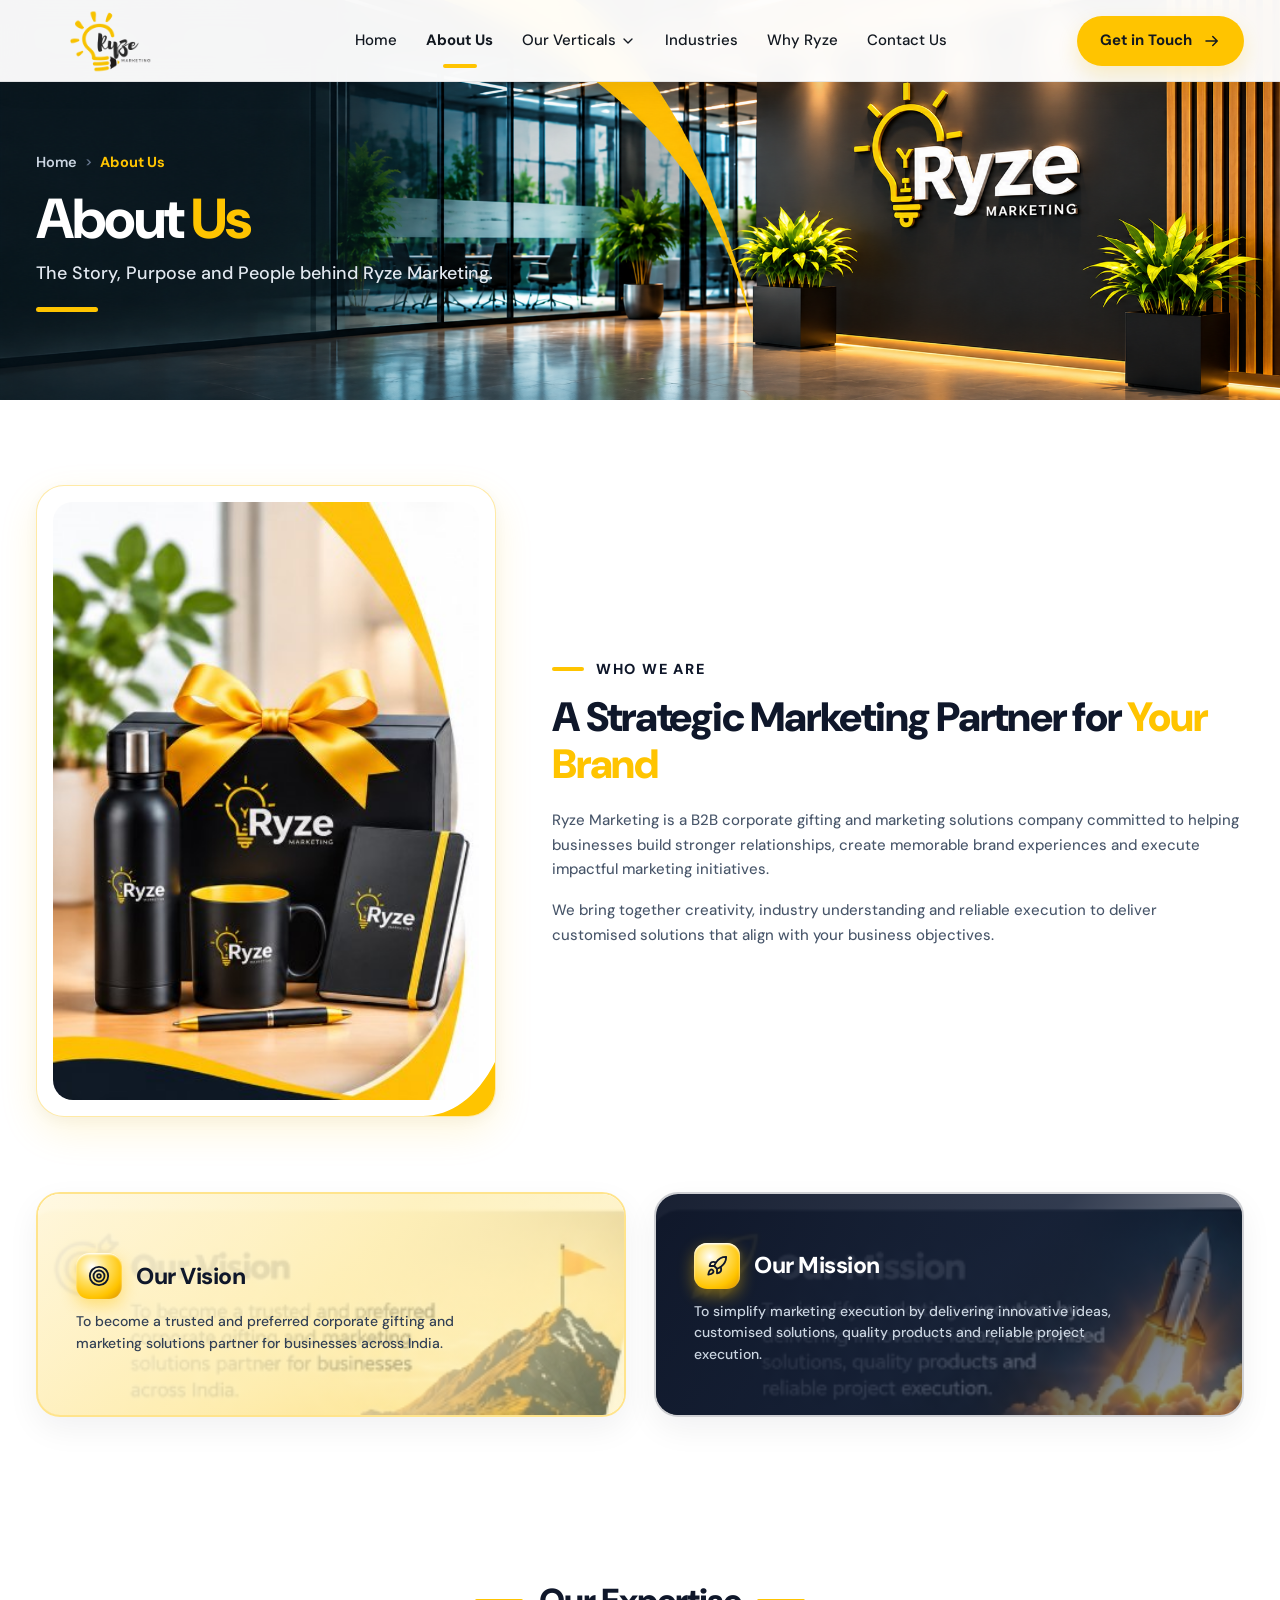
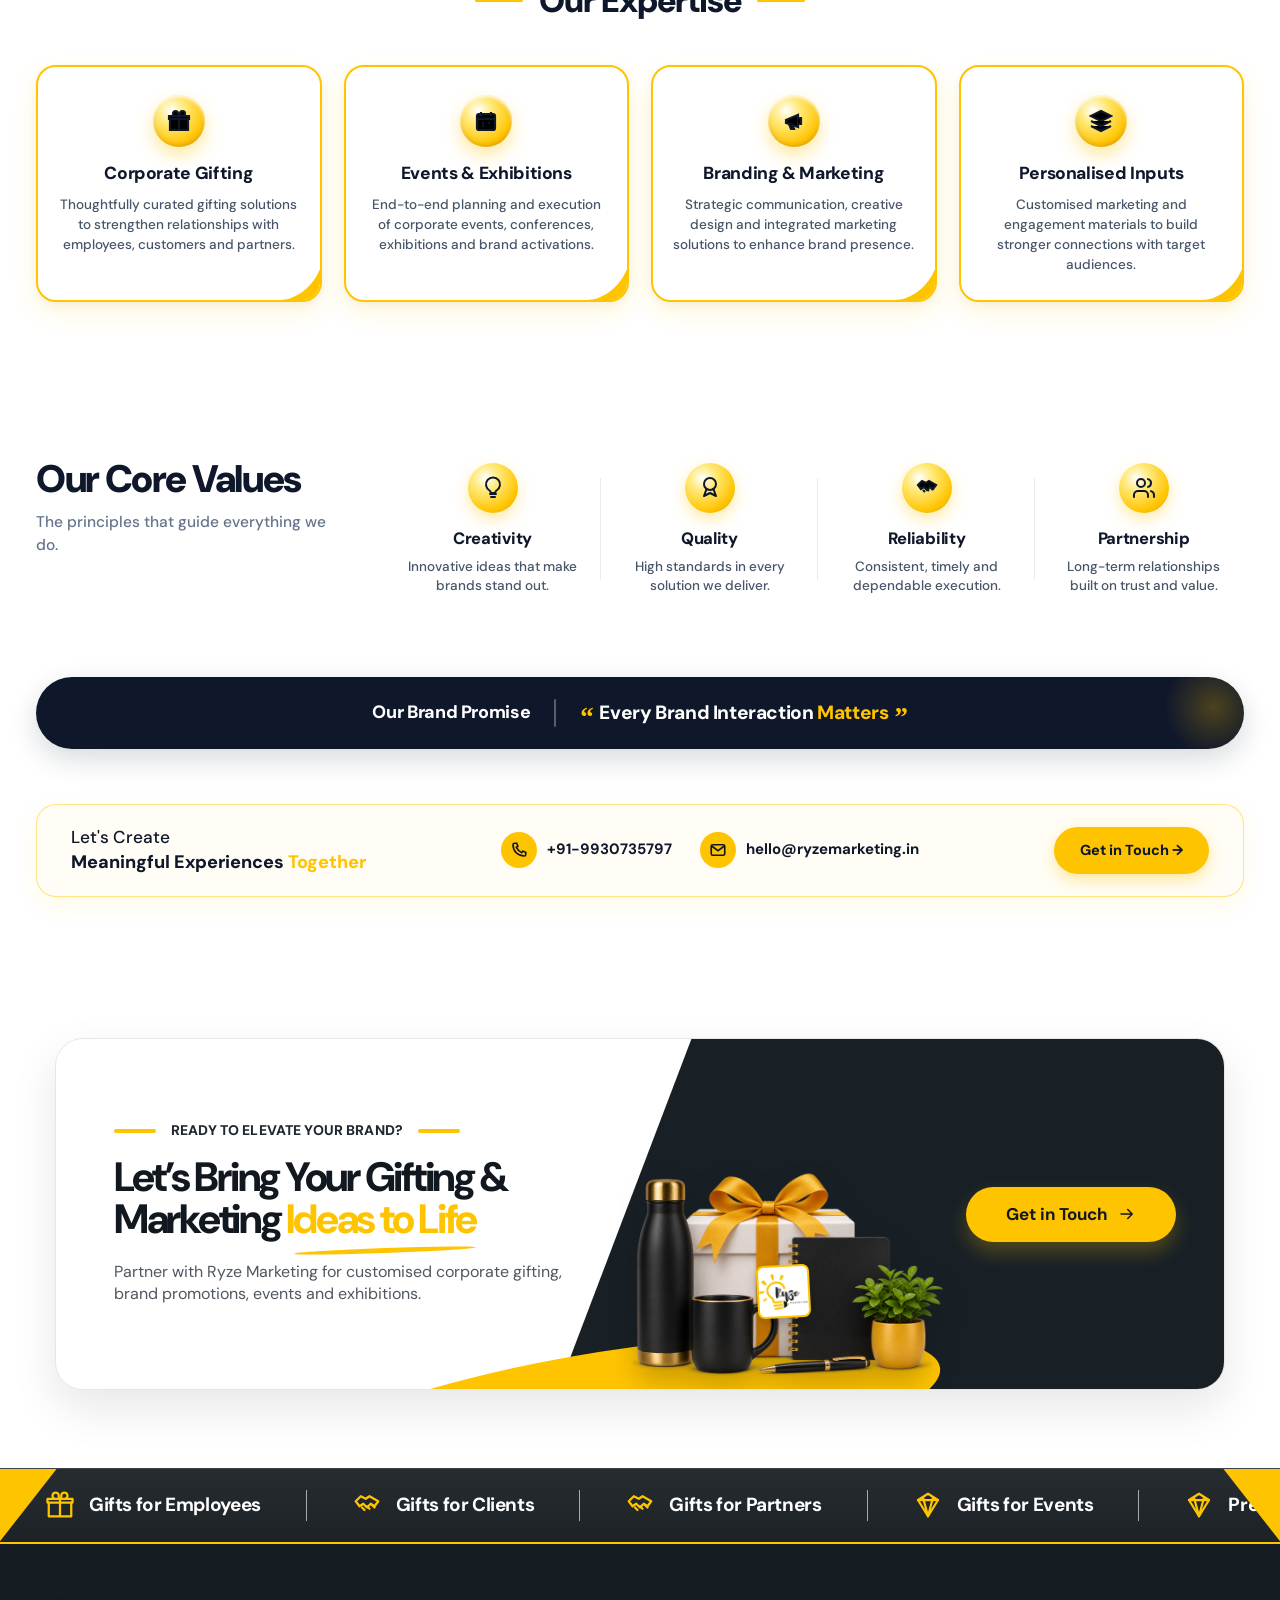
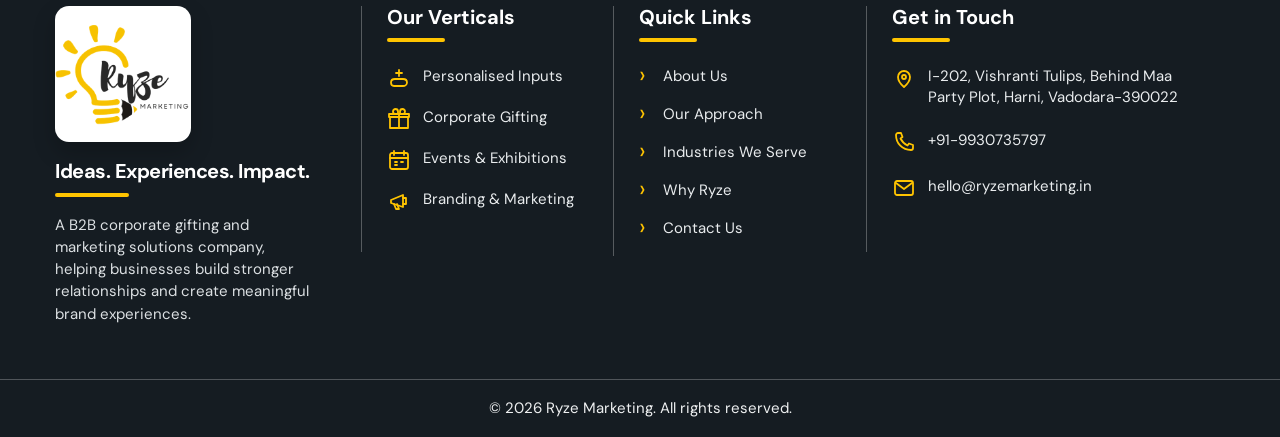
==== pages/about.html @ 1b961102 "website" ====
<!doctype html>
<html lang="en">
  <head>
    <meta charset="UTF-8" />
    <meta name="viewport" content="width=device-width, initial-scale=1.0" />
    <meta name="description" content="Learn about Ryze Marketing — a B2B corporate gifting and marketing solutions company dedicated to strategic brand partnerships, creative execution and high-impact corporate gifting across India." />
    <title>About Us | Ryze Marketing — The Story, Purpose and People</title>
    <link rel="stylesheet" href="../styles.css?v=20261123-about-page-v1" />
  </head>
  <body class="about-page">
    <!-- SVG Icon Sprite -->
    <svg class="svg-sprite" aria-hidden="true" focusable="false">
      <symbol id="icon-chevron" viewBox="0 0 24 24"><path d="m6 9 6 6 6-6"/></symbol>
      <symbol id="icon-arrow" viewBox="0 0 24 24"><path d="M4 12h15M13 6l6 6-6 6"/></symbol>
      <symbol id="icon-pin" viewBox="0 0 24 24"><path d="M12 21s6-5.1 6-10a6 6 0 1 0-12 0c0 4.9 6 10 6 10Z"/><circle cx="12" cy="11" r="2"/></symbol>
      <symbol id="icon-phone" viewBox="0 0 24 24"><path d="M6 3h3l1.5 4-2 1.5a15 15 0 0 0 7 7l1.5-2 4 1.5v3c0 1-1 2-2 2C10.5 20 4 13.5 4 5c0-1 1-2 2-2Z"/></symbol>
      <symbol id="icon-mail" viewBox="0 0 24 24"><rect x="3" y="5" width="18" height="14" rx="2"/><path d="m4 7 8 6 8-6"/></symbol>
      <symbol id="icon-linkedin" viewBox="0 0 24 24"><path d="M16 8a6 6 0 0 1 6 6v7h-4v-7a2 2 0 0 0-2-2 2 2 0 0 0-2 2v7h-4v-7a6 6 0 0 1 6-6z" fill="none" stroke="currentColor" stroke-width="2" stroke-linecap="round" stroke-linejoin="round"/><rect x="2" y="9" width="4" height="12" fill="none" stroke="currentColor" stroke-width="2" stroke-linecap="round" stroke-linejoin="round"/><circle cx="4" cy="4" r="2" fill="none" stroke="currentColor" stroke-width="2" stroke-linecap="round" stroke-linejoin="round"/></symbol>
      <symbol id="icon-instagram" viewBox="0 0 24 24"><rect x="2" y="2" width="20" height="20" rx="5" ry="5" fill="none" stroke="currentColor" stroke-width="2" stroke-linecap="round" stroke-linejoin="round"/><circle cx="12" cy="12" r="3.5" fill="none" stroke="currentColor" stroke-width="2" stroke-linecap="round" stroke-linejoin="round"/><circle cx="17.5" cy="6.5" r="1" fill="currentColor" stroke="none"/></symbol>
      <symbol id="icon-youtube" viewBox="0 0 24 24"><path d="M22.54 6.42a2.78 2.78 0 0 0-1.94-2C18.88 4 12 4 12 4s-6.88 0-8.6.46a2.78 2.78 0 0 0-1.94 2A29 29 0 0 0 1 11.75a29 29 0 0 0 .46 5.33A2.78 2.78 0 0 0 3.4 19c1.72.46 8.6.46 8.6.46s6.88 0 8.6-.46a2.78 2.78 0 0 0 1.94-2 29 29 0 0 0 .46-5.25 29 29 0 0 0-.46-5.33z" fill="none" stroke="currentColor" stroke-width="2" stroke-linecap="round" stroke-linejoin="round"/><polygon points="9.75 15.02 15.5 11.75 9.75 8.48 9.75 15.02" fill="currentColor" stroke="currentColor" stroke-width="1"/></symbol>
      <symbol id="icon-gift" viewBox="0 0 24 24"><path d="M3 10h18v11H3zM2 7h20v3H2zM12 7v14M12 7H8.5a2.5 2.5 0 1 1 2.5-2.5V7ZM12 7h3.5A2.5 2.5 0 1 0 13 4.5V7Z"/></symbol>
      <symbol id="icon-handshake" viewBox="0 0 24 24"><path d="m3 9 4-4 4 2 3-2 7 4-3 4-3-2-3 3-3-3-3 2-3-4Z"/><path d="m8 14 2 2M12 13l2 2M16 12l2 2"/></symbol>
      <symbol id="icon-diamond" viewBox="0 0 24 24"><path d="m12 3 8 5-8 13L4 8l8-5Z"/><path d="m4 8h16M8 6l4 15 4-15"/></symbol>
      <symbol id="icon-medical" viewBox="0 0 24 24"><path d="M12 4v6M9 7h6M7 20c-2 0-3-1.5-3-3.5S5.5 13 8 13h8c2.5 0 4 1.5 4 3.5S18 20 16 20H7Z"/></symbol>
      <symbol id="icon-calendar" viewBox="0 0 24 24"><rect x="3" y="5" width="18" height="16" rx="2"/><path d="M7 3v4M17 3v4M3 10h18M8 14h2M14 14h2M8 17h2"/></symbol>
      <symbol id="icon-megaphone" viewBox="0 0 24 24"><path d="m4 11 12-5v12L4 14v-3Z"/><path d="M16 9h3v6h-3M7 15l2 5h3l-2-5"/></symbol>
      <symbol id="icon-layers" viewBox="0 0 24 24"><polygon points="12 2 2 7 12 12 22 7 12 2"/><polyline points="2 17 12 22 22 17"/><polyline points="2 12 12 17 22 12"/></symbol>
      <symbol id="icon-target" viewBox="0 0 24 24" fill="none" stroke="currentColor" stroke-width="2" stroke-linecap="round" stroke-linejoin="round"><circle cx="12" cy="12" r="10"/><circle cx="12" cy="12" r="6"/><circle cx="12" cy="12" r="2"/></symbol>
      <symbol id="icon-rocket" viewBox="0 0 24 24" fill="none" stroke="currentColor" stroke-width="2" stroke-linecap="round" stroke-linejoin="round"><path d="M4.5 16.5c-1.5 1.26-2 5-2 5s3.74-.5 5-2c.71-.84.7-2.13-.09-2.91a2.18 2.18 0 0 0-2.91-.09z"/><path d="m12 15-3-3a22 22 0 0 1 2-3.95A12.88 12.88 0 0 1 22 2c0 2.72-.78 7.5-6 11a22.35 22.35 0 0 1-4 2z"/><path d="M9 12H4s.55-3.03 2-4c1.62-1.08 5 0 5 0"/><path d="M12 15v5s3.03-.55 4-2c1.08-1.62 0-5 0-5"/></symbol>
      <symbol id="icon-bulb" viewBox="0 0 24 24" fill="none" stroke="currentColor" stroke-width="2" stroke-linecap="round" stroke-linejoin="round"><path d="M9 18h6M10 21h4M8.5 14.5a7 7 0 1 1 7 0c-.8.6-1.2 1.4-1.3 2.5H9.8c-.1-1.1-.5-1.9-1.3-2.5Z"/></symbol>
      <symbol id="icon-quality" viewBox="0 0 24 24" fill="none" stroke="currentColor" stroke-width="2" stroke-linecap="round" stroke-linejoin="round"><circle cx="12" cy="8" r="6"/><path d="m15.4 12.8 2.6 7.2-6-3-6 3 2.6-7.2"/></symbol>
      <symbol id="icon-users" viewBox="0 0 24 24" fill="none" stroke="currentColor" stroke-width="2" stroke-linecap="round" stroke-linejoin="round"><path d="M16 21v-2a4 4 0 0 0-4-4H6a4 4 0 0 0-4 4v2"/><circle cx="9" cy="7" r="4"/><path d="M22 21v-2a4 4 0 0 0-3-3.87"/><path d="M16 3.13a4 4 0 0 1 0 7.75"/></symbol>
    </svg>

    <!-- Header (matching index.html structure) -->
    <header class="site-header" data-header>
      <div class="container nav-wrap">
        <a class="brand" href="../index.html" aria-label="Ryze Marketing home">
          <img class="logo-image" src="../assets/logo.png" alt="Ryze Marketing" />
        </a>

        <button class="menu-toggle" type="button" aria-expanded="false" aria-controls="main-nav" aria-label="Toggle navigation">
          <span></span><span></span><span></span>
        </button>

        <nav class="main-nav" id="main-nav" aria-label="Main navigation">
          <div class="nav-links">
            <a href="../index.html">Home</a>
            <a class="active" href="./about.html">About Us</a>
            <a href="../index.html#solutions">Our Verticals <svg class="nav-chevron"><use href="#icon-chevron" /></svg></a>
            <a href="./industries.html">Industries</a>
            <a href="../index.html#why-choose">Why Ryze</a>
            <a href="./contact.html">Contact Us</a>
          </div>
          <a class="nav-cta" href="./contact.html">Get in Touch <svg class="button-icon"><use href="#icon-arrow" /></svg></a>
        </nav>
      </div>
    </header>

    <main id="top">
      <!-- 1. Hero Section -->
      <section class="contact-hero-section about-hero-section" aria-label="About Us Hero Banner">
        <div class="container">
          <div class="contact-hero-inner">
            <nav class="contact-breadcrumb" aria-label="Breadcrumb">
              <a href="../index.html">Home</a>
              <span class="crumb-separator" aria-hidden="true">&gt;</span>
              <span class="crumb-current">About Us</span>
            </nav>
            <h1 class="contact-hero-title">About <span>Us</span></h1>
            <p class="contact-hero-subtitle">The Story, Purpose and People behind Ryze Marketing.</p>
            <div class="contact-hero-bar" aria-hidden="true"></div>
          </div>
        </div>
      </section>

      <!-- 2. "WHO WE ARE" Section (Exact Mockup Match) -->
      <section class="about-who-section" aria-labelledby="who-we-are-title">
        <div class="container about-who-layout">
          <!-- Left Visual: Signature Corporate Gift Set with Smooth Yellow Corner Accent -->
          <div class="about-who-visual-col">
            <div class="about-who-card">
              <img class="about-who-img" src="../assets/why-choose-gifts.png" alt="Curated luxury corporate gift set by Ryze Marketing including matte water bottle, branded mug, journal and gold-ribbon gift box" loading="lazy" />
              <div class="about-who-corner-accent" aria-hidden="true">
                <svg viewBox="0 0 80 80" fill="none" preserveAspectRatio="none">
                  <path d="M 0,80 C 30,80 60,60 80,20 L 80,80 Z" fill="#ffc400" />
                </svg>
              </div>
            </div>
          </div>

          <!-- Right Content: Strategic Partner Copy -->
          <div class="about-who-copy-col">
            <div class="who-kicker-bar">
              <span class="who-kicker-line" aria-hidden="true"></span>
              <span class="who-kicker-text">WHO WE ARE</span>
            </div>
            <h2 id="who-we-are-title" class="about-who-heading">A Strategic Marketing Partner for <span class="highlight-yellow">Your Brand</span></h2>
            <div class="about-who-text">
              <p>Ryze Marketing is a B2B corporate gifting and marketing solutions company committed to helping businesses build stronger relationships, create memorable brand experiences and execute impactful marketing initiatives.</p>
              <p>We bring together creativity, industry understanding and reliable execution to deliver customised solutions that align with your business objectives.</p>
            </div>
          </div>
        </div>
      </section>

      <!-- 3. "Our Vision" & "Our Mission" Cards Section (Exact Mockup Match) -->
      <section class="about-vm-section" aria-label="Our Vision and Mission">
        <div class="container about-vm-grid">
          <!-- Card 1: Our Vision (Golden Sunrise Mountain Summit) -->
          <article class="vm-card vm-card-vision">
            <div class="vm-card-backdrop" aria-hidden="true">
              <img src="../assets/about-vision.png" alt="" loading="lazy" />
            </div>
            <div class="vm-card-body">
              <div class="vm-badge-row">
                <div class="vm-badge vm-badge-vision">
                  <svg class="vm-badge-icon" aria-hidden="true"><use href="#icon-target" /></svg>
                </div>
                <h3 class="vm-card-title">Our Vision</h3>
              </div>
              <p class="vm-card-desc">To become a trusted and preferred corporate gifting and marketing solutions partner for businesses across India.</p>
            </div>
          </article>

          <!-- Card 2: Our Mission (Cosmic Space Launch Rocket) -->
          <article class="vm-card vm-card-mission">
            <div class="vm-card-backdrop" aria-hidden="true">
              <img src="../assets/about-mission.png" alt="" loading="lazy" />
            </div>
            <div class="vm-card-body">
              <div class="vm-badge-row">
                <div class="vm-badge vm-badge-mission">
                  <svg class="vm-badge-icon" aria-hidden="true"><use href="#icon-rocket" /></svg>
                </div>
                <h3 class="vm-card-title">Our Mission</h3>
              </div>
              <p class="vm-card-desc">To simplify marketing execution by delivering innovative ideas, customised solutions, quality products and reliable project execution.</p>
            </div>
          </article>
        </div>
      </section>

      <!-- 4. "Our Expertise" Section (4 Signature Ryze Cards) -->
      <section class="about-expertise-section" aria-labelledby="expertise-heading">
        <div class="container">
          <div class="expertise-header-center">
            <h2 id="expertise-heading" class="expertise-title-main">
              <span class="expertise-bar" aria-hidden="true"></span>
              Our Expertise
              <span class="expertise-bar" aria-hidden="true"></span>
            </h2>
          </div>

          <div class="about-expertise-grid">
            <!-- Card 1: Corporate Gifting -->
            <article class="about-exp-card">
              <div class="exp-icon-badge">
                <svg class="exp-icon" aria-hidden="true"><use href="#icon-gift" /></svg>
              </div>
              <h3 class="exp-card-title">Corporate Gifting</h3>
              <p class="exp-card-desc">Thoughtfully curated gifting solutions to strengthen relationships with employees, customers and partners.</p>
              <div class="exp-card-corner-accent" aria-hidden="true">
                <svg viewBox="0 0 60 60" fill="none" preserveAspectRatio="none">
                  <path d="M0,60 C20,60 46,46 60,14 L60,60 Z" fill="#ffc400" />
                </svg>
              </div>
            </article>

            <!-- Card 2: Events & Exhibitions -->
            <article class="about-exp-card">
              <div class="exp-icon-badge">
                <svg class="exp-icon" aria-hidden="true"><use href="#icon-calendar" /></svg>
              </div>
              <h3 class="exp-card-title">Events &amp; Exhibitions</h3>
              <p class="exp-card-desc">End-to-end planning and execution of corporate events, conferences, exhibitions and brand activations.</p>
              <div class="exp-card-corner-accent" aria-hidden="true">
                <svg viewBox="0 0 60 60" fill="none" preserveAspectRatio="none">
                  <path d="M0,60 C20,60 46,46 60,14 L60,60 Z" fill="#ffc400" />
                </svg>
              </div>
            </article>

            <!-- Card 3: Branding & Marketing -->
            <article class="about-exp-card">
              <div class="exp-icon-badge">
                <svg class="exp-icon" aria-hidden="true"><use href="#icon-megaphone" /></svg>
              </div>
              <h3 class="exp-card-title">Branding &amp; Marketing</h3>
              <p class="exp-card-desc">Strategic communication, creative design and integrated marketing solutions to enhance brand presence.</p>
              <div class="exp-card-corner-accent" aria-hidden="true">
                <svg viewBox="0 0 60 60" fill="none" preserveAspectRatio="none">
                  <path d="M0,60 C20,60 46,46 60,14 L60,60 Z" fill="#ffc400" />
                </svg>
              </div>
            </article>

            <!-- Card 4: Personalised Inputs -->
            <article class="about-exp-card">
              <div class="exp-icon-badge">
                <svg class="exp-icon" aria-hidden="true"><use href="#icon-layers" /></svg>
              </div>
              <h3 class="exp-card-title">Personalised Inputs</h3>
              <p class="exp-card-desc">Customised marketing and engagement materials to build stronger connections with target audiences.</p>
              <div class="exp-card-corner-accent" aria-hidden="true">
                <svg viewBox="0 0 60 60" fill="none" preserveAspectRatio="none">
                  <path d="M0,60 C20,60 46,46 60,14 L60,60 Z" fill="#ffc400" />
                </svg>
              </div>
            </article>
          </div>
        </div>
      </section>

      <!-- 5. "Our Core Values" Section (4 Strategic Pillars) -->
      <section class="about-values-section" aria-labelledby="values-heading">
        <div class="container about-values-layout">
          <!-- Left Intro Column -->
          <div class="about-values-intro">
            <h2 id="values-heading" class="values-title-main">Our Core Values</h2>
            <p class="values-subtitle">The principles that guide everything we do.</p>
          </div>

          <!-- Right 4 Pillars Grid -->
          <div class="about-values-grid">
            <!-- Pillar 1: Creativity -->
            <div class="value-pillar">
              <div class="value-badge">
                <svg class="value-icon" aria-hidden="true"><use href="#icon-bulb" /></svg>
              </div>
              <h3 class="value-name">Creativity</h3>
              <p class="value-text">Innovative ideas that make brands stand out.</p>
            </div>

            <!-- Pillar 2: Quality -->
            <div class="value-pillar">
              <div class="value-badge">
                <svg class="value-icon" aria-hidden="true"><use href="#icon-quality" /></svg>
              </div>
              <h3 class="value-name">Quality</h3>
              <p class="value-text">High standards in every solution we deliver.</p>
            </div>

            <!-- Pillar 3: Reliability -->
            <div class="value-pillar">
              <div class="value-badge">
                <svg class="value-icon" aria-hidden="true"><use href="#icon-handshake" /></svg>
              </div>
              <h3 class="value-name">Reliability</h3>
              <p class="value-text">Consistent, timely and dependable execution.</p>
            </div>

            <!-- Pillar 4: Partnership -->
            <div class="value-pillar">
              <div class="value-badge">
                <svg class="value-icon" aria-hidden="true"><use href="#icon-users" /></svg>
              </div>
              <h3 class="value-name">Partnership</h3>
              <p class="value-text">Long-term relationships built on trust and value.</p>
            </div>
          </div>
        </div>
      </section>

      <!-- 6. "Our Brand Promise" Banner (Exact Mockup Match) -->
      <section class="about-promise-section" aria-label="Brand Promise">
        <div class="container">
          <div class="about-promise-banner">
            <div class="promise-left">
              <span class="promise-label">Our Brand Promise</span>
            </div>
            <span class="promise-divider" aria-hidden="true"></span>
            <div class="promise-right">
              <span class="promise-quote-mark" aria-hidden="true">&ldquo;</span>
              <p class="promise-quote-text">Every Brand Interaction <span class="highlight-yellow">Matters</span></p>
              <span class="promise-quote-mark" aria-hidden="true">&rdquo;</span>
            </div>
            <!-- Decorative Accent Wave -->
            <div class="promise-decor-accent" aria-hidden="true"></div>
          </div>
        </div>
      </section>

      <!-- 7. Compact Action Strip (Exact Mockup Match) -->
      <section class="about-strip-section" aria-label="Quick Connect Strip">
        <div class="container">
          <div class="about-action-strip">
            <div class="strip-heading-wrap">
              <p class="strip-headline">Let's Create<br /><strong>Meaningful Experiences <span class="highlight-yellow">Together</span></strong></p>
            </div>
            <div class="strip-contacts">
              <a class="strip-contact-item" href="tel:+919930735797">
                <span class="strip-icon-circle"><svg><use href="#icon-phone" /></svg></span>
                <span class="strip-contact-val">+91-9930735797</span>
              </a>
              <a class="strip-contact-item" href="mailto:hello@ryzemarketing.in">
                <span class="strip-icon-circle"><svg><use href="#icon-mail" /></svg></span>
                <span class="strip-contact-val">hello@ryzemarketing.in</span>
              </a>
            </div>
            <div class="strip-action">
              <a class="strip-btn" href="./contact.html">Get in Touch &rarr;</a>
            </div>
          </div>
        </div>
      </section>

      <!-- 8. Home Page CTA Section (as requested by user) -->
      <section class="cta-reference" id="cta-section">
        <div class="cta-reference-corner cta-reference-corner-left" aria-hidden="true"></div>
        <div class="cta-reference-corner cta-reference-corner-right" aria-hidden="true"></div>
        <div class="cta-reference-inner">
          <div class="cta-reference-copy">
            <p class="cta-reference-kicker"><span></span>READY TO ELEVATE YOUR BRAND?<span></span></p>
            <h2>Let’s Bring Your Gifting &amp;<br />Marketing <em>Ideas to Life</em></h2>
            <p class="cta-reference-lead">Partner with Ryze Marketing for customised corporate gifting,<br class="cta-desktop-only" /> brand promotions, events and exhibitions.</p>
          </div>
          <div class="cta-reference-products">
            <img src="../assets/cta-products.png" alt="Curated corporate gifting products" loading="lazy" />
            <img class="cta-reference-logo" src="../assets/logo.png" alt="Ryze Marketing logo" loading="lazy" />
          </div>
          <div class="cta-reference-action">
            <a class="button" href="./contact.html">Get in Touch <svg class="button-icon" aria-hidden="true"><use href="#icon-arrow" /></svg></a>
          </div>
        </div>
      </section>
    </main>

    <!-- Marquee Strip (matching the home page) -->
    <section class="marquee-strip footer-marquee" aria-label="Corporate gifting solutions">
      <div class="marquee-track">
        <div class="marquee-group">
          <div class="marquee-item"><svg class="marquee-icon"><use href="#icon-gift" /></svg><span>Gifts for Employees</span></div><i></i>
          <div class="marquee-item"><svg class="marquee-icon"><use href="#icon-handshake" /></svg><span>Gifts for Clients</span></div><i></i>
          <div class="marquee-item"><svg class="marquee-icon"><use href="#icon-handshake" /></svg><span>Gifts for Partners</span></div><i></i>
          <div class="marquee-item"><svg class="marquee-icon"><use href="#icon-diamond" /></svg><span>Gifts for Events</span></div><i></i>
          <div class="marquee-item"><svg class="marquee-icon"><use href="#icon-diamond" /></svg><span>Premium Corporate Gifts</span></div><i></i>
        </div>
        <div class="marquee-group" aria-hidden="true">
          <div class="marquee-item"><svg class="marquee-icon"><use href="#icon-gift" /></svg><span>Gifts for Employees</span></div><i></i>
          <div class="marquee-item"><svg class="marquee-icon"><use href="#icon-handshake" /></svg><span>Gifts for Clients</span></div><i></i>
          <div class="marquee-item"><svg class="marquee-icon"><use href="#icon-handshake" /></svg><span>Gifts for Partners</span></div><i></i>
          <div class="marquee-item"><svg class="marquee-icon"><use href="#icon-diamond" /></svg><span>Gifts for Events</span></div><i></i>
          <div class="marquee-item"><svg class="marquee-icon"><use href="#icon-diamond" /></svg><span>Premium Corporate Gifts</span></div><i></i>
        </div>
      </div>
    </section>

    <!-- Site Footer (Exact match with Home & Contact page) -->
    <footer class="site-footer reference-footer" id="footer">
      <div class="container footer-grid">
        <div class="footer-about">
          <a class="footer-logo" href="../index.html"><img src="../assets/logo.png" alt="Ryze Marketing" /></a>
          <h3>Ideas. Experiences. Impact.</h3>
          <p>A B2B corporate gifting and marketing solutions company, helping businesses build stronger relationships and
            create meaningful brand experiences.</p>
        </div>
        <div class="footer-column">
          <h3>Our Verticals</h3><a href="../index.html#solutions"><svg class="footer-icon">
              <use href="#icon-medical" />
            </svg><span>Personalised Inputs</span></a><a href="../index.html#solutions"><svg class="footer-icon">
              <use href="#icon-gift" />
            </svg><span>Corporate Gifting</span></a><a href="../index.html#solutions"><svg class="footer-icon">
              <use href="#icon-calendar" />
            </svg><span>Events &amp; Exhibitions</span></a><a href="../index.html#solutions"><svg class="footer-icon">
              <use href="#icon-megaphone" />
            </svg><span>Branding &amp; Marketing</span></a>
        </div>
        <div class="footer-column">
          <h3>Quick Links</h3>
          <a href="./about.html"><span class="footer-arrow">›</span><span>About Us</span></a>
          <a href="../index.html#approach"><span class="footer-arrow">›</span><span>Our Approach</span></a>
          <a href="./industries.html"><span class="footer-arrow">›</span><span>Industries We Serve</span></a>
          <a href="../index.html#why-choose"><span class="footer-arrow">›</span><span>Why Ryze</span></a>
          <a href="./contact.html"><span class="footer-arrow">›</span><span>Contact Us</span></a>
        </div>
        <div class="footer-column footer-contact">
          <h3>Get in Touch</h3><a href="./contact.html"><svg class="footer-icon">
              <use href="#icon-pin" />
            </svg><span>I-202, Vishranti Tulips, Behind Maa Party Plot, Harni, Vadodara-390022</span></a><a
            href="tel:+919930735797"><svg class="footer-icon">
              <use href="#icon-phone" />
            </svg><span>+91-9930735797</span></a><a href="mailto:hello@ryzemarketing.in"><svg class="footer-icon">
              <use href="#icon-mail" />
            </svg><span>hello@ryzemarketing.in</span></a>
        </div>
      </div>
      <div class="footer-bottom">
        <div class="container"><span class="copyright-link">© 2026 Ryze Marketing. All rights reserved.</span></div>
      </div>
    </footer>

    <!-- Enquiry Popup Modal (Exact Design Match) -->
    <div class="enquiry-modal-backdrop" id="enquiryModal" aria-hidden="true" role="dialog" aria-modal="true" aria-labelledby="enquiryModalTitle">
      <div class="enquiry-modal-card">
        <button type="button" class="enquiry-modal-close" id="closeEnquiryModal" aria-label="Close enquiry popup">
          <svg viewBox="0 0 24 24" fill="none" stroke="currentColor" stroke-width="2.5" stroke-linecap="round" stroke-linejoin="round">
            <line x1="18" y1="6" x2="6" y2="18"></line>
            <line x1="6" y1="6" x2="18" y2="18"></line>
          </svg>
        </button>

        <!-- Left Column: Branding, Copy & Gifts Visual -->
        <div class="enquiry-modal-left">
          <div class="modal-curve-accent" aria-hidden="true">
            <svg viewBox="0 0 160 180" fill="none" preserveAspectRatio="none">
              <path d="M160 0H50C105 25 155 85 160 180V0Z" fill="#ffc400" />
            </svg>
          </div>

          <div class="enquiry-modal-intro">
            <div class="enquiry-modal-brand">
              <img src="../assets/logo.png" alt="Ryze Marketing" class="modal-logo" />
            </div>
            <div class="modal-kicker-bar" aria-hidden="true"></div>
            <h2 class="enquiry-modal-heading" id="enquiryModalTitle">Enquire <span>Now</span></h2>
            <p class="enquiry-modal-subtext">Tell us your requirement and our team will get in touch with the best solution.</p>
          </div>

          <div class="enquiry-modal-visual" aria-hidden="true">
            <img src="../assets/enquiry-modal-gifts.jpg" alt="Ryze Corporate Gifting Products" />
          </div>
        </div>

        <!-- Right Column: Enquiry Form -->
        <div class="enquiry-modal-right">
          <h3 class="enquiry-form-title">Enquiry Form</h3>
          <div class="enquiry-form-bar" aria-hidden="true"></div>

          <form class="enquiry-form" id="enquiryPopupForm" novalidate>
            <div class="popup-field-row">
              <div class="popup-field-group">
                <div class="popup-input-box">
                  <span class="popup-icon" aria-hidden="true">
                    <svg viewBox="0 0 24 24" fill="none" stroke="currentColor" stroke-width="2">
                      <path d="M20 21v-2a4 4 0 0 0-4-4H8a4 4 0 0 0-4 4v2" />
                      <circle cx="12" cy="7" r="4" />
                    </svg>
                  </span>
                  <input type="text" id="popupName" name="name" placeholder="Your Name *" required />
                </div>
              </div>

              <div class="popup-field-group">
                <div class="popup-input-box">
                  <span class="popup-icon" aria-hidden="true">
                    <svg viewBox="0 0 24 24" fill="none" stroke="currentColor" stroke-width="2">
                      <path d="M3 21h18M5 21V5a2 2 0 0 1 2-2h10a2 2 0 0 1 2 2v16M9 9h1M9 13h1M9 17h1M14 9h1M14 13h1M14 17h1" />
                    </svg>
                  </span>
                  <input type="text" id="popupCompany" name="company" placeholder="Your Company (Optional)" />
                </div>
              </div>
            </div>

            <div class="popup-field-row">
              <div class="popup-field-group">
                <div class="popup-input-box">
                  <span class="popup-icon" aria-hidden="true">
                    <svg viewBox="0 0 24 24" fill="none" stroke="currentColor" stroke-width="2">
                      <rect x="3" y="5" width="18" height="14" rx="2" />
                      <path d="m3 7 9 6 9-6" />
                    </svg>
                  </span>
                  <input type="email" id="popupEmail" name="email" placeholder="Email Address *" required />
                </div>
              </div>

              <div class="popup-field-group">
                <div class="popup-input-box">
                  <span class="popup-icon" aria-hidden="true">
                    <svg viewBox="0 0 24 24" fill="none" stroke="currentColor" stroke-width="2">
                      <path d="M22 16.92v3a2 2 0 0 1-2.18 2 19.79 19.79 0 0 1-8.63-3.07 19.5 19.5 0 0 1-6-6 19.79 19.79 0 0 1-3.07-8.67A2 2 0 0 1 4.11 2h3a2 2 0 0 1 2 1.72 12.84 12.84 0 0 0 .7 2.81 2 2 0 0 1-.45 2.11L8.09 9.91a16 16 0 0 0 6 6l1.27-1.27a2 2 0 0 1 2.11-.45 12.84 12.84 0 0 0 2.81.7A2 2 0 0 1 22 16.92z" />
                    </svg>
                  </span>
                  <input type="tel" id="popupPhone" name="phone" placeholder="Phone Number *" required />
                </div>
              </div>
            </div>

            <div class="popup-field-row full">
              <div class="popup-field-group">
                <div class="popup-input-box popup-select-wrap">
                  <span class="popup-icon" aria-hidden="true">
                    <svg viewBox="0 0 24 24" fill="none" stroke="currentColor" stroke-width="2">
                      <polygon points="12 2 2 7 12 12 22 7 12 2" />
                      <polyline points="2 17 12 22 22 17" />
                      <polyline points="2 12 12 17 22 12" />
                    </svg>
                  </span>
                  <select id="popupRequirement" name="requirement" required>
                    <option value="" disabled selected>Requirement / Interested In *</option>
                    <option value="corporate-gifting">Corporate Gifting</option>
                    <option value="personalised-inputs">Personalised Inputs</option>
                    <option value="events-exhibitions">Events &amp; Exhibitions</option>
                    <option value="branding-marketing">Branding &amp; Marketing</option>
                    <option value="other">Other Solution</option>
                  </select>
                  <span class="popup-select-chevron" aria-hidden="true">
                    <svg viewBox="0 0 24 24" fill="none" stroke="currentColor" stroke-width="2">
                      <polyline points="6 9 12 15 18 9" />
                    </svg>
                  </span>
                </div>
              </div>
            </div>

            <div class="popup-field-row full">
              <div class="popup-field-group">
                <div class="popup-input-box popup-textarea-wrap">
                  <span class="popup-icon" aria-hidden="true">
                    <svg viewBox="0 0 24 24" fill="none" stroke="currentColor" stroke-width="2">
                      <path d="M21 15a2 2 0 0 1-2 2H7l-4 4V5a2 2 0 0 1 2-2h14a2 2 0 0 1 2 2z" />
                    </svg>
                  </span>
                  <textarea id="popupMessage" name="message" rows="3" placeholder="Your Message"></textarea>
                </div>
              </div>
            </div>

            <div class="popup-actions">
              <button type="submit" class="popup-submit-btn" id="popupSubmitBtn">
                <span>Submit Enquiry</span>
                <svg class="button-icon" aria-hidden="true"><use href="#icon-arrow" /></svg>
              </button>
            </div>

            <div class="popup-feedback" id="popupFeedback" aria-live="polite"></div>
          </form>
        </div>
      </div>
    </div>

    <script src="../script.js"></script>
  </body>
</html>
---- styles.css ----
@import url('https://fonts.googleapis.com/css2?family=DM+Sans:wght@400;500;600;700;800&display=swap');

:root {
  --yellow: #ffc400;
  --yellow-dark: #e8ad00;
  --ink: #121820;
  --muted: #56606c;
  --navy: #151c22;
  --navy-deep: #0f151a;
  --cream: #fffaf0;
  --line: #e8e9e8;
  --shadow: 0 18px 45px rgba(15, 22, 29, .10);
  --sans: 'DM Sans', Arial, sans-serif;
}

* {
  box-sizing: border-box
}

html {
  scroll-behavior: smooth
}

body {
  margin: 0;
  background: #fff;
  color: var(--ink);
  font-family: var(--sans);
  font-size: 16px;
  line-height: 1.45;
  overflow-x: hidden
}

a {
  color: inherit;
  text-decoration: none
}

img {
  display: block;
  max-width: 100%
}

button {
  font: inherit
}

.svg-sprite {
  position: absolute;
  width: 0;
  height: 0;
  overflow: hidden
}

.ui-icon,
.footer-icon,
.social-icon,
.nav-chevron,
.button-icon,
.marquee-icon {
  display: block;
  fill: none;
  stroke: currentColor;
  stroke-linecap: round;
  stroke-linejoin: round
}

.ui-icon,
.footer-icon,
.social-icon {
  stroke-width: 1.8
}

.button-icon {
  width: 18px;
  height: 18px;
  stroke-width: 2
}

.nav-chevron {
  width: 16px;
  height: 16px;
  margin-left: 4px;
  stroke-width: 2
}

.container {
  width: min(1500px, calc(100% - 72px));
  margin-inline: auto
}

/* Header */
.site-header {
  position: fixed;
  z-index: 20;
  top: 0;
  left: 0;
  width: 100%;
  height: 82px;
  background: rgba(255, 255, 255, .96);
  border-bottom: 1px solid rgba(18, 24, 32, .09);
  box-shadow: 0 7px 24px rgba(18, 24, 32, .07);
  backdrop-filter: blur(14px)
}

.nav-wrap {
  height: 82px;
  display: flex;
  align-items: center;
  gap: 32px
}

.brand {
  width: 185px;
  height: 82px;
  display: flex;
  align-items: center;
  flex: 0 0 185px
}

.logo-image {
  width: 150px;
  height: 82px;
  object-fit: contain
}

.main-nav {
  display: flex;
  align-items: center;
  justify-content: center;
  gap: 28px;
  flex: 1;
  color: var(--ink);
  font-size: 15px;
  font-weight: 500
}

.nav-links {
  display: flex;
  align-items: center;
  justify-content: center;
  gap: 29px;
  margin-inline: auto
}

.nav-links>a {
  position: relative;
  display: inline-flex;
  align-items: center;
  height: 82px;
  white-space: nowrap;
  transition: color .2s ease
}

.nav-links>a:hover {
  color: #8c6900
}

.nav-links>a.active {
  font-weight: 700
}

.nav-links>a.active::after {
  content: '';
  position: absolute;
  left: 50%;
  bottom: 14px;
  width: 34px;
  height: 4px;
  border-radius: 999px;
  background: var(--yellow);
  transform: translateX(-50%)
}

.nav-cta,
.button {
  display: inline-flex;
  align-items: center;
  justify-content: center;
  gap: 11px;
  border: 0;
  border-radius: 999px;
  font-weight: 700;
  transition: transform .2s ease, background .2s ease, box-shadow .2s ease
}

.nav-cta {
  flex: 0 0 auto;
  padding: 14px 23px;
  background: var(--yellow);
  color: var(--ink);
  box-shadow: 0 9px 20px rgba(255, 196, 0, .20)
}

.nav-cta:hover,
.button:hover {
  transform: translateY(-2px);
  background: var(--yellow-dark)
}

.menu-toggle {
  display: none;
  border: 0;
  background: transparent;
  padding: 9px;
  margin-left: auto;
  cursor: pointer
}

.menu-toggle span {
  display: block;
  width: 25px;
  height: 2px;
  margin: 5px;
  background: var(--ink)
}

/* Video and moving brand strip */
.hero {
  position: relative;
  margin-top: 0;
  width: 100%;
  line-height: 0;
  overflow: hidden;
  background: #111820
}

.hero-video {
  display: block;
  position: relative;
  width: 100%;
  height: auto;
  max-width: none;
  object-fit: initial;
  background: #111820
}

.body-marquee-top,
.body-marquee-later {
  display: none
}

.marquee-strip {
  position: relative;
  z-index: 2;
  display: flex;
  align-items: center;
  height: 76px;
  overflow: hidden;
  background: linear-gradient(180deg, #272c31, #1d2226);
  color: #fff;
  border-top: 1px solid rgba(255, 255, 255, .08);
  border-bottom: 2px solid var(--yellow)
}

.marquee-strip::before,
.marquee-strip::after {
  content: '';
  position: absolute;
  z-index: 2;
  top: 0;
  width: 58px;
  height: 100%;
  background: var(--yellow);
  pointer-events: none
}

.marquee-strip::before {
  left: -30px;
  transform: skewX(-38deg)
}

.marquee-strip::after {
  right: -30px;
  transform: skewX(38deg)
}

.marquee-track {
  display: flex;
  width: max-content;
  animation: marquee-scroll 38s linear infinite
}

.marquee-group {
  display: flex;
  align-items: center;
  flex-shrink: 0
}

.marquee-item {
  display: flex;
  align-items: center;
  gap: 14px;
  padding: 0 45px;
  white-space: nowrap;
  font-size: 19px;
  font-weight: 700;
  letter-spacing: -.02em
}

.marquee-icon {
  width: 30px;
  height: 30px;
  flex: 0 0 30px;
  color: var(--yellow);
  stroke-width: 1.8
}

.marquee-group>i {
  display: block;
  width: 1px;
  height: 31px;
  flex: 0 0 1px;
  background: rgba(255, 255, 255, .6)
}

.marquee-strip:hover .marquee-track {
  animation-play-state: paused
}

@keyframes marquee-scroll {
  from {
    transform: translateX(0)
  }

  to {
    transform: translateX(-50%)
  }
}

/* About */
.about-reference {
  position: relative;
  isolation: isolate;
  overflow: hidden;
  padding: 82px 0 92px;
  background: linear-gradient(135deg, #fff 0%, #fff 68%, #fffaf0 100%)
}

.about-reference-inner {
  position: relative;
  z-index: 1;
  display: grid;
  grid-template-columns: minmax(0, .96fr) minmax(0, 1.04fr);
  align-items: center;
  gap: 68px;
  width: min(1460px, calc(100% - 110px));
  margin-inline: auto
}

.about-collage-wrap {
  position: relative;
  isolation: isolate;
  height: 560px;
  overflow: hidden;
  border: 9px solid #fff;
  border-radius: 34px 190px 190px 34px;
  background: #f3f1ea;
  box-shadow: 18px 18px 0 -8px var(--yellow), 0 24px 54px rgba(16, 21, 28, .18)
}

.about-collage-wrap::before {
  content: '';
  position: absolute;
  z-index: 2;
  inset: 20px 30px 20px 20px;
  border: 7px solid rgba(255, 196, 0, .88);
  border-right-color: transparent;
  border-bottom-color: transparent;
  border-radius: 34px 190px 190px 34px;
  transform: rotate(-7deg);
  pointer-events: none
}

.about-collage {
  position: absolute;
  inset: 0;
  z-index: 1;
  width: 100%;
  height: 100%;
  object-fit: cover;
  object-position: center;
  mix-blend-mode: normal;
  transform: scale(1.015)
}

.about-collage-ring,
.about-collage-logo,
.about-reference-shape-top {
  display: none !important
}

.about-reference-shape-bottom {
  display: none !important
}

.about-reference-shape-bottom::after {
  content: '';
  position: absolute;
  left: -80px;
  top: 45px;
  width: 650px;
  height: 260px;
  border-radius: 50% 0 0 0;
  background: #f3f3f2;
  transform: rotate(5deg)
}

.about-copy {
  padding: 16px 0 16px
}

.about-kicker,
.process-kicker,
.cta-reference-kicker {
  display: flex;
  align-items: center;
  gap: 16px;
  margin: 0 0 19px;
  color: #202831;
  font-size: 17px;
  line-height: 1.2;
  font-weight: 800;
  letter-spacing: .01em
}

.about-kicker span,
.process-kicker span,
.cta-reference-kicker span {
  display: block;
  width: 49px;
  height: 6px;
  border-radius: 999px;
  background: var(--yellow)
}

.about-copy h2 {
  max-width: 760px;
  margin: 0 0 24px;
  color: var(--ink);
  font-size: clamp(38px, 3.15vw, 54px);
  line-height: 1.06;
  letter-spacing: -.055em;
  font-weight: 800
}

.about-copy h2>span {
  display: block;
  white-space: nowrap
}

.about-copy h2 em {
  position: relative;
  color: var(--yellow);
  font-style: normal
}

.about-copy h2 em::after {
  content: '';
  position: absolute;
  left: 4%;
  right: 0;
  bottom: -9px;
  height: 6px;
  border-radius: 50%;
  background: var(--yellow);
  transform: rotate(-2deg)
}

.about-lead {
  max-width: 780px;
  margin: 0 0 28px;
  color: #4f5760;
  font-size: 17px;
  line-height: 1.43
}

.about-mission-grid {
  display: grid;
  grid-template-columns: repeat(2, minmax(0, 1fr));
  gap: 18px;
  margin: 0
}

.about-mission-card {
  display: grid;
  grid-template-columns: 64px 1fr;
  gap: 16px;
  min-height: 170px;
  padding: 20px 18px;
  border: 1px solid rgba(255, 196, 0, .3);
  border-radius: 24px;
  background: linear-gradient(145deg, #fffef9, #fff8e5);
  box-shadow: 0 13px 26px rgba(30, 34, 40, .08);
  transition: transform .2s ease, box-shadow .2s ease
}

.about-mission-card:hover {
  transform: translateY(-4px);
  box-shadow: 0 18px 32px rgba(30, 34, 40, .13)
}

.about-mission-icon {
  display: grid;
  place-items: center;
  width: 64px;
  height: 64px;
  border-radius: 16px;
  background: var(--yellow);
  color: var(--ink);
  box-shadow: 0 8px 14px rgba(255, 196, 0, .2)
}

.about-mission-icon .ui-icon {
  width: 35px;
  height: 35px;
  stroke-width: 1.9
}

.about-mission-card h3 {
  margin: 1px 0 8px;
  font-size: 22px;
  line-height: 1.1;
  letter-spacing: -.03em
}

.about-mission-card p {
  margin: 0;
  color: #4f5760;
  font-size: 15px;
  line-height: 1.34
}

.about-reference-cta {
  display: none !important
}

/* Business verticals */
.verticals-showcase {
  position: relative;
  isolation: isolate;
  overflow: hidden;
  padding: 92px 0 104px;
  background: #fff
}

.verticals-container {
  position: relative;
  z-index: 1;
  display: grid;
  grid-template-columns: minmax(250px, .72fr) minmax(0, 1.65fr);
  align-items: center;
  gap: 58px;
  width: min(1480px, calc(100% - 110px));
  margin-inline: auto
}

.verticals-intro {
  position: relative;
  z-index: 2
}

.verticals-kicker {
  display: flex;
  align-items: center;
  gap: 12px;
  margin-bottom: 20px;
  color: #202831;
  font-size: 15px;
  font-weight: 800
}

.kicker-line {
  width: 34px;
  height: 4px;
  border-radius: 999px;
  background: var(--yellow)
}

.verticals-heading {
  margin: 0;
  color: var(--ink);
  font-size: clamp(38px, 3.3vw, 57px);
  line-height: 1.04;
  letter-spacing: -.055em;
  font-weight: 800
}

.heading-line {
  display: block
}

.highlight-pill {
  display: inline-block;
  margin-top: 12px;
  padding: 6px 17px 8px;
  border-radius: 999px;
  background: var(--yellow);
  box-shadow: 0 10px 18px rgba(255, 196, 0, .2)
}

.verticals-desc {
  max-width: 320px;
  margin: 22px 0 28px;
  color: #58616b;
  font-size: 16px;
  line-height: 1.48
}

.verticals-controls {
  display: flex;
  align-items: center;
  gap: 22px
}

.verticals-arrows {
  display: flex;
  gap: 10px
}

.verticals-arrow {
  display: grid;
  place-items: center;
  width: 46px;
  height: 46px;
  border: 1px solid #dfe2e4;
  border-radius: 50%;
  background: #fff;
  color: var(--ink);
  cursor: pointer;
  transition: transform .2s ease, background .2s ease, border-color .2s ease
}

.verticals-arrow svg {
  width: 21px;
  height: 21px
}

.verticals-arrow:hover {
  border-color: var(--yellow);
  background: var(--yellow);
  transform: translateY(-2px)
}

.verticals-arrow.next {
  background: var(--yellow);
  border-color: var(--yellow);
  box-shadow: 0 8px 15px rgba(255, 196, 0, .2)
}

.verticals-dots {
  display: flex;
  align-items: center;
  gap: 7px
}

.verticals-dots .dot {
  width: 8px;
  height: 8px;
  padding: 0;
  border: 0;
  border-radius: 50%;
  background: #d9dde0;
  cursor: pointer
}

.verticals-dots .dot.active {
  width: 23px;
  border-radius: 999px;
  background: var(--yellow)
}

.verticals-slider {
  min-width: 0;
  overflow: hidden;
  padding: 18px 0 22px
}

.verticals-track {
  display: flex;
  gap: 20px;
  overflow-x: auto;
  scroll-snap-type: x mandatory;
  scrollbar-width: none;
  padding: 0 4px 4px
}

.verticals-track::-webkit-scrollbar {
  display: none
}

.vertical-card {
  position: relative;
  flex: 0 0 clamp(190px, 18vw, 250px);
  aspect-ratio: .78;
  overflow: hidden;
  border: 1px solid #e9e9e7;
  border-radius: 24px;
  background: #fff;
  box-shadow: 0 15px 30px rgba(17, 24, 32, .11);
  scroll-snap-align: start;
  transition: transform .25s ease, box-shadow .25s ease
}

.vertical-card:hover {
  transform: translateY(-8px);
  box-shadow: 0 21px 35px rgba(17, 24, 32, .17)
}

.vertical-card img {
  width: 100%;
  height: 100%;
  object-fit: cover
}

.verticals-bg-decor {
  position: absolute;
  z-index: 0;
  pointer-events: none;
  opacity: .85
}

.verticals-bg-decor svg {
  display: block;
  width: 100%;
  height: 100%
}

.decor-bottom-left {
  left: -10px;
  bottom: -8px;
  width: 360px;
  height: 270px
}

.decor-top-right {
  right: -20px;
  top: -10px;
  width: 240px;
  height: 170px
}

/* Process */
.process-section {
  position: relative;
  isolation: isolate;
  overflow: hidden;
  padding: 88px 0 98px;
  background: linear-gradient(180deg, #fff 0%, #fffdfa 100%)
}

.process-container {
  position: relative;
  z-index: 1;
  width: min(1500px, calc(100% - 110px));
  margin-inline: auto;
  text-align: center
}

.process-kicker {
  justify-content: center;
  margin-bottom: 14px;
  font-size: 17px
}

.process-kicker span {
  width: 62px;
  height: 4px
}

.process-title {
  margin: 0;
  color: var(--ink);
  font-size: clamp(48px, 4.4vw, 72px);
  line-height: 1;
  letter-spacing: -.065em;
  font-weight: 800
}

.process-title em {
  position: relative;
  color: var(--yellow);
  font-style: normal
}

.process-title em::after {
  content: '';
  position: absolute;
  left: 2%;
  right: 0;
  bottom: -9px;
  height: 7px;
  border-radius: 50%;
  background: var(--yellow);
  transform: rotate(-3deg)
}

.process-subtitle {
  max-width: 700px;
  margin: 26px auto 45px;
  color: #5f6670;
  font-size: 17px;
  line-height: 1.4
}

.process-flow {
  display: grid;
  grid-template-columns: minmax(0, 1fr) 40px minmax(0, 1fr) 40px minmax(0, 1fr) 40px minmax(0, 1fr) 40px minmax(0, 1fr);
  align-items: start;
  gap: 10px
}

.process-card-wrap {
  position: relative;
  min-width: 0
}

.process-orb {
  position: relative;
  z-index: 2;
  display: grid;
  place-items: center;
  width: 126px;
  height: 126px;
  margin: 0 auto -29px;
  border: 8px solid #f1f1ee;
  border-right-color: var(--yellow);
  border-bottom-color: #ffe49a;
  border-radius: 50%;
  background: #fff;
  color: var(--ink);
  box-shadow: 0 8px 18px rgba(20, 24, 30, .08);
  transition: transform .25s ease
}

.process-orb::before {
  content: '';
  position: absolute;
  inset: -8px;
  border-radius: 50%;
  padding: 8px;
  background: conic-gradient(from -90deg, var(--yellow) 0deg, var(--yellow) var(--ring, 0deg), transparent var(--ring, 0deg) 360deg);
  -webkit-mask: linear-gradient(#000 0 0) content-box, linear-gradient(#000 0 0);
  -webkit-mask-composite: xor;
  mask: linear-gradient(#000 0 0) content-box, linear-gradient(#000 0 0);
  mask-composite: exclude;
  opacity: 0;
  transition: opacity .2s ease
}

.process-card-wrap:hover .process-orb {
  --ring: 360deg;
  transform: scale(1.045)
}

.process-card-wrap:hover .process-orb::before {
  opacity: 1
}

.process-orb .ui-icon {
  width: 58px;
  height: 58px;
  stroke-width: 1.95
}

.process-number {
  position: absolute;
  left: -12px;
  top: -12px;
  display: grid;
  place-items: center;
  width: 48px;
  height: 48px;
  border-radius: 50%;
  background: var(--yellow);
  color: var(--ink);
  font-size: 20px;
  font-weight: 800
}

.process-card {
  position: relative;
  min-height: 214px;
  overflow: hidden;
  padding: 49px 15px 23px;
  border: 1px solid #eee;
  border-radius: 24px;
  background: linear-gradient(145deg, #fff 0%, #fcfbf7 100%);
  box-shadow: 0 12px 27px rgba(21, 28, 34, .09)
}

.process-card::after {
  content: '';
  position: absolute;
  right: -18px;
  bottom: -30px;
  width: 100px;
  height: 80px;
  border-radius: 100% 0 0 0;
  background: var(--yellow);
  transform: rotate(-5deg)
}

.process-card h3 {
  position: relative;
  z-index: 1;
  margin: 0 0 15px;
  color: var(--ink);
  font-size: 19px;
  line-height: 1.13;
  letter-spacing: -.035em
}

.process-card p {
  position: relative;
  z-index: 1;
  margin: 0;
  color: #3e4651;
  font-size: 14px;
  line-height: 1.35
}

.process-arrow {
  padding-top: 73px;
  color: #667084
}

.process-arrow .button-icon {
  width: 29px;
  height: 29px;
  stroke-width: 1.6
}

.process-cta {
  margin-top: 48px;
  padding: 15px 29px;
  background: var(--yellow);
  color: var(--ink);
  font-size: 16px;
  box-shadow: 0 10px 20px rgba(255, 196, 0, .23)
}

.process-corner {
  position: absolute;
  z-index: 0;
  pointer-events: none
}

.process-corner-top {
  top: -160px;
  left: -145px;
  width: 330px;
  height: 240px;
  border-radius: 0 0 100% 0;
  background: var(--yellow);
  transform: rotate(-12deg);
  opacity: .94
}

.process-corner-top::after {
  content: '';
  position: absolute;
  right: -20px;
  bottom: -10px;
  width: 280px;
  height: 190px;
  border-radius: 0 0 100% 0;
  background: #1a1f24;
  transform: rotate(11deg)
}

.process-corner-bottom {
  right: -180px;
  bottom: -180px;
  width: 480px;
  height: 280px;
  border-radius: 100% 0 0 0;
  background: var(--yellow);
  transform: rotate(-7deg);
  opacity: .94
}

.process-corner-bottom::after {
  content: '';
  position: absolute;
  left: 0;
  top: -25px;
  width: 415px;
  height: 215px;
  border-radius: 100% 0 0 0;
  background: #1a1f24;
  transform: rotate(8deg)
}

/* Call to action */
.cta-reference {
  position: relative;
  overflow: hidden;
  padding: 66px 0 78px;
  background: #fff
}

.cta-reference-inner {
  position: relative;
  isolation: isolate;
  overflow: hidden;
  display: grid;
  grid-template-columns: 1.18fr .82fr .58fr;
  align-items: center;
  width: min(1450px, calc(100% - 110px));
  min-height: 330px;
  margin-inline: auto;
  padding: 46px 48px 46px 58px;
  border: 1px solid #e5e6e5;
  border-radius: 28px;
  background: #fff;
  box-shadow: var(--shadow)
}

.cta-reference-inner::before {
  content: '';
  position: absolute;
  z-index: 0;
  inset: 0 0 0 43%;
  background: #182026;
  clip-path: polygon(20% 0, 100% 0, 100% 100%, 0 100%)
}

.cta-reference-inner::after {
  content: '';
  position: absolute;
  z-index: 1;
  right: 24%;
  bottom: -28%;
  width: 57%;
  height: 39%;
  border-radius: 50%;
  background: var(--yellow);
  transform: rotate(-9deg)
}

.cta-reference-copy,
.cta-reference-products,
.cta-reference-action {
  position: relative;
  z-index: 3
}

.cta-reference-kicker {
  gap: 15px;
  margin-bottom: 18px;
  font-size: 14px
}

.cta-reference-kicker span {
  width: 42px;
  height: 4px
}

.cta-reference-copy h2 {
  max-width: 610px;
  margin: 0;
  color: var(--ink);
  font-size: clamp(32px, 3.2vw, 54px);
  line-height: 1.02;
  letter-spacing: -.055em;
  font-weight: 800
}

.cta-reference-copy h2 em {
  position: relative;
  color: var(--yellow);
  font-style: normal
}

.cta-reference-copy h2 em::after {
  content: '';
  position: absolute;
  left: 4%;
  right: 0;
  bottom: -7px;
  height: 5px;
  border-radius: 50%;
  background: var(--yellow);
  transform: rotate(-2deg)
}

.cta-reference-lead {
  margin: 20px 0 0;
  color: #4f5760;
  font-size: 16px;
  line-height: 1.4
}

.cta-reference-products {
  align-self: end;
  justify-self: center;
  width: 100%;
  height: 285px;
  margin: 18px -25px -45px 0
}

.cta-reference-products>img:first-child {
  position: absolute;
  inset: 0;
  width: 100%;
  height: 100%;
  object-fit: contain;
  object-position: center bottom;
  filter: drop-shadow(0 15px 14px rgba(0, 0, 0, .2))
}

.cta-reference-logo {
  position: absolute;
  z-index: 2;
  left: 43%;
  top: 57%;
  width: 53px;
  height: 53px;
  object-fit: contain;
  border: 2px solid var(--yellow);
  border-radius: 7px;
  background: #fff;
  box-shadow: 0 5px 12px rgba(0, 0, 0, .25);
  transform: rotate(-3deg)
}

.cta-reference-action {
  align-self: center;
  justify-self: end
}

.cta-reference-action .button {
  min-width: 210px;
  padding: 15px 25px;
  background: var(--yellow);
  color: var(--ink);
  font-size: 17px;
  box-shadow: 0 10px 20px rgba(255, 196, 0, .25)
}

.cta-reference-corner {
  display: none
}

.cta-legacy,
.legacy-approach,
.about-reference-later,
.about-legacy {
  display: none !important
}

/* Footer */
.footer-marquee {
  border-top: 1px solid rgba(255, 255, 255, .15)
}

.reference-footer {
  position: relative;
  overflow: hidden;
  background: var(--navy);
  color: #f5f6f7
}

.reference-footer .footer-grid {
  position: relative;
  z-index: 1;
  display: grid;
  grid-template-columns: 1.15fr .95fr .95fr 1.35fr;
  gap: 0;
  width: min(1450px, calc(100% - 110px));
  padding: 62px 0 54px;
  align-items: start
}

.footer-about {
  padding-right: 42px
}

.footer-logo {
  display: block;
  width: 136px;
  height: 136px;
  margin: 0 0 18px;
  border-radius: 14px;
  overflow: hidden;
  background: #fff;
  box-shadow: 0 10px 22px rgba(0, 0, 0, .22)
}

.footer-logo img {
  width: 100%;
  height: 100%;
  object-fit: contain
}

.footer-about h3 {
  margin: 0 0 17px;
  color: #fff;
  font-size: 20px;
  line-height: 1.15;
  letter-spacing: -.025em
}

.footer-about h3::after {
  content: '';
  display: block;
  width: 74px;
  height: 4px;
  margin-top: 10px;
  border-radius: 999px;
  background: var(--yellow)
}

.footer-about p {
  max-width: 320px;
  margin: 0;
  color: #dce0e3;
  font-size: 15px;
  line-height: 1.48
}

.reference-footer .footer-column {
  min-height: 246px;
  padding: 0 25px;
  border-left: 1px solid rgba(255, 255, 255, .28)
}

.reference-footer .footer-column h3 {
  margin: 0 0 24px;
  color: #fff;
  font-size: 20px;
  line-height: 1.1
}

.reference-footer .footer-column h3::after {
  content: '';
  display: block;
  width: 58px;
  height: 4px;
  margin-top: 10px;
  border-radius: 999px;
  background: var(--yellow)
}

.reference-footer .footer-column>a {
  display: flex;
  align-items: flex-start;
  gap: 12px;
  margin: 0 0 17px;
  color: #e9ecee;
  font-size: 15px;
  line-height: 1.4;
  transition: color .2s ease, transform .2s ease
}

.reference-footer .footer-column>a:hover {
  color: var(--yellow);
  transform: translateX(3px)
}

.footer-icon {
  width: 24px;
  height: 24px;
  flex: 0 0 24px;
  color: var(--yellow);
  stroke-width: 1.8
}

.footer-arrow {
  flex: 0 0 12px;
  color: var(--yellow);
  font-size: 24px;
  line-height: 18px
}

.footer-contact>a {
  margin-bottom: 22px !important
}

.reference-footer .footer-bottom {
  border-top: 1px solid rgba(255, 255, 255, .25);
  color: #eef0f1;
  font-size: 15px
}

.reference-footer .footer-bottom .container {
  display: flex;
  justify-content: center;
  padding: 18px 0;
  text-align: center
}

.copyright-link:hover {
  color: var(--yellow)
}

/* Responsive layout */
@media (max-width:1250px) {
  .container {
    width: calc(100% - 64px)
  }

  .nav-wrap {
    gap: 18px
  }

  .brand {
    flex-basis: 160px;
    width: 160px
  }

  .logo-image {
    width: 135px
  }

  .nav-links {
    gap: 18px
  }

  .main-nav {
    gap: 18px;
    font-size: 14px
  }

  .about-reference-inner,
  .verticals-container,
  .process-container,
  .cta-reference-inner,
  .reference-footer .footer-grid {
    width: calc(100% - 72px)
  }

  .about-reference-inner {
    gap: 40px
  }

  .about-collage-wrap {
    height: 500px
  }

  .about-copy h2 {
    font-size: clamp(34px, 3.35vw, 46px)
  }

  .verticals-container {
    grid-template-columns: minmax(220px, .66fr) minmax(0, 1.5fr);
    gap: 30px
  }

  .vertical-card {
    flex-basis: 220px
  }

  .process-flow {
    grid-template-columns: repeat(2, minmax(0, 1fr));
    gap: 48px 24px
  }

  .process-arrow {
    display: none
  }

  .process-card-wrap:last-child {
    grid-column: 1 / -1;
    width: calc(50% - 12px);
    justify-self: center
  }

  .cta-reference-inner {
    grid-template-columns: 1.1fr .9fr
  }

  .cta-reference-action {
    grid-column: 2;
    justify-self: center;
    margin-top: 18px
  }

  .cta-reference-copy {
    grid-column: 1 / -1
  }

  .cta-reference-products {
    grid-column: 1 / -1;
    grid-row: 2;
    height: 230px;
    margin: 0 auto -35px;
    max-width: 440px
  }

  .cta-reference-inner::before {
    inset: 44% 0 0;
    clip-path: polygon(0 18%, 100% 0, 100% 100%, 0 100%)
  }
}

@media (max-width:900px) {

  .site-header,
  .nav-wrap {
    height: 74px
  }

  .nav-wrap {
    min-height: 74px
  }

  .hero {
    margin-top: 0
  }

  .brand {
    height: 74px;
    flex-basis: 145px;
    width: 145px
  }

  .logo-image {
    width: 120px;
    height: 70px
  }

  .menu-toggle {
    display: block
  }

  .main-nav {
    display: none;
    position: absolute;
    top: 74px;
    left: 0;
    width: 100%;
    padding: 13px 24px 22px;
    background: #fff;
    box-shadow: 0 16px 28px rgba(15, 22, 29, .13);
    flex-direction: column;
    align-items: stretch;
    gap: 0
  }

  .main-nav.open {
    display: flex
  }

  .nav-links {
    display: flex;
    flex-direction: column;
    align-items: stretch;
    gap: 0;
    margin: 0
  }

  .nav-links>a {
    height: auto;
    padding: 13px 2px;
    font-size: 16px
  }

  .nav-links>a.active::after {
    left: 0;
    bottom: 6px;
    transform: none;
    width: 35px
  }

  .nav-cta {
    text-align: center;
    margin-top: 10px
  }

  .about-reference {
    padding: 62px 0 74px
  }

  .about-reference-inner {
    grid-template-columns: 1fr;
    gap: 40px
  }

  .about-collage-wrap {
    height: clamp(380px, 56vw, 520px);
    border-radius: 30px 150px 150px 30px
  }

  .about-copy {
    padding: 0
  }

  .about-copy h2 {
    font-size: clamp(38px, 5.4vw, 54px)
  }

  .verticals-showcase {
    padding: 72px 0 82px
  }

  .verticals-container {
    grid-template-columns: 1fr;
    gap: 36px
  }

  .verticals-desc {
    max-width: 560px
  }

  .verticals-slider {
    padding-top: 0
  }

  .vertical-card {
    flex-basis: 245px
  }

  .process-section {
    padding: 72px 0 82px
  }

  .process-title {
    font-size: clamp(44px, 7vw, 64px)
  }

  .reference-footer .footer-grid {
    grid-template-columns: 1fr 1fr;
    gap: 40px 0
  }

  .reference-footer .footer-column {
    border-left: 0;
    padding: 0 20px
  }

  .footer-about {
    padding-right: 28px
  }

  .footer-contact {
    grid-column: 1 / -1;
    padding-top: 10px !important;
    border-top: 1px solid rgba(255, 255, 255, .2) !important
  }
}

@media (max-width:600px) {
  .container {
    width: calc(100% - 36px)
  }

  .marquee-strip {
    height: 62px
  }

  .marquee-item {
    gap: 9px;
    padding: 0 23px;
    font-size: 14px
  }

  .marquee-icon {
    width: 23px;
    height: 23px;
    flex-basis: 23px
  }

  .marquee-group>i {
    height: 24px
  }

  .about-reference {
    padding: 44px 0 58px
  }

  .about-reference-inner,
  .verticals-container,
  .process-container,
  .cta-reference-inner,
  .reference-footer .footer-grid {
    width: calc(100% - 36px)
  }

  .about-collage-wrap {
    height: clamp(250px, 70vw, 340px);
    border-width: 6px;
    border-radius: 24px 82px 82px 24px;
    box-shadow: 9px 10px 0 -5px var(--yellow), 0 14px 30px rgba(16, 21, 28, .14)
  }

  .about-collage-wrap::before {
    inset: 12px 15px 12px 12px;
    border-width: 4px;
    border-radius: 24px 82px 82px 24px
  }

  .about-copy h2 {
    font-size: clamp(29px, 8.7vw, 40px);
    line-height: 1.08
  }

  .about-copy h2>span {
    white-space: normal
  }

  .about-lead {
    font-size: 16px;
    margin-bottom: 22px
  }

  .about-mission-grid {
    grid-template-columns: 1fr;
    gap: 13px
  }

  .about-mission-card {
    grid-template-columns: 57px 1fr;
    min-height: 0;
    padding: 16px;
    border-radius: 19px
  }

  .about-mission-icon {
    width: 57px;
    height: 57px;
    border-radius: 14px
  }

  .about-mission-card h3 {
    font-size: 20px
  }

  .about-mission-card p {
    font-size: 14px
  }

  .verticals-showcase {
    padding: 56px 0 64px
  }

  .verticals-kicker {
    font-size: 14px
  }

  .verticals-heading {
    font-size: clamp(31px, 9vw, 43px)
  }

  .verticals-desc {
    font-size: 15px
  }

  .vertical-card {
    flex-basis: 76vw;
    max-width: 290px;
    border-radius: 20px
  }

  .verticals-bg-decor {
    opacity: .45
  }

  .decor-bottom-left {
    width: 260px;
    height: 195px
  }

  .decor-top-right {
    width: 170px;
    height: 120px
  }

  .process-section {
    padding: 58px 0 70px
  }

  .process-kicker {
    gap: 10px;
    font-size: 14px
  }

  .process-kicker span {
    width: 35px;
    height: 3px
  }

  .process-title {
    font-size: clamp(39px, 11vw, 54px)
  }

  .process-subtitle {
    margin: 23px auto 35px;
    font-size: 15px
  }

  .process-flow {
    grid-template-columns: 1fr;
    gap: 38px
  }

  .process-card-wrap:last-child {
    grid-column: auto;
    width: auto
  }

  .process-orb {
    width: 116px;
    height: 116px;
    margin-bottom: -27px
  }

  .process-orb .ui-icon {
    width: 52px;
    height: 52px
  }

  .process-number {
    width: 44px;
    height: 44px;
    font-size: 18px
  }

  .process-card {
    min-height: 190px;
    padding-top: 44px
  }

  .process-card h3 {
    font-size: 19px
  }

  .process-card p {
    font-size: 14px
  }

  .process-cta {
    margin-top: 38px;
    font-size: 15px
  }

  .cta-reference {
    padding: 48px 0 60px
  }

  .cta-reference-inner {
    display: flex;
    flex-direction: column;
    align-items: stretch;
    min-height: 0;
    padding: 30px 23px 26px;
    border-radius: 22px
  }

  .cta-reference-inner::before {
    inset: 52% 0 0;
    clip-path: polygon(0 14%, 100% 0, 100% 100%, 0 100%)
  }

  .cta-reference-kicker {
    gap: 9px;
    font-size: 11px;
    margin-bottom: 16px
  }

  .cta-reference-kicker span {
    width: 26px;
    height: 3px
  }

  .cta-reference-copy h2 {
    font-size: clamp(31px, 9vw, 45px)
  }

  .cta-reference-lead {
    font-size: 15px;
    margin-top: 20px
  }

  .cta-reference-products {
    height: 210px;
    margin: 4px 0 -12px
  }

  .cta-reference-logo {
    width: 45px;
    height: 45px
  }

  .cta-reference-action {
    align-self: center;
    margin-top: 12px
  }

  .cta-reference-action .button {
    min-width: 190px;
    padding: 14px 22px;
    font-size: 16px
  }

  .reference-footer .footer-grid {
    grid-template-columns: 1fr;
    gap: 28px;
    padding: 46px 0 38px
  }

  .footer-about {
    padding-right: 0
  }

  .reference-footer .footer-column {
    min-height: 0;
    padding: 26px 0 0;
    border-top: 1px solid rgba(255, 255, 255, .22)
  }

  .footer-contact {
    grid-column: auto
  }

  .reference-footer .footer-bottom .container {
    padding: 16px 0;
    font-size: 14px
  }
}

/* Industries We Serve: six image-led cards positioned above the working process. */
.industries-section {
  position: relative;
  isolation: isolate;
  overflow: hidden;
  padding: 82px 0 102px;
  background: linear-gradient(180deg, #fff 0%, #fffdfa 100%)
}

.industries-inner {
  position: relative;
  z-index: 1;
  width: min(1740px, calc(100% - 96px));
  margin-inline: auto;
  text-align: center
}

.industries-kicker {
  display: flex;
  align-items: center;
  justify-content: center;
  gap: 17px;
  margin: 0 0 18px;
  color: #202831;
  font-size: 18px;
  font-weight: 800;
  letter-spacing: .01em
}

.industries-kicker span {
  display: block;
  width: 58px;
  height: 4px;
  border-radius: 999px;
  background: var(--yellow)
}

.industries-section h2 {
  max-width: 1580px;
  margin: 0 auto;
  color: var(--ink);
  font-size: clamp(42px, 3.45vw, 64px);
  line-height: 1.05;
  letter-spacing: -.06em;
  font-weight: 800
}

.industries-title-break {
  display: block
}

.industries-section h2 em {
  position: relative;
  color: var(--yellow);
  font-style: normal;
  white-space: nowrap
}

.industries-section h2 em::after {
  content: '';
  position: absolute;
  left: 8%;
  right: 2%;
  bottom: -10px;
  height: 7px;
  border-radius: 50%;
  background: var(--yellow);
  transform: rotate(-2deg)
}

.industries-lead {
  max-width: 1100px;
  margin: 25px auto 45px;
  color: #626a73;
  font-size: 18px;
  line-height: 1.4
}

.industries-grid {
  display: grid;
  grid-template-columns: repeat(6, minmax(0, 1fr));
  gap: 16px;
  text-align: center
}

.industry-card {
  position: relative;
  isolation: isolate;
  height: 384px;
  overflow: hidden;
  border: 1px solid #e7e8e8;
  border-radius: 25px;
  background: #fff;
  box-shadow: 0 14px 28px rgba(17, 24, 32, .10);
  transition: transform .25s ease, box-shadow .25s ease
}

.industry-card:hover {
  transform: translateY(-7px);
  box-shadow: 0 21px 36px rgba(17, 24, 32, .16)
}

.industry-card>img {
  position: absolute;
  inset: 0;
  width: 100%;
  height: 100%;
  object-fit: cover;
  object-position: center center;
  transition: transform .45s ease
}

.industry-card:hover>img {
  transform: scale(1.035)
}

.industry-card-caption {
  position: absolute;
  z-index: 2;
  left: 0;
  right: 0;
  bottom: 0;
  min-height: 138px;
  padding: 57px 10px 15px;
  background: linear-gradient(180deg, rgba(255, 255, 255, 0) 0%, rgba(255, 255, 255, .035) 100%)
}

.industry-card-caption::after {
  display: none
}

.industry-icon {
  position: absolute;
  z-index: 2;
  top: -38px;
  left: 50%;
  display: grid;
  place-items: center;
  width: 76px;
  height: 76px;
  border: 7px solid #fff;
  border-radius: 22px;
  background: #fff;
  box-shadow: 0 9px 18px rgba(17, 24, 32, .13);
  color: var(--yellow)
}

.industry-icon::before {
  content: '';
  position: absolute;
  inset: 8px;
  border-radius: 15px;
  background: #fffaf0
}

.industry-icon .ui-icon {
  position: relative;
  z-index: 1;
  width: 37px;
  height: 37px;
  stroke-width: 1.8
}

.industry-card h3 {
  position: relative;
  z-index: 3;
  max-width: 175px;
  margin: 0 auto;
  color: var(--ink);
  font-size: 17px;
  line-height: 1.1;
  letter-spacing: -.035em;
  text-shadow: 0 1px 0 rgba(255, 255, 255, .5)
}

.industries-cta {
  margin-top: 57px;
  padding: 16px 35px;
  background: var(--yellow);
  color: var(--ink);
  font-size: 18px;
  box-shadow: 0 11px 22px rgba(255, 196, 0, .23)
}

.industries-wave {
  position: absolute;
  z-index: 0;
  pointer-events: none
}

.industries-wave-top {
  right: -130px;
  top: -170px;
  width: 390px;
  height: 280px;
  border-radius: 50%;
  background: var(--yellow);
  opacity: .92
}

.industries-wave-bottom {
  left: -9%;
  bottom: -215px;
  width: 58%;
  height: 270px;
  border-radius: 50%;
  background: var(--yellow);
  transform: rotate(5deg)
}

.industries-wave-bottom::after {
  content: '';
  position: absolute;
  left: -20px;
  bottom: 34px;
  width: 110%;
  height: 190px;
  border-radius: 50%;
  background: #171d23;
  transform: rotate(-4deg)
}

@media (max-width:1400px) {
  .industries-inner {
    width: calc(100% - 72px)
  }

  .industry-card {
    height: 350px
  }

  .industry-card-caption {
    min-height: 126px;
    padding-top: 51px
  }

  .industry-card h3 {
    font-size: 16px
  }

  .industry-icon {
    width: 68px;
    height: 68px;
    top: -34px;
    border-width: 6px
  }

  .industry-icon .ui-icon {
    width: 32px;
    height: 32px
  }
}

@media (max-width:1100px) {
  .industries-section {
    padding: 72px 0 88px
  }

  .industries-grid {
    grid-template-columns: repeat(3, minmax(0, 1fr));
    gap: 18px
  }

  .industry-card {
    height: 370px
  }

  .industries-lead {
    margin-bottom: 38px
  }
}

@media (max-width:600px) {
  .industries-section {
    padding: 58px 0 72px
  }

  .industries-inner {
    width: calc(100% - 36px)
  }

  .industries-kicker {
    gap: 10px;
    font-size: 14px
  }

  .industries-kicker span {
    width: 34px;
    height: 3px
  }

  .industries-section h2 {
    font-size: clamp(32px, 9vw, 46px)
  }

  .industries-section h2 em {
    white-space: normal
  }

  .industries-lead {
    margin: 21px auto 30px;
    font-size: 15px
  }

  .industries-grid {
    grid-template-columns: repeat(2, minmax(0, 1fr));
    gap: 13px
  }

  .industry-card {
    height: 300px;
    border-radius: 20px
  }

  .industry-card-caption {
    min-height: 107px;
    padding: 43px 6px 10px
  }

  .industry-card h3 {
    font-size: 14px
  }

  .industry-icon {
    top: -29px;
    width: 58px;
    height: 58px;
    border-width: 5px;
    border-radius: 17px
  }

  .industry-icon::before {
    inset: 6px
  }

  .industry-icon .ui-icon {
    width: 27px;
    height: 27px
  }

  .industries-cta {
    margin-top: 36px;
    padding: 14px 24px;
    font-size: 15px
  }

  .industries-wave-bottom {
    bottom: -150px;
    width: 90%
  }
}

/* Industries cards: warm image-top layout inspired by the supplied reference. */
.industries-section {
  padding: 78px 0 96px;
  background: #fff9ec
}

.industries-inner {
  width: min(1480px, calc(100% - 72px))
}

.industries-wave {
  display: none
}

.industries-kicker {
  margin-bottom: 14px;
  color: #243239;
  font-size: 16px;
  letter-spacing: .04em
}

.industries-kicker span {
  width: 44px;
  height: 3px
}

.industries-section h2 {
  font-size: clamp(38px, 3.7vw, 60px)
}

.industries-lead {
  margin: 21px auto 38px;
  font-size: 17px
}

.industries-grid {
  grid-template-columns: repeat(4, minmax(0, 1fr));
  gap: 24px;
  text-align: left
}

.industry-card {
  display: grid;
  grid-template-rows: auto minmax(190px, 1fr);
  position: relative;
  height: 470px;
  overflow: visible;
  padding: 10px;
  border: 1px solid rgba(245, 197, 16, .28);
  border-radius: 30px;
  background: linear-gradient(145deg, #fff9de 0%, #fff2c8 100%);
  box-shadow: 0 16px 30px rgba(140, 109, 26, .13);
  transition: transform .25s ease, box-shadow .25s ease
}

.industry-card:hover {
  transform: translateY(-8px);
  box-shadow: 0 22px 38px rgba(140, 109, 26, .19)
}

.industry-image-wrap {
  position: relative;
  overflow: hidden;
  height: 238px;
  border-radius: 23px;
  background: #eee
}

.industry-image-wrap::after {
  content: '';
  position: absolute;
  inset: 0;
  background: linear-gradient(180deg, rgba(25, 36, 39, .02), rgba(25, 36, 39, .12));
  pointer-events: none
}

.industry-image-wrap img {
  display: block;
  width: 100%;
  height: 100%;
  object-fit: cover;
  object-position: center center;
  transition: transform .45s ease
}

.industry-card:hover .industry-image-wrap img {
  transform: scale(1.05)
}

.industry-icon {
  position: absolute;
  z-index: 2;
  top: 29px;
  left: 28px;
  display: grid;
  place-items: center;
  width: 68px;
  height: 68px;
  border: 0;
  border-radius: 20px;
  background: #fff;
  box-shadow: 0 8px 18px rgba(20, 30, 35, .14);
  color: #f5a900
}

.industry-icon::before {
  inset: 7px;
  border-radius: 15px;
  background: #fffaf0
}

.industry-icon .ui-icon {
  width: 33px;
  height: 33px;
  stroke-width: 1.8
}

.industry-card-body {
  display: flex;
  flex-direction: column;
  min-height: 0;
  padding: 20px 10px 9px
}

.industry-card h3 {
  max-width: none;
  margin: 0;
  color: #1e292e;
  font-size: 20px;
  line-height: 1.13;
  letter-spacing: -.035em;
  text-shadow: none
}

.industry-learn-more {
  display: flex;
  align-items: center;
  justify-content: space-between;
  gap: 12px;
  width: 100%;
  min-height: 50px;
  margin-top: auto;
  padding: 7px 8px 7px 16px;
  border-radius: 999px;
  background: #fff;
  color: #222b30;
  font-size: 14px;
  font-weight: 700;
  text-decoration: none;
  box-shadow: 0 2px 0 rgba(50, 54, 40, .02);
  transition: background .2s ease, box-shadow .2s ease
}

.industry-learn-more:hover {
  background: #fffdf7;
  box-shadow: 0 5px 12px rgba(73, 64, 30, .10)
}

.industry-learn-more span {
  display: grid;
  place-items: center;
  width: 34px;
  height: 34px;
  border-radius: 50%;
  background: #ffae0a;
  color: #fff;
  font-size: 24px;
  font-weight: 400;
  line-height: 1
}

.industries-cta {
  margin-top: 43px
}

@media (max-width:1100px) {
  .industries-grid {
    grid-template-columns: repeat(3, minmax(0, 1fr));
    gap: 18px
  }

  .industry-card {
    height: 445px
  }

  .industry-image-wrap {
    height: 220px
  }
}

@media (max-width:700px) {
  .industries-section {
    padding: 58px 0 72px
  }

  .industries-inner {
    width: calc(100% - 36px)
  }

  .industries-grid {
    grid-template-columns: repeat(2, minmax(0, 1fr));
    gap: 13px
  }

  .industry-card {
    height: 365px;
    padding: 7px;
    border-radius: 22px
  }

  .industry-image-wrap {
    height: 166px;
    border-radius: 17px
  }

  .industry-icon {
    top: 20px;
    left: 18px;
    width: 54px;
    height: 54px;
    border-radius: 16px
  }

  .industry-icon::before {
    inset: 6px;
    border-radius: 12px
  }

  .industry-icon .ui-icon {
    width: 26px;
    height: 26px
  }

  .industry-card-body {
    padding: 14px 7px 6px
  }

  .industry-card h3 {
    font-size: 15px
  }

  .industry-learn-more {
    min-height: 42px;
    padding-left: 11px;
    font-size: 12px
  }

  .industry-learn-more span {
    width: 28px;
    height: 28px;
    font-size: 20px
  }
}

@media (max-width:430px) {
  .industries-grid {
    grid-template-columns: 1fr
  }

  .industry-card {
    height: 390px
  }

  .industry-image-wrap {
    height: 205px
  }

  .industry-card h3 {
    font-size: 18px
  }

  .industry-learn-more {
    font-size: 14px
  }
}

/* Final card polish: remove the oversized body gap and center incomplete rows. */
.industries-grid {
  display: flex;
  flex-wrap: wrap;
  justify-content: center;
  gap: 24px
}

.industry-card {
  flex: 0 0 calc((100% - 72px) / 4);
  height: auto;
  min-height: 0;
  grid-template-rows: auto auto;
  align-content: start;
  transition: opacity .48s ease, transform .48s cubic-bezier(.2, .78, .25, 1), filter .48s ease, box-shadow .25s ease
}

.industry-card-body {
  min-height: 158px;
  padding: 18px 10px 9px
}

.industry-learn-more {
  margin-top: 20px
}

/* Directional reveal: the section itself enables this only when JS sees it. */
.industries-section.has-reveal .industry-card {
  opacity: 0;
  transform: scale(.96);
  filter: blur(2px)
}

.industries-section.is-visible .industry-card {
  opacity: 1;
  transform: scale(1);
  filter: none
}

.industries-section.is-visible .industry-card:hover {
  transform: translateY(-8px)
}

.industries-section.has-reveal .industry-card:nth-child(1) {
  transition-delay: .02s
}

.industries-section.has-reveal .industry-card:nth-child(2) {
  transition-delay: .07s
}

.industries-section.has-reveal .industry-card:nth-child(3) {
  transition-delay: .12s
}

.industries-section.has-reveal .industry-card:nth-child(4) {
  transition-delay: .17s
}

.industries-section.has-reveal .industry-card:nth-child(5) {
  transition-delay: .22s
}

.industries-section.has-reveal .industry-card:nth-child(6) {
  transition-delay: .27s
}

@media (max-width:1100px) {
  .industry-card {
    flex-basis: calc((100% - 36px) / 3)
  }
}

@media (max-width:700px) {
  .industries-grid {
    gap: 13px
  }

  .industry-card {
    flex-basis: calc((100% - 13px) / 2)
  }

  .industry-card-body {
    min-height: 142px;
    padding: 14px 7px 6px
  }

  .industry-learn-more {
    margin-top: 16px
  }
}

@media (max-width:430px) {
  .industry-card {
    flex-basis: 100%
  }
}

@media (prefers-reduced-motion:reduce) {
  .industries-section.has-reveal .industry-card {
    opacity: 1;
    transform: none;
    transition: none
  }

  .brands-section.has-reveal .brands-kicker,
  .brands-section.has-reveal h2,
  .brands-section.has-reveal .brand-logo {
    opacity: 1;
    transform: none;
    filter: none;
    transition: none
  }

  .brand-logo,
  .brand-logo::before,
  .brand-logo img {
    transition: none
  }

  .brand-logo:hover {
    transform: none;
    box-shadow: none
  }

  .brand-logo:hover::before {
    opacity: 0
  }

  .brand-logo:hover img {
    transform: none;
    filter: none
  }
}

/* Testimonials: split editorial layout with a horizontally scrollable client-story rail. */
.testimonials-section {
  position: relative;
  isolation: isolate;
  overflow: hidden;
  padding: 94px 0 106px;
  background: #fffaf0
}

.testimonials-inner {
  position: relative;
  z-index: 1;
  display: grid;
  grid-template-columns: minmax(300px, .56fr) minmax(0, 1.44fr);
  align-items: center;
  gap: 48px;
  width: min(1550px, calc(100% - 72px));
  margin-inline: auto
}

.testimonials-visual {
  position: relative;
  min-height: 500px;
  overflow: hidden;
  border-radius: 28px;
  background: #e9e2d3;
  box-shadow: 0 20px 38px rgba(55, 45, 23, .16)
}

.testimonials-visual::after {
  content: '';
  position: absolute;
  inset: 45% 0 0;
  background: linear-gradient(180deg, transparent, rgba(13, 25, 33, .45));
  pointer-events: none
}

.testimonials-visual img {
  display: block;
  width: 100%;
  height: 100%;
  object-fit: cover;
  object-position: center center
}

.testimonials-visual-note {
  position: absolute;
  z-index: 1;
  left: 24px;
  bottom: 22px;
  display: flex;
  align-items: center;
  gap: 10px;
  padding: 12px 16px;
  border-radius: 999px;
  background: rgba(255, 255, 255, .92);
  color: #202b31;
  font-size: 13px;
  font-weight: 700;
  box-shadow: 0 8px 18px rgba(22, 26, 26, .14)
}

.testimonials-visual-note span {
  width: 9px;
  height: 9px;
  border-radius: 50%;
  background: var(--yellow);
  box-shadow: 0 0 0 5px rgba(255, 196, 0, .18)
}

.testimonials-content {
  min-width: 0
}

.testimonials-kicker {
  display: flex;
  align-items: center;
  justify-content: flex-start;
  gap: 14px;
  margin: 0 0 18px;
  color: #202831;
  font-size: 17px;
  font-weight: 800;
  letter-spacing: .04em
}

.testimonials-kicker::after {
  content: '';
  display: block;
  width: 45px;
  height: 4px;
  border-radius: 999px;
  background: var(--yellow)
}

.testimonials-kicker span {
  width: 45px;
  height: 4px;
  border-radius: 999px;
  background: var(--yellow)
}

.testimonials-content h2 {
  max-width: none;
  margin: 0;
  color: var(--ink);
  font-family: var(--sans);
  font-size: clamp(42px, 3.7vw, 64px);
  font-weight: 800;
  line-height: 1.05;
  letter-spacing: -.06em;
  text-align: left;
  white-space: nowrap
}

.testimonials-content h2 em {
  position: relative;
  color: var(--yellow);
  font-style: normal;
  white-space: nowrap
}

.testimonials-content h2 em::after {
  content: '';
  position: absolute;
  left: 5%;
  right: 1%;
  bottom: -9px;
  height: 6px;
  border-radius: 50%;
  background: var(--yellow);
  transform: rotate(-2deg)
}

.testimonials-lead {
  max-width: 700px;
  margin: 22px 0 34px;
  color: #626a73;
  font-size: 17px;
  line-height: 1.45;
  text-align: left
}

.testimonials-window {
  overflow: hidden;
  overflow-x: hidden;
  margin: 0;
  padding: 7px 0 17px;
  overscroll-behavior-x: none;
  touch-action: pan-y
}

.testimonials-track {
  display: flex;
  gap: 16px;
  width: max-content;
  will-change: transform;
  transform: translate3d(0, 0, 0);
  transition: transform .8s cubic-bezier(.22, .72, .24, 1)
}

.testimonial-card {
  position: relative;
  display: flex;
  flex: 0 0 292px;
  flex-direction: column;
  min-height: 360px;
  padding: 26px 25px 22px;
  border: 1px solid #e1e2e1;
  background: #fff;
  box-shadow: 0 12px 25px rgba(25, 31, 35, .07);
  transition: transform .22s ease, box-shadow .22s ease
}

.testimonial-card:hover {
  transform: translateY(-5px);
  box-shadow: 0 18px 30px rgba(25, 31, 35, .12)
}

.testimonial-card-top {
  display: flex;
  align-items: center;
  justify-content: space-between;
  gap: 10px;
  margin-bottom: 25px
}

.testimonial-avatar {
  display: grid;
  place-items: center;
  width: 61px;
  height: 61px;
  border: 8px solid #fff;
  border-radius: 50%;
  background: #ffad14;
  color: #1d2a31;
  font-size: 16px;
  font-weight: 800;
  box-shadow: 0 0 0 1px #f0a60d, 0 7px 14px rgba(27, 32, 35, .12)
}

.testimonial-avatar-gold {
  background: #ffd45a
}

.testimonial-avatar-blue {
  background: #a9cbd7
}

.testimonial-avatar-ink {
  background: #263c50;
  color: #fff
}

.testimonial-stars {
  color: #f5a80b;
  font-size: 19px;
  letter-spacing: 2px;
  line-height: 1
}

.testimonial-quote-mark {
  position: absolute;
  right: 27px;
  top: 75px;
  color: #eceeed;
  font-family: Georgia, serif;
  font-size: 87px;
  line-height: .7;
  font-weight: 700
}

.testimonial-card p {
  position: relative;
  z-index: 1;
  min-height: 132px;
  margin: 0;
  color: #69727b;
  font-size: 15px;
  line-height: 1.5
}

.testimonial-person {
  margin-top: auto;
  padding-top: 19px;
  border-top: 1px solid #e0e1e0
}

.testimonial-person strong {
  display: block;
  color: #202831;
  font-size: 20px;
  line-height: 1.15;
  letter-spacing: -.03em
}

.testimonial-person span {
  display: block;
  margin-top: 7px;
  color: #f0a100;
  font-size: 14px;
  font-weight: 700
}

.testimonials-scroll-hint {
  display: flex;
  gap: 7px;
  margin-top: 19px;
  padding-left: 3px
}

.testimonials-scroll-hint span {
  width: 28px;
  height: 4px;
  border-radius: 999px;
  background: #e5d49f
}

.testimonials-scroll-hint span:first-child {
  width: 46px;
  background: var(--yellow)
}

.testimonial-decor {
  position: absolute;
  z-index: 0;
  border-radius: 50%;
  pointer-events: none
}

.testimonial-decor-top {
  right: 2%;
  top: -115px;
  width: 300px;
  height: 300px;
  background: #ffefcf
}

.testimonial-decor-bottom {
  display: none
}

/* Reveal the visual from the left when the section enters the viewport. */
.testimonials-section.has-reveal .testimonials-visual {
  opacity: 0;
  transform: translateX(-72px)
}

.testimonials-section.has-reveal .testimonials-content {
  opacity: 0;
  transform: translateY(22px)
}

.testimonials-section.is-visible .testimonials-visual {
  animation: testimonial-image-in .85s cubic-bezier(.2, .78, .25, 1) forwards
}

.testimonials-section.is-visible .testimonials-content {
  animation: testimonial-content-in .7s .12s cubic-bezier(.2, .78, .25, 1) forwards
}

@keyframes testimonial-image-in {
  to {
    opacity: 1;
    transform: translateX(0)
  }
}

@keyframes testimonial-content-in {
  to {
    opacity: 1;
    transform: translateY(0)
  }
}

@media (prefers-reduced-motion:reduce) {
  .testimonials-track {
    animation: none !important;
    transform: none !important
  }

  .testimonials-section.has-reveal .testimonials-visual,
  .testimonials-section.has-reveal .testimonials-content {
    opacity: 1;
    transform: none
  }

  .testimonials-section.is-visible .testimonials-visual,
  .testimonials-section.is-visible .testimonials-content {
    animation: none
  }
}

@media (max-width:1250px) {
  .testimonials-inner {
    grid-template-columns: minmax(280px, .52fr) minmax(0, 1.48fr);
    gap: 32px;
    width: calc(100% - 72px)
  }

  .testimonials-visual {
    min-height: 460px
  }

  .testimonial-card {
    flex-basis: 286px
  }
}

@media (max-width:900px) {
  .testimonials-section {
    padding: 72px 0 84px
  }

  .testimonials-inner {
    grid-template-columns: 1fr;
    gap: 36px
  }

  .testimonials-visual {
    min-height: 400px;
    max-width: 620px
  }

  .testimonials-content h2 {
    font-size: clamp(43px, 7vw, 60px);
    white-space: normal
  }
}

@media (max-width:600px) {
  .testimonials-section {
    padding: 58px 0 70px
  }

  .testimonials-inner {
    width: calc(100% - 36px);
    gap: 29px
  }

  .testimonials-visual {
    min-height: 350px;
    border-radius: 23px
  }

  .testimonials-visual-note {
    left: 14px;
    bottom: 14px;
    padding: 10px 13px;
    font-size: 11px
  }

  .testimonials-kicker {
    gap: 10px;
    font-size: 14px
  }

  .testimonials-kicker::after {
    width: 34px;
    height: 3px
  }

  .testimonials-kicker span {
    width: 34px;
    height: 3px
  }

  .testimonials-content h2 {
    font-size: clamp(36px, 10vw, 48px);
    line-height: 1.02;
    white-space: normal
  }

  .testimonials-lead {
    margin: 19px 0 25px;
    font-size: 15px
  }

  .testimonials-window {
    margin-right: -18px;
    padding: 5px 18px 14px 2px;
    overflow-x: hidden;
    scrollbar-width: none
  }

  .testimonials-window::-webkit-scrollbar {
    display: none
  }

  .testimonial-card {
    flex-basis: 82vw;
    min-height: 350px;
    padding: 24px 22px 20px
  }

  .testimonial-card p {
    font-size: 14px
  }

  .testimonial-person strong {
    font-size: 18px
  }

  .testimonial-decor-top {
    right: -90px;
    top: -80px;
    width: 220px;
    height: 220px
  }

  .testimonial-decor-bottom {
    left: -120px;
    bottom: -130px;
    width: 300px;
    height: 210px
  }
}

/* Keep several testimonial cards fully visible without a clipped fourth card. */
.testimonials-track {
  width: 100%
}

.testimonial-card {
  flex-basis: calc((100% - 32px) / 3);
  min-width: 0
}

.testimonial-card p {
  min-height: 0
}

.testimonial-person {
  margin-top: 32px
}

@media (max-width:900px) {
  .testimonial-card {
    flex-basis: calc((100% - 16px) / 2)
  }
}

@media (max-width:600px) {
  .testimonials-window {
    margin-right: 0;
    padding: 5px 0 14px 2px
  }

  .testimonials-track {
    width: max-content
  }

  .testimonial-card {
    flex-basis: 82vw
  }

  .testimonial-person {
    margin-top: 26px
  }
}

/* Trusted brands: logo wall placed directly above the working process. */
.brands-section {
  position: relative;
  isolation: isolate;
  overflow: hidden;
  padding: 82px 0 96px;
  background: #fff
}

.brands-inner {
  position: relative;
  z-index: 1;
  width: min(1500px, calc(100% - 72px));
  margin-inline: auto
}

.brands-kicker {
  display: flex;
  align-items: center;
  justify-content: center;
  gap: 17px;
  margin: 0 0 18px;
  color: #202831;
  font-size: 17px;
  font-weight: 800;
  letter-spacing: .04em;
  text-align: center
}

.brands-kicker span {
  display: block;
  width: 50px;
  height: 4px;
  border-radius: 999px;
  background: var(--yellow)
}

.brands-section h2 {
  margin: 0 0 48px;
  color: #101924;
  font-size: clamp(42px, 4.5vw, 72px);
  font-weight: 800;
  line-height: 1.02;
  letter-spacing: -.065em;
  text-align: center;
  white-space: nowrap
}

.brands-section h2 em {
  position: relative;
  color: var(--yellow);
  font-style: normal
}

.brands-section h2 em::after {
  content: '';
  position: absolute;
  left: 6%;
  right: 1%;
  bottom: -10px;
  height: 6px;
  border-radius: 50%;
  background: var(--yellow);
  transform: rotate(-2deg)
}

.brands-panel {
  display: grid;
  grid-template-columns: repeat(6, minmax(0, 1fr));
  overflow: hidden;
  border: 1px solid rgba(255, 196, 0, .30);
  border-radius: 28px;
  background: rgba(255, 255, 255, .9);
  box-shadow: 0 18px 34px rgba(147, 113, 30, .12)
}

.brand-logo {
  position: relative;
  display: grid;
  place-items: center;
  min-height: 126px;
  padding: 18px 22px;
  border-right: 1px solid #e8e9e9;
  background: rgba(255, 255, 255, .76);
  overflow: hidden;
  transition: background .35s ease, transform .35s cubic-bezier(.22, 1, .36, 1), box-shadow .35s ease
}

.brand-logo::before {
  content: '';
  position: absolute;
  inset: -35%;
  background: radial-gradient(circle, rgba(255, 196, 0, .22), transparent 62%);
  opacity: 0;
  transform: scale(.72);
  transition: opacity .4s ease, transform .45s ease;
  pointer-events: none
}

.brand-logo:nth-child(6n) {
  border-right: 0
}

.brand-logo:nth-child(-n + 6) {
  border-bottom: 1px solid #e8e9e9
}

.brand-logo:hover {
  z-index: 1;
  background: #fffdf5;
  transform: translateY(-4px) scale(1.025);
  box-shadow: 0 12px 24px rgba(147, 113, 30, .13)
}

.brand-logo:hover::before {
  opacity: 1;
  transform: scale(1)
}

.brand-logo img {
  position: relative;
  z-index: 1;
  display: block;
  width: auto;
  max-width: 100%;
  height: auto;
  max-height: 74px;
  object-fit: contain;
  transition: transform .4s cubic-bezier(.22, 1, .36, 1), filter .4s ease
}

.brand-logo:hover img {
  transform: scale(1.08);
  filter: saturate(1.08)
}

.brand-logo:nth-child(2) img,
.brand-logo:nth-child(5) img,
.brand-logo:nth-child(6) img,
.brand-logo:nth-child(9) img,
.brand-logo:nth-child(10) img,
.brand-logo:nth-child(12) img {
  max-height: 82px
}

.brands-section.has-reveal .brands-kicker,
.brands-section.has-reveal h2 {
  opacity: 0;
  transform: translateY(18px)
}

.brands-section.has-reveal .brands-kicker {
  transition: opacity .55s ease, transform .55s ease
}

.brands-section.has-reveal h2 {
  transition: opacity .65s ease .08s, transform .65s ease .08s
}

.brands-section.has-reveal .brand-logo {
  opacity: 0;
  transform: translateY(18px) scale(.94);
  filter: blur(2px);
  transition: opacity .55s ease, transform .55s ease, filter .55s ease, background .2s ease
}

.brands-section.is-visible .brands-kicker,
.brands-section.is-visible h2 {
  opacity: 1;
  transform: translateY(0)
}

.brands-section.is-visible .brand-logo {
  opacity: 1;
  transform: translateY(0) scale(1);
  filter: none
}

.brands-section.has-reveal .brand-logo:nth-child(1) {
  transition-delay: .10s
}

.brands-section.has-reveal .brand-logo:nth-child(2) {
  transition-delay: .16s
}

.brands-section.has-reveal .brand-logo:nth-child(3) {
  transition-delay: .22s
}

.brands-section.has-reveal .brand-logo:nth-child(4) {
  transition-delay: .28s
}

.brands-section.has-reveal .brand-logo:nth-child(5) {
  transition-delay: .34s
}

.brands-section.has-reveal .brand-logo:nth-child(6) {
  transition-delay: .40s
}

.brands-section.has-reveal .brand-logo:nth-child(7) {
  transition-delay: .46s
}

.brands-section.has-reveal .brand-logo:nth-child(8) {
  transition-delay: .52s
}

.brands-section.has-reveal .brand-logo:nth-child(9) {
  transition-delay: .58s
}

.brands-section.has-reveal .brand-logo:nth-child(10) {
  transition-delay: .64s
}

.brands-section.has-reveal .brand-logo:nth-child(11) {
  transition-delay: .70s
}

.brands-section.has-reveal .brand-logo:nth-child(12) {
  transition-delay: .76s
}

.brands-wave {
  position: absolute;
  z-index: 0;
  pointer-events: none;
  border-radius: 50%
}

.brands-wave-top {
  right: -90px;
  top: -150px;
  width: 390px;
  height: 220px;
  background: #fff2c8;
  transform: rotate(-10deg)
}

.brands-wave-top::after {
  content: '';
  position: absolute;
  right: 75px;
  top: -20px;
  width: 190px;
  height: 120px;
  border-radius: 50%;
  background: var(--yellow)
}

.brands-wave-bottom {
  left: -120px;
  bottom: -150px;
  width: 500px;
  height: 220px;
  background: #fff0c1;
  transform: rotate(8deg)
}

.brands-wave-bottom::after {
  content: '';
  position: absolute;
  left: -40px;
  bottom: -50px;
  width: 340px;
  height: 120px;
  border-radius: 50%;
  background: var(--yellow)
}

@media (max-width:900px) {
  .brands-section {
    padding: 70px 0 82px
  }

  .brands-inner {
    width: calc(100% - 72px)
  }

  .brands-section h2 {
    margin-bottom: 34px
  }

  .brands-panel {
    grid-template-columns: repeat(3, minmax(0, 1fr));
    border-radius: 22px
  }

  .brand-logo {
    min-height: 112px;
    padding: 16px
  }

  .brand-logo:nth-child(6n) {
    border-right: 1px solid #e8e9e9
  }

  .brand-logo:nth-child(3n) {
    border-right: 0
  }

  .brand-logo:nth-child(-n + 6) {
    border-bottom: 1px solid #e8e9e9
  }

  .brand-logo:nth-child(-n + 10) {
    border-bottom: 1px solid #e8e9e9
  }
}

@media (max-width:600px) {
  .brands-section {
    padding: 58px 0 70px
  }

  .brands-inner {
    width: calc(100% - 36px)
  }

  .brands-kicker {
    gap: 10px;
    font-size: 13px
  }

  .brands-kicker span {
    width: 32px;
    height: 3px
  }

  .brands-section h2 {
    margin-bottom: 28px;
    font-size: clamp(36px, 10vw, 50px);
    white-space: normal
  }

  .brands-panel {
    grid-template-columns: repeat(2, minmax(0, 1fr));
    border-radius: 19px
  }

  .brand-logo {
    min-height: 88px;
    padding: 12px
  }

  .brand-logo,
  .brand-logo:nth-child(3n) {
    border-right: 1px solid #e8e9e9
  }

  .brand-logo:nth-child(2n) {
    border-right: 0
  }

  .brand-logo:nth-child(-n + 9) {
    border-bottom: 1px solid #e8e9e9
  }

  .brand-logo:nth-child(n + 11) {
    border-bottom: 0
  }

  .brand-logo img,
  .brand-logo:nth-child(2) img,
  .brand-logo:nth-child(5) img,
  .brand-logo:nth-child(6) img,
  .brand-logo:nth-child(9) img,
  .brand-logo:nth-child(10) img,
  .brand-logo:nth-child(12) img {
    max-height: 54px
  }

  .brands-wave-top {
    right: -130px;
    top: -100px;
    width: 250px;
    height: 150px
  }

  .brands-wave-bottom {
    left: -160px;
    bottom: -110px;
    width: 330px;
    height: 160px
  }
}

/* ==========================================================================
   Why Choose Ryze Marketing (Exact Reference Match)
   ========================================================================== */
.why-choose-section {
  position: relative;
  isolation: isolate;
  overflow: hidden;
  padding: 95px 0 105px;
  background: #ffffff;
}

.why-choose-layout {
  position: relative;
  z-index: 1;
  display: grid;
  grid-template-columns: minmax(320px, 420px) minmax(0, 1fr);
  align-items: center;
  gap: 48px;
  width: min(1520px, calc(100% - 72px));
  margin-inline: auto;
}

.why-choose-visual-col {
  position: relative;
  display: flex;
  justify-content: center;
  align-items: center;
}

.why-choose-visual-wrap {
  position: relative;
  width: 100%;
  max-width: 440px;
  transition: transform 0.35s cubic-bezier(0.16, 1, 0.3, 1);
}

.why-choose-visual-wrap:hover {
  transform: translateY(-4px) scale(1.02);
}

.why-choose-gift-img {
  width: 100%;
  height: auto;
  display: block;
  object-fit: contain;
}

.why-choose-content-col {
  position: relative;
  width: 100%;
}

.why-choose-header-center {
  text-align: center;
  margin-bottom: 34px;
}

.why-choose-kicker-bar {
  display: inline-flex;
  align-items: center;
  justify-content: center;
  gap: 14px;
  margin: 0 auto 12px;
}

.why-choose-kicker-bar .kicker-line {
  width: 46px;
  height: 3.5px;
  border-radius: 999px;
  background: var(--yellow);
}

.why-choose-kicker-bar .kicker-text {
  font-size: 15px;
  font-weight: 800;
  letter-spacing: 0.12em;
  text-transform: uppercase;
  color: var(--ink);
}

.why-choose-title-main {
  margin: 0 auto 14px;
  font-size: clamp(34px, 3.4vw, 54px);
  font-weight: 900;
  letter-spacing: -0.04em;
  line-height: 1.08;
  color: var(--ink);
  text-align: center;
}

.why-choose-title-main .title-highlight {
  position: relative;
  display: inline-block;
  color: var(--yellow);
  padding-bottom: 4px;
}

.title-brush-accent {
  position: absolute;
  left: 2%;
  right: 0;
  bottom: -6px;
  width: 96%;
  height: 14px;
  pointer-events: none;
}

.why-choose-subtitle {
  margin: 0 auto;
  max-width: 640px;
  font-size: clamp(15px, 1.25vw, 17.5px);
  font-weight: 500;
  line-height: 1.5;
  color: #56606c;
  text-align: center;
}

/* 6 Feature Cards Grid */
.why-feature-grid {
  display: grid;
  grid-template-columns: repeat(3, minmax(0, 1fr));
  gap: 16px;
  max-width: 900px;
  margin: 0 auto;
}

.why-feature-card {
  position: relative;
  background: #ffffff;
  border-radius: 18px;
  padding: 22px 16px 20px;
  border: 2px solid var(--yellow);
  box-shadow: 0 8px 24px rgba(255, 196, 0, 0.12), 0 2px 8px rgba(18, 24, 32, 0.04);
  display: flex;
  flex-direction: column;
  align-items: center;
  text-align: center;
  overflow: hidden;
  transition: all 0.3s cubic-bezier(0.16, 1, 0.3, 1);
}

.why-feature-card:hover {
  transform: translateY(-5px);
  border-color: #e5a800;
  box-shadow: 0 16px 36px rgba(255, 196, 0, 0.28), 0 6px 16px rgba(18, 24, 32, 0.06);
}

/* 3D Sphere Badge */
.feature-icon-badge {
  width: 50px;
  height: 50px;
  border-radius: 50%;
  background: radial-gradient(circle at 35% 30%, #ffffff 0%, #ffe978 28%, #ffc400 70%, #d89600 100%);
  display: grid;
  place-items: center;
  color: #0f172a;
  margin-bottom: 12px;
  box-shadow: 0 8px 18px rgba(255, 196, 0, 0.38), inset 0 2px 3px rgba(255, 255, 255, 0.9), inset 0 -2px 4px rgba(180, 110, 0, 0.3);
  transition: all 0.3s cubic-bezier(0.16, 1, 0.3, 1);
}

.why-feature-card:hover .feature-icon-badge {
  transform: scale(1.08) translateY(-2px);
  box-shadow: 0 10px 22px rgba(255, 196, 0, 0.48), inset 0 2px 4px rgba(255, 255, 255, 1);
}

.feature-icon-badge .feature-icon {
  width: 23px;
  height: 23px;
  stroke: #0f172a;
  stroke-width: 2.2;
}

.feature-card-title {
  margin: 0 0 8px;
  font-size: 16.5px;
  font-weight: 800;
  color: #0f172a;
  line-height: 1.25;
  letter-spacing: -0.02em;
  text-align: center;
}

.feature-card-desc {
  margin: 0;
  font-size: 13.5px;
  font-weight: 500;
  color: #334155;
  line-height: 1.45;
  text-align: center;
  max-width: 250px;
}

/* Bottom-Right Signature Yellow Accent (Smooth Organic SVG Swoosh) */
.feature-card-corner-accent {
  position: absolute;
  bottom: 0;
  right: 0;
  width: 40px;
  height: 40px;
  pointer-events: none;
  overflow: hidden;
}

.feature-card-corner-accent svg {
  width: 100%;
  height: 100%;
  display: block;
  transform-origin: bottom right;
  transition: transform 0.3s cubic-bezier(0.16, 1, 0.3, 1);
}

.why-feature-card:hover .feature-card-corner-accent svg {
  transform: scale(1.18);
}

/* Responsive Breakpoints */
@media (max-width: 1200px) {
  .why-choose-layout {
    grid-template-columns: minmax(280px, 360px) minmax(0, 1fr);
    gap: 32px;
  }

  .why-feature-grid {
    gap: 14px;
  }

  .why-feature-card {
    padding: 18px 12px 16px;
  }
}

@media (max-width: 992px) {
  .why-choose-layout {
    grid-template-columns: 1fr;
    gap: 36px;
  }

  .why-choose-visual-wrap {
    max-width: 340px;
    margin: 0 auto;
  }

  .why-feature-grid {
    grid-template-columns: repeat(2, minmax(0, 1fr));
    max-width: 650px;
  }
}

@media (max-width: 600px) {
  .why-choose-section {
    padding: 55px 0 65px;
  }

  .why-choose-layout {
    width: calc(100% - 32px);
  }

  .why-feature-grid {
    grid-template-columns: 1fr;
    max-width: 360px;
  }

  .why-feature-card {
    padding: 20px 16px 18px;
  }
}

/* About responsive correction: keep the visual visible and prevent stretched heading lines. */
@media (max-width:1100px) {
  .about-reference {
    padding: 66px 0 78px
  }

  .about-reference-inner {
    display: grid;
    grid-template-columns: 1fr;
    gap: 38px;
    width: calc(100% - 72px)
  }

  .about-collage-wrap {
    order: 0;
    height: clamp(360px, 52vw, 540px);
    min-height: 0;
    border-radius: 30px 150px 150px 30px
  }

  .about-copy {
    order: 1;
    max-width: 860px;
    padding: 0
  }

  .about-copy h2 {
    max-width: 820px;
    font-size: clamp(36px, 5vw, 54px);
    line-height: 1.06
  }

  .about-copy h2>span {
    white-space: normal
  }

  .about-lead {
    max-width: 800px
  }
}

@media (min-width:601px) and (max-width:1100px) {
  .about-mission-grid {
    grid-template-columns: repeat(2, minmax(0, 1fr));
    gap: 18px
  }
}

/* Process section refinement: connected timeline with stronger card hierarchy. */
.process-section {
  padding: 96px 0 108px;
  background: radial-gradient(circle at 8% 50%, rgba(255, 196, 0, .11), transparent 24%), radial-gradient(circle at 92% 42%, rgba(255, 196, 0, .08), transparent 24%), #fff
}

.process-container {
  width: min(1450px, calc(100% - 120px))
}

.process-kicker {
  margin-bottom: 18px;
  color: #29313a;
  font-size: 18px;
  letter-spacing: .005em
}

.process-kicker span {
  width: 68px;
  height: 4px
}

.process-title {
  font-size: clamp(50px, 4.3vw, 70px);
  letter-spacing: -.07em
}

.process-subtitle {
  max-width: 1000px;
  margin: 25px auto 54px;
  color: #626b75;
  font-size: 17px;
  white-space: nowrap
}

.process-flow {
  grid-template-columns: minmax(0, 1fr) 46px minmax(0, 1fr) 46px minmax(0, 1fr) 46px minmax(0, 1fr) 46px minmax(0, 1fr);
  gap: 12px
}

.process-card-wrap {
  padding-top: 7px
}

.process-orb {
  width: 136px;
  height: 136px;
  margin: 0 auto -34px;
  border: 9px solid #f0f1ef;
  border-right-color: var(--yellow);
  border-bottom-color: #ffe39a;
  background: #fff;
  box-shadow: 0 12px 22px rgba(16, 22, 29, .10)
}

.process-orb::after {
  content: '';
  position: absolute;
  inset: 9px;
  border: 1px solid rgba(255, 196, 0, .22);
  border-radius: 50%;
  pointer-events: none
}

.process-orb .ui-icon {
  width: 60px;
  height: 60px;
  stroke-width: 1.9
}

.process-number {
  left: -14px;
  top: -14px;
  width: 50px;
  height: 50px;
  font-size: 20px;
  box-shadow: 0 5px 12px rgba(255, 196, 0, .25)
}

.process-card {
  min-height: 224px;
  padding: 58px 18px 28px;
  border: 1px solid #eceeef;
  border-radius: 25px;
  background: linear-gradient(160deg, #fff 0%, #fcfcfa 100%);
  box-shadow: 0 15px 30px rgba(17, 24, 32, .09);
  transition: transform .25s ease, box-shadow .25s ease
}

.process-card::before {
  content: '';
  position: absolute;
  left: 18px;
  right: 18px;
  top: 0;
  height: 4px;
  border-radius: 0 0 999px 999px;
  background: linear-gradient(90deg, var(--yellow), #ffe58b)
}

.process-card::after {
  width: 92px;
  height: 72px;
  right: -15px;
  bottom: -25px;
  opacity: .95
}

.process-card h3 {
  margin-bottom: 17px;
  font-size: 20px;
  line-height: 1.12
}

.process-card p {
  font-size: 14.5px;
  line-height: 1.4;
  color: #505964
}

.process-arrow {
  display: grid;
  place-items: center;
  width: 40px;
  height: 40px;
  margin-top: 85px;
  padding: 0;
  border: 1px solid #f0d679;
  border-radius: 50%;
  background: #fff8da;
  color: #8c720c;
  box-shadow: 0 6px 14px rgba(255, 196, 0, .12)
}

.process-arrow .button-icon {
  width: 25px;
  height: 25px;
  stroke-width: 1.7
}

.process-card-wrap:hover .process-card {
  transform: translateY(-5px);
  box-shadow: 0 20px 38px rgba(17, 24, 32, .14)
}

@media (max-width:1250px) {
  .process-section {
    padding: 78px 0 92px
  }

  .process-container {
    width: calc(100% - 80px)
  }

  .process-subtitle {
    margin-bottom: 48px
  }

  .process-orb {
    width: 128px;
    height: 128px
  }
}

@media (max-width:600px) {
  .process-section {
    padding: 62px 0 76px
  }

  .process-container {
    width: calc(100% - 36px)
  }

  .process-kicker {
    font-size: 14px;
    gap: 10px
  }

  .process-kicker span {
    width: 36px;
    height: 3px
  }

  .process-title {
    font-size: clamp(40px, 11vw, 54px)
  }

  .process-subtitle {
    max-width: 100%;
    margin: 22px auto 38px;
    font-size: 15px;
    white-space: normal
  }

  .process-flow {
    gap: 42px
  }

  .process-orb {
    width: 122px;
    height: 122px;
    margin-bottom: -29px
  }

  .process-number {
    width: 45px;
    height: 45px;
    font-size: 18px
  }

  .process-card {
    min-height: 196px;
    padding: 50px 17px 24px
  }

  .process-card h3 {
    font-size: 19px
  }

  .process-card p {
    font-size: 14px
  }
}

/* Four Business Verticals: centered reference-style solution cards. */
.verticals-showcase .verticals-bg-decor {
  display: none
}

.verticals-showcase .verticals-container {
  display: none !important
}

.verticals-reference {
  position: relative;
  z-index: 1;
  width: min(1660px, calc(100% - 110px));
  margin-inline: auto
}

.verticals-reference-intro {
  text-align: center
}

.verticals-reference-intro .verticals-kicker {
  justify-content: center;
  margin-bottom: 18px;
  font-size: 17px;
  letter-spacing: .04em
}

.verticals-reference-intro .verticals-heading {
  font-size: clamp(42px, 4.35vw, 68px);
  line-height: 1.04;
  letter-spacing: -.065em
}

.verticals-reference-intro .heading-line {
  display: block
}

.verticals-reference-intro .highlight-pill {
  position: relative;
  display: block;
  width: max-content;
  margin: 8px auto 0;
  padding: 0 0 11px;
  border-radius: 0;
  background: transparent;
  box-shadow: none;
  color: var(--yellow)
}

.verticals-reference-intro .highlight-pill::after {
  content: '';
  position: absolute;
  left: 6%;
  right: 0;
  bottom: 0;
  height: 6px;
  border-radius: 50%;
  background: var(--yellow);
  transform: rotate(-2deg)
}

.verticals-reference-intro .verticals-desc {
  max-width: 960px;
  margin: 22px auto 40px;
  color: #4f5864;
  font-size: 17px;
  line-height: 1.42
}

.verticals-reference-grid {
  display: grid;
  grid-template-columns: repeat(4, minmax(0, 1fr));
  gap: 20px;
  align-items: stretch
}

.vertical-reference-card {
  position: relative;
  display: flex;
  flex-direction: column;
  min-width: 0;
  overflow: hidden;
  border: 1px solid #e5e7e8;
  border-radius: 27px;
  background: #fff;
  box-shadow: 0 17px 30px rgba(21, 29, 37, .13);
  transition: transform .3s cubic-bezier(.22, 1, .36, 1), box-shadow .3s ease
}

.vertical-reference-card:hover {
  transform: translateY(-9px);
  box-shadow: 0 25px 42px rgba(21, 29, 37, .18)
}

.vertical-reference-media {
  height: 236px;
  overflow: hidden;
  border-radius: 27px 27px 0 0;
  background: #e8e9e9
}

.vertical-reference-media img {
  display: block;
  width: 100%;
  height: 100%;
  object-fit: cover;
  transition: transform .55s cubic-bezier(.22, 1, .36, 1), filter .35s ease
}

.vertical-reference-card:hover .vertical-reference-media img {
  transform: scale(1.06);
  filter: saturate(1.08)
}

.vertical-reference-body {
  position: relative;
  display: flex;
  flex: 1;
  flex-direction: column;
  min-height: 391px;
  margin-top: -19px;
  padding: 47px 24px 22px;
  overflow: visible;
  border-radius: 26px;
  background: linear-gradient(180deg, #fff 0%, #fffefa 100%)
}

.vertical-reference-body::after {
  display: none
}

.vertical-reference-icon {
  position: absolute;
  z-index: 3;
  top: -43px;
  left: 24px;
  display: grid;
  place-items: center;
  width: 70px;
  height: 70px;
  border: 6px solid #fff;
  border-radius: 21px;
  background: var(--yellow);
  color: var(--ink);
  box-shadow: 0 8px 17px rgba(255, 196, 0, .3)
}

.vertical-reference-icon .ui-icon {
  width: 37px;
  height: 37px;
  stroke-width: 1.9
}

.vertical-reference-body h3 {
  position: relative;
  z-index: 1;
  margin: 0 0 12px;
  color: #0e1722;
  font-size: 26px;
  line-height: 1.04;
  letter-spacing: -.045em;
  white-space: nowrap
}

.vertical-reference-body p {
  position: relative;
  z-index: 1;
  min-height: 67px;
  margin: 0 0 17px;
  color: #353f4c;
  font-size: 15.5px;
  line-height: 1.4
}

.vertical-reference-body ul {
  position: relative;
  z-index: 1;
  display: grid;
  gap: 8px;
  margin: 0;
  padding: 0;
  list-style: none;
  color: #18212c;
  font-size: 14px;
  line-height: 1.25
}

.vertical-reference-body li {
  display: flex;
  align-items: flex-start;
  gap: 9px
}

.vertical-reference-body li::before {
  content: '✓';
  display: grid;
  place-items: center;
  flex: 0 0 16px;
  width: 16px;
  height: 16px;
  margin-top: 1px;
  border-radius: 50%;
  background: var(--yellow);
  color: var(--ink);
  font-size: 11px;
  font-weight: 900
}

.vertical-reference-cta {
  position: relative;
  z-index: 2;
  display: flex;
  align-items: center;
  justify-content: space-between;
  gap: 14px;
  width: 100%;
  margin: auto 0 0;
  padding: 7px 9px 7px 18px;
  border: 1px solid rgba(255, 196, 0, .7);
  border-radius: 999px;
  background: #fffaf0;
  color: var(--ink);
  font-size: 14px;
  font-weight: 800;
  box-shadow: 0 7px 16px rgba(255, 196, 0, .12);
  transition: transform .25s ease, background .25s ease, border-color .25s ease
}

.vertical-reference-cta:hover {
  background: #fff2c7;
  border-color: var(--yellow);
  transform: translateY(-2px)
}

.vertical-reference-cta .button-icon {
  width: 31px;
  height: 31px;
  padding: 7px;
  border-radius: 50%;
  background: var(--yellow);
  stroke-width: 2.2
}

@media (max-width:1250px) {
  .verticals-reference {
    width: calc(100% - 72px)
  }

  .verticals-reference-grid {
    grid-template-columns: repeat(2, minmax(0, 1fr));
    gap: 22px
  }

  .vertical-reference-media {
    height: 260px
  }
}

@media (max-width:600px) {
  .verticals-reference {
    width: calc(100% - 36px)
  }

  .verticals-reference-intro .verticals-kicker {
    font-size: 13px;
    gap: 9px
  }

  .verticals-reference-intro .kicker-line {
    width: 28px;
    height: 3px
  }

  .verticals-reference-intro .verticals-heading {
    font-size: clamp(34px, 9.2vw, 48px)
  }

  .verticals-reference-intro .highlight-pill {
    padding-bottom: 9px
  }

  .verticals-reference-intro .highlight-pill::after {
    height: 4px
  }

  .verticals-reference-intro .verticals-desc {
    margin: 19px auto 30px;
    font-size: 15px
  }

  .verticals-reference-grid {
    grid-template-columns: 1fr;
    gap: 18px
  }

  .vertical-reference-media {
    height: 230px
  }

  .vertical-reference-body {
    min-height: 365px;
    padding: 47px 21px 21px
  }

  .vertical-reference-icon {
    left: 21px
  }

  .vertical-reference-body h3 {
    font-size: 23px
  }
}

/* ========================================================
   INDUSTRIES WE SERVE: RADIAL ARCH REFERENCE DESIGN
   ======================================================== */
.industries-section {
  position: relative;
  isolation: isolate;
  overflow: hidden;
  padding: 85px 0 0;
  background: #ffffff;
  text-align: center;
}

/* Background organic waves */
.industries-decor {
  position: absolute;
  pointer-events: none;
  z-index: 0;
}

.decor-top-left {
  top: 0;
  left: 0;
  width: min(440px, 32vw);
  height: min(280px, 22vw);
}

.decor-top-right {
  top: 0;
  right: 0;
  width: min(380px, 28vw);
  height: min(260px, 19vw);
}

.decor-bottom-left {
  bottom: 0;
  left: 0;
  width: min(460px, 34vw);
  height: min(180px, 14vw);
  z-index: 1;
}

.decor-bottom-right {
  bottom: 0;
  right: 0;
  width: min(460px, 34vw);
  height: min(180px, 14vw);
  z-index: 1;
}

.industries-decor svg {
  display: block;
  width: 100%;
  height: 100%;
}

/* Header & Typography */
.industries-header {
  position: relative;
  z-index: 2;
  width: min(1360px, calc(100% - 48px));
  margin: 0 auto;
  text-align: center;
  display: flex;
  flex-direction: column;
  align-items: center;
  justify-content: center;
}

.industries-header .industries-kicker {
  display: inline-flex;
  align-items: center;
  justify-content: center;
  gap: 15px;
  margin: 0 auto 16px;
  color: #111827;
  font-size: 15px;
  font-weight: 800;
  letter-spacing: 0.08em;
  text-transform: uppercase;
  text-align: center;
}

.industries-header .kicker-line {
  display: inline-block;
  width: 32px;
  height: 3px;
  border-radius: 999px;
  background: #F59E0B;
}

.industries-header h2 {
  max-width: 1200px;
  margin: 0 auto;
  text-align: center;
  color: #111827;
  font-size: clamp(36px, 3.8vw, 60px);
  line-height: 1.15;
  letter-spacing: -0.04em;
  font-weight: 800;
}

.across-text {
  display: inline-block;
  position: relative;
  color: #F59E0B;
  padding-bottom: 6px;
}

.across-underline {
  position: absolute;
  left: 0;
  bottom: -4px;
  width: 100%;
  height: 14px;
  pointer-events: none;
}

.industries-lead {
  max-width: 890px;
  margin: 22px auto 0;
  text-align: center;
  color: #55606E;
  font-size: 16px;
  line-height: 1.55;
  font-weight: 400;
}

/* ==========================================================================
   Industries We Serve (Exact Mockup Match - Perfectly Proportioned & Spaced)
   ========================================================================== */
.industries-section {
  position: relative;
  isolation: isolate;
  overflow: hidden;
  padding: 65px 0 0;
  background: #ffffff;
}

/* Background Corner Accents */
.industries-decor {
  position: absolute;
  pointer-events: none;
  z-index: 1;
}

.decor-top-left {
  top: 0;
  left: 0;
  width: min(440px, 32vw);
  height: min(280px, 22vw);
}

.decor-top-right {
  top: 0;
  right: 0;
  width: min(340px, 26vw);
  height: min(240px, 18vw);
}

.decor-bottom-left {
  bottom: 0;
  left: 0;
  width: min(480px, 34vw);
  height: min(180px, 14vw);
  z-index: 2;
}

.decor-bottom-right {
  bottom: 0;
  right: 0;
  width: min(480px, 34vw);
  height: min(180px, 14vw);
  z-index: 2;
}

.industries-decor svg {
  display: block;
  width: 100%;
  height: 100%;
}

/* Section Header (In Standard Flow - Clean Spacing Above Canvas) */
.industries-header {
  position: relative;
  z-index: 5;
  width: min(1360px, calc(100% - 48px));
  margin: 0 auto;
  text-align: center;
}

.industries-header .industries-kicker {
  display: inline-flex;
  align-items: center;
  justify-content: center;
  gap: 14px;
  margin: 0 auto 10px;
  color: #1e293b;
  font-size: 15px;
  font-weight: 800;
  letter-spacing: 0.12em;
  text-transform: uppercase;
}

.industries-header .kicker-line {
  width: 46px;
  height: 3.5px;
  border-radius: 999px;
  background: var(--yellow);
}

.industries-header h2 {
  max-width: 1200px;
  margin: 0 auto 12px;
  color: var(--ink);
  font-family: "Times New Roman", Times, serif !important;
  font-size: clamp(38px, 3.8vw, 58px);
  font-weight: 700;
  line-height: 1.06;
  letter-spacing: -0.035em;
  text-align: center;
}

.industries-header .across-text {
  position: relative;
  display: inline-block;
  padding-bottom: 4px;
  color: var(--yellow);
  font-weight: 900;
}

.industries-header .across-underline {
  position: absolute;
  left: 2%;
  right: 0;
  bottom: -6px;
  width: 96%;
  height: 14px;
  pointer-events: none;
}

.industries-header .across-underline path {
  stroke: var(--yellow);
}

.industries-header .industries-lead {
  max-width: 760px;
  margin: 0 auto;
  color: #475569;
  font-size: clamp(14.5px, 1.2vw, 17px);
  font-weight: 500;
  line-height: 1.55;
  text-align: center;
}

/* Arch Canvas (Proportionally Scaled Below the Header) */
.industries-arch-stage {
  position: relative;
  width: min(1440px, calc(100% - 40px));
  height: clamp(400px, 30vw, 490px);
  margin: 28px auto 0;
  isolation: isolate;
  background: radial-gradient(ellipse at 50% 88%, rgba(255, 228, 140, 0.42) 0%, rgba(255, 245, 215, 0.18) 50%, rgba(255, 255, 255, 0) 75%);
}

/* Yellow Arc Curve SVG & 8 Circular Orbit Nodes */
.industries-arc-svg {
  position: absolute;
  inset: 0;
  width: 100%;
  height: 100%;
  pointer-events: none;
  z-index: 2;
}

.industries-arc-svg .arc-curve {
  stroke: var(--yellow);
  stroke-width: 2.4px;
  vector-effect: non-scaling-stroke;
}

/* Central Building Arch Window */
.industries-arch-center {
  position: absolute;
  left: 50%;
  bottom: 0;
  transform: translateX(-50%);
  width: min(640px, 46%);
  height: 71%;
  z-index: 3;
  display: flex;
  flex-direction: column;
  align-items: center;
}

.arch-center-frame {
  position: absolute;
  inset: 0;
  border-radius: 320px 320px 0 0;
  overflow: hidden;
  border: 8px solid #ffffff;
  box-shadow: 0 -12px 35px rgba(255, 196, 0, 0.16), 0 20px 48px rgba(15, 23, 42, 0.16);
  background: #ffffff;
}

.arch-center-frame img {
  width: 100%;
  height: 100%;
  object-fit: cover;
  object-position: center 25%;
  display: block;
}

/* Yellow Badge at Base of Building */
.arch-center-badge {
  position: absolute;
  bottom: 0;
  left: 50%;
  transform: translateX(-50%);
  z-index: 4;
  width: min(370px, 86%);
  background: linear-gradient(135deg, #ffc400 0%, #f59e0b 100%);
  border-radius: 24px 24px 0 0;
  padding: 9px 20px 7px;
  display: flex;
  align-items: center;
  justify-content: center;
  gap: 12px;
  box-shadow: 0 -4px 18px rgba(255, 196, 0, 0.4);
}

.arch-center-badge .badge-accent-line {
  width: 26px;
  height: 2.5px;
  border-radius: 999px;
  background: #0f172a;
}

.arch-center-badge .badge-content {
  display: flex;
  align-items: center;
  gap: 8px;
}

.arch-center-badge .badge-icon {
  width: 22px;
  height: 22px;
  stroke: #0f172a;
  stroke-width: 2.4;
}

.arch-center-badge .badge-text {
  display: flex;
  flex-direction: column;
  text-align: left;
}

.arch-center-badge .badge-title {
  font-size: 13.5px;
  font-weight: 800;
  color: #0f172a;
  line-height: 1.15;
}

.arch-center-badge .badge-sub {
  font-size: 11.5px;
  font-weight: 700;
  color: #0f172a;
  line-height: 1.15;
  opacity: 0.9;
}

/* 9 Industry Cards Base Styling - Premium Ryze Card Aesthetic */
.arch-card {
  position: absolute;
  z-index: 5;
  transform: translate(-50%, -50%);
  background: linear-gradient(180deg, #ffffff 0%, #fffef7 62%, #fff9e6 100%);
  border-radius: 18px;
  padding: 22px 12px 14px;
  border: 2px solid var(--yellow);
  box-shadow: 0 10px 26px rgba(255, 196, 0, 0.22), 0 3px 10px rgba(15, 23, 42, 0.05);
  display: flex;
  flex-direction: column;
  align-items: center;
  text-align: center;
  overflow: visible;
  transition: transform 0.3s cubic-bezier(0.16, 1, 0.3, 1), box-shadow 0.3s ease, border-color 0.3s ease;
}

.arch-card:hover {
  transform: translate(-50%, calc(-50% - 6px)) scale(1.05);
  border-color: #e5a800;
  box-shadow: 0 18px 38px rgba(255, 196, 0, 0.35), 0 6px 14px rgba(15, 23, 42, 0.08);
}

/* 3D Golden Glossy Sphere Badge with White Halo Rim */
.arch-card-badge {
  position: absolute;
  top: -30px;
  left: 50%;
  transform: translateX(-50%);
  width: 44px;
  height: 44px;
  border-radius: 14px;
  background: radial-gradient(circle at 35% 28%, #ffffff 0%, #ffe978 28%, #ffc400 70%, #d89600 100%);
  display: grid;
  place-items: center;
  box-shadow: 0 8px 18px rgba(255, 196, 0, 0.45), inset 0 2px 3px rgba(255, 255, 255, 0.95), inset 0 -2px 4px rgba(180, 110, 0, 0.3);
  border: 2px solid #ffffff;
  z-index: 6;
  transition: transform 0.3s cubic-bezier(0.16, 1, 0.3, 1), box-shadow 0.3s ease;
}

.arch-card:hover .arch-card-badge {
  transform: translateX(-50%) scale(1.1);
  box-shadow: 0 10px 22px rgba(255, 196, 0, 0.52), inset 0 2px 4px #ffffff;
}

.arch-badge-icon {
  width: 22px;
  height: 22px;
  stroke: #0f172a;
  stroke-width: 2.3;
  fill: none;
  transition: transform 0.28s ease;
}

.arch-card:hover .arch-badge-icon {
  transform: scale(1.06);
}

.arch-card-title {
  margin: 0;
  font-size: clamp(12px, 0.88vw, 14px);
  font-weight: 800;
  color: #0f172a;
  line-height: 1.3;
  letter-spacing: -0.015em;
  text-align: center;
  position: relative;
  z-index: 2;
}

/* Signature Bottom-Right Smooth Yellow Swoosh Accent */
.arch-card-corner-accent {
  position: absolute;
  bottom: 0;
  right: 0;
  width: 28px;
  height: 28px;
  pointer-events: none;
  border-bottom-right-radius: 16px;
  overflow: hidden;
  z-index: 1;
}

.arch-card-corner-accent svg {
  width: 100%;
  height: 100%;
  display: block;
  transition: transform 0.3s ease;
}

.arch-card:hover .arch-card-corner-accent svg {
  transform: scale(1.18);
}

/* Exact Coordinates Matching Equal Arc-Length Geodesic Distribution */
.arch-card-1 {
  left: 13.50%;
  top: 68.00%;
  width: clamp(130px, 9.6vw, 158px);
  min-height: 74px;
}

.arch-card-2 {
  left: 20.48%;
  top: 46.32%;
  width: clamp(100px, 7.8vw, 125px);
  min-height: 68px;
}

.arch-card-3 {
  left: 29.41%;
  top: 30.79%;
  width: clamp(120px, 9.2vw, 145px);
  min-height: 76px;
}

.arch-card-4 {
  left: 39.46%;
  top: 18.50%;
  width: clamp(100px, 7.8vw, 122px);
  min-height: 66px;
}

.arch-card-5 {
  left: 50.00%;
  top: 14.60%;
  width: clamp(112px, 8.6vw, 136px);
  min-height: 70px;
}

.arch-card-6 {
  left: 60.54%;
  top: 18.50%;
  width: clamp(100px, 7.8vw, 122px);
  min-height: 66px;
}

.arch-card-7 {
  left: 70.59%;
  top: 30.79%;
  width: clamp(120px, 9.2vw, 145px);
  min-height: 76px;
}

.arch-card-8 {
  left: 79.52%;
  top: 46.32%;
  width: clamp(100px, 7.8vw, 125px);
  min-height: 68px;
}

.arch-card-9 {
  left: 86.50%;
  top: 68.00%;
  width: clamp(135px, 10.0vw, 165px);
  min-height: 74px;
}

/* Mobile & Small Tablets Responsive */
@media (max-width: 820px) {
  .industries-section {
    padding: 40px 0 30px;
  }

  .industries-arch-stage {
    height: auto;
    display: grid;
    grid-template-columns: repeat(2, minmax(0, 1fr));
    gap: 28px 14px;
    background: none;
    padding: 0 16px;
  }

  .industries-arc-svg {
    display: none;
  }

  .industries-arch-center {
    grid-column: 1 / -1;
    position: relative;
    left: auto;
    bottom: auto;
    transform: none;
    width: min(320px, 92%);
    height: 220px;
    margin: 0 auto 20px;
  }

  .arch-center-frame {
    border-radius: 160px 160px 0 0;
  }

  .arch-card {
    position: relative;
    left: auto !important;
    top: auto !important;
    transform: none !important;
    width: 100% !important;
    max-width: 180px;
    margin: 0 auto;
    box-sizing: border-box;
  }

  .arch-card:hover {
    transform: translateY(-4px) !important;
  }
}

/* ==========================================================================
   Contact Page Styles (Exact Design Match)
   ========================================================================== */
.contact-hero-section {
  position: relative;
  overflow: hidden;
  padding: 140px 0 76px;
  min-height: 400px;
  display: flex;
  align-items: center;
  background-color: #0b1820;
  background-image: url('./assets/banner.png');
  background-position: right center;
  background-repeat: no-repeat;
  background-size: cover;
  color: #ffffff;
}

.contact-hero-inner {
  position: relative;
  z-index: 2;
  max-width: 680px;
}

.contact-breadcrumb {
  display: flex;
  align-items: center;
  gap: 8px;
  margin-bottom: 16px;
  font-size: 14.5px;
  font-weight: 600;
}

.contact-breadcrumb a {
  color: #cbd5e1;
  transition: color 0.2s ease;
}

.contact-breadcrumb a:hover {
  color: var(--yellow);
}

.contact-breadcrumb .crumb-separator {
  color: #64748b;
  font-size: 13px;
}

.contact-breadcrumb .crumb-current {
  color: var(--yellow);
  font-weight: 700;
}

.contact-hero-title {
  margin: 0 0 12px;
  font-size: clamp(38px, 4.4vw, 58px);
  font-weight: 800;
  line-height: 1.08;
  letter-spacing: -0.04em;
  color: #ffffff;
}

.contact-hero-title span {
  color: var(--yellow);
}

.contact-hero-subtitle {
  margin: 0 0 20px;
  font-size: clamp(16px, 1.4vw, 18.5px);
  font-weight: 500;
  line-height: 1.45;
  color: #e2e8f0;
  max-width: 580px;
}

.contact-hero-bar {
  width: 62px;
  height: 5px;
  border-radius: 999px;
  background: var(--yellow);
}

/* Main Contact Section (Details + Form) */
.contact-main-section {
  position: relative;
  padding: 85px 0 95px;
  background: #ffffff;
}

.contact-main-grid {
  display: grid;
  grid-template-columns: minmax(0, 0.86fr) minmax(0, 1.14fr);
  gap: 65px;
  align-items: start;
}

/* Left Column Details */
.contact-kicker {
  display: flex;
  align-items: center;
  gap: 12px;
  margin-bottom: 18px;
}

.contact-kicker .kicker-bar {
  width: 38px;
  height: 5px;
  border-radius: 999px;
  background: var(--yellow);
}

.contact-kicker .kicker-text {
  font-size: 14.5px;
  font-weight: 800;
  color: var(--ink);
  letter-spacing: 0.06em;
}

.contact-main-title {
  margin: 0 0 18px;
  font-size: clamp(36px, 3.5vw, 50px);
  font-weight: 800;
  line-height: 1.12;
  letter-spacing: -0.04em;
  color: var(--ink);
}

.contact-main-title span {
  color: var(--yellow);
}

.contact-lead-text {
  margin: 0 0 32px;
  font-size: 16px;
  line-height: 1.55;
  color: #4e5865;
  max-width: 440px;
}

/* Left Column Details: Interactive Channel Cards */
.contact-channel-cards {
  display: flex;
  flex-direction: column;
  gap: 16px;
  margin-bottom: 34px;
}

.contact-channel-item {
  display: flex;
  align-items: center;
  gap: 18px;
  padding: 18px 20px;
  border-radius: 18px;
  background: #ffffff;
  border: 1.8px solid #e2e8f0;
  text-decoration: none;
  color: var(--ink);
  box-shadow: 0 4px 14px rgba(18, 24, 32, 0.04);
  transition: all 0.25s cubic-bezier(0.16, 1, 0.3, 1);
}

.contact-channel-item:hover {
  border-color: var(--yellow);
  background: #fffdf5;
  transform: translateY(-2px);
  box-shadow: 0 12px 28px rgba(255, 196, 0, 0.16), 0 4px 12px rgba(18, 24, 32, 0.05);
}

.contact-channel-item.address-channel-item {
  align-items: flex-start;
}

.channel-icon-badge {
  width: 48px;
  height: 48px;
  flex: 0 0 48px;
  display: grid;
  place-items: center;
  border-radius: 14px;
  background: var(--yellow);
  color: var(--ink);
  box-shadow: 0 6px 14px rgba(255, 196, 0, 0.35);
  transition: transform 0.2s ease;
}

.contact-channel-item:hover .channel-icon-badge {
  transform: scale(1.06);
}

.channel-icon-badge .ui-icon {
  width: 22px;
  height: 22px;
  stroke-width: 2;
}

.channel-text-group {
  flex: 1;
  min-width: 0;
}

.channel-meta-label {
  display: block;
  font-size: 11px;
  font-weight: 800;
  letter-spacing: 0.08em;
  text-transform: uppercase;
  color: #64748b;
  margin-bottom: 3px;
}

.channel-primary-val {
  display: block;
  font-size: 16.5px;
  font-weight: 700;
  color: var(--ink);
  line-height: 1.35;
}

.channel-address-sub {
  display: block;
  font-size: 14px;
  font-weight: 500;
  color: #56606c;
  margin-top: 2px;
  line-height: 1.35;
}

.channel-action-arrow {
  margin-left: auto;
  width: 34px;
  height: 34px;
  border-radius: 50%;
  background: #f1f5f9;
  display: grid;
  place-items: center;
  color: #64748b;
  flex: 0 0 34px;
  transition: all 0.22s ease;
}

.channel-action-arrow svg {
  width: 16px;
  height: 16px;
}

.contact-channel-item:hover .channel-action-arrow {
  background: var(--yellow);
  color: var(--ink);
  transform: translateX(3px);
}

.contact-divider-line {
  border: 0;
  height: 1.5px;
  background: #edf0f3;
  margin: 32px 0 28px;
  max-width: 480px;
}

.contact-social-section {
  display: flex;
  flex-direction: column;
  gap: 14px;
}

.social-header-wrap h3 {
  margin: 0 0 4px;
  font-size: 18px;
  font-weight: 800;
  color: var(--ink);
}

.social-header-hint {
  font-size: 14px;
  color: #64748b;
  font-weight: 500;
}

/* Social Media Buttons with REAL Brand Colors */
.contact-social-row {
  display: flex;
  align-items: center;
  gap: 12px;
  flex-wrap: wrap;
}

.contact-social-btn {
  display: inline-flex;
  align-items: center;
  gap: 9px;
  padding: 10px 18px 10px 14px;
  border-radius: 13px;
  text-decoration: none;
  color: #ffffff !important;
  font-size: 14px;
  font-weight: 700;
  transition: all 0.25s cubic-bezier(0.16, 1, 0.3, 1);
}

.contact-social-btn .social-icon {
  width: 19px;
  height: 19px;
  stroke: #ffffff;
}

/* LinkedIn Real Blue */
.contact-social-btn.social-linkedin {
  background: #0a66c2;
  box-shadow: 0 6px 16px rgba(10, 102, 194, 0.32);
}

.contact-social-btn.social-linkedin:hover {
  background: #084d94;
  transform: translateY(-3px);
  box-shadow: 0 10px 22px rgba(10, 102, 194, 0.48);
}

/* Instagram Real Rainbow Gradient */
.contact-social-btn.social-instagram {
  background: linear-gradient(45deg, #f09433 0%, #e6683c 25%, #dc2743 50%, #cc2366 75%, #bc1888 100%);
  box-shadow: 0 6px 16px rgba(220, 39, 67, 0.32);
}

.contact-social-btn.social-instagram:hover {
  filter: brightness(1.08);
  transform: translateY(-3px);
  box-shadow: 0 10px 22px rgba(220, 39, 67, 0.5);
}

/* YouTube Real Red */
.contact-social-btn.social-youtube {
  background: #ff0000;
  box-shadow: 0 6px 16px rgba(255, 0, 0, 0.32);
}

.contact-social-btn.social-youtube:hover {
  background: #d60000;
  transform: translateY(-3px);
  box-shadow: 0 10px 22px rgba(255, 0, 0, 0.48);
}

.contact-social-btn.social-youtube .social-icon path,
.contact-social-btn.social-youtube .social-icon polygon {
  fill: #ffffff;
}

/* Right Column: Form Card with Signature Yellow Accents */
.contact-form-wrapper {
  position: relative;
  isolation: isolate;
  padding: 16px;
}

.contact-form-wrapper::before {
  content: '';
  position: absolute;
  top: 0;
  right: 0;
  width: 220px;
  height: 220px;
  border-top: 14px solid var(--yellow);
  border-right: 14px solid var(--yellow);
  border-top-right-radius: 44px;
  z-index: 0;
  pointer-events: none;
}

.contact-form-wrapper::after {
  content: '';
  position: absolute;
  bottom: 0;
  left: 0;
  width: 175px;
  height: 175px;
  background: var(--yellow);
  border-bottom-left-radius: 44px;
  border-top-right-radius: 20px;
  z-index: 0;
  pointer-events: none;
}

.contact-form-card {
  position: relative;
  z-index: 1;
  background: #ffffff;
  border-radius: 30px;
  padding: 44px 40px;
  box-shadow: 0 24px 60px rgba(18, 24, 32, 0.08), 0 8px 24px rgba(255, 196, 0, 0.12);
  border: 2px solid rgba(255, 196, 0, 0.45);
}

.contact-form-card h2 {
  margin: 0 0 26px;
  font-size: 28px;
  font-weight: 800;
  letter-spacing: -0.03em;
  color: var(--ink);
}

.contact-form-grid {
  display: flex;
  flex-direction: column;
  gap: 16px;
}

.contact-field-row {
  display: grid;
  grid-template-columns: 1fr 1fr;
  gap: 16px;
}

.contact-field-row.full {
  grid-template-columns: 1fr;
}

.contact-field-control {
  position: relative;
  display: flex;
  flex-direction: column;
}

.contact-input-box {
  position: relative;
  display: flex;
  align-items: center;
  border: 1.8px solid #cbd5e1;
  border-left: 4px solid var(--yellow);
  border-radius: 14px;
  background: #f8fafc;
  transition: all 0.22s cubic-bezier(0.2, 0.8, 0.25, 1);
}

.contact-input-box:hover {
  border-color: var(--yellow);
  border-left-width: 4px;
  background: #ffffff;
  box-shadow: 0 4px 16px rgba(255, 196, 0, 0.16);
  transform: translateY(-1px);
}

.contact-input-box:focus-within {
  border-color: var(--yellow);
  border-left-width: 4px;
  background: #ffffff;
  box-shadow: 0 0 0 4px rgba(255, 196, 0, 0.25), 0 8px 22px rgba(255, 196, 0, 0.14);
  transform: translateY(-1px);
}

.contact-input-box.has-error {
  border-color: #ef4444 !important;
  border-left-color: #ef4444 !important;
  box-shadow: 0 0 0 3px rgba(239, 68, 68, 0.15);
}

.contact-field-icon {
  position: absolute;
  left: 14px;
  display: grid;
  place-items: center;
  color: var(--yellow-dark);
  pointer-events: none;
  transition: color 0.2s ease, transform 0.2s ease;
}

.contact-input-box:hover .contact-field-icon,
.contact-input-box:focus-within .contact-field-icon {
  color: var(--ink);
  transform: scale(1.08);
}

.contact-field-icon svg {
  width: 19px;
  height: 19px;
  stroke-width: 2;
}

.contact-input-box input,
.contact-input-box select,
.contact-input-box textarea {
  width: 100%;
  border: none;
  outline: none;
  background: transparent;
  font-family: var(--sans);
  font-size: 14.5px;
  font-weight: 500;
  color: var(--ink);
  padding: 13px 14px 13px 44px;
  border-radius: 12px;
}

.contact-input-box input::placeholder,
.contact-input-box textarea::placeholder {
  color: #4b5563;
  font-weight: 500;
}

/* Custom Select Dropdown */
.contact-select-wrap select {
  appearance: none;
  -webkit-appearance: none;
  cursor: pointer;
  color: #4b5563;
}

.contact-select-wrap select.selected-active {
  color: var(--ink);
}

.contact-select-arrow {
  position: absolute;
  right: 14px;
  display: grid;
  place-items: center;
  color: var(--yellow-dark);
  pointer-events: none;
  transition: transform 0.22s ease;
}

.contact-input-box:focus-within .contact-select-arrow {
  transform: rotate(180deg);
}

.contact-select-arrow svg {
  width: 18px;
  height: 18px;
  stroke-width: 2;
}

/* Textarea */
.contact-textarea-wrap {
  align-items: flex-start;
}

.contact-textarea-wrap .contact-field-icon {
  top: 14px;
}

.contact-textarea-wrap textarea {
  min-height: 115px;
  resize: vertical;
  line-height: 1.5;
}

/* Submit Button */
.contact-submit-row {
  display: flex;
  align-items: center;
  gap: 16px;
  margin-top: 8px;
}

.contact-submit-btn {
  display: inline-flex;
  align-items: center;
  gap: 10px;
  padding: 13px 32px;
  background: var(--yellow);
  color: var(--ink);
  border: none;
  border-radius: 999px;
  font-family: var(--sans);
  font-size: 15.5px;
  font-weight: 700;
  cursor: pointer;
  box-shadow: 0 8px 18px rgba(255, 196, 0, 0.28);
  transition: transform 0.2s ease, background 0.2s ease, box-shadow 0.2s ease;
}

.contact-submit-btn:hover {
  transform: translateY(-2px);
  background: var(--yellow-dark);
  box-shadow: 0 12px 24px rgba(255, 196, 0, 0.38);
}

.contact-submit-btn:active {
  transform: translateY(0);
}

.contact-submit-btn .button-icon {
  width: 18px;
  height: 18px;
  stroke-width: 2.2;
}

.contact-feedback-msg {
  display: none;
  margin-top: 14px;
  padding: 12px 18px;
  border-radius: 12px;
  font-size: 14.5px;
  font-weight: 600;
  animation: fadeIn 0.3s ease;
}

.contact-feedback-msg.success {
  display: block;
  background: #f0fdf4;
  color: #166534;
  border: 1px solid #bbf7d0;
}

.contact-feedback-msg.error {
  display: block;
  background: #fef2f2;
  color: #991b1b;
  border: 1px solid #fecaca;
}

/* Our Location Section (High-End Dark Integrated Map Design) */
.contact-location-section {
  position: relative;
  overflow: hidden;
  background-color: #121820;
  color: #ffffff;
  padding: 0;
  min-height: 450px;
  display: flex;
  align-items: stretch;
}

.location-edge-accent {
  position: absolute;
  left: 0;
  top: 0;
  width: 32px;
  height: 100%;
  background: var(--yellow);
  clip-path: polygon(0 0, 100% 0, 0 82%);
  z-index: 4;
  pointer-events: none;
}

.location-right-accent {
  position: absolute;
  right: 0;
  bottom: 0;
  width: 28px;
  height: 60%;
  background: var(--yellow);
  clip-path: polygon(100% 0, 100% 100%, 0 100%);
  z-index: 4;
  pointer-events: none;
}

.location-content-container {
  position: relative;
  width: 100%;
  display: grid;
  grid-template-columns: minmax(0, 1fr) minmax(0, 1.15fr);
  align-items: stretch;
  min-height: 450px;
}

/* Left Column Text & Details */
.location-text-col {
  position: relative;
  z-index: 3;
  padding: 68px 48px 68px calc((100vw - min(1500px, calc(100vw - 72px))) / 2);
  display: flex;
  flex-direction: column;
  justify-content: center;
  background: #121820;
}

.location-badge {
  display: flex;
  align-items: center;
  gap: 12px;
  margin-bottom: 14px;
}

.location-badge .kicker-bar {
  width: 38px;
  height: 5px;
  border-radius: 999px;
  background: var(--yellow);
}

.location-badge .kicker-text {
  font-size: 14.5px;
  font-weight: 800;
  color: #ffffff;
  letter-spacing: 0.08em;
}

.location-heading {
  margin: 0 0 14px;
  font-size: clamp(36px, 3.6vw, 52px);
  font-weight: 800;
  line-height: 1.08;
  letter-spacing: -0.04em;
  color: #ffffff;
}

.location-heading span {
  color: var(--yellow);
}

.location-lead {
  margin: 0 0 26px;
  font-size: 16px;
  line-height: 1.5;
  color: #cbd5e1;
  max-width: 480px;
}

/* Rich Location Card */
.location-details-card {
  display: flex;
  align-items: flex-start;
  gap: 16px;
  padding: 20px 22px;
  border-radius: 18px;
  background: rgba(255, 255, 255, 0.04);
  border: 1px solid rgba(255, 255, 255, 0.1);
  box-shadow: 0 10px 25px rgba(0, 0, 0, 0.2);
  max-width: 520px;
  margin-bottom: 22px;
  transition: border-color 0.2s ease, background 0.2s ease;
}

.location-details-card:hover {
  background: rgba(255, 255, 255, 0.07);
  border-color: rgba(255, 196, 0, 0.35);
}

.location-details-icon {
  width: 42px;
  height: 42px;
  flex: 0 0 42px;
  display: grid;
  place-items: center;
  border-radius: 12px;
  background: var(--yellow);
  color: var(--ink);
  box-shadow: 0 6px 14px rgba(255, 196, 0, 0.3);
}

.location-details-icon .ui-icon {
  width: 22px;
  height: 22px;
  stroke-width: 2;
}

.location-details-text {
  flex: 1;
}

.location-details-label {
  display: block;
  font-size: 11.5px;
  font-weight: 800;
  text-transform: uppercase;
  letter-spacing: 0.08em;
  color: var(--yellow);
  margin-bottom: 4px;
}

.location-details-address {
  margin: 0;
  font-size: 15px;
  line-height: 1.45;
  color: #f1f5f9;
  font-weight: 500;
}

/* Action button */
.location-actions {
  display: flex;
  align-items: center;
  gap: 16px;
}

.location-maps-link {
  display: inline-flex;
  align-items: center;
  gap: 10px;
  padding: 11px 22px;
  border-radius: 999px;
  background: rgba(255, 196, 0, 0.12);
  border: 1.5px solid var(--yellow);
  color: var(--yellow);
  font-size: 14.5px;
  font-weight: 700;
  transition: all 0.2s ease;
}

.location-maps-link:hover {
  background: var(--yellow);
  color: var(--ink);
  transform: translateY(-2px);
  box-shadow: 0 8px 18px rgba(255, 196, 0, 0.3);
}

.location-maps-link .button-icon {
  width: 16px;
  height: 16px;
  stroke-width: 2.2;
}

/* Right Column: Seamless Dark-Mode Google Map */
.location-map-col {
  position: relative;
  z-index: 2;
  width: 100%;
  height: 100%;
  min-height: 450px;
  overflow: hidden;
  background: #151b22;
}

.location-map-col::before {
  content: '';
  position: absolute;
  left: 0;
  top: 0;
  width: 90px;
  height: 100%;
  background: linear-gradient(to right, #121820 0%, rgba(18, 24, 32, 0.8) 40%, transparent 100%);
  z-index: 3;
  pointer-events: none;
}

.location-map-col::after {
  content: '';
  position: absolute;
  inset: 0;
  box-shadow: inset 0 0 45px rgba(18, 24, 32, 0.5);
  z-index: 2;
  pointer-events: none;
}

.location-map-frame {
  position: absolute;
  inset: 0;
  width: 100%;
  height: 100%;
}

.location-map-frame iframe {
  width: 100%;
  height: 100%;
  border: 0;
  filter: invert(90%) hue-rotate(180deg) contrast(1.12) brightness(0.88) saturate(1.15);
  transition: filter 0.3s ease;
}

.location-map-frame:hover iframe {
  filter: invert(88%) hue-rotate(180deg) contrast(1.15) brightness(0.92) saturate(1.2);
}

/* Floating Map Pin Badge */
.map-floating-badge {
  position: absolute;
  top: 24px;
  right: 28px;
  z-index: 4;
  display: flex;
  align-items: center;
  gap: 12px;
  padding: 10px 18px;
  border-radius: 999px;
  background: rgba(18, 24, 32, 0.88);
  border: 1.5px solid rgba(255, 196, 0, 0.5);
  box-shadow: 0 10px 25px rgba(0, 0, 0, 0.4);
}

/* Custom Animated Yellow Center Location Pin */
.map-center-pin {
  position: absolute;
  top: 50%;
  left: 50%;
  transform: translate(-50%, -100%);
  z-index: 4;
  pointer-events: none;
  display: flex;
  flex-direction: column;
  align-items: center;
}

.map-center-pin .pin-icon {
  width: 42px;
  height: 42px;
  color: var(--yellow);
  filter: drop-shadow(0 4px 12px rgba(0, 0, 0, 0.65));
  animation: bouncePin 2.2s infinite ease-in-out;
}

.map-center-pin .pin-icon svg {
  width: 100%;
  height: 100%;
}

.map-center-pin .pin-shadow {
  width: 16px;
  height: 6px;
  border-radius: 50%;
  background: rgba(0, 0, 0, 0.45);
  margin-top: -3px;
  animation: shadowPulse 2.2s infinite ease-in-out;
}

@keyframes bouncePin {

  0%,
  100% {
    transform: translateY(0);
  }

  50% {
    transform: translateY(-9px);
  }
}

@keyframes shadowPulse {

  0%,
  100% {
    transform: scale(1);
    opacity: 0.45;
  }

  50% {
    transform: scale(0.65);
    opacity: 0.2;
  }
}

backdrop-filter: blur(10px);
color: #ffffff;
pointer-events: auto;
}

.map-badge-pulse {
  width: 10px;
  height: 10px;
  border-radius: 50%;
  background: var(--yellow);
  box-shadow: 0 0 0 0 rgba(255, 196, 0, 0.7);
  animation: pulsePin 2s infinite;
}

@keyframes pulsePin {
  0% {
    box-shadow: 0 0 0 0 rgba(255, 196, 0, 0.7);
  }

  70% {
    box-shadow: 0 0 0 9px rgba(255, 196, 0, 0);
  }

  100% {
    box-shadow: 0 0 0 0 rgba(255, 196, 0, 0);
  }
}

.map-badge-text {
  font-size: 13.5px;
  font-weight: 700;
  color: #f1f5f9;
}

.map-badge-text span {
  color: var(--yellow);
}

/* Responsive adjustments for Contact page */
@media (max-width: 1100px) {
  .contact-main-grid {
    grid-template-columns: 1fr;
    gap: 48px;
  }

  .contact-form-wrapper {
    max-width: 720px;
    margin: 0 auto;
    width: 100%;
  }

  .location-content-container {
    grid-template-columns: 1fr;
  }

  .location-text-col {
    padding: 60px 32px 40px;
    max-width: none;
  }

  .location-map-col {
    min-height: 380px;
    height: 380px;
  }

  .location-map-col::before {
    width: 100%;
    height: 60px;
    background: linear-gradient(to bottom, #121820 0%, transparent 100%);
  }
}

@media (max-width: 768px) {
  .contact-hero-section {
    padding: 120px 0 54px;
    min-height: 330px;
    background-image: linear-gradient(to right, rgba(11, 24, 32, 0.92) 0%, rgba(11, 24, 32, 0.78) 55%, rgba(11, 24, 32, 0.35) 100%), url('./assets/banner.png');
    background-position: right center;
  }

  .contact-main-section {
    padding: 60px 0 70px;
  }

  .contact-field-row {
    grid-template-columns: 1fr;
  }

  .contact-form-card {
    padding: 34px 22px;
    border-radius: 24px;
  }

  .contact-form-wrapper {
    padding: 10px;
  }

  .contact-form-wrapper::before {
    width: 150px;
    height: 150px;
    border-width: 10px;
    border-top-right-radius: 34px;
  }

  .contact-form-wrapper::after {
    width: 120px;
    height: 120px;
    border-bottom-left-radius: 34px;
  }

  .location-text-col {
    padding: 48px 20px 30px;
  }

  .location-map-col {
    min-height: 320px;
    height: 320px;
  }

  .map-floating-badge {
    top: 14px;
    right: 14px;
    padding: 7px 13px;
    font-size: 12px;
  }
}

@keyframes fadeIn {
  from {
    opacity: 0;
    transform: translateY(-4px);
  }

  to {
    opacity: 1;
    transform: translateY(0);
  }
}

/* Industries final visual polish: a tighter, more balanced radial composition. */
.industries-section {
  padding: 78px 0 48px;
  background:
    radial-gradient(circle at 50% 38%, rgba(255, 196, 0, .08), transparent 34%),
    linear-gradient(180deg, #fff 0%, #fffdf8 100%);
}

.industries-header {
  width: min(1280px, calc(100% - 48px));
}

.industries-header h2 {
  font-size: clamp(38px, 3.35vw, 58px);
  line-height: 1.08;
}

.industries-lead {
  max-width: 860px;
  margin-top: 18px;
  font-size: 16px;
}

/* ==========================================================================
   Enquiry Popup Modal (Exact Reference Design Match)
   ========================================================================== */
.enquiry-modal-backdrop {
  position: fixed;
  inset: 0;
  z-index: 9999;
  display: flex;
  align-items: center;
  justify-content: center;
  padding: 24px;
  background: rgba(15, 21, 28, 0.72);
  backdrop-filter: blur(10px);
  -webkit-backdrop-filter: blur(10px);
  opacity: 0;
  visibility: hidden;
  pointer-events: none;
  transition: opacity 0.3s cubic-bezier(0.16, 1, 0.3, 1), visibility 0.3s ease;
}

.enquiry-modal-backdrop.is-open {
  opacity: 1;
  visibility: visible;
  pointer-events: auto;
}

.enquiry-modal-card {
  position: relative;
  width: 100%;
  max-width: 960px;
  max-height: min(92vh, 660px);
  background: #ffffff;
  border-radius: 32px;
  border: 2.5px solid var(--yellow);
  box-shadow: 0 35px 95px rgba(0, 0, 0, 0.45), 0 0 0 1px rgba(255, 196, 0, 0.3), 0 10px 32px rgba(255, 196, 0, 0.16);
  display: grid;
  grid-template-columns: minmax(0, 0.88fr) minmax(0, 1.12fr);
  overflow: hidden;
  transform: scale(0.92) translateY(24px);
  transition: transform 0.35s cubic-bezier(0.16, 1, 0.3, 1);
}

.enquiry-modal-backdrop.is-open .enquiry-modal-card {
  transform: scale(1) translateY(0);
}

/* Close Button */
.enquiry-modal-close {
  position: absolute;
  top: 22px;
  right: 22px;
  z-index: 10;
  width: 38px;
  height: 38px;
  border-radius: 50%;
  background: #f1f5f9;
  border: none;
  cursor: pointer;
  display: grid;
  place-items: center;
  color: #334155;
  transition: all 0.22s ease;
}

.enquiry-modal-close svg {
  width: 18px;
  height: 18px;
}

.enquiry-modal-close:hover {
  background: var(--yellow);
  color: var(--ink);
  transform: rotate(90deg) scale(1.05);
}

/* Left Column */
.enquiry-modal-left {
  position: relative;
  background: #ffffff;
  display: flex;
  flex-direction: column;
  justify-content: space-between;
  padding: 42px 36px 0;
  border-right: 1px solid #f1f5f9;
  overflow: hidden;
}

.modal-curve-accent {
  position: absolute;
  top: 0;
  right: 0;
  width: 140px;
  height: 160px;
  pointer-events: none;
  z-index: 1;
}

.modal-curve-accent svg {
  width: 100%;
  height: 100%;
}

.enquiry-modal-intro {
  position: relative;
  z-index: 2;
}

.enquiry-modal-brand {
  margin-bottom: 14px;
}

.enquiry-modal-brand .modal-logo {
  height: 52px;
  width: auto;
  object-fit: contain;
}

.modal-kicker-bar {
  width: 44px;
  height: 4px;
  border-radius: 999px;
  background: var(--yellow);
  margin-bottom: 16px;
}

.enquiry-modal-heading {
  margin: 0 0 10px;
  font-size: clamp(28px, 2.8vw, 36px);
  font-weight: 800;
  line-height: 1.1;
  letter-spacing: -0.04em;
  color: var(--ink);
}

.enquiry-modal-heading span {
  color: var(--yellow);
}

.enquiry-modal-subtext {
  margin: 0;
  font-size: 15px;
  line-height: 1.48;
  color: #56606c;
  max-width: 320px;
}

.enquiry-modal-visual {
  position: relative;
  z-index: 2;
  margin: 20px -36px 0;
  width: calc(100% + 72px);
  line-height: 0;
}

.enquiry-modal-visual img {
  width: 100%;
  height: auto;
  display: block;
  object-fit: cover;
  object-position: bottom center;
}

/* Right Column (Form) */
.enquiry-modal-right {
  padding: 44px 44px 44px 38px;
  display: flex;
  flex-direction: column;
  justify-content: center;
  background: #ffffff;
  overflow-y: auto;
}

.enquiry-form-title {
  margin: 0 0 8px;
  font-size: 28px;
  font-weight: 800;
  letter-spacing: -0.03em;
  color: var(--ink);
}

.enquiry-form-bar {
  width: 42px;
  height: 4px;
  border-radius: 999px;
  background: var(--yellow);
  margin-bottom: 24px;
}

.enquiry-form {
  display: flex;
  flex-direction: column;
  gap: 15px;
}

.popup-field-row {
  display: grid;
  grid-template-columns: 1fr 1fr;
  gap: 14px;
}

.popup-field-row.full {
  grid-template-columns: 1fr;
}

.popup-field-group {
  position: relative;
  display: flex;
  flex-direction: column;
}

.popup-input-box {
  position: relative;
  display: flex;
  align-items: center;
  border: 1.8px solid #cbd5e1;
  border-left: 4px solid var(--yellow);
  border-radius: 14px;
  background: #f8fafc;
  transition: all 0.22s cubic-bezier(0.2, 0.8, 0.25, 1);
}

.popup-input-box:hover {
  border-color: var(--yellow);
  border-left-width: 4px;
  background: #ffffff;
  box-shadow: 0 4px 16px rgba(255, 196, 0, 0.16);
  transform: translateY(-1px);
}

.popup-input-box:focus-within {
  border-color: var(--yellow);
  border-left-width: 4px;
  background: #ffffff;
  box-shadow: 0 0 0 4px rgba(255, 196, 0, 0.25), 0 8px 22px rgba(255, 196, 0, 0.14);
  transform: translateY(-1px);
}

.popup-input-box.has-error {
  border-color: #ef4444 !important;
  border-left-color: #ef4444 !important;
  box-shadow: 0 0 0 3px rgba(239, 68, 68, 0.15);
}

.popup-icon {
  position: absolute;
  left: 14px;
  display: grid;
  place-items: center;
  color: var(--yellow-dark);
  pointer-events: none;
  transition: color 0.2s ease, transform 0.2s ease;
}

.popup-input-box:hover .popup-icon,
.popup-input-box:focus-within .popup-icon {
  color: var(--ink);
  transform: scale(1.08);
}

.popup-icon svg {
  width: 19px;
  height: 19px;
}

.popup-input-box input,
.popup-input-box select,
.popup-input-box textarea {
  width: 100%;
  border: none;
  outline: none;
  background: transparent;
  font-family: var(--sans);
  font-size: 14.5px;
  font-weight: 500;
  color: var(--ink);
  padding: 12px 14px 12px 44px;
  border-radius: 12px;
}

.popup-input-box input::placeholder,
.popup-input-box textarea::placeholder {
  color: #4b5563;
  font-weight: 500;
}

.popup-select-wrap select {
  appearance: none;
  -webkit-appearance: none;
  cursor: pointer;
  color: #4b5563;
}

.popup-select-wrap select.selected-active {
  color: var(--ink);
}

.popup-select-chevron {
  position: absolute;
  right: 14px;
  display: grid;
  place-items: center;
  color: #4b5563;
  pointer-events: none;
  transition: transform 0.2s ease;
}

.popup-input-box:focus-within .popup-select-chevron {
  transform: rotate(180deg);
}

.popup-select-chevron svg {
  width: 18px;
  height: 18px;
}

.popup-textarea-wrap {
  align-items: flex-start;
}

.popup-textarea-wrap .popup-icon {
  top: 13px;
}

.popup-textarea-wrap textarea {
  min-height: 85px;
  resize: vertical;
  line-height: 1.45;
}

.popup-actions {
  margin-top: 4px;
}

.popup-submit-btn {
  display: inline-flex;
  align-items: center;
  gap: 10px;
  padding: 13px 32px;
  background: var(--yellow);
  color: var(--ink);
  border: none;
  border-radius: 999px;
  font-family: var(--sans);
  font-size: 15.5px;
  font-weight: 700;
  cursor: pointer;
  box-shadow: 0 8px 18px rgba(255, 196, 0, 0.28);
  transition: transform 0.2s ease, background 0.2s ease, box-shadow 0.2s ease;
}

.popup-submit-btn:hover {
  transform: translateY(-2px);
  background: var(--yellow-dark);
  box-shadow: 0 12px 24px rgba(255, 196, 0, 0.38);
}

.popup-submit-btn:active {
  transform: translateY(0);
}

.popup-submit-btn .button-icon {
  width: 18px;
  height: 18px;
  stroke-width: 2.2;
}

.popup-feedback {
  display: none;
  margin-top: 12px;
  padding: 11px 16px;
  border-radius: 12px;
  font-size: 14px;
  font-weight: 600;
  animation: fadeIn 0.3s ease;
}

.popup-feedback.success {
  display: block;
  background: #f0fdf4;
  color: #166534;
  border: 1px solid #bbf7d0;
}

.popup-feedback.error {
  display: block;
  background: #fef2f2;
  color: #991b1b;
  border: 1px solid #fecaca;
}

/* Modal Responsive */
@media (max-width: 768px) {
  .enquiry-modal-card {
    grid-template-columns: 1fr;
    max-height: 94vh;
    border-radius: 24px;
  }

  .enquiry-modal-left {
    padding: 32px 24px 0;
    border-right: none;
    border-bottom: 1px solid #f1f5f9;
  }

  .enquiry-modal-visual {
    display: none;
  }

  .enquiry-modal-right {
    padding: 28px 22px 34px;
  }

  .popup-field-row {
    grid-template-columns: 1fr;
  }

  .enquiry-modal-close {
    top: 16px;
    right: 16px;
  }
}

/* Industries heading: match the clean Trusted Brands editorial style. */
.industries-section .industries-header {
  width: min(1280px, calc(100% - 48px));
  text-align: center;
}

.industries-section .industries-header .industries-kicker {
  gap: 14px;
  margin-bottom: 12px;
  color: #202831;
  font-size: 15px;
  letter-spacing: .12em;
}

.industries-section .industries-header .kicker-line {
  width: 46px;
  height: 3.5px;
  background: var(--yellow);
}

.industries-section .industries-header h2 {
  max-width: 1200px;
  margin: 0 0 14px;
  color: var(--ink);
  font-family: "Times New Roman", Times, serif !important;
  font-size: clamp(38px, 3.8vw, 58px);
  font-weight: 700;
  line-height: 1.06;
  letter-spacing: -0.035em;
}

.industries-section .industries-header .across-text {
  position: relative;
  display: inline-block;
  padding-bottom: 4px;
  color: var(--yellow);
  font-weight: 900;
}

.industries-section .industries-header .across-underline {
  left: 2%;
  right: 0;
  bottom: -6px;
  width: 96%;
  height: 14px;
}

.industries-section .industries-header .across-underline path {
  stroke: var(--yellow);
}

.industries-section .industries-header .industries-lead {
  max-width: 640px;
  margin: 0 auto;
  color: #56606c;
  font-size: clamp(15px, 1.25vw, 17.5px);
  font-weight: 500;
  line-height: 1.5;
}

@media (max-width: 640px) {
  .industries-section .industries-header {
    width: calc(100% - 36px);
  }

  .industries-section .industries-header .industries-kicker {
    margin-bottom: 15px;
    font-size: 13px;
  }

  .industries-section .industries-header .kicker-line {
    width: 25px;
    height: 2.5px;
  }

  .industries-section .industries-header h2 {
    font-size: clamp(32px, 8.8vw, 46px);
    line-height: 1.04;
  }

  .industries-section .industries-header .industries-lead {
    margin-top: 15px;
    font-size: 14px;
  }
}

/* Unified editorial typography for the main section headings. */
.about-copy h2,
.why-choose-title-main,
.verticals-heading,
.industries-section .industries-header h2,
.testimonials-content h2,
.brands-section h2,
.process-title {
  font-family: "Times New Roman", Times, serif;
  font-size: clamp(42px, 4.2vw, 64px);
  font-weight: 700;
  line-height: 1.04;
  letter-spacing: -0.035em;
}

@media (max-width: 700px) {

  .about-copy h2,
  .why-choose-title-main,
  .verticals-heading,
  .industries-section .industries-header h2,
  .testimonials-content h2,
  .brands-section h2,
  .process-title {
    font-size: clamp(34px, 9vw, 48px);
    line-height: 1.06;
  }
}

/* Keep the About heading compact beside its supporting copy. */
.about-copy h2 {
  font-size: clamp(34px, 3.2vw, 50px);
  line-height: 1.08;
}

@media (max-width: 700px) {
  .about-copy h2 {
    font-size: clamp(30px, 8vw, 42px);
  }
}

/* Add breathing room below the verticals introduction copy. */
.verticals-reference-intro .verticals-desc {
  margin-bottom: 56px;
}

@media (max-width: 700px) {
  .verticals-reference-intro .verticals-desc {
    margin-bottom: 36px;
  }
}

/* Align the Why Choose visual with the top of the content column. */
.why-choose-layout {
  align-items: start;
}

.why-choose-visual-wrap {
  margin-top: 0;
}

@media (min-width: 1201px) {
  .why-choose-layout {
    grid-template-columns: minmax(400px, 500px) minmax(0, 1fr);
  }

  .why-choose-visual-wrap {
    max-width: 500px;
  }
}

/* Match Industries heading with the same editorial style as the other main headings. */
.industries-section .industries-header h2 {
  font-family: "Times New Roman", Times, serif;
  font-size: clamp(42px, 4.2vw, 64px);
  font-weight: 700;
  line-height: 1.04;
  letter-spacing: -0.035em;
}

.industries-section .industries-header .across-text {
  font-weight: 700;
}

@media (max-width: 700px) {
  .industries-section .industries-header h2 {
    font-size: clamp(34px, 9vw, 48px);
    line-height: 1.06;
  }
}

/* Shared entrance motion for the homepage sections. */
.home-entrance-target {
  opacity: 0;
  transform: translateY(34px);
  transition: opacity .78s ease, transform .78s cubic-bezier(.2, .78, .25, 1);
  will-change: opacity, transform;
}

.home-entrance.is-visible .home-entrance-target {
  opacity: 1;
  transform: translateY(0);
}

.home-entrance-hero .home-entrance-target {
  transform: scale(1.035);
  transition-duration: 1.1s;
}

.home-entrance-hero.is-visible .home-entrance-target {
  transform: scale(1);
}

.home-entrance-about .about-collage-wrap,
.home-entrance-about .about-copy {
  opacity: 0;
  transition: opacity .78s ease, transform .78s cubic-bezier(.2, .78, .25, 1);
  will-change: opacity, transform;
}

.home-entrance-about .about-collage-wrap {
  transform: translateX(-42px);
}

.home-entrance-about .about-copy {
  transform: translateX(42px);
  transition-delay: .12s;
}

.home-entrance-about.is-visible .about-collage-wrap,
.home-entrance-about.is-visible .about-copy {
  opacity: 1;
  transform: translateX(0);
}

.home-entrance-why .why-feature-card,
.home-entrance-process .process-card-wrap,
.home-entrance-cta .cta-reference-products,
.home-entrance-cta .cta-reference-action {
  animation: home-card-rise .7s both;
  animation-play-state: paused;
}

.home-entrance-why.is-visible .why-feature-card,
.home-entrance-process.is-visible .process-card-wrap,
.home-entrance-cta.is-visible .cta-reference-products,
.home-entrance-cta.is-visible .cta-reference-action {
  animation-play-state: running;
}

.home-entrance-why.is-visible .why-feature-card:nth-child(2),
.home-entrance-process.is-visible .process-card-wrap:nth-of-type(2) {
  animation-delay: .08s;
}

.home-entrance-why.is-visible .why-feature-card:nth-child(3),
.home-entrance-process.is-visible .process-card-wrap:nth-of-type(3) {
  animation-delay: .16s;
}

.home-entrance-why.is-visible .why-feature-card:nth-child(4),
.home-entrance-process.is-visible .process-card-wrap:nth-of-type(4) {
  animation-delay: .24s;
}

.home-entrance-why.is-visible .why-feature-card:nth-child(5),
.home-entrance-process.is-visible .process-card-wrap:nth-of-type(5) {
  animation-delay: .32s;
}

.home-entrance-why.is-visible .why-feature-card:nth-child(6) {
  animation-delay: .4s;
}

@keyframes home-card-rise {
  from {
    opacity: 0;
    transform: translateY(24px) scale(.98);
  }
  to {
    opacity: 1;
    transform: translateY(0) scale(1);
  }
}

@media (prefers-reduced-motion: reduce) {
  .home-entrance-target,
  .home-entrance-about .about-collage-wrap,
  .home-entrance-about .about-copy,
  .home-entrance-why .why-feature-card,
  .home-entrance-process .process-card-wrap,
  .home-entrance-cta .cta-reference-products,
  .home-entrance-cta .cta-reference-action {
    opacity: 1;
    transform: none;
    animation: none;
    transition: none;
  }
}

/* About section: bring each visual element in from a different direction. */
.home-entrance-about .about-collage-wrap,
.home-entrance-about .about-copy > .about-kicker,
.home-entrance-about .about-copy > h2,
.home-entrance-about .about-copy > .about-lead,
.home-entrance-about .about-mission-card,
.home-entrance-about .about-reference-cta {
  opacity: 0;
  will-change: opacity, transform;
}

.home-entrance-about .about-collage-wrap {
  transform: translateX(-90px) scale(.96);
  transition: opacity .85s ease, transform .85s cubic-bezier(.2, .78, .25, 1);
}

.home-entrance-about .about-copy > .about-kicker {
  transform: translateY(-30px);
  transition: opacity .6s ease .16s, transform .6s cubic-bezier(.2, .78, .25, 1) .16s;
}

.home-entrance-about .about-copy > h2 {
  transform: translateX(72px);
  transition: opacity .72s ease .24s, transform .72s cubic-bezier(.2, .78, .25, 1) .24s;
}

.home-entrance-about .about-copy > .about-lead {
  transform: translateY(38px);
  transition: opacity .68s ease .34s, transform .68s cubic-bezier(.2, .78, .25, 1) .34s;
}

.home-entrance-about .about-mission-card:first-child {
  transform: translateX(-54px);
  transition: opacity .68s ease .44s, transform .68s cubic-bezier(.2, .78, .25, 1) .44s;
}

.home-entrance-about .about-mission-card:nth-child(2) {
  transform: translateX(54px);
  transition: opacity .68s ease .52s, transform .68s cubic-bezier(.2, .78, .25, 1) .52s;
}

.home-entrance-about .about-reference-cta {
  transform: translateY(38px);
  transition: opacity .68s ease .62s, transform .68s cubic-bezier(.2, .78, .25, 1) .62s;
}

.home-entrance-about.is-visible .about-collage-wrap,
.home-entrance-about.is-visible .about-copy > .about-kicker,
.home-entrance-about.is-visible .about-copy > h2,
.home-entrance-about.is-visible .about-copy > .about-lead,
.home-entrance-about.is-visible .about-mission-card,
.home-entrance-about.is-visible .about-reference-cta {
  opacity: 1;
  transform: translate(0) scale(1);
}

@media (prefers-reduced-motion: reduce) {
  .home-entrance-about .about-copy > .about-kicker,
  .home-entrance-about .about-copy > h2,
  .home-entrance-about .about-copy > .about-lead,
  .home-entrance-about .about-mission-card,
  .home-entrance-about .about-reference-cta {
    opacity: 1;
    transform: none;
    transition: none;
  }
}

/* Slow the About entrance so every directional movement is clearly visible. */
.home-entrance-about .about-collage-wrap {
  transition-duration: 1.25s;
  transition-delay: .08s;
}

.home-entrance-about .about-copy > .about-kicker {
  transition-duration: .95s;
  transition-delay: .24s;
}

.home-entrance-about .about-copy > h2 {
  transition-duration: 1.15s;
  transition-delay: .36s;
}

.home-entrance-about .about-copy > .about-lead {
  transition-duration: 1.05s;
  transition-delay: .52s;
}

.home-entrance-about .about-mission-card:first-child {
  transition-duration: 1.1s;
  transition-delay: .68s;
}

.home-entrance-about .about-mission-card:nth-child(2) {
  transition-duration: 1.1s;
  transition-delay: .82s;
}

.home-entrance-about .about-reference-cta {
  transition-duration: 1s;
  transition-delay: .98s;
}

/* Keyframe fallback keeps the directional movement visible in every browser. */
.home-entrance-about.is-visible .about-collage-wrap {
  animation: about-image-slide-in 1.35s .08s both cubic-bezier(.16, 1, .3, 1);
}

.home-entrance-about.is-visible .about-copy > .about-kicker {
  animation: about-top-slide-in .95s .24s both cubic-bezier(.16, 1, .3, 1);
}

.home-entrance-about.is-visible .about-copy > h2 {
  animation: about-right-slide-in 1.2s .36s both cubic-bezier(.16, 1, .3, 1);
}

.home-entrance-about.is-visible .about-copy > .about-lead {
  animation: about-bottom-slide-in 1.05s .52s both cubic-bezier(.16, 1, .3, 1);
}

.home-entrance-about.is-visible .about-mission-card:first-child {
  animation: about-left-slide-in 1.1s .68s both cubic-bezier(.16, 1, .3, 1);
}

.home-entrance-about.is-visible .about-mission-card:nth-child(2) {
  animation: about-right-slide-in 1.1s .82s both cubic-bezier(.16, 1, .3, 1);
}

.home-entrance-about.is-visible .about-reference-cta {
  animation: about-bottom-slide-in 1s .98s both cubic-bezier(.16, 1, .3, 1);
}

@keyframes about-image-slide-in {
  from { opacity: 0; transform: translateX(-90px) scale(.96); }
  to { opacity: 1; transform: translateX(0) scale(1); }
}

@keyframes about-top-slide-in {
  from { opacity: 0; transform: translateY(-30px); }
  to { opacity: 1; transform: translateY(0); }
}

@keyframes about-right-slide-in {
  from { opacity: 0; transform: translateX(72px); }
  to { opacity: 1; transform: translateX(0); }
}

@keyframes about-bottom-slide-in {
  from { opacity: 0; transform: translateY(38px); }
  to { opacity: 1; transform: translateY(0); }
}

@keyframes about-left-slide-in {
  from { opacity: 0; transform: translateX(-54px); }
  to { opacity: 1; transform: translateX(0); }
}

@media (prefers-reduced-motion: reduce) {
  .home-entrance-about.is-visible .about-collage-wrap,
  .home-entrance-about.is-visible .about-copy > .about-kicker,
  .home-entrance-about.is-visible .about-copy > h2,
  .home-entrance-about.is-visible .about-copy > .about-lead,
  .home-entrance-about.is-visible .about-mission-card,
  .home-entrance-about.is-visible .about-reference-cta {
    opacity: 1;
    transform: none;
    animation: none;
    transition: none;
  }
}

/* ==========================================================================
   About Us Page Styles (Exact Reference Mockup Match)
   ========================================================================== */
.about-page {
  background-color: #ffffff;
}

.about-page .highlight-yellow {
  color: var(--yellow);
}

/* 1. Hero Section */
.about-hero-section {
  position: relative;
  overflow: hidden;
  padding: 140px 0 76px;
  min-height: 400px;
  display: flex;
  align-items: center;
  background-color: #0b1820;
  background-image: url('./assets/banner.png');
  background-position: right center;
  background-repeat: no-repeat;
  background-size: cover;
  color: #ffffff;
}

.about-hero-canopy {
  position: absolute;
  top: 0;
  right: 0;
  width: min(540px, 48vw);
  height: min(200px, 26vw);
  pointer-events: none;
  z-index: 2;
}

.about-hero-canopy svg {
  width: 100%;
  height: 100%;
  display: block;
}

.about-hero-container {
  position: relative;
  z-index: 3;
  width: 100%;
}

.about-hero-content {
  max-width: 680px;
}

.about-hero-breadcrumb {
  display: inline-flex;
  align-items: center;
  gap: 8px;
  font-size: 14.5px;
  font-weight: 600;
  margin-bottom: 14px;
}

.about-hero-breadcrumb a {
  color: #ffffff;
  text-decoration: none;
  opacity: 0.85;
  transition: opacity 0.2s;
}

.about-hero-breadcrumb a:hover {
  opacity: 1;
  text-decoration: underline;
}

.about-hero-breadcrumb .breadcrumb-separator {
  color: #94a3b8;
  font-size: 16px;
}

.about-hero-breadcrumb .breadcrumb-current {
  color: var(--yellow);
  font-weight: 700;
}

.about-hero-title {
  margin: 0;
  font-size: clamp(38px, 4.4vw, 64px);
  font-weight: 900;
  letter-spacing: -0.035em;
  line-height: 1.05;
  color: #ffffff;
}

.about-hero-subtitle {
  margin: 14px 0 16px;
  font-size: clamp(16px, 1.3vw, 19.5px);
  font-weight: 500;
  line-height: 1.45;
  color: #cbd5e1;
}

.about-hero-line {
  width: 65px;
  height: 4px;
  border-radius: 999px;
  background: var(--yellow);
}

/* 2. "WHO WE ARE" Section */
.about-who-section {
  padding: 85px 0 75px;
  background: #ffffff;
}

.about-who-layout {
  display: grid;
  grid-template-columns: minmax(320px, 460px) minmax(0, 1fr);
  align-items: center;
  gap: 56px;
}

.about-who-card {
  position: relative;
  border-radius: 28px;
  background: #ffffff;
  padding: 16px;
  border: 1.5px solid rgba(255, 196, 0, 0.35);
  box-shadow: 0 14px 38px rgba(255, 196, 0, 0.14), 0 4px 14px rgba(15, 23, 42, 0.04);
  overflow: hidden;
  transition: transform 0.3s ease;
}

.about-who-card:hover {
  transform: translateY(-4px);
}

.about-who-img {
  width: 100%;
  height: auto;
  border-radius: 20px;
  display: block;
  object-fit: cover;
}

.about-who-corner-accent {
  position: absolute;
  bottom: 0;
  right: 0;
  width: 72px;
  height: 72px;
  pointer-events: none;
  overflow: hidden;
}

.about-who-corner-accent svg {
  width: 100%;
  height: 100%;
  display: block;
}

.who-kicker-bar {
  display: inline-flex;
  align-items: center;
  gap: 12px;
  margin-bottom: 14px;
}

.who-kicker-line {
  width: 32px;
  height: 3.5px;
  background: var(--yellow);
  border-radius: 999px;
}

.who-kicker-text {
  font-size: 14.5px;
  font-weight: 800;
  letter-spacing: 0.12em;
  text-transform: uppercase;
  color: #0f172a;
}

.about-who-heading {
  margin: 0 0 20px;
  font-size: clamp(30px, 3.2vw, 48px);
  font-weight: 900;
  line-height: 1.15;
  letter-spacing: -0.03em;
  color: #0f172a;
}

.about-who-text p {
  margin: 0 0 16px;
  font-size: clamp(15px, 1.15vw, 17px);
  line-height: 1.65;
  color: #475569;
  font-weight: 450;
}

.about-who-text p:last-child {
  margin-bottom: 0;
}

/* 3. Vision & Mission Cards */
.about-vm-section {
  padding: 0 0 85px;
  background: #ffffff;
}

.about-vm-grid {
  display: grid;
  grid-template-columns: repeat(2, minmax(0, 1fr));
  gap: 28px;
}

.vm-card {
  position: relative;
  border-radius: 24px;
  overflow: hidden;
  min-height: 225px;
  display: flex;
  flex-direction: column;
  justify-content: center;
  padding: 34px 38px;
  box-shadow: 0 12px 32px rgba(15, 23, 42, 0.06);
  transition: transform 0.3s ease, box-shadow 0.3s ease;
}

.vm-card:hover {
  transform: translateY(-4px);
  box-shadow: 0 18px 44px rgba(15, 23, 42, 0.12);
}

.vm-card-backdrop {
  position: absolute;
  inset: 0;
  z-index: 1;
  pointer-events: none;
}

.vm-card-backdrop img {
  width: 100%;
  height: 100%;
  object-fit: cover;
  display: block;
}

.vm-card-vision {
  border: 2px solid rgba(255, 196, 0, 0.45);
}

.vm-card-vision::before {
  content: "";
  position: absolute;
  inset: 0;
  z-index: 2;
  background: linear-gradient(135deg, rgba(255, 248, 225, 0.96) 0%, rgba(254, 240, 185, 0.88) 48%, rgba(253, 230, 138, 0.35) 100%);
}

.vm-card-mission {
  border: 2px solid rgba(15, 23, 42, 0.2);
}

.vm-card-mission::before {
  content: "";
  position: absolute;
  inset: 0;
  z-index: 2;
  background: linear-gradient(135deg, rgba(15, 23, 42, 0.96) 0%, rgba(22, 33, 56, 0.88) 52%, rgba(15, 23, 42, 0.35) 100%);
}

.vm-card-body {
  position: relative;
  z-index: 3;
  max-width: 440px;
}

.vm-badge-row {
  display: flex;
  align-items: center;
  gap: 14px;
  margin-bottom: 12px;
}

.vm-badge {
  width: 46px;
  height: 46px;
  border-radius: 13px;
  display: grid;
  place-items: center;
  color: #0f172a;
  background: radial-gradient(circle at 35% 30%, #ffffff 0%, #ffe066 35%, #ffc400 70%, #d98e00 100%);
  box-shadow: 0 6px 16px rgba(255, 196, 0, 0.44), inset 0 1.5px 2px #ffffff;
}

.vm-badge-icon {
  width: 22px;
  height: 22px;
  stroke: #0f172a;
  stroke-width: 2.2;
}

.vm-card-title {
  margin: 0;
  font-size: clamp(22px, 1.8vw, 27px);
  font-weight: 800;
  letter-spacing: -0.02em;
}

.vm-card-vision .vm-card-title {
  color: #0f172a;
}

.vm-card-mission .vm-card-title {
  color: #ffffff;
}

.vm-card-desc {
  margin: 0;
  font-size: clamp(14px, 1.05vw, 15.5px);
  line-height: 1.55;
  font-weight: 500;
}

.vm-card-vision .vm-card-desc {
  color: #334155;
}

.vm-card-mission .vm-card-desc {
  color: #cbd5e1;
}

/* 4. "Our Expertise" Section */
.about-expertise-section {
  padding: 75px 0 85px;
  background: #ffffff;
}

.expertise-header-center {
  text-align: center;
  margin-bottom: 40px;
}

.expertise-title-main {
  display: inline-flex;
  align-items: center;
  justify-content: center;
  gap: 16px;
  margin: 0 auto;
  font-size: clamp(28px, 2.6vw, 38px);
  font-weight: 900;
  letter-spacing: -0.03em;
  color: #0f172a;
}

.expertise-bar {
  width: 48px;
  height: 3.5px;
  background: var(--yellow);
  border-radius: 999px;
}

.about-expertise-grid {
  display: grid;
  grid-template-columns: repeat(4, minmax(0, 1fr));
  gap: 22px;
}

.about-exp-card {
  position: relative;
  background: #ffffff;
  border-radius: 20px;
  padding: 28px 20px 24px;
  border: 2px solid var(--yellow);
  box-shadow: 0 10px 26px rgba(255, 196, 0, 0.16), 0 3px 10px rgba(15, 23, 42, 0.04);
  display: flex;
  flex-direction: column;
  align-items: center;
  text-align: center;
  overflow: hidden;
  transition: transform 0.3s cubic-bezier(0.16, 1, 0.3, 1), box-shadow 0.3s ease;
}

.about-exp-card:hover {
  transform: translateY(-6px);
  border-color: #e5a800;
  box-shadow: 0 18px 38px rgba(255, 196, 0, 0.32), 0 6px 16px rgba(15, 23, 42, 0.08);
}

.exp-icon-badge {
  width: 52px;
  height: 52px;
  border-radius: 50%;
  background: radial-gradient(circle at 35% 30%, #ffffff 0%, #ffe978 28%, #ffc400 70%, #d89600 100%);
  display: grid;
  place-items: center;
  color: #0f172a;
  margin-bottom: 16px;
  box-shadow: 0 8px 18px rgba(255, 196, 0, 0.38), inset 0 2px 3px rgba(255, 255, 255, 0.9), inset 0 -2px 4px rgba(180, 110, 0, 0.3);
  transition: transform 0.3s ease;
}

.about-exp-card:hover .exp-icon-badge {
  transform: scale(1.1);
}

.exp-icon {
  width: 24px;
  height: 24px;
  stroke: #0f172a;
  stroke-width: 2.2;
}

.exp-card-title {
  margin: 0 0 10px;
  font-size: 17.5px;
  font-weight: 800;
  color: #0f172a;
  line-height: 1.25;
  letter-spacing: -0.02em;
}

.exp-card-desc {
  margin: 0;
  font-size: 13.5px;
  font-weight: 500;
  color: #475569;
  line-height: 1.5;
}

.exp-card-corner-accent {
  position: absolute;
  bottom: 0;
  right: 0;
  width: 40px;
  height: 40px;
  pointer-events: none;
  overflow: hidden;
}

.exp-card-corner-accent svg {
  width: 100%;
  height: 100%;
  display: block;
}

/* 5. "Our Core Values" Section */
.about-values-section {
  padding: 70px 0 75px;
  background: #ffffff;
}

.about-values-layout {
  display: grid;
  grid-template-columns: minmax(240px, 310px) minmax(0, 1fr);
  gap: 46px;
  align-items: start;
}

.values-title-main {
  font-size: clamp(32px, 3vw, 44px);
  font-weight: 900;
  letter-spacing: -0.035em;
  color: #0f172a;
  line-height: 1.15;
  margin: 0 0 10px;
}

.values-subtitle {
  font-size: 15.5px;
  font-weight: 500;
  color: #64748b;
  line-height: 1.5;
  margin: 0;
}

.about-values-grid {
  display: grid;
  grid-template-columns: repeat(4, minmax(0, 1fr));
  gap: 16px;
}

.value-pillar {
  position: relative;
  display: flex;
  flex-direction: column;
  align-items: center;
  text-align: center;
  padding: 6px 14px;
}

.value-pillar:not(:last-child)::after {
  content: "";
  position: absolute;
  right: -8px;
  top: 15%;
  bottom: 15%;
  width: 1px;
  background: rgba(226, 232, 240, 0.85);
}

.value-badge {
  width: 50px;
  height: 50px;
  border-radius: 50%;
  background: radial-gradient(circle at 35% 30%, #ffffff 0%, #ffe978 28%, #ffc400 70%, #d89600 100%);
  display: grid;
  place-items: center;
  color: #0f172a;
  margin-bottom: 14px;
  box-shadow: 0 6px 16px rgba(255, 196, 0, 0.35);
}

.value-icon {
  width: 24px;
  height: 24px;
  stroke: #0f172a;
  stroke-width: 2.2;
}

.value-name {
  margin: 0 0 6px;
  font-size: 16.5px;
  font-weight: 800;
  color: #0f172a;
  letter-spacing: -0.02em;
}

.value-text {
  margin: 0;
  font-size: 13.5px;
  font-weight: 500;
  color: #475569;
  line-height: 1.45;
}

/* 6. "Our Brand Promise" Banner */
.about-promise-section {
  padding: 0 0 55px;
  background: #ffffff;
}

.about-promise-banner {
  position: relative;
  overflow: hidden;
  background: #0f172a;
  border-radius: 999px;
  padding: 22px 42px;
  display: flex;
  align-items: center;
  justify-content: center;
  gap: 24px;
  color: #ffffff;
  box-shadow: 0 10px 28px rgba(15, 23, 42, 0.16);
}

.promise-left {
  display: flex;
  align-items: center;
}

.promise-label {
  font-size: clamp(17px, 1.4vw, 22px);
  font-weight: 800;
  letter-spacing: -0.02em;
  white-space: nowrap;
}

.promise-divider {
  width: 2px;
  height: 28px;
  background: rgba(255, 255, 255, 0.3);
  border-radius: 999px;
}

.promise-right {
  display: inline-flex;
  align-items: center;
  gap: 6px;
  font-size: clamp(17px, 1.5vw, 23px);
  font-weight: 800;
  letter-spacing: -0.02em;
}

.promise-quote-mark {
  color: var(--yellow);
  font-family: "Times New Roman", serif;
  font-size: 1.4em;
  line-height: 0;
  position: relative;
  top: 4px;
}

.promise-quote-text {
  margin: 0;
  font-weight: 800;
}

.promise-decor-accent {
  position: absolute;
  right: -20px;
  top: -20px;
  width: 100px;
  height: 100px;
  background: radial-gradient(circle, rgba(255, 196, 0, 0.25) 0%, transparent 70%);
  pointer-events: none;
}

/* 7. Action Strip */
.about-strip-section {
  padding: 0 0 75px;
  background: #ffffff;
}

.about-action-strip {
  background: #fffdf5;
  border: 1.5px solid rgba(255, 196, 0, 0.45);
  border-radius: 20px;
  padding: 22px 34px;
  display: flex;
  align-items: center;
  justify-content: space-between;
  gap: 24px;
  box-shadow: 0 8px 24px rgba(255, 196, 0, 0.1);
}

.strip-headline {
  margin: 0;
  font-size: clamp(17px, 1.35vw, 21px);
  font-weight: 500;
  color: #0f172a;
  line-height: 1.25;
}

.strip-headline strong {
  font-weight: 800;
  font-size: 1.05em;
  display: block;
  margin-top: 2px;
}

.strip-contacts {
  display: flex;
  align-items: center;
  gap: 28px;
}

.strip-contact-item {
  display: inline-flex;
  align-items: center;
  gap: 10px;
  color: #0f172a;
  font-weight: 700;
  font-size: 15px;
  text-decoration: none;
  transition: color 0.2s;
}

.strip-contact-item:hover {
  color: #d98e00;
}

.strip-icon-circle {
  width: 36px;
  height: 36px;
  border-radius: 50%;
  background: var(--yellow);
  display: grid;
  place-items: center;
  color: #0f172a;
  flex-shrink: 0;
}

.strip-icon-circle svg {
  width: 18px;
  height: 18px;
  stroke: #0f172a;
  stroke-width: 2.2;
  fill: none;
}

.strip-btn {
  display: inline-flex;
  align-items: center;
  justify-content: center;
  background: var(--yellow);
  color: #0f172a;
  font-weight: 800;
  font-size: 14.5px;
  padding: 13px 26px;
  border-radius: 999px;
  text-decoration: none;
  box-shadow: 0 6px 16px rgba(255, 196, 0, 0.35);
  transition: all 0.25s ease;
  white-space: nowrap;
}

.strip-btn:hover {
  transform: translateY(-2px);
  background: #f5b700;
  box-shadow: 0 10px 22px rgba(255, 196, 0, 0.45);
}

/* Responsive Media Queries for About Page */
@media (max-width: 1100px) {
  .about-expertise-grid {
    grid-template-columns: repeat(2, minmax(0, 1fr));
    gap: 18px;
  }
}

@media (max-width: 992px) {
  .about-who-layout {
    grid-template-columns: 1fr;
    gap: 36px;
  }
  .about-who-card {
    max-width: 480px;
    margin: 0 auto;
  }
  .about-values-layout {
    grid-template-columns: 1fr;
    gap: 28px;
  }
  .about-values-grid {
    grid-template-columns: repeat(2, minmax(0, 1fr));
    gap: 24px;
  }
  .value-pillar:not(:last-child)::after {
    display: none;
  }
  .about-action-strip {
    flex-direction: column;
    text-align: center;
    gap: 18px;
    padding: 26px 20px;
  }
  .strip-contacts {
    flex-direction: column;
    gap: 12px;
  }
}

@media (max-width: 768px) {
  .about-vm-grid {
    grid-template-columns: 1fr;
    gap: 20px;
  }
  .about-promise-banner {
    border-radius: 24px;
    flex-direction: column;
    padding: 24px 20px;
    gap: 12px;
    text-align: center;
  }
  .promise-divider {
    display: none;
  }
}

@media (max-width: 580px) {
  .about-hero-section {
    padding: 120px 0 54px;
    min-height: 330px;
    background-image: linear-gradient(to right, rgba(11, 24, 32, 0.92) 0%, rgba(11, 24, 32, 0.78) 55%, rgba(11, 24, 32, 0.35) 100%), url('./assets/banner.png');
    background-position: right center;
  }
  .about-expertise-grid {
    grid-template-columns: 1fr;
    max-width: 360px;
    margin: 0 auto;
  }
  .about-values-grid {
    grid-template-columns: 1fr;
    gap: 20px;
  }
}

/* ==========================================================================
   Industries Page Styles (Exact Reference Mockup Match)
   ========================================================================== */
.industries-page {
  background-color: #ffffff;
}

.industries-hero-section {
  position: relative;
  overflow: hidden;
  padding: 140px 0 76px;
  min-height: 400px;
  display: flex;
  align-items: center;
  background-color: #0b1820;
  background-image: url('./assets/banner.png');
  background-position: right center;
  background-repeat: no-repeat;
  background-size: cover;
  color: #ffffff;
}

.industries-main-section {
  position: relative;
  overflow: hidden;
  padding: 92px 0 104px;
  background:
    radial-gradient(circle at 8% 12%, rgba(255, 196, 0, 0.16) 0, rgba(255, 196, 0, 0) 24%),
    radial-gradient(circle at 94% 30%, rgba(40, 92, 137, 0.14) 0, rgba(40, 92, 137, 0) 27%),
    linear-gradient(180deg, #f8fbff 0%, #eef4fb 54%, #fffaf0 100%);
}

.industries-main-section::before {
  content: "";
  position: absolute;
  top: 0;
  left: 0;
  right: 0;
  height: 5px;
  background: linear-gradient(90deg, transparent 0%, rgba(255, 196, 0, 0.78) 24%, rgba(255, 196, 0, 0.16) 50%, rgba(255, 196, 0, 0.78) 76%, transparent 100%);
  opacity: 0.75;
}

.industries-main-section::after {
  content: "";
  position: absolute;
  right: -170px;
  bottom: 90px;
  width: 420px;
  height: 420px;
  border: 1px solid rgba(15, 23, 42, 0.07);
  border-radius: 50%;
  box-shadow: 0 0 0 28px rgba(15, 23, 42, 0.025), 0 0 0 58px rgba(255, 196, 0, 0.035);
  pointer-events: none;
}

.industries-main-section > .container {
  position: relative;
  z-index: 1;
}

.industries-header-wrap {
  text-align: center;
  max-width: 900px;
  margin: 0 auto 54px;
}

.industries-header-wrap .who-kicker-bar {
  gap: 12px;
  margin: 0 auto 22px;
}

.industries-header-wrap .who-kicker-line {
  width: 32px;
  height: 3px;
}

.industries-header-wrap .who-kicker-text {
  font-family: var(--sans);
  font-size: 14px;
  font-weight: 800;
  letter-spacing: 0.12em;
}

.industries-section-title {
  margin: 0 auto 24px;
  font-family: Georgia, "Times New Roman", serif;
  font-size: clamp(40px, 4.8vw, 68px);
  font-weight: 700;
  line-height: 1.04;
  letter-spacing: -0.045em;
  color: #121820;
}

.industries-title-line,
.industries-title-highlight {
  display: block;
}

.industries-title-highlight {
  position: relative;
  width: fit-content;
  margin: 0 auto;
  padding-bottom: 13px;
  color: var(--yellow);
}

.industries-title-underline {
  position: absolute;
  left: 4%;
  right: 0;
  bottom: -1px;
  width: 96%;
  height: 14px;
  pointer-events: none;
}

.industries-section-lead {
  max-width: 860px;
  margin: 0 auto;
  font-family: var(--sans);
  font-size: clamp(15.5px, 1.2vw, 17px);
  line-height: 1.58;
  color: #475569;
  font-weight: 500;
}

.industries-grid {
  display: grid;
  grid-template-columns: repeat(3, minmax(0, 1fr));
  gap: 26px;
  margin-bottom: 70px;
  align-items: start;
}

.industry-card {
  position: relative;
  background: linear-gradient(180deg, #ffffff 0%, #fbfdff 100%);
  border-radius: 22px;
  overflow: hidden;
  border: 1px solid #e2e8f0;
  box-shadow: 0 12px 30px rgba(15, 23, 42, 0.07);
  display: flex;
  flex-direction: column;
  transition: transform 0.35s cubic-bezier(0.16, 1, 0.3, 1), box-shadow 0.35s ease, border-color 0.35s ease;
}

.industry-card:hover {
  transform: translateY(-5px);
  box-shadow: 0 20px 42px rgba(15, 23, 42, 0.13);
  border-color: rgba(255, 196, 0, 0.6);
}

.industry-card-img-wrap {
  position: relative;
  width: 100%;
  height: 208px;
  background: #f1f5f9;
}

.industry-card-img-wrap img {
  width: 100%;
  height: 100%;
  object-fit: cover;
  display: block;
}

.industry-badge {
  position: absolute;
  bottom: 16px;
  left: 18px;
  width: 46px;
  height: 46px;
  border: 2px solid rgba(255, 255, 255, 0.92);
  border-radius: 13px;
  background: #ffc400;
  box-shadow: 0 8px 18px rgba(15, 23, 42, 0.2);
  display: grid;
  place-items: center;
  z-index: 3;
  color: #0f172a;
  transition: transform 0.3s ease;
}

.industry-card:hover .industry-badge {
  transform: scale(1.08);
}

.industry-badge-icon {
  width: 25px;
  height: 25px;
  stroke: #0f172a;
  stroke-width: 2.2;
}

.industry-card-body {
  position: relative;
  min-height: 148px;
  padding: 24px 24px 26px;
  display: flex;
  flex-direction: column;
  flex: none;
  overflow: hidden;
  background: linear-gradient(135deg, #ffffff 0%, #f2f7ff 58%, #e9f1fc 100%);
  border-top: 1px solid rgba(148, 163, 184, 0.22);
}

.industry-card-body::before {
  content: "";
  position: absolute;
  top: 0;
  left: 24px;
  width: 46px;
  height: 3px;
  border-radius: 999px;
  background: var(--yellow);
}

.industry-card-body::after {
  content: "";
  position: absolute;
  right: -46px;
  bottom: -58px;
  width: 150px;
  height: 150px;
  border-radius: 50%;
  background: radial-gradient(circle, rgba(255, 196, 0, 0.18) 0%, rgba(255, 196, 0, 0) 72%);
  pointer-events: none;
}

.industry-card-title {
  position: relative;
  z-index: 1;
  margin: 0 0 8px;
  font-size: clamp(17.5px, 1.25vw, 19.5px);
  font-weight: 800;
  color: #0f172a;
  line-height: 1.25;
  letter-spacing: -0.02em;
}

.industry-card-desc {
  position: relative;
  z-index: 1;
  margin: 0;
  font-size: 14.5px;
  line-height: 1.6;
  color: #475569;
  font-weight: 450;
}

.industry-corner-accent {
  display: none;
}

.industry-corner-accent svg {
  width: 100%;
  height: 100%;
  display: block;
}

/* 4. Wide Industry Partner Banner */
.industry-partner-banner {
  position: relative;
  overflow: hidden;
  border-radius: 28px;
  background: #0f172a;
  padding: 24px 44px;
  display: flex;
  align-items: center;
  justify-content: space-between;
  gap: 32px;
  color: #ffffff;
  box-shadow: 0 14px 38px rgba(15, 23, 42, 0.18);
}

.industry-partner-left {
  flex-shrink: 0;
  max-width: 210px;
  display: flex;
  align-items: center;
}

.partner-gift-visual {
  width: 100%;
  height: auto;
  max-height: 95px;
  object-fit: contain;
  display: block;
  border-radius: 12px;
}

.partner-divider-bar {
  width: 2px;
  height: 44px;
  background: rgba(255, 255, 255, 0.25);
  border-radius: 999px;
  flex-shrink: 0;
}

.industry-partner-center {
  flex: 1;
}

.partner-heading {
  margin: 0;
  font-size: clamp(19px, 1.9vw, 27px);
  font-weight: 800;
  line-height: 1.25;
  letter-spacing: -0.025em;
  color: #ffffff;
}

.industry-partner-right {
  flex-shrink: 0;
}

.partner-btn {
  display: inline-flex;
  align-items: center;
  justify-content: center;
  background: var(--yellow);
  color: #0f172a;
  font-weight: 800;
  font-size: 15px;
  padding: 13px 28px;
  border-radius: 999px;
  text-decoration: none;
  box-shadow: 0 6px 18px rgba(255, 196, 0, 0.38);
  transition: all 0.25s ease;
  white-space: nowrap;
}

.partner-btn:hover {
  transform: translateY(-2px);
  background: #f5b700;
  box-shadow: 0 10px 24px rgba(255, 196, 0, 0.5);
}

.partner-decor-swoop {
  position: absolute;
  top: -20px;
  right: -20px;
  width: 140px;
  height: 140px;
  border-radius: 50%;
  background: radial-gradient(circle, rgba(255, 196, 0, 0.3) 0%, transparent 70%);
  pointer-events: none;
}

/* Responsive Media Queries for Industries Page */
@media (max-width: 1100px) {
  .industries-grid {
    grid-template-columns: repeat(2, minmax(0, 1fr));
    gap: 26px;
  }
}

@media (max-width: 860px) {
  .industry-partner-banner {
    flex-direction: column;
    text-align: center;
    padding: 32px 24px;
    gap: 20px;
  }
  .partner-divider-bar {
    display: none;
  }
  .industry-partner-left {
    max-width: 180px;
  }
}

@media (max-width: 600px) {
  .industries-grid {
    grid-template-columns: 1fr;
    max-width: 380px;
    margin: 0 auto 50px;
  }
  .industries-hero-section {
    padding: 120px 0 54px;
    min-height: 330px;
    background-image: linear-gradient(to right, rgba(11, 24, 32, 0.92) 0%, rgba(11, 24, 32, 0.78) 55%, rgba(11, 24, 32, 0.35) 100%), url('./assets/banner.png');
    background-position: right center;
  }

  .industries-section-title {
    font-size: clamp(34px, 10vw, 52px);
  }
}
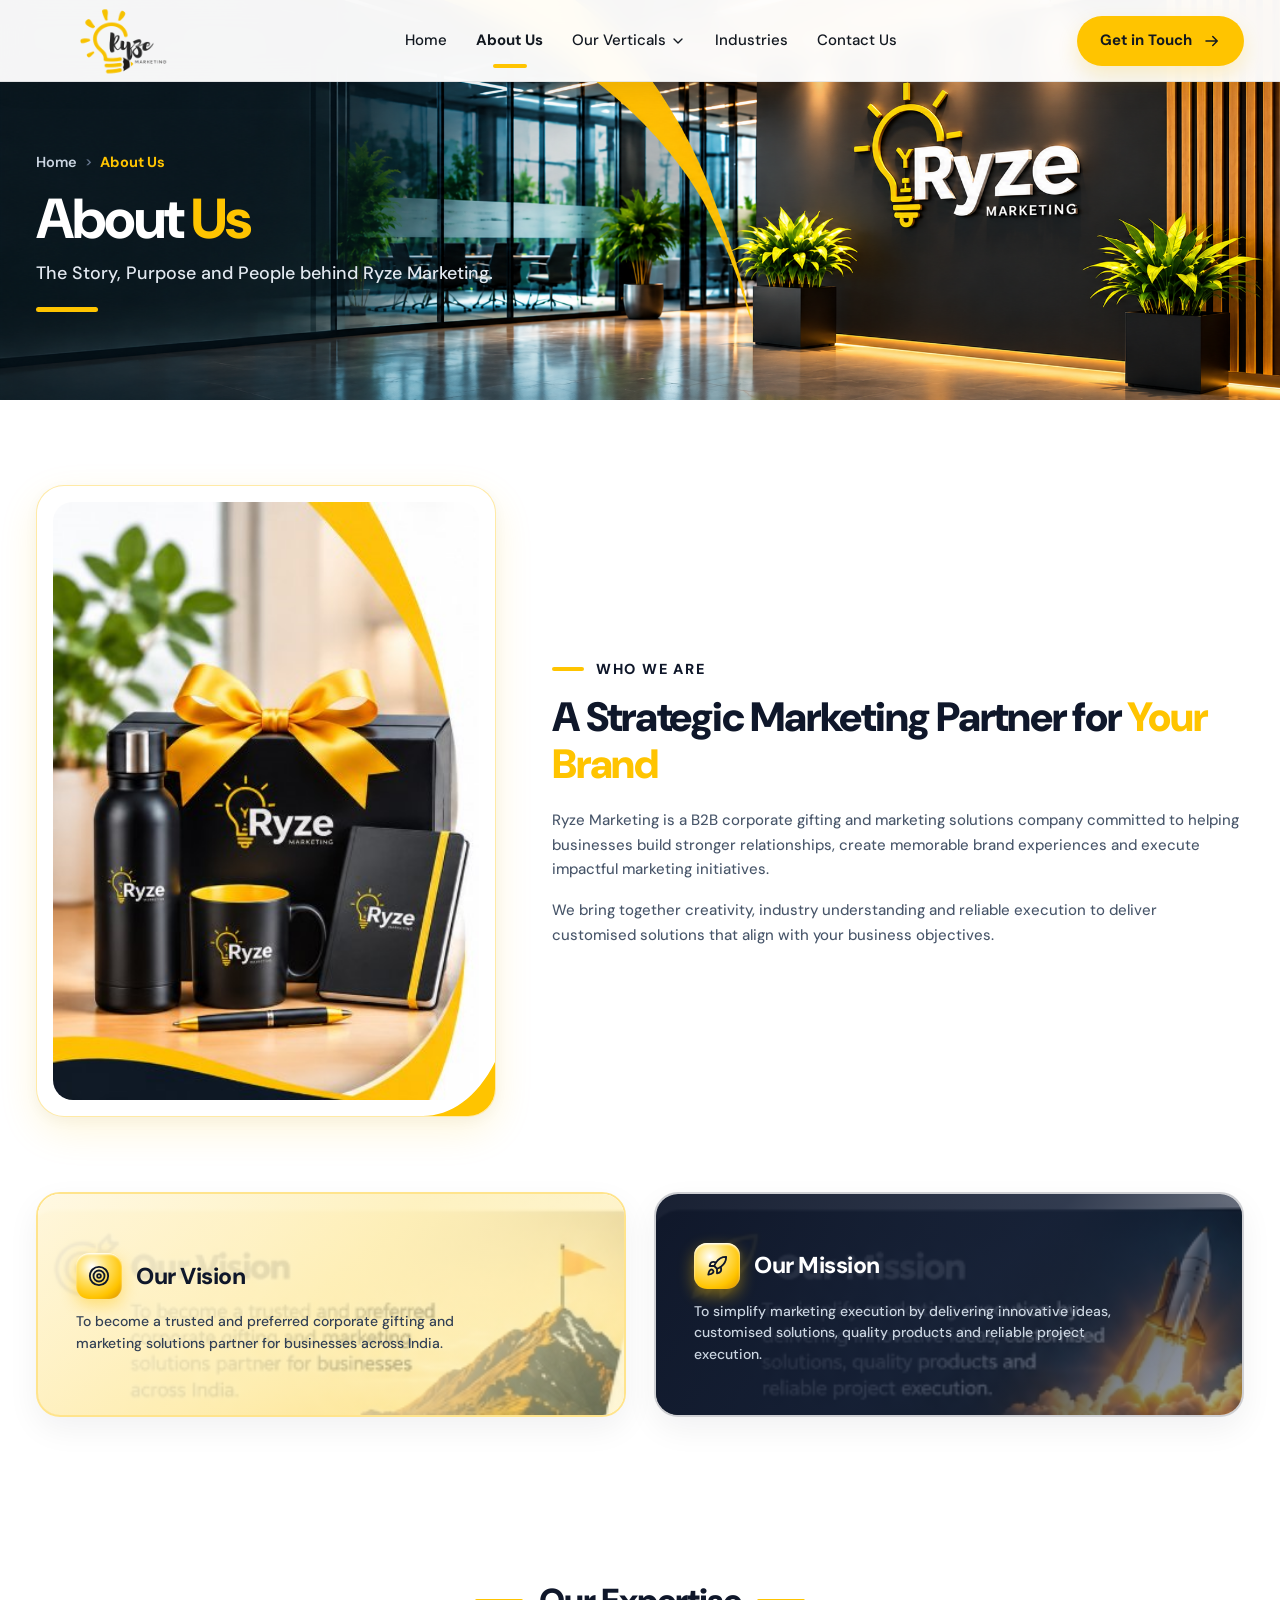
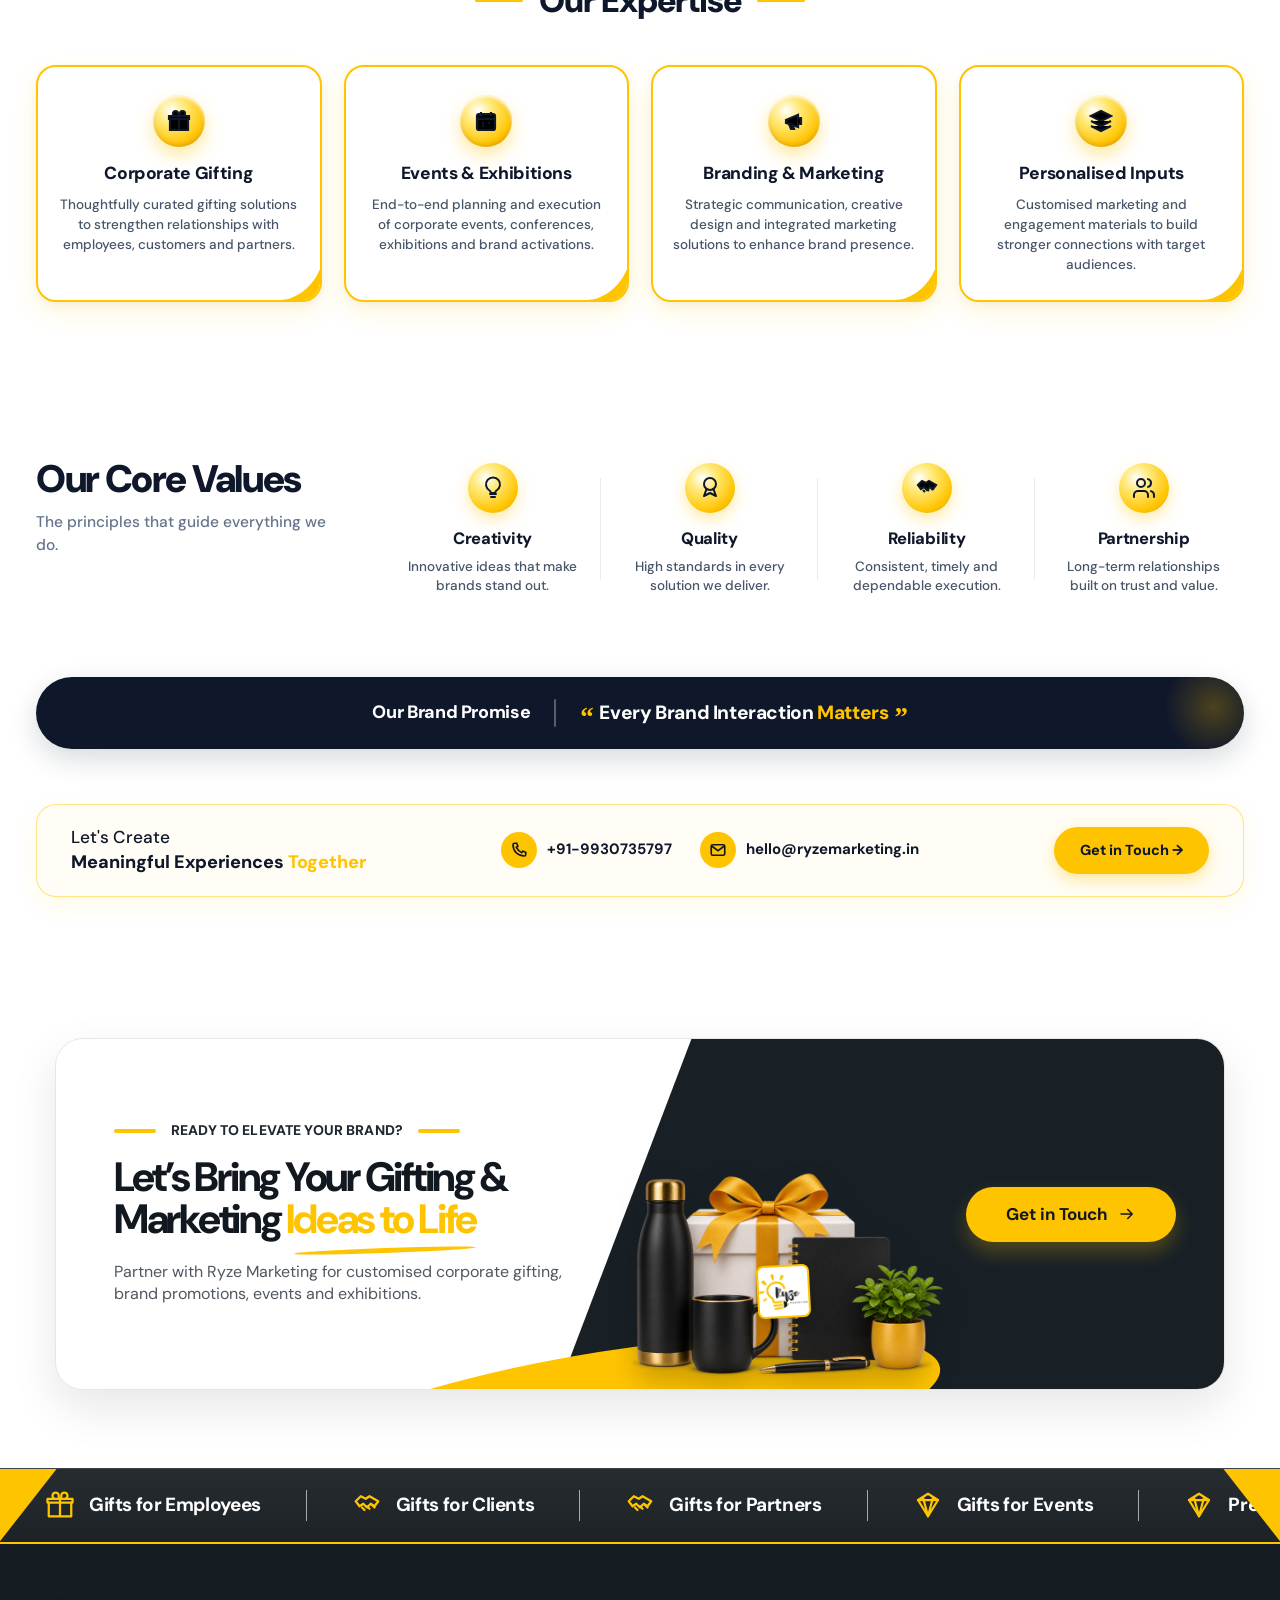
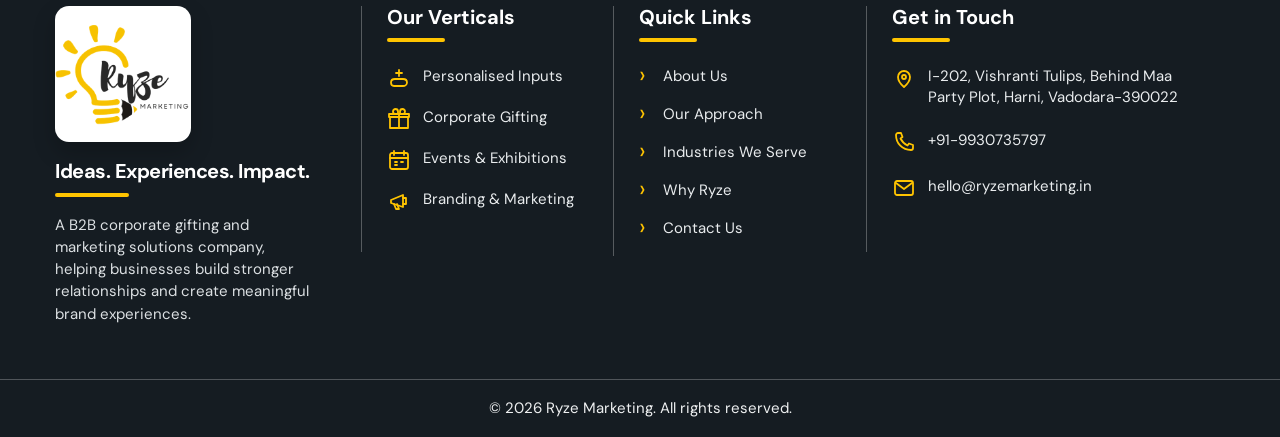
==== commit 8d37495a: "website" ====
--- a/pages/about.html
+++ b/pages/about.html
@@ -49,7 +49,6 @@
             <a class="active" href="./about.html">About Us</a>
             <a href="../index.html#solutions">Our Verticals <svg class="nav-chevron"><use href="#icon-chevron" /></svg></a>
             <a href="./industries.html">Industries</a>
-            <a href="../index.html#why-choose">Why Ryze</a>
             <a href="./contact.html">Contact Us</a>
           </div>
           <a class="nav-cta" href="./contact.html">Get in Touch <svg class="button-icon"><use href="#icon-arrow" /></svg></a>
--- a/styles.css
+++ b/styles.css
@@ -119,8 +119,8 @@
 }
 
 .logo-image {
-  width: 150px;
-  height: 82px;
+  width: 175px;
+  height: 88px;
   object-fit: contain
 }
 
@@ -1311,7 +1311,7 @@
   }
 
   .logo-image {
-    width: 135px
+    width: 155px
   }
 
   .nav-links {
@@ -1417,8 +1417,8 @@
   }
 
   .logo-image {
-    width: 120px;
-    height: 70px
+    width: 135px;
+    height: 74px
   }
 
   .menu-toggle {
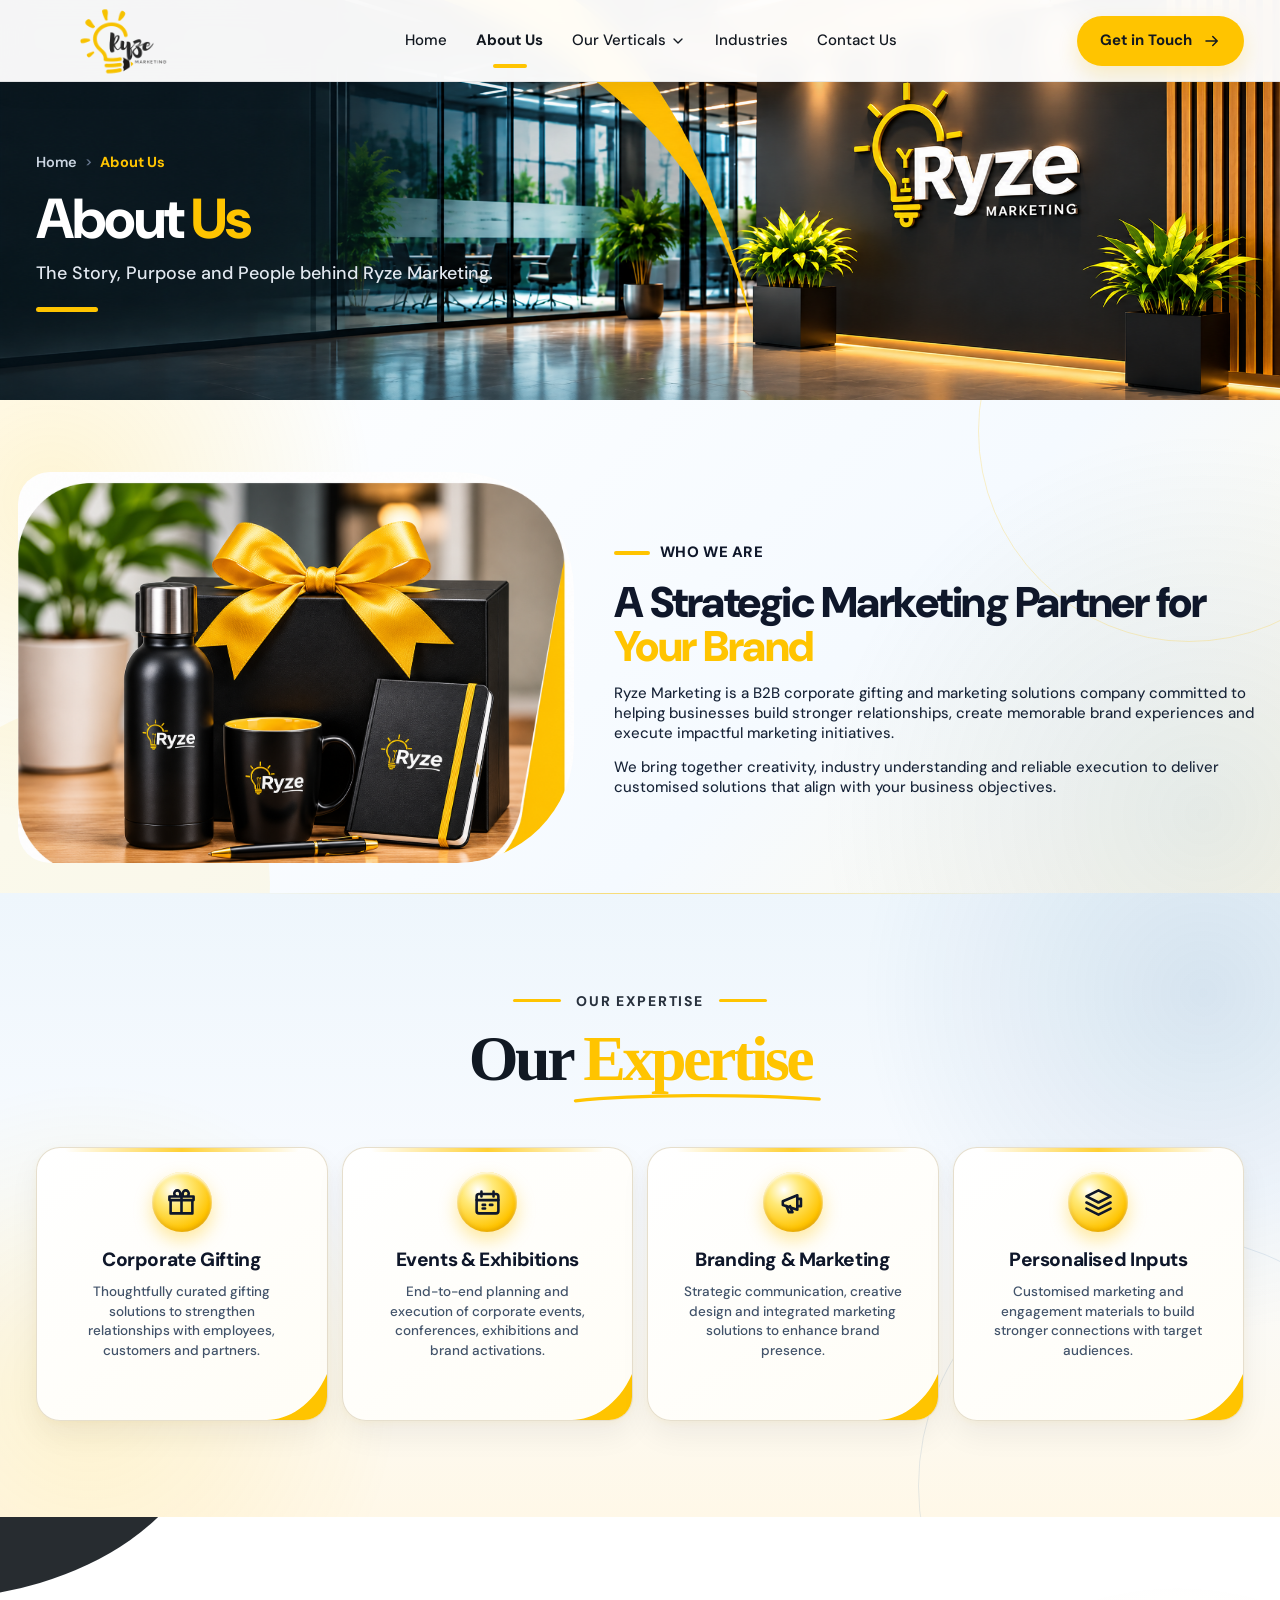
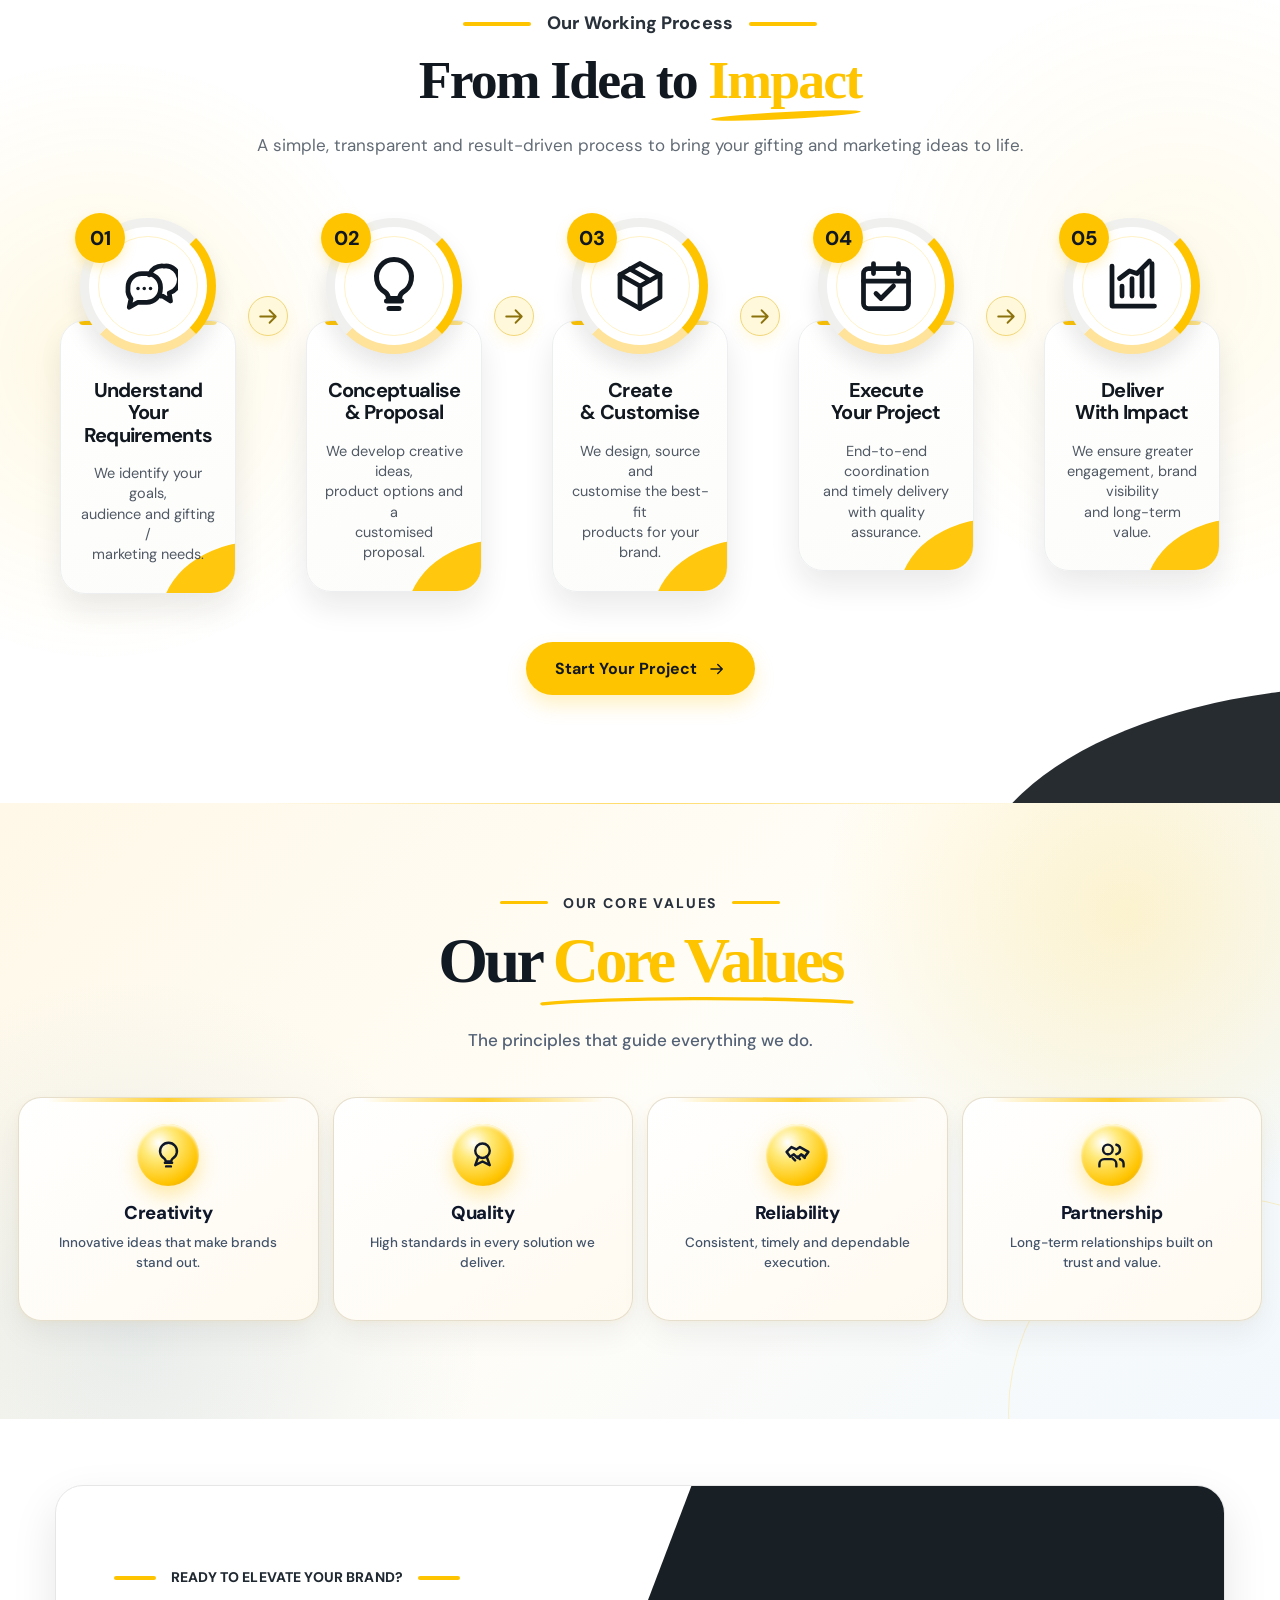
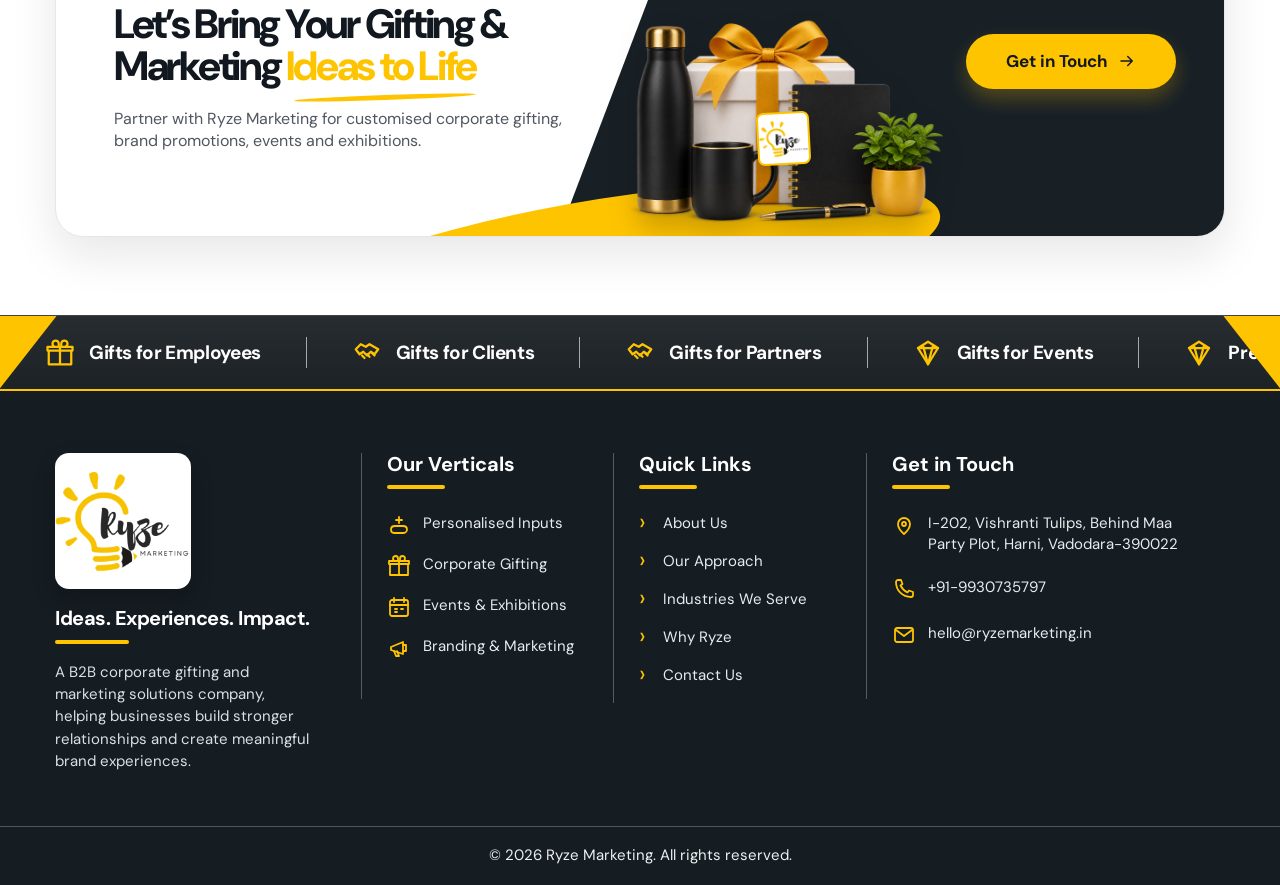
==== commit 9d336ed1: "website" ====
--- a/pages/about.html
+++ b/pages/about.html
@@ -25,9 +25,14 @@
       <symbol id="icon-calendar" viewBox="0 0 24 24"><rect x="3" y="5" width="18" height="16" rx="2"/><path d="M7 3v4M17 3v4M3 10h18M8 14h2M14 14h2M8 17h2"/></symbol>
       <symbol id="icon-megaphone" viewBox="0 0 24 24"><path d="m4 11 12-5v12L4 14v-3Z"/><path d="M16 9h3v6h-3M7 15l2 5h3l-2-5"/></symbol>
       <symbol id="icon-layers" viewBox="0 0 24 24"><polygon points="12 2 2 7 12 12 22 7 12 2"/><polyline points="2 17 12 22 22 17"/><polyline points="2 12 12 17 22 12"/></symbol>
+      <symbol id="icon-gear" viewBox="0 0 24 24"><circle cx="12" cy="12" r="3"/><path d="M19 12a7 7 0 0 0-.2-1.6l2-1.5-2-3.4-2.3 1a7 7 0 0 0-2.7-1.6L13.5 2h-3l-.3 2.9a7 7 0 0 0-2.7 1.6l-2.3-1-2 3.4 2 1.5A7 7 0 0 0 5 12c0 .6.1 1.1.2 1.6l-2 1.5 2 3.4 2.3-1a7 7 0 0 0 2.7 1.6l.3 2.9h3l.3-2.9a7 7 0 0 0 2.7-1.6l2.3 1 2-3.4-2-1.5c.1-.5.2-1 .2-1.6Z"/></symbol>
       <symbol id="icon-target" viewBox="0 0 24 24" fill="none" stroke="currentColor" stroke-width="2" stroke-linecap="round" stroke-linejoin="round"><circle cx="12" cy="12" r="10"/><circle cx="12" cy="12" r="6"/><circle cx="12" cy="12" r="2"/></symbol>
       <symbol id="icon-rocket" viewBox="0 0 24 24" fill="none" stroke="currentColor" stroke-width="2" stroke-linecap="round" stroke-linejoin="round"><path d="M4.5 16.5c-1.5 1.26-2 5-2 5s3.74-.5 5-2c.71-.84.7-2.13-.09-2.91a2.18 2.18 0 0 0-2.91-.09z"/><path d="m12 15-3-3a22 22 0 0 1 2-3.95A12.88 12.88 0 0 1 22 2c0 2.72-.78 7.5-6 11a22.35 22.35 0 0 1-4 2z"/><path d="M9 12H4s.55-3.03 2-4c1.62-1.08 5 0 5 0"/><path d="M12 15v5s3.03-.55 4-2c1.08-1.62 0-5 0-5"/></symbol>
       <symbol id="icon-bulb" viewBox="0 0 24 24" fill="none" stroke="currentColor" stroke-width="2" stroke-linecap="round" stroke-linejoin="round"><path d="M9 18h6M10 21h4M8.5 14.5a7 7 0 1 1 7 0c-.8.6-1.2 1.4-1.3 2.5H9.8c-.1-1.1-.5-1.9-1.3-2.5Z"/></symbol>
+      <symbol id="icon-chat" viewBox="0 0 24 24"><path d="M4 12.5a5.5 5.5 0 0 1 5.5-5.5h2A5.5 5.5 0 0 1 17 12.5v.5a5.5 5.5 0 0 1-5.5 5.5H8l-3.5 2 .7-3.4A5.5 5.5 0 0 1 4 13v-.5Z"/><path d="M12.5 7.5A5.5 5.5 0 0 1 18 4h1a5.5 5.5 0 0 1 1.5 10.8L21 18l-3.2-2H17"/><circle cx="8" cy="13" r=".7" fill="currentColor" stroke="none"/><circle cx="10.5" cy="13" r=".7" fill="currentColor" stroke="none"/><circle cx="13" cy="13" r=".7" fill="currentColor" stroke="none"/></symbol>
+      <symbol id="icon-box" viewBox="0 0 24 24"><path d="m12 3 8 4.5v9L12 21l-8-4.5v-9L12 3Z"/><path d="m4 7.5 8 4.5 8-4.5M12 12v9M8 5.2l8 4.6"/></symbol>
+      <symbol id="icon-calendar-check" viewBox="0 0 24 24"><rect x="3" y="5" width="18" height="16" rx="2"/><path d="M7 3v4M17 3v4M3 10h18M8 15l2 2 5-5"/></symbol>
+      <symbol id="icon-chart" viewBox="0 0 24 24"><path d="M4 20V4M4 20h17M8 16v-4M12 16V9M16 16V6M20 16V3"/><path d="m7 9 4-3 3 1 5-5"/></symbol>
       <symbol id="icon-quality" viewBox="0 0 24 24" fill="none" stroke="currentColor" stroke-width="2" stroke-linecap="round" stroke-linejoin="round"><circle cx="12" cy="8" r="6"/><path d="m15.4 12.8 2.6 7.2-6-3-6 3 2.6-7.2"/></symbol>
       <symbol id="icon-users" viewBox="0 0 24 24" fill="none" stroke="currentColor" stroke-width="2" stroke-linecap="round" stroke-linejoin="round"><path d="M16 21v-2a4 4 0 0 0-4-4H6a4 4 0 0 0-4 4v2"/><circle cx="9" cy="7" r="4"/><path d="M22 21v-2a4 4 0 0 0-3-3.87"/><path d="M16 3.13a4 4 0 0 1 0 7.75"/></symbol>
     </svg>
@@ -47,7 +52,17 @@
           <div class="nav-links">
             <a href="../index.html">Home</a>
             <a class="active" href="./about.html">About Us</a>
-            <a href="../index.html#solutions">Our Verticals <svg class="nav-chevron"><use href="#icon-chevron" /></svg></a>
+            <div class="nav-dropdown-wrap">
+              <button class="nav-dropdown-trigger" type="button" aria-haspopup="true" aria-expanded="false">
+                Our Verticals <svg class="nav-chevron"><use href="#icon-chevron" /></svg>
+              </button>
+              <div class="nav-dropdown" role="menu">
+                <a href="../index.html#solutions" role="menuitem">Personalised Inputs</a>
+                <a href="../index.html#solutions" role="menuitem">Corporate Gifting</a>
+                <a href="../index.html#solutions" role="menuitem">Events &amp; Exhibitions</a>
+                <a href="../index.html#solutions" role="menuitem">Branding &amp; Marketing</a>
+              </div>
+            </div>
             <a href="./industries.html">Industries</a>
             <a href="./contact.html">Contact Us</a>
           </div>
@@ -79,7 +94,7 @@
           <!-- Left Visual: Signature Corporate Gift Set with Smooth Yellow Corner Accent -->
           <div class="about-who-visual-col">
             <div class="about-who-card">
-              <img class="about-who-img" src="../assets/why-choose-gifts.png" alt="Curated luxury corporate gift set by Ryze Marketing including matte water bottle, branded mug, journal and gold-ribbon gift box" loading="lazy" />
+            <img class="about-who-img" src="../assets/about-who-we-are-hd.png" alt="Ryze Marketing corporate gift set with branded bottle, mug, notebook and gift box" loading="eager" fetchpriority="high" />
               <div class="about-who-corner-accent" aria-hidden="true">
                 <svg viewBox="0 0 80 80" fill="none" preserveAspectRatio="none">
                   <path d="M 0,80 C 30,80 60,60 80,20 L 80,80 Z" fill="#ffc400" />
@@ -103,52 +118,14 @@
         </div>
       </section>
 
-      <!-- 3. "Our Vision" & "Our Mission" Cards Section (Exact Mockup Match) -->
-      <section class="about-vm-section" aria-label="Our Vision and Mission">
-        <div class="container about-vm-grid">
-          <!-- Card 1: Our Vision (Golden Sunrise Mountain Summit) -->
-          <article class="vm-card vm-card-vision">
-            <div class="vm-card-backdrop" aria-hidden="true">
-              <img src="../assets/about-vision.png" alt="" loading="lazy" />
-            </div>
-            <div class="vm-card-body">
-              <div class="vm-badge-row">
-                <div class="vm-badge vm-badge-vision">
-                  <svg class="vm-badge-icon" aria-hidden="true"><use href="#icon-target" /></svg>
-                </div>
-                <h3 class="vm-card-title">Our Vision</h3>
-              </div>
-              <p class="vm-card-desc">To become a trusted and preferred corporate gifting and marketing solutions partner for businesses across India.</p>
-            </div>
-          </article>
-
-          <!-- Card 2: Our Mission (Cosmic Space Launch Rocket) -->
-          <article class="vm-card vm-card-mission">
-            <div class="vm-card-backdrop" aria-hidden="true">
-              <img src="../assets/about-mission.png" alt="" loading="lazy" />
-            </div>
-            <div class="vm-card-body">
-              <div class="vm-badge-row">
-                <div class="vm-badge vm-badge-mission">
-                  <svg class="vm-badge-icon" aria-hidden="true"><use href="#icon-rocket" /></svg>
-                </div>
-                <h3 class="vm-card-title">Our Mission</h3>
-              </div>
-              <p class="vm-card-desc">To simplify marketing execution by delivering innovative ideas, customised solutions, quality products and reliable project execution.</p>
-            </div>
-          </article>
-        </div>
-      </section>
-
       <!-- 4. "Our Expertise" Section (4 Signature Ryze Cards) -->
       <section class="about-expertise-section" aria-labelledby="expertise-heading">
         <div class="container">
           <div class="expertise-header-center">
-            <h2 id="expertise-heading" class="expertise-title-main">
-              <span class="expertise-bar" aria-hidden="true"></span>
-              Our Expertise
-              <span class="expertise-bar" aria-hidden="true"></span>
-            </h2>
+            <div class="editorial-about-heading">
+              <p class="editorial-about-kicker"><span aria-hidden="true"></span>OUR EXPERTISE<span aria-hidden="true"></span></p>
+              <h2 id="expertise-heading">Our <span>Expertise<svg viewBox="0 0 280 18" preserveAspectRatio="none" aria-hidden="true"><path d="M4 13C70 5 200 5 276 11" /></svg></span></h2>
+            </div>
           </div>
 
           <div class="about-expertise-grid">
@@ -211,12 +188,88 @@
         </div>
       </section>
 
+      <section class="process-section" id="approach">
+        <div class="process-corner process-corner-top" aria-hidden="true"></div>
+        <div class="process-corner process-corner-bottom" aria-hidden="true"></div>
+        <div class="process-container">
+          <p class="process-kicker"><span></span>Our Working Process<span></span></p>
+          <h2 class="process-title">From Idea to <em>Impact</em></h2>
+          <p class="process-subtitle">A simple, transparent and result-driven process to bring your gifting and marketing
+            ideas to life.</p>
+          <div class="process-flow">
+            <article class="process-card-wrap">
+              <div class="process-orb"><span class="process-number">01</span><svg class="ui-icon">
+                  <use href="#icon-chat" />
+                </svg></div>
+              <div class="process-card">
+                <h3>Understand<br />Your Requirements</h3>
+                <p>We identify your goals,<br />audience and gifting /<br />marketing needs.</p>
+              </div>
+            </article>
+            <div class="process-arrow" aria-hidden="true"><svg class="button-icon">
+                <use href="#icon-arrow" />
+              </svg></div>
+            <article class="process-card-wrap">
+              <div class="process-orb"><span class="process-number">02</span><svg class="ui-icon">
+                  <use href="#icon-bulb" />
+                </svg></div>
+              <div class="process-card">
+                <h3>Conceptualise<br />&amp; Proposal</h3>
+                <p>We develop creative ideas,<br />product options and a<br />customised proposal.</p>
+              </div>
+            </article>
+            <div class="process-arrow" aria-hidden="true"><svg class="button-icon">
+                <use href="#icon-arrow" />
+              </svg></div>
+            <article class="process-card-wrap">
+              <div class="process-orb"><span class="process-number">03</span><svg class="ui-icon">
+                  <use href="#icon-box" />
+                </svg></div>
+              <div class="process-card">
+                <h3>Create<br />&amp; Customise</h3>
+                <p>We design, source and<br />customise the best-fit<br />products for your brand.</p>
+              </div>
+            </article>
+            <div class="process-arrow" aria-hidden="true"><svg class="button-icon">
+                <use href="#icon-arrow" />
+              </svg></div>
+            <article class="process-card-wrap">
+              <div class="process-orb"><span class="process-number">04</span><svg class="ui-icon">
+                  <use href="#icon-calendar-check" />
+                </svg></div>
+              <div class="process-card">
+                <h3>Execute<br />Your Project</h3>
+                <p>End-to-end coordination<br />and timely delivery<br />with quality assurance.</p>
+              </div>
+            </article>
+            <div class="process-arrow" aria-hidden="true"><svg class="button-icon">
+                <use href="#icon-arrow" />
+              </svg></div>
+            <article class="process-card-wrap">
+              <div class="process-orb"><span class="process-number">05</span><svg class="ui-icon">
+                  <use href="#icon-chart" />
+                </svg></div>
+              <div class="process-card">
+                <h3>Deliver<br />With Impact</h3>
+                <p>We ensure greater<br />engagement, brand visibility<br />and long-term value.</p>
+              </div>
+            </article>
+          </div>
+          <a class="process-cta button" href="#contact">Start Your Project <svg class="button-icon">
+              <use href="#icon-arrow" />
+            </svg></a>
+        </div>
+      </section>
+
       <!-- 5. "Our Core Values" Section (4 Strategic Pillars) -->
       <section class="about-values-section" aria-labelledby="values-heading">
         <div class="container about-values-layout">
           <!-- Left Intro Column -->
           <div class="about-values-intro">
-            <h2 id="values-heading" class="values-title-main">Our Core Values</h2>
+            <div class="editorial-about-heading">
+              <p class="editorial-about-kicker"><span aria-hidden="true"></span>OUR CORE VALUES<span aria-hidden="true"></span></p>
+              <h2 id="values-heading" class="values-title-main">Our <span>Core Values<svg viewBox="0 0 280 18" preserveAspectRatio="none" aria-hidden="true"><path d="M4 13C70 5 200 5 276 11" /></svg></span></h2>
+            </div>
             <p class="values-subtitle">The principles that guide everything we do.</p>
           </div>
 
@@ -261,50 +314,7 @@
         </div>
       </section>
 
-      <!-- 6. "Our Brand Promise" Banner (Exact Mockup Match) -->
-      <section class="about-promise-section" aria-label="Brand Promise">
-        <div class="container">
-          <div class="about-promise-banner">
-            <div class="promise-left">
-              <span class="promise-label">Our Brand Promise</span>
-            </div>
-            <span class="promise-divider" aria-hidden="true"></span>
-            <div class="promise-right">
-              <span class="promise-quote-mark" aria-hidden="true">&ldquo;</span>
-              <p class="promise-quote-text">Every Brand Interaction <span class="highlight-yellow">Matters</span></p>
-              <span class="promise-quote-mark" aria-hidden="true">&rdquo;</span>
-            </div>
-            <!-- Decorative Accent Wave -->
-            <div class="promise-decor-accent" aria-hidden="true"></div>
-          </div>
-        </div>
-      </section>
-
-      <!-- 7. Compact Action Strip (Exact Mockup Match) -->
-      <section class="about-strip-section" aria-label="Quick Connect Strip">
-        <div class="container">
-          <div class="about-action-strip">
-            <div class="strip-heading-wrap">
-              <p class="strip-headline">Let's Create<br /><strong>Meaningful Experiences <span class="highlight-yellow">Together</span></strong></p>
-            </div>
-            <div class="strip-contacts">
-              <a class="strip-contact-item" href="tel:+919930735797">
-                <span class="strip-icon-circle"><svg><use href="#icon-phone" /></svg></span>
-                <span class="strip-contact-val">+91-9930735797</span>
-              </a>
-              <a class="strip-contact-item" href="mailto:hello@ryzemarketing.in">
-                <span class="strip-icon-circle"><svg><use href="#icon-mail" /></svg></span>
-                <span class="strip-contact-val">hello@ryzemarketing.in</span>
-              </a>
-            </div>
-            <div class="strip-action">
-              <a class="strip-btn" href="./contact.html">Get in Touch &rarr;</a>
-            </div>
-          </div>
-        </div>
-      </section>
-
-      <!-- 8. Home Page CTA Section (as requested by user) -->
+      <!-- 6. Home Page CTA Section (as requested by user) -->
       <section class="cta-reference" id="cta-section">
         <div class="cta-reference-corner cta-reference-corner-left" aria-hidden="true"></div>
         <div class="cta-reference-corner cta-reference-corner-right" aria-hidden="true"></div>
--- a/styles.css
+++ b/styles.css
@@ -154,6 +154,102 @@
 
 .nav-links>a:hover {
   color: #8c6900
+}
+
+.nav-dropdown-wrap {
+  position: relative;
+  display: flex;
+  align-items: stretch;
+  height: 82px
+}
+
+.nav-dropdown-trigger {
+  position: relative;
+  display: inline-flex;
+  align-items: center;
+  height: 82px;
+  padding: 0;
+  border: 0;
+  background: transparent;
+  color: inherit;
+  cursor: pointer;
+  font: inherit;
+  white-space: nowrap;
+  transition: color .2s ease
+}
+
+.nav-dropdown-trigger:hover,
+.nav-dropdown-trigger:focus-visible {
+  color: #8c6900
+}
+
+.nav-dropdown-trigger .nav-chevron {
+  transition: transform .2s ease
+}
+
+.nav-dropdown-wrap.is-open .nav-dropdown-trigger .nav-chevron,
+.nav-dropdown-wrap:focus-within .nav-dropdown-trigger .nav-chevron {
+  transform: rotate(180deg)
+}
+
+.nav-dropdown {
+  position: absolute;
+  z-index: 100;
+  top: calc(100% - 1px);
+  left: 50%;
+  width: 252px;
+  padding: 10px;
+  border: 1px solid rgba(18, 24, 32, .1);
+  border-radius: 0 0 16px 16px;
+  background: rgba(255, 255, 255, .98);
+  box-shadow: 0 18px 34px rgba(15, 22, 29, .16);
+  opacity: 0;
+  visibility: hidden;
+  pointer-events: none;
+  transform: translate(-50%, -8px);
+  transition: opacity .2s ease, visibility .2s ease, transform .2s ease
+}
+
+.nav-dropdown::before {
+  content: '';
+  position: absolute;
+  top: 0;
+  left: 22px;
+  right: 22px;
+  height: 3px;
+  border-radius: 0 0 999px 999px;
+  background: var(--yellow)
+}
+
+.nav-dropdown a {
+  display: block;
+  padding: 11px 13px;
+  border-radius: 9px;
+  color: var(--ink);
+  font-size: 14px;
+  line-height: 1.25;
+  white-space: nowrap;
+  transition: color .2s ease, background .2s ease, padding-left .2s ease
+}
+
+.nav-dropdown a:first-child {
+  margin-top: 5px
+}
+
+.nav-dropdown a:hover,
+.nav-dropdown a:focus-visible {
+  padding-left: 17px;
+  background: #fff7d9;
+  color: #8c6900
+}
+
+.nav-dropdown-wrap:hover .nav-dropdown,
+.nav-dropdown-wrap:focus-within .nav-dropdown,
+.nav-dropdown-wrap.is-open .nav-dropdown {
+  opacity: 1;
+  visibility: visible;
+  pointer-events: auto;
+  transform: translate(-50%, 0)
 }
 
 .nav-links>a.active {
@@ -1455,6 +1551,55 @@
     height: auto;
     padding: 13px 2px;
     font-size: 16px
+  }
+
+  .nav-dropdown-wrap {
+    display: block;
+    height: auto
+  }
+
+  .nav-dropdown-trigger {
+    width: 100%;
+    height: auto;
+    justify-content: space-between;
+    padding: 13px 2px;
+    font-size: 16px;
+    text-align: left
+  }
+
+  .nav-dropdown {
+    position: static;
+    width: 100%;
+    padding: 4px 0 8px 12px;
+    border: 0;
+    border-left: 2px solid var(--yellow);
+    border-radius: 0;
+    box-shadow: none;
+    background: transparent;
+    opacity: 0;
+    visibility: hidden;
+    pointer-events: none;
+    transform: none;
+    transition: opacity .2s ease, visibility .2s ease
+  }
+
+  .nav-dropdown::before {
+    display: none
+  }
+
+  .nav-dropdown a,
+  .nav-dropdown a:first-child {
+    margin-top: 0;
+    padding: 9px 12px;
+    font-size: 14px
+  }
+
+  .nav-dropdown-wrap.is-open .nav-dropdown,
+  .nav-dropdown-wrap:focus-within .nav-dropdown {
+    opacity: 1;
+    visibility: visible;
+    pointer-events: auto;
+    transform: none
   }
 
   .nav-links>a.active::after {
@@ -7232,22 +7377,51 @@
 
 /* 4. "Our Expertise" Section */
 .about-expertise-section {
-  padding: 75px 0 85px;
-  background: #ffffff;
+  position: relative;
+  overflow: hidden;
+  padding: 92px 0 96px;
+  background: linear-gradient(180deg, #ffffff 0%, #fffdf8 52%, #ffffff 100%);
+  scroll-margin-top: 82px;
+}
+
+.about-expertise-section::before {
+  content: '';
+  position: absolute;
+  top: 0;
+  left: 50%;
+  width: min(780px, 78%);
+  height: 1px;
+  background: linear-gradient(90deg, transparent, rgba(255, 196, 0, .55), transparent);
+  transform: translateX(-50%);
+}
+
+.about-expertise-section::after {
+  content: '';
+  position: absolute;
+  right: -170px;
+  bottom: -250px;
+  width: 520px;
+  height: 520px;
+  border: 1px solid rgba(255, 196, 0, .16);
+  border-radius: 50%;
+  pointer-events: none;
 }
 
 .expertise-header-center {
+  position: relative;
+  z-index: 1;
   text-align: center;
-  margin-bottom: 40px;
+  margin-bottom: 42px;
 }
 
 .expertise-title-main {
   display: inline-flex;
   align-items: center;
   justify-content: center;
-  gap: 16px;
+  gap: 22px;
   margin: 0 auto;
-  font-size: clamp(28px, 2.6vw, 38px);
+  font-size: clamp(32px, 3vw, 43px);
+  line-height: 1.15;
   font-weight: 900;
   letter-spacing: -0.03em;
   color: #0f172a;
@@ -7261,18 +7435,21 @@
 }
 
 .about-expertise-grid {
+  position: relative;
+  z-index: 1;
   display: grid;
   grid-template-columns: repeat(4, minmax(0, 1fr));
-  gap: 22px;
+  gap: 14px;
 }
 
 .about-exp-card {
   position: relative;
-  background: #ffffff;
-  border-radius: 20px;
-  padding: 28px 20px 24px;
-  border: 2px solid var(--yellow);
-  box-shadow: 0 10px 26px rgba(255, 196, 0, 0.16), 0 3px 10px rgba(15, 23, 42, 0.04);
+  min-height: 274px;
+  background: linear-gradient(145deg, #ffffff 0%, #fffdf6 100%);
+  border-radius: 24px;
+  padding: 24px 22px 28px;
+  border: 1px solid rgba(221, 211, 188, .72);
+  box-shadow: 0 14px 30px rgba(15, 23, 42, .06), 0 2px 6px rgba(255, 196, 0, .06);
   display: flex;
   flex-direction: column;
   align-items: center;
@@ -7281,15 +7458,27 @@
   transition: transform 0.3s cubic-bezier(0.16, 1, 0.3, 1), box-shadow 0.3s ease;
 }
 
+.about-exp-card::before {
+  content: '';
+  position: absolute;
+  top: 0;
+  left: 28px;
+  right: 28px;
+  height: 4px;
+  border-radius: 0 0 999px 999px;
+  background: linear-gradient(90deg, transparent, var(--yellow), transparent);
+  opacity: .8;
+}
+
 .about-exp-card:hover {
-  transform: translateY(-6px);
-  border-color: #e5a800;
-  box-shadow: 0 18px 38px rgba(255, 196, 0, 0.32), 0 6px 16px rgba(15, 23, 42, 0.08);
+  transform: translateY(-8px);
+  border-color: rgba(255, 196, 0, .62);
+  box-shadow: 0 22px 42px rgba(255, 196, 0, .17), 0 8px 18px rgba(15, 23, 42, .08);
 }
 
 .exp-icon-badge {
-  width: 52px;
-  height: 52px;
+  width: 60px;
+  height: 60px;
   border-radius: 50%;
   background: radial-gradient(circle at 35% 30%, #ffffff 0%, #ffe978 28%, #ffc400 70%, #d89600 100%);
   display: grid;
@@ -7305,15 +7494,20 @@
 }
 
 .exp-icon {
-  width: 24px;
-  height: 24px;
-  stroke: #0f172a;
-  stroke-width: 2.2;
+  display: block;
+  width: 29px;
+  height: 29px;
+  fill: none;
+  color: #0f172a;
+  stroke: currentColor;
+  stroke-width: 2.15;
+  stroke-linecap: round;
+  stroke-linejoin: round;
 }
 
 .exp-card-title {
   margin: 0 0 10px;
-  font-size: 17.5px;
+  font-size: clamp(18px, 1.5vw, 21px);
   font-weight: 800;
   color: #0f172a;
   line-height: 1.25;
@@ -7322,18 +7516,19 @@
 
 .exp-card-desc {
   margin: 0;
-  font-size: 13.5px;
+  max-width: 225px;
+  font-size: clamp(13.5px, 1.05vw, 15.5px);
   font-weight: 500;
-  color: #475569;
-  line-height: 1.5;
+  color: #42536a;
+  line-height: 1.45;
 }
 
 .exp-card-corner-accent {
   position: absolute;
   bottom: 0;
   right: 0;
-  width: 40px;
-  height: 40px;
+  width: 60px;
+  height: 60px;
   pointer-events: none;
   overflow: hidden;
 }
@@ -7602,7 +7797,11 @@
 }
 
 /* Responsive Media Queries for About Page */
-@media (max-width: 1100px) {
+@media (max-width: 900px) {
+  .about-expertise-section {
+    padding: 74px 0 78px;
+  }
+
   .about-expertise-grid {
     grid-template-columns: repeat(2, minmax(0, 1fr));
     gap: 18px;
@@ -7665,6 +7864,19 @@
     background-image: linear-gradient(to right, rgba(11, 24, 32, 0.92) 0%, rgba(11, 24, 32, 0.78) 55%, rgba(11, 24, 32, 0.35) 100%), url('./assets/banner.png');
     background-position: right center;
   }
+  .about-expertise-section {
+    padding: 58px 0 64px;
+  }
+
+  .expertise-header-center {
+    margin-bottom: 28px;
+  }
+
+  .about-exp-card {
+    min-height: 0;
+    padding: 24px 20px 30px;
+  }
+
   .about-expertise-grid {
     grid-template-columns: 1fr;
     max-width: 360px;
@@ -7673,6 +7885,363 @@
   .about-values-grid {
     grid-template-columns: 1fr;
     gap: 20px;
+  }
+}
+
+/* About page: exact Who We Are + Vision/Mission reference layout. */
+.about-who-section {
+  padding: 72px 0 30px;
+  background: #ffffff;
+}
+
+.about-who-section > .about-who-layout,
+.about-vm-section > .about-vm-grid {
+  width: min(1540px, calc(100% - 36px));
+  margin-inline: auto;
+}
+
+.about-who-layout {
+  grid-template-columns: minmax(0, .9fr) minmax(0, 1.05fr);
+  gap: 40px;
+  align-items: center;
+}
+
+.about-who-card {
+  padding: 0;
+  border: 0;
+  border-radius: 32px 118px 118px 32px;
+  background: transparent;
+  box-shadow: none;
+}
+
+.about-who-card:hover {
+  transform: none;
+}
+
+.about-who-img {
+  width: 100%;
+  border-radius: 30px 116px 116px 30px;
+}
+
+.about-who-section .about-who-corner-accent {
+  display: none;
+}
+
+.who-kicker-bar {
+  gap: 10px;
+  margin-bottom: 16px;
+}
+
+.who-kicker-line {
+  width: 36px;
+  height: 4px;
+}
+
+.who-kicker-text {
+  font-size: 15px;
+  letter-spacing: .04em;
+}
+
+.about-who-heading {
+  max-width: 640px;
+  margin-bottom: 14px;
+  font-size: clamp(32px, 3.35vw, 56px);
+  line-height: 1.04;
+  letter-spacing: -.035em;
+}
+
+.about-who-text {
+  max-width: 660px;
+}
+
+.about-who-text p {
+  margin-bottom: 14px;
+  font-size: clamp(15px, 1.12vw, 18px);
+  line-height: 1.34;
+  color: #172337;
+}
+
+.about-vm-section {
+  padding: 0 0 58px;
+  background: #ffffff;
+}
+
+.about-vm-grid {
+  gap: 14px;
+}
+
+.vm-card {
+  min-height: 178px;
+  padding: 26px 38px;
+  border-radius: 22px;
+}
+
+.vm-card-body {
+  display: grid;
+  grid-template-columns: 48px minmax(0, 1fr);
+  grid-template-rows: auto auto;
+  column-gap: 14px;
+  align-items: start;
+  max-width: none;
+}
+
+.vm-badge-row {
+  display: contents;
+}
+
+.vm-badge {
+  grid-column: 1;
+  grid-row: 1 / span 2;
+  align-self: start;
+  width: 48px;
+  height: 48px;
+  margin: 2px 0 0;
+  border-radius: 0;
+  background: transparent;
+  box-shadow: none;
+}
+
+.vm-badge-icon {
+  width: 48px;
+  height: 48px;
+  fill: none;
+  stroke: currentColor;
+  stroke-width: 2.2;
+  stroke-linecap: round;
+  stroke-linejoin: round;
+}
+
+.vm-card-vision .vm-badge {
+  color: #0f172a;
+}
+
+.vm-card-mission .vm-badge {
+  color: var(--yellow);
+}
+
+.vm-card-title {
+  grid-column: 2;
+  grid-row: 1;
+  align-self: center;
+  margin: 0 0 7px;
+  font-size: clamp(24px, 2vw, 32px);
+  line-height: 1.05;
+}
+
+.vm-card-desc {
+  grid-column: 2;
+  grid-row: 2;
+  margin: 0;
+  max-width: 360px;
+  font-size: clamp(14px, 1.1vw, 17px);
+  line-height: 1.35;
+}
+
+@media (max-width: 900px) {
+  .about-who-section {
+    padding-top: 52px;
+  }
+
+  .about-who-section > .about-who-layout,
+  .about-vm-section > .about-vm-grid {
+    width: calc(100% - 36px);
+  }
+
+  .about-who-layout {
+    grid-template-columns: 1fr;
+    gap: 32px;
+  }
+
+  .about-who-card {
+    max-width: 620px;
+    margin-inline: auto;
+  }
+
+  .about-who-copy-col {
+    max-width: 760px;
+    margin-inline: auto;
+  }
+}
+
+@media (max-width: 600px) {
+  .about-who-section > .about-who-layout,
+  .about-vm-section > .about-vm-grid {
+    width: calc(100% - 28px);
+  }
+
+  .about-who-img {
+    border-radius: 24px 84px 84px 24px;
+  }
+
+  .about-who-heading {
+    font-size: clamp(31px, 9.5vw, 44px);
+  }
+
+  .about-vm-grid {
+    grid-template-columns: 1fr;
+  }
+
+  .vm-card {
+    min-height: 174px;
+    padding: 24px 24px;
+  }
+}
+
+/* About page: polished Core Values card section. */
+.about-values-section {
+  position: relative;
+  overflow: hidden;
+  padding: 84px 0 98px;
+  background: linear-gradient(180deg, #ffffff 0%, #fffdf7 54%, #ffffff 100%);
+}
+
+.about-values-section::before {
+  content: '';
+  position: absolute;
+  top: 0;
+  left: 50%;
+  width: min(760px, 76%);
+  height: 1px;
+  background: linear-gradient(90deg, transparent, rgba(255, 196, 0, .58), transparent);
+  transform: translateX(-50%);
+}
+
+.about-values-layout {
+  position: relative;
+  z-index: 1;
+  display: block;
+  width: min(1540px, calc(100% - 36px));
+  margin-inline: auto;
+}
+
+.about-values-intro {
+  max-width: 720px;
+  margin: 0 auto 40px;
+  text-align: center;
+}
+
+.values-title-main {
+  margin: 0 0 12px;
+  font-size: clamp(34px, 3.2vw, 48px);
+  line-height: 1.08;
+  letter-spacing: -.04em;
+}
+
+.values-subtitle {
+  max-width: 560px;
+  margin: 0 auto;
+  font-size: 17px;
+  line-height: 1.5;
+  color: #536176;
+}
+
+.about-values-grid {
+  display: grid;
+  grid-template-columns: repeat(4, minmax(0, 1fr));
+  gap: 14px;
+}
+
+.value-pillar {
+  position: relative;
+  min-height: 224px;
+  padding: 26px 22px 30px;
+  border: 1px solid rgba(221, 211, 188, .72);
+  border-radius: 23px;
+  background: linear-gradient(145deg, #ffffff 0%, #fffaf0 100%);
+  box-shadow: 0 14px 30px rgba(15, 23, 42, .055), 0 2px 7px rgba(255, 196, 0, .06);
+  transition: transform .3s cubic-bezier(.16, 1, .3, 1), box-shadow .3s ease, border-color .3s ease;
+}
+
+.value-pillar::before {
+  content: '';
+  position: absolute;
+  top: 0;
+  left: 28px;
+  right: 28px;
+  height: 4px;
+  border-radius: 0 0 999px 999px;
+  background: linear-gradient(90deg, transparent, var(--yellow), transparent);
+  opacity: .8;
+}
+
+.value-pillar:hover {
+  transform: translateY(-8px);
+  border-color: rgba(255, 196, 0, .62);
+  box-shadow: 0 22px 42px rgba(255, 196, 0, .16), 0 8px 18px rgba(15, 23, 42, .08);
+}
+
+.value-pillar:not(:last-child)::after {
+  display: none;
+}
+
+.value-badge {
+  width: 62px;
+  height: 62px;
+  margin: 0 auto 16px;
+  background: radial-gradient(circle at 35% 30%, #ffffff 0%, #ffe978 28%, #ffc400 70%, #d89600 100%);
+  box-shadow: 0 9px 20px rgba(255, 196, 0, .34), inset 0 2px 3px rgba(255, 255, 255, .92);
+}
+
+.value-icon {
+  width: 29px;
+  height: 29px;
+  fill: none;
+  stroke: currentColor;
+  stroke-width: 2.1;
+  stroke-linecap: round;
+  stroke-linejoin: round;
+}
+
+.value-name {
+  margin: 0 0 9px;
+  font-size: clamp(18px, 1.45vw, 21px);
+  line-height: 1.2;
+  letter-spacing: -.02em;
+}
+
+.value-text {
+  max-width: 230px;
+  margin: 0 auto;
+  font-size: clamp(13.5px, 1.05vw, 15px);
+  line-height: 1.45;
+  color: #42536a;
+}
+
+@media (max-width: 900px) {
+  .about-values-section {
+    padding: 70px 0 78px;
+  }
+
+  .about-values-layout {
+    width: calc(100% - 36px);
+  }
+
+  .about-values-grid {
+    grid-template-columns: repeat(2, minmax(0, 1fr));
+    gap: 18px;
+  }
+}
+
+@media (max-width: 600px) {
+  .about-values-section {
+    padding: 58px 0 64px;
+  }
+
+  .about-values-layout {
+    width: calc(100% - 28px);
+  }
+
+  .about-values-intro {
+    margin-bottom: 28px;
+  }
+
+  .about-values-grid {
+    grid-template-columns: 1fr;
+  }
+
+  .value-pillar {
+    min-height: 0;
+    padding: 24px 20px 28px;
   }
 }
 
@@ -8066,3 +8635,318 @@
     font-size: clamp(34px, 10vw, 52px);
   }
 }
+
+/* About page: dark services strip from the reference layout. */
+.about-services-section {
+  padding: 0 0 70px;
+  background: #ffffff;
+}
+
+.about-services-section > .container {
+  width: min(1540px, calc(100% - 36px));
+}
+
+.about-services-strip {
+  display: flex;
+  min-height: 142px;
+  overflow: hidden;
+  border-radius: 16px;
+  background: linear-gradient(105deg, #0d1a2b 0%, #14253a 100%);
+  box-shadow: 0 16px 30px rgba(15, 23, 42, .14);
+}
+
+.about-services-list {
+  flex: 1 1 auto;
+  display: grid;
+  grid-template-columns: repeat(4, minmax(0, 1fr));
+  align-items: stretch;
+  padding: 22px 0;
+}
+
+.about-service-item {
+  position: relative;
+  display: flex;
+  flex-direction: column;
+  align-items: center;
+  justify-content: center;
+  gap: 9px;
+  padding: 8px 13px;
+  color: #ffffff;
+  text-align: center;
+  font-size: clamp(11px, .85vw, 14px);
+  font-weight: 700;
+  line-height: 1.18;
+  transition: color .2s ease, background .2s ease;
+}
+
+.about-service-item:not(:last-child)::after {
+  content: '';
+  position: absolute;
+  top: 12%;
+  right: 0;
+  bottom: 12%;
+  width: 1px;
+  background: rgba(255, 255, 255, .28);
+}
+
+.about-service-item:hover {
+  color: var(--yellow);
+  background: rgba(255, 255, 255, .045);
+}
+
+.about-service-item svg {
+  width: 27px;
+  height: 27px;
+  fill: none;
+  stroke: currentColor;
+  stroke-width: 2;
+  stroke-linecap: round;
+  stroke-linejoin: round;
+}
+
+.about-services-image {
+  position: relative;
+  flex: 0 0 29%;
+  min-height: 142px;
+  overflow: hidden;
+  clip-path: polygon(13% 0, 100% 0, 100% 100%, 0 100%);
+}
+
+.about-services-image::before {
+  content: '';
+  position: absolute;
+  z-index: 1;
+  top: 0;
+  bottom: 0;
+  left: 0;
+  width: 28px;
+  background: var(--yellow);
+  clip-path: polygon(100% 0, 100% 100%, 0 100%);
+}
+
+.about-services-image img {
+  width: 100%;
+  height: 100%;
+  min-height: 142px;
+  display: block;
+  object-fit: cover;
+  object-position: center 56%;
+}
+
+@media (max-width: 900px) {
+  .about-services-section {
+    padding-bottom: 58px;
+  }
+
+  .about-services-strip {
+    flex-direction: column;
+  }
+
+  .about-services-list {
+    min-height: 142px;
+  }
+
+  .about-services-image {
+    flex-basis: 170px;
+    min-height: 170px;
+    clip-path: none;
+  }
+
+  .about-services-image::before {
+    top: 0;
+    left: 0;
+    width: 100%;
+    height: 18px;
+    clip-path: polygon(0 0, 100% 0, 0 100%);
+  }
+
+  .about-services-image img {
+    min-height: 170px;
+  }
+}
+
+@media (max-width: 600px) {
+  .about-services-list {
+    grid-template-columns: repeat(2, minmax(0, 1fr));
+    padding: 12px 0;
+  }
+
+  .about-service-item {
+    min-height: 94px;
+  }
+
+  .about-service-item:nth-child(2)::after {
+    display: none;
+  }
+
+  .about-service-item:nth-child(-n + 2) {
+    border-bottom: 1px solid rgba(255, 255, 255, .22);
+  }
+}
+
+/* About page headings: editorial reference style. */
+.editorial-about-heading {
+  text-align: center;
+}
+
+.editorial-about-kicker {
+  display: inline-flex;
+  align-items: center;
+  justify-content: center;
+  gap: 15px;
+  margin: 0 0 20px;
+  color: #28313d;
+  font-size: 14px;
+  font-weight: 800;
+  letter-spacing: .13em;
+  line-height: 1;
+  text-transform: uppercase;
+}
+
+.editorial-about-kicker > span {
+  display: block;
+  width: 48px;
+  height: 3px;
+  border-radius: 999px;
+  background: var(--yellow);
+}
+
+.editorial-about-heading h2 {
+  margin: 0;
+  color: #111923;
+  font-family: "Times New Roman", Times, serif;
+  font-size: clamp(45px, 5vw, 78px);
+  font-weight: 700;
+  letter-spacing: -.055em;
+  line-height: .98;
+}
+
+.editorial-about-heading h2 > span {
+  position: relative;
+  display: inline-block;
+  padding-bottom: 15px;
+  color: var(--yellow);
+}
+
+.editorial-about-heading h2 > span > svg {
+  position: absolute;
+  right: -5%;
+  bottom: 0;
+  width: 110%;
+  height: 15px;
+  overflow: visible;
+  fill: none;
+  stroke: var(--yellow);
+  stroke-linecap: round;
+  stroke-width: 4;
+}
+
+.about-expertise-section .expertise-header-center {
+  margin-bottom: 42px;
+}
+
+.about-values-section .about-values-intro {
+  margin-bottom: 44px;
+}
+
+.about-values-section .values-subtitle {
+  margin-top: 20px;
+}
+
+@media (max-width: 600px) {
+  .editorial-about-kicker {
+    gap: 10px;
+    font-size: 12px;
+  }
+
+  .editorial-about-kicker > span {
+    width: 32px;
+    height: 3px;
+  }
+
+  .editorial-about-heading h2 {
+    font-size: clamp(40px, 11vw, 58px);
+  }
+
+  .about-expertise-section .expertise-header-center {
+    margin-bottom: 30px;
+  }
+}
+
+/* About page: distinct section backgrounds for a richer page rhythm. */
+.about-who-section {
+  position: relative;
+  overflow: hidden;
+  background:
+    radial-gradient(circle at 4% 20%, rgba(255, 196, 0, .17) 0, rgba(255, 196, 0, 0) 25%),
+    radial-gradient(circle at 94% 84%, rgba(54, 119, 171, .12) 0, rgba(54, 119, 171, 0) 30%),
+    linear-gradient(135deg, #ffffff 0%, #f5faff 62%, #fff9e9 100%);
+}
+
+.about-who-section::before {
+  content: '';
+  position: absolute;
+  top: -180px;
+  right: -120px;
+  width: 420px;
+  height: 420px;
+  border: 1px solid rgba(255, 196, 0, .22);
+  border-radius: 50%;
+  pointer-events: none;
+}
+
+.about-who-section::after {
+  content: '';
+  position: absolute;
+  left: -90px;
+  bottom: -170px;
+  width: 360px;
+  height: 360px;
+  border-radius: 50%;
+  background: rgba(255, 196, 0, .08);
+  pointer-events: none;
+}
+
+.about-who-section > .about-who-layout {
+  position: relative;
+  z-index: 1;
+}
+
+.about-expertise-section {
+  background:
+    radial-gradient(circle at 7% 80%, rgba(255, 196, 0, .13) 0, rgba(255, 196, 0, 0) 24%),
+    radial-gradient(circle at 94% 16%, rgba(48, 109, 160, .14) 0, rgba(48, 109, 160, 0) 26%),
+    linear-gradient(180deg, #eef6fc 0%, #f8fbff 48%, #fff8e8 100%);
+}
+
+.about-expertise-section::after {
+  right: -140px;
+  bottom: -220px;
+  width: 500px;
+  height: 500px;
+  border-color: rgba(40, 103, 153, .12);
+}
+
+.about-values-section {
+  background:
+    radial-gradient(circle at 88% 18%, rgba(255, 196, 0, .17) 0, rgba(255, 196, 0, 0) 25%),
+    radial-gradient(circle at 10% 86%, rgba(49, 111, 164, .11) 0, rgba(49, 111, 164, 0) 28%),
+    linear-gradient(135deg, #fff8e8 0%, #fffdf7 50%, #f2f8fd 100%);
+}
+
+.about-values-section::after {
+  content: '';
+  position: absolute;
+  right: -160px;
+  bottom: -210px;
+  width: 430px;
+  height: 430px;
+  border: 1px solid rgba(255, 196, 0, .2);
+  border-radius: 50%;
+  pointer-events: none;
+}
+
+.about-values-section > .about-values-layout {
+  position: relative;
+  z-index: 1;
+}
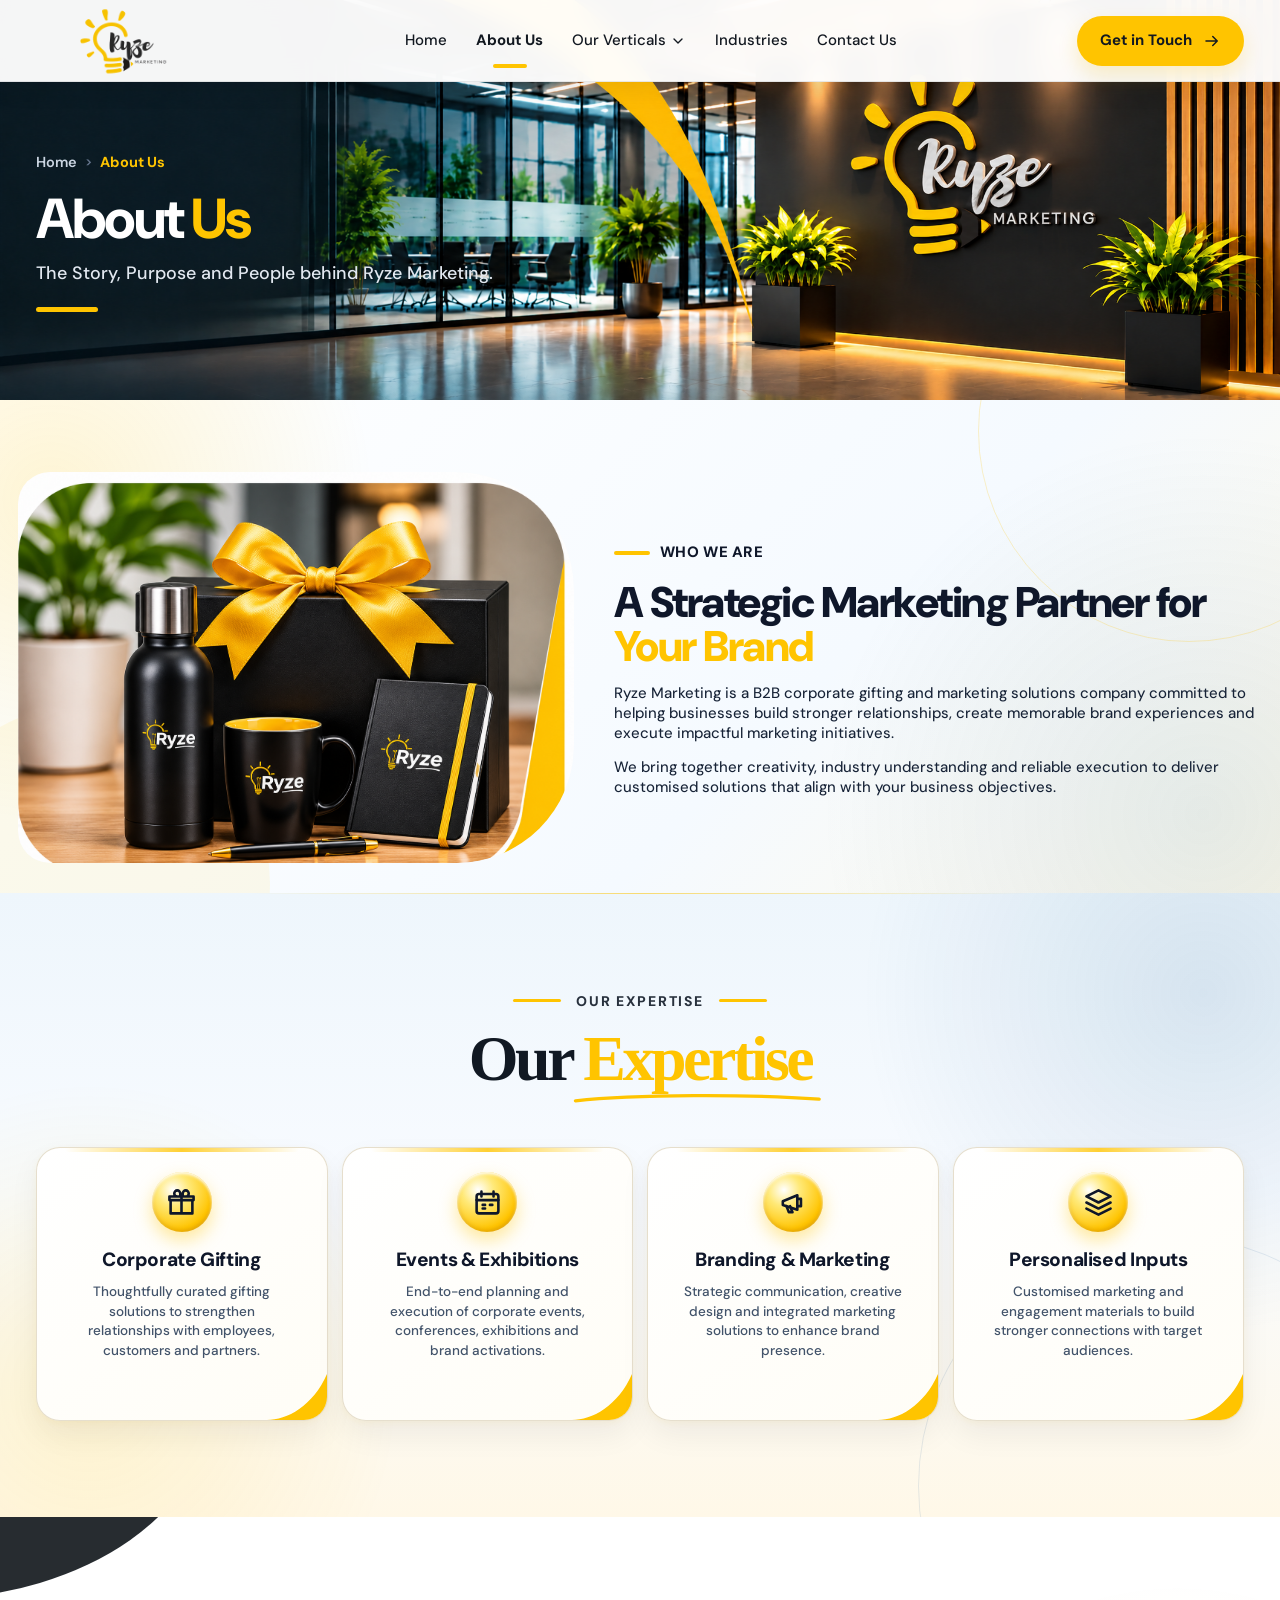
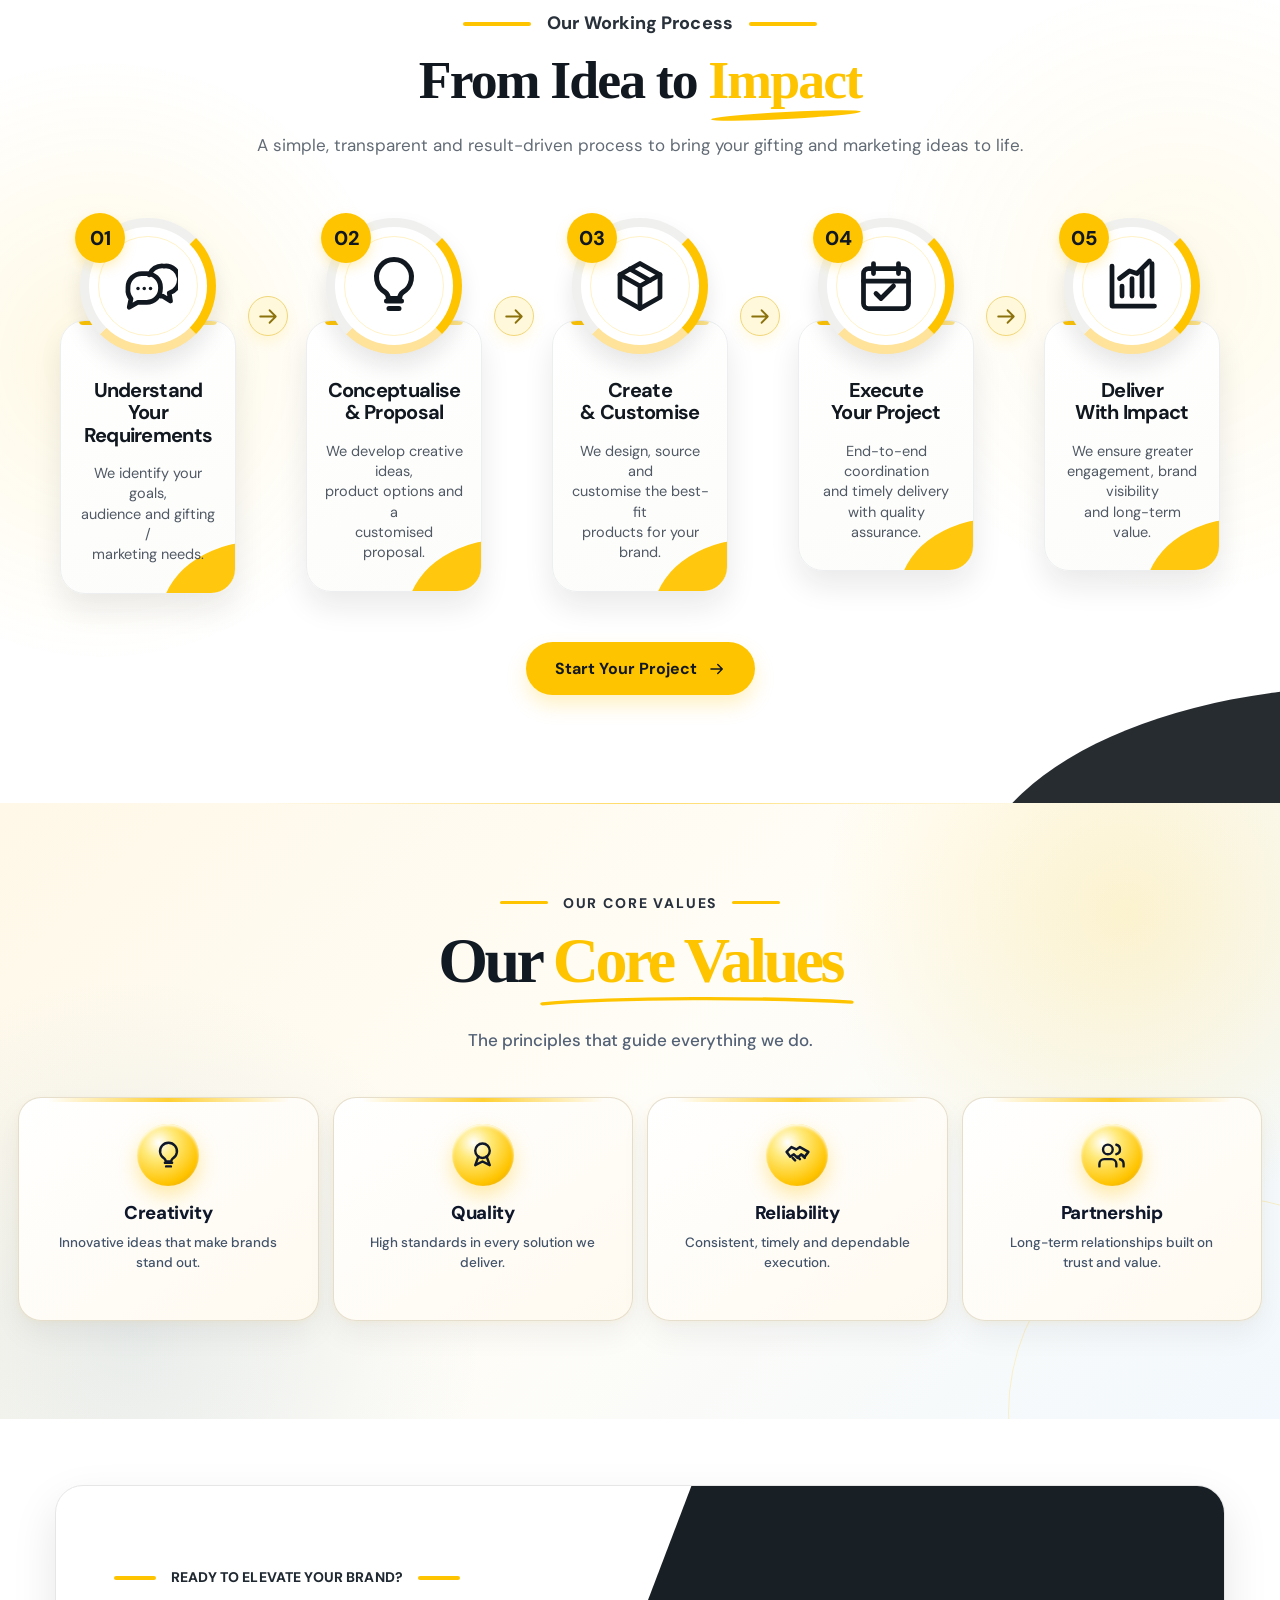
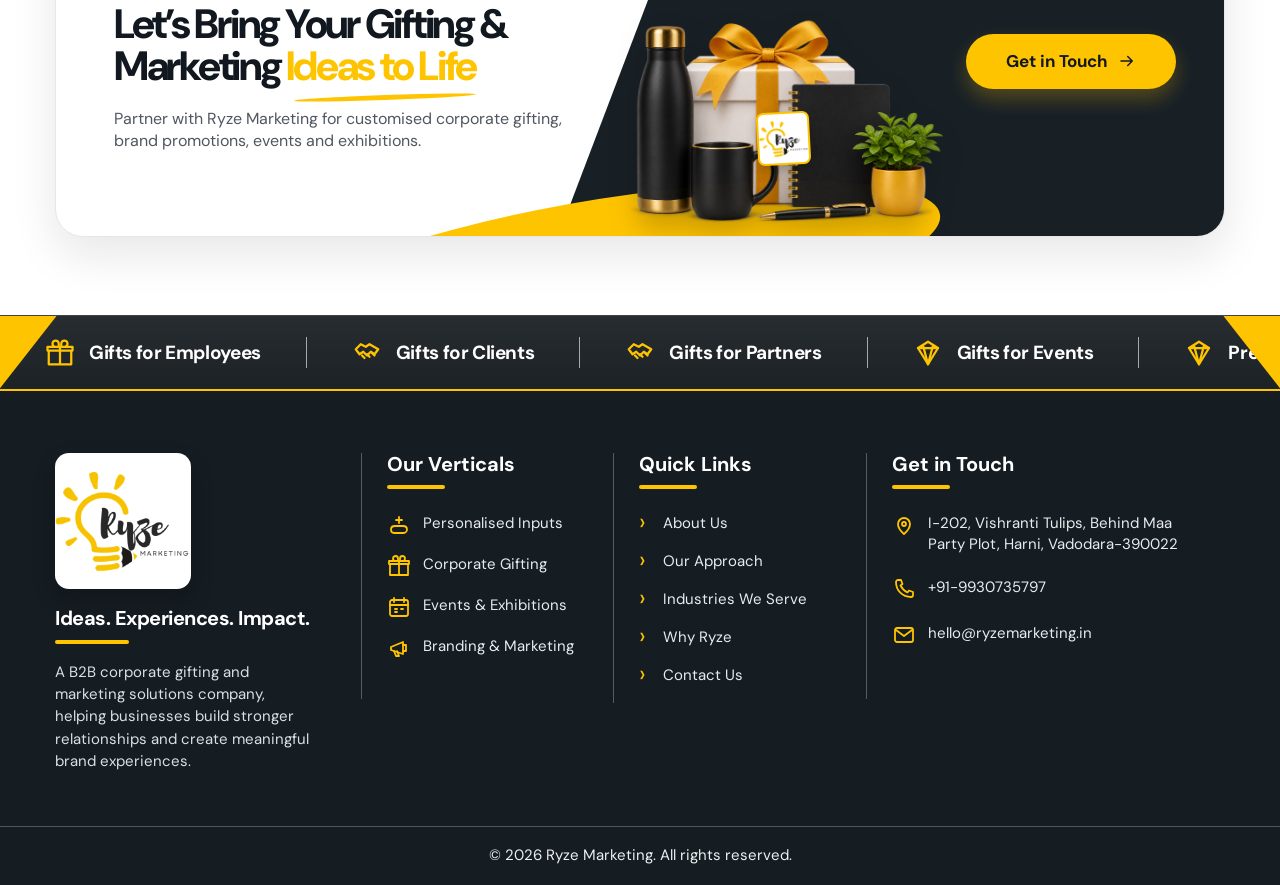
==== commit 2ad3a53a: "website" ====
--- a/pages/about.html
+++ b/pages/about.html
@@ -57,7 +57,7 @@
                 Our Verticals <svg class="nav-chevron"><use href="#icon-chevron" /></svg>
               </button>
               <div class="nav-dropdown" role="menu">
-                <a href="../index.html#solutions" role="menuitem">Personalised Inputs</a>
+                <a href="./deatilspage/Personalised%20Inputs.html" role="menuitem">Personalised Inputs</a>
                 <a href="../index.html#solutions" role="menuitem">Corporate Gifting</a>
                 <a href="../index.html#solutions" role="menuitem">Events &amp; Exhibitions</a>
                 <a href="../index.html#solutions" role="menuitem">Branding &amp; Marketing</a>
@@ -365,7 +365,7 @@
             create meaningful brand experiences.</p>
         </div>
         <div class="footer-column">
-          <h3>Our Verticals</h3><a href="../index.html#solutions"><svg class="footer-icon">
+          <h3>Our Verticals</h3><a href="./deatilspage/Personalised%20Inputs.html"><svg class="footer-icon">
               <use href="#icon-medical" />
             </svg><span>Personalised Inputs</span></a><a href="../index.html#solutions"><svg class="footer-icon">
               <use href="#icon-gift" />
--- a/styles.css
+++ b/styles.css
@@ -3808,8 +3808,13 @@
 .feature-icon-badge .feature-icon {
   width: 23px;
   height: 23px;
+  display: block;
+  fill: none;
+  stroke: currentColor;
   stroke: #0f172a;
   stroke-width: 2.2;
+  stroke-linecap: round;
+  stroke-linejoin: round;
 }
 
 .feature-card-title {
@@ -8950,3 +8955,2593 @@
   position: relative;
   z-index: 1;
 }
+
+/* About page Who We Are mobile polish. */
+@media (max-width: 600px) {
+  .about-who-section {
+    padding: 38px 0 60px;
+    background:
+      radial-gradient(circle at 90% 14%, rgba(255, 196, 0, .12) 0, rgba(255, 196, 0, 0) 28%),
+      linear-gradient(180deg, #f8fcff 0%, #ffffff 54%, #fffaf0 100%);
+  }
+
+  .about-who-section > .about-who-layout {
+    width: calc(100% - 28px);
+    gap: 27px;
+  }
+
+  .about-who-card {
+    width: 100%;
+    max-width: 340px;
+    margin-inline: auto;
+  }
+
+  .about-who-img {
+    width: 100%;
+    height: 244px;
+    object-fit: cover;
+    object-position: center 50%;
+    border-radius: 24px 86px 86px 24px;
+    box-shadow: 8px 10px 0 -5px var(--yellow), 0 15px 28px rgba(15, 23, 42, .13);
+  }
+
+  .about-who-copy-col {
+    max-width: 340px;
+    margin-inline: auto;
+    text-align: center;
+  }
+
+  .who-kicker-bar {
+    justify-content: center;
+    gap: 9px;
+    margin-bottom: 15px;
+  }
+
+  .who-kicker-line {
+    width: 31px;
+    height: 3px;
+  }
+
+  .who-kicker-text {
+    font-size: 12px;
+    letter-spacing: .1em;
+  }
+
+  .about-who-heading {
+    max-width: 340px;
+    margin: 0 auto 18px;
+    font-size: clamp(32px, 9.4vw, 43px);
+    line-height: 1.05;
+    letter-spacing: -.045em;
+  }
+
+  .about-who-text {
+    max-width: 338px;
+    margin-inline: auto;
+  }
+
+  .about-who-text p {
+    margin-bottom: 15px;
+    font-size: 15px;
+    line-height: 1.48;
+  }
+
+  .about-who-section::before {
+    top: -130px;
+    right: -180px;
+    width: 320px;
+    height: 320px;
+    opacity: .55;
+  }
+
+  .about-who-section::after {
+    left: -180px;
+    bottom: -180px;
+    width: 330px;
+    height: 330px;
+    opacity: .55;
+  }
+}
+
+/* Industries page mobile cards: restore the industry imagery in a compact thumbnail layout. */
+@media (max-width: 600px) {
+  .industries-page .industries-grid {
+    grid-template-columns: repeat(2, minmax(0, 1fr));
+    gap: 22px 14px;
+    width: 100%;
+    max-width: none;
+    margin: 0 0 50px;
+  }
+
+  .industries-page .industry-card {
+    overflow: visible;
+    border: 1px solid rgba(255, 196, 0, .68);
+    border-radius: 18px;
+    background: transparent;
+    box-shadow: 0 10px 22px rgba(15, 23, 42, .09);
+  }
+
+  .industries-page .industry-card-img-wrap {
+    height: 104px;
+    overflow: visible;
+    border-radius: 17px 17px 0 0;
+    background: #eef3f7;
+  }
+
+  .industries-page .industry-card-img-wrap img {
+    display: block;
+    width: 100%;
+    height: 104px;
+    object-fit: cover;
+    object-position: center;
+    border-radius: 17px 17px 0 0;
+  }
+
+  .industries-page .industry-badge {
+    top: 80px;
+    bottom: auto;
+    left: 50%;
+    width: 46px;
+    height: 46px;
+    border: 3px solid #fff;
+    border-radius: 14px;
+    transform: translateX(-50%);
+    box-shadow: 0 7px 15px rgba(255, 196, 0, .3), 0 4px 10px rgba(15, 23, 42, .12);
+  }
+
+  .industries-page .industry-card:hover .industry-badge {
+    transform: translateX(-50%);
+  }
+
+  .industries-page .industry-card-body {
+    min-height: 94px;
+    padding: 30px 8px 14px;
+    align-items: center;
+    justify-content: center;
+    border-top: 0;
+    border-radius: 0 0 17px 17px;
+    background: linear-gradient(145deg, #ffffff 0%, #fff8e5 100%);
+    text-align: center;
+  }
+
+  .industries-page .industry-card-body::before {
+    display: none;
+  }
+
+  .industries-page .industry-card-title {
+    max-width: 150px;
+    margin: 0;
+    font-size: 13px;
+    line-height: 1.22;
+    text-align: center;
+  }
+
+  .industries-page .industry-card-desc,
+  .industries-page .industry-corner-accent {
+    display: none;
+  }
+
+  .industries-page .industry-card:last-child {
+    grid-column: 1 / -1;
+    width: calc(50% - 7px);
+    justify-self: center;
+  }
+}
+
+/* Contact page mobile polish. */
+@media (max-width: 600px) {
+  .contact-main-section {
+    padding: 42px 0 66px;
+    background:
+      radial-gradient(circle at 92% 8%, rgba(255, 196, 0, .13) 0, rgba(255, 196, 0, 0) 28%),
+      linear-gradient(180deg, #ffffff 0%, #fbfdff 72%, #fffaf0 100%);
+  }
+
+  .contact-main-grid {
+    width: calc(100% - 28px);
+    gap: 38px;
+  }
+
+  .contact-details-col {
+    min-width: 0;
+  }
+
+  .contact-kicker {
+    gap: 10px;
+    margin-bottom: 16px;
+  }
+
+  .contact-kicker .kicker-bar {
+    width: 36px;
+    height: 4px;
+  }
+
+  .contact-kicker .kicker-text {
+    font-size: 13px;
+    letter-spacing: .08em;
+  }
+
+  .contact-main-title {
+    max-width: 340px;
+    margin-bottom: 17px;
+    font-size: clamp(34px, 9.5vw, 44px);
+    line-height: 1.06;
+  }
+
+  .contact-lead-text {
+    max-width: 340px;
+    margin-bottom: 26px;
+    font-size: 15px;
+    line-height: 1.5;
+  }
+
+  .contact-channel-cards {
+    gap: 13px;
+    margin-bottom: 28px;
+  }
+
+  .contact-channel-item {
+    gap: 14px;
+    min-height: 84px;
+    padding: 15px 14px 15px 16px;
+    border-radius: 19px;
+    border-width: 1px;
+    box-shadow: 0 8px 18px rgba(18, 24, 32, .055);
+  }
+
+  .contact-channel-item.address-channel-item {
+    align-items: flex-start;
+    min-height: 128px;
+  }
+
+  .channel-icon-badge {
+    width: 46px;
+    height: 46px;
+    flex-basis: 46px;
+    border-radius: 14px;
+  }
+
+  .channel-icon-badge .ui-icon {
+    width: 21px;
+    height: 21px;
+  }
+
+  .channel-meta-label {
+    margin-bottom: 4px;
+    font-size: 10px;
+    letter-spacing: .09em;
+  }
+
+  .channel-primary-val {
+    font-size: 15.5px;
+    line-height: 1.32;
+    overflow-wrap: anywhere;
+  }
+
+  .channel-address-sub {
+    font-size: 13.5px;
+    line-height: 1.38;
+  }
+
+  .channel-action-arrow {
+    width: 32px;
+    height: 32px;
+    flex-basis: 32px;
+    margin-top: 1px;
+  }
+
+  .contact-divider-line {
+    margin: 30px 0 24px;
+  }
+
+  .contact-social-section {
+    gap: 13px;
+  }
+
+  .social-header-wrap h3 {
+    font-size: 18px;
+  }
+
+  .social-header-hint {
+    font-size: 13.5px;
+  }
+
+  .contact-social-row {
+    display: grid;
+    grid-template-columns: repeat(3, minmax(0, 1fr));
+    gap: 9px;
+    width: 100%;
+  }
+
+  .contact-social-btn {
+    justify-content: center;
+    gap: 5px;
+    min-width: 0;
+    padding: 10px 6px;
+    border-radius: 12px;
+    font-size: 12px;
+  }
+
+  .contact-social-btn .social-icon {
+    width: 18px;
+    height: 18px;
+  }
+
+  .contact-form-wrapper {
+    width: 100%;
+    max-width: 360px;
+    margin-inline: auto;
+    padding: 8px;
+  }
+
+  .contact-form-wrapper::before {
+    width: 112px;
+    height: 112px;
+    border-width: 8px;
+    border-top-right-radius: 28px;
+  }
+
+  .contact-form-wrapper::after {
+    width: 92px;
+    height: 92px;
+    border-bottom-left-radius: 28px;
+    border-top-right-radius: 16px;
+  }
+
+  .contact-form-card {
+    padding: 30px 16px 26px;
+    border-radius: 23px;
+    border-width: 1.5px;
+  }
+
+  .contact-form-card h2 {
+    margin-bottom: 22px;
+    font-size: 26px;
+  }
+
+  .contact-form-grid {
+    gap: 12px;
+  }
+
+  .contact-input-box {
+    border-radius: 13px;
+  }
+
+  .contact-input-box input,
+  .contact-input-box select,
+  .contact-input-box textarea {
+    min-height: 48px;
+    padding: 12px 12px 12px 42px;
+    font-size: 14px;
+  }
+
+  .contact-textarea-wrap textarea {
+    min-height: 108px;
+  }
+
+  .contact-submit-row {
+    margin-top: 5px;
+  }
+
+  .contact-submit-btn {
+    width: 100%;
+    justify-content: center;
+    padding: 13px 22px;
+  }
+}
+
+@media (max-width: 600px) {
+  .contact-location-section {
+    min-height: 0;
+  }
+
+  .location-edge-accent {
+    width: 14px;
+    clip-path: polygon(0 0, 100% 0, 0 82%);
+  }
+
+  .location-right-accent {
+    width: 12px;
+    height: 56%;
+  }
+
+  .location-content-container {
+    min-height: 0;
+  }
+
+  .location-text-col {
+    padding: 48px 28px 34px;
+  }
+
+  .location-badge {
+    gap: 9px;
+    margin-bottom: 13px;
+  }
+
+  .location-badge .kicker-bar {
+    width: 32px;
+    height: 4px;
+  }
+
+  .location-badge .kicker-text {
+    font-size: 12px;
+    letter-spacing: .1em;
+  }
+
+  .location-heading {
+    margin-bottom: 13px;
+    font-size: clamp(36px, 10vw, 46px);
+  }
+
+  .location-lead {
+    margin-bottom: 22px;
+    font-size: 15px;
+    line-height: 1.48;
+  }
+
+  .location-details-card {
+    gap: 13px;
+    padding: 16px 15px;
+    border-radius: 18px;
+    margin-bottom: 20px;
+  }
+
+  .location-details-icon {
+    width: 44px;
+    height: 44px;
+    flex-basis: 44px;
+    border-radius: 13px;
+  }
+
+  .location-details-label {
+    font-size: 10px;
+  }
+
+  .location-details-address {
+    font-size: 14px;
+    line-height: 1.42;
+  }
+
+  .location-maps-link {
+    padding: 10px 17px;
+    font-size: 13.5px;
+  }
+
+  .location-map-col {
+    min-height: 300px;
+    height: 300px;
+  }
+
+  .location-map-col::before {
+    width: 100%;
+    height: 42px;
+  }
+
+  .map-floating-badge {
+    display: none;
+  }
+}
+
+/* Industries mobile layout: compact two-column cards with clear icon overlap. */
+@media (max-width: 600px) {
+  .industries-main-section {
+    padding: 64px 0 78px;
+    background:
+      radial-gradient(circle at 8% 10%, rgba(255, 196, 0, .18) 0, rgba(255, 196, 0, 0) 31%),
+      radial-gradient(circle at 92% 56%, rgba(46, 105, 157, .13) 0, rgba(46, 105, 157, 0) 34%),
+      linear-gradient(180deg, #f8fbff 0%, #fffdf8 53%, #fff8e9 100%);
+  }
+
+  .industries-main-section > .container {
+    width: calc(100% - 28px);
+  }
+
+  .industries-main-section::after {
+    right: -210px;
+    bottom: 54px;
+    width: 390px;
+    height: 390px;
+  }
+
+  .industries-header-wrap {
+    margin: 0 auto 42px;
+  }
+
+  .industries-header-wrap .who-kicker-bar {
+    gap: 9px;
+    margin-bottom: 18px;
+  }
+
+  .industries-header-wrap .who-kicker-line {
+    width: 27px;
+    height: 3px;
+  }
+
+  .industries-header-wrap .who-kicker-text {
+    font-size: 11px;
+    letter-spacing: .12em;
+  }
+
+  .industries-section-title {
+    max-width: 340px;
+    margin-bottom: 20px;
+    font-size: clamp(34px, 10.5vw, 47px);
+    line-height: 1.02;
+  }
+
+  .industries-title-highlight {
+    padding-bottom: 10px;
+  }
+
+  .industries-title-underline {
+    height: 11px;
+  }
+
+  .industries-section-lead {
+    max-width: 340px;
+    font-size: 14px;
+    line-height: 1.55;
+  }
+
+  .industries-grid {
+    grid-template-columns: repeat(2, minmax(0, 1fr));
+    gap: 22px 14px;
+    max-width: none;
+    margin: 0 0 50px;
+  }
+
+  .industry-card {
+    min-width: 0;
+    overflow: visible;
+    border-radius: 18px;
+    border: 2px solid var(--yellow);
+    background: #fffdf8;
+    box-shadow: 0 10px 22px rgba(15, 23, 42, .08);
+  }
+
+  .industry-card-img-wrap {
+    height: 0;
+    overflow: visible;
+    background: transparent;
+  }
+
+  .industry-card-img-wrap img {
+    display: none;
+  }
+
+  .industry-badge {
+    top: 0;
+    bottom: auto;
+    left: 50%;
+    width: 48px;
+    height: 48px;
+    border: 3px solid #fff;
+    border-radius: 14px;
+    transform: translate(-50%, -50%);
+    box-shadow: 0 7px 15px rgba(255, 196, 0, .34), 0 4px 10px rgba(15, 23, 42, .12);
+  }
+
+  .industry-card:hover .industry-badge {
+    transform: translate(-50%, -50%);
+  }
+
+  .industry-badge-icon {
+    width: 24px;
+    height: 24px;
+  }
+
+  .industry-card-body {
+    min-height: 92px;
+    padding: 26px 8px 15px;
+    align-items: center;
+    justify-content: center;
+    text-align: center;
+    border-top: 0;
+    border-radius: 16px;
+    background: linear-gradient(145deg, #ffffff 0%, #fffaf0 100%);
+  }
+
+  .industry-card-body::before {
+    left: 50%;
+    top: 0;
+    width: 34px;
+    height: 3px;
+    transform: translateX(-50%);
+  }
+
+  .industry-card-body::after {
+    right: -34px;
+    bottom: -43px;
+    width: 110px;
+    height: 110px;
+    background: radial-gradient(circle, rgba(255, 196, 0, .22) 0%, rgba(255, 196, 0, 0) 72%);
+  }
+
+  .industry-card-title {
+    max-width: 140px;
+    margin: 0;
+    font-size: 13px;
+    line-height: 1.22;
+    letter-spacing: -.015em;
+  }
+
+  .industry-card-desc,
+  .industry-corner-accent {
+    display: none;
+  }
+}
+
+/* Mobile marquee refinement: keep the decorative corners from covering the first words. */
+@media (max-width: 600px) {
+  .footer-marquee {
+    height: 58px;
+    background: linear-gradient(180deg, #202a32 0%, #141d25 100%);
+    border-bottom-width: 2px;
+  }
+
+  .footer-marquee::before,
+  .footer-marquee::after {
+    top: 0;
+    width: 24px;
+    height: 100%;
+    transform: none;
+  }
+
+  .footer-marquee::before {
+    left: 0;
+    clip-path: polygon(0 0, 100% 0, 0 100%);
+  }
+
+  .footer-marquee::after {
+    right: 0;
+    clip-path: polygon(100% 0, 100% 100%, 0 100%);
+  }
+
+  .footer-marquee .marquee-track {
+    animation-duration: 30s;
+  }
+
+  .footer-marquee .marquee-item {
+    gap: 8px;
+    padding: 0 20px;
+    font-size: 13px;
+    letter-spacing: -.01em;
+  }
+
+  .footer-marquee .marquee-icon {
+    width: 21px;
+    height: 21px;
+    flex-basis: 21px;
+  }
+
+  .footer-marquee .marquee-group > i {
+    height: 23px;
+  }
+}
+
+/* Mobile navigation: don't reserve space for a closed static dropdown. */
+@media (max-width: 900px) {
+  .main-nav .nav-dropdown {
+    display: none;
+    height: 0;
+    overflow: hidden;
+  }
+
+  .main-nav .nav-dropdown-wrap.is-open .nav-dropdown,
+  .main-nav .nav-dropdown-wrap:focus-within .nav-dropdown {
+    display: block;
+    height: auto;
+    overflow: visible;
+  }
+}
+
+/* Home About section mobile polish. */
+@media (max-width: 600px) {
+  .about-reference {
+    padding: 34px 0 66px;
+    background:
+      radial-gradient(circle at 92% 7%, rgba(255, 196, 0, .15) 0, rgba(255, 196, 0, 0) 30%),
+      linear-gradient(180deg, #ffffff 0%, #fffdf8 64%, #f7fbff 100%);
+  }
+
+  .about-reference-inner {
+    width: calc(100% - 28px);
+    gap: 30px;
+  }
+
+  .about-collage-wrap {
+    height: 238px;
+    border-width: 6px;
+    border-radius: 26px 96px 96px 26px;
+    box-shadow: 10px 12px 0 -6px var(--yellow), 0 18px 32px rgba(16, 21, 28, .14);
+  }
+
+  .about-collage-wrap::before {
+    inset: 12px 18px 12px 12px;
+    border-width: 4px;
+    border-radius: 23px 84px 84px 23px;
+  }
+
+  .about-collage {
+    object-position: center center;
+  }
+
+  .about-copy {
+    padding: 0 5px;
+    text-align: center;
+  }
+
+  .about-kicker {
+    justify-content: center;
+    gap: 10px;
+    margin-bottom: 16px;
+    font-size: 13px;
+    letter-spacing: .03em;
+  }
+
+  .about-kicker span {
+    width: 40px;
+    height: 4px;
+  }
+
+  .about-copy h2 {
+    max-width: 340px;
+    margin: 0 auto 20px;
+    font-size: clamp(31px, 8.8vw, 39px);
+    line-height: 1.07;
+    letter-spacing: -.045em;
+  }
+
+  .about-copy h2 em::after {
+    bottom: -6px;
+    height: 4px;
+  }
+
+  .about-lead {
+    max-width: 340px;
+    margin: 0 auto 25px;
+    font-size: 15px;
+    line-height: 1.52;
+  }
+
+  .about-mission-grid {
+    gap: 14px;
+    text-align: left;
+  }
+
+  .about-mission-card {
+    grid-template-columns: 56px minmax(0, 1fr);
+    gap: 14px;
+    padding: 16px 14px;
+    border-radius: 20px;
+    border-color: rgba(255, 196, 0, .48);
+    box-shadow: 0 10px 22px rgba(30, 34, 40, .07);
+  }
+
+  .about-mission-icon {
+    width: 56px;
+    height: 56px;
+    border-radius: 15px;
+  }
+
+  .about-mission-icon .ui-icon {
+    width: 31px;
+    height: 31px;
+  }
+
+  .about-mission-card h3 {
+    margin: 1px 0 7px;
+    font-size: 19px;
+    line-height: 1.12;
+  }
+
+  .about-mission-card p {
+    font-size: 14px;
+    line-height: 1.42;
+  }
+}
+
+/* Business verticals mobile polish. */
+@media (max-width: 600px) {
+  .verticals-showcase {
+    padding: 58px 0 72px;
+    background:
+      radial-gradient(circle at 8% 5%, rgba(255, 196, 0, .13) 0, rgba(255, 196, 0, 0) 28%),
+      linear-gradient(180deg, #f9fcff 0%, #ffffff 42%, #fffaf0 100%);
+  }
+
+  .verticals-reference {
+    width: calc(100% - 28px);
+  }
+
+  .verticals-reference-intro {
+    padding: 0 4px;
+  }
+
+  .verticals-reference-intro .verticals-kicker {
+    gap: 9px;
+    margin-bottom: 18px;
+    font-size: 12px;
+    letter-spacing: .055em;
+  }
+
+  .verticals-reference-intro .kicker-line {
+    width: 28px;
+    height: 3px;
+  }
+
+  .verticals-reference-intro .verticals-heading {
+    max-width: 340px;
+    margin-inline: auto;
+    font-size: clamp(36px, 9.6vw, 46px);
+    line-height: 1.04;
+    letter-spacing: -.055em;
+  }
+
+  .verticals-reference-intro .highlight-pill {
+    margin-top: 9px;
+    padding-bottom: 10px;
+  }
+
+  .verticals-reference-intro .highlight-pill::after {
+    left: 5%;
+    height: 4px;
+  }
+
+  .verticals-reference-intro .verticals-desc {
+    max-width: 330px;
+    margin: 22px auto 34px;
+    font-size: 15px;
+    line-height: 1.52;
+  }
+
+  .verticals-reference-grid {
+    gap: 18px;
+  }
+
+  .vertical-reference-card {
+    border-radius: 22px;
+    box-shadow: 0 12px 25px rgba(21, 29, 37, .1);
+  }
+
+  .vertical-reference-media {
+    height: 198px;
+    border-radius: 22px 22px 0 0;
+  }
+
+  .vertical-reference-body {
+    min-height: 0;
+    margin-top: -16px;
+    padding: 42px 18px 18px;
+    border-radius: 22px;
+  }
+
+  .vertical-reference-icon {
+    top: -37px;
+    left: 18px;
+    width: 62px;
+    height: 62px;
+    border-radius: 18px;
+  }
+
+  .vertical-reference-icon .ui-icon {
+    width: 33px;
+    height: 33px;
+  }
+
+  .vertical-reference-body h3 {
+    margin-bottom: 9px;
+    font-size: 21px;
+    line-height: 1.08;
+    white-space: normal;
+  }
+
+  .vertical-reference-body p {
+    min-height: 0;
+    margin-bottom: 15px;
+    font-size: 14px;
+    line-height: 1.42;
+  }
+
+  .vertical-reference-body ul {
+    gap: 7px;
+    font-size: 13px;
+  }
+
+  .vertical-reference-cta {
+    margin-top: 20px;
+    font-size: 13px;
+  }
+}
+
+/* Why Choose mobile polish: crop the portrait product visual into a balanced feature frame. */
+@media (max-width: 600px) {
+  .why-choose-section {
+    padding: 52px 0 72px;
+    background:
+      radial-gradient(circle at 94% 10%, rgba(255, 196, 0, .14) 0, rgba(255, 196, 0, 0) 28%),
+      linear-gradient(180deg, #ffffff 0%, #fbfdff 62%, #fffaf0 100%);
+  }
+
+  .why-choose-layout {
+    width: calc(100% - 28px);
+    gap: 30px;
+  }
+
+  .why-choose-visual-wrap {
+    width: 100%;
+    max-width: 340px;
+    height: 298px;
+    overflow: hidden;
+    border: 5px solid #fff;
+    border-radius: 24px 88px 88px 24px;
+    background: #f4f5f2;
+    box-shadow: 9px 10px 0 -5px var(--yellow), 0 16px 30px rgba(16, 21, 28, .15);
+  }
+
+  .why-choose-gift-img {
+    width: 100%;
+    height: 100%;
+    object-fit: cover;
+    object-position: center 52%;
+  }
+
+  .why-choose-header-center {
+    margin-bottom: 28px;
+  }
+
+  .why-choose-kicker-bar {
+    gap: 9px;
+    margin-bottom: 13px;
+  }
+
+  .why-choose-kicker-bar .kicker-line {
+    width: 31px;
+    height: 3px;
+  }
+
+  .why-choose-kicker-bar .kicker-text {
+    font-size: 12px;
+    letter-spacing: .12em;
+  }
+
+  .why-choose-title-main {
+    max-width: 340px;
+    font-size: clamp(36px, 10vw, 46px);
+    line-height: 1.03;
+  }
+
+  .why-choose-subtitle {
+    max-width: 330px;
+    font-size: 15px;
+    line-height: 1.52;
+  }
+
+  .why-feature-grid {
+    width: 100%;
+    max-width: 340px;
+    gap: 15px;
+  }
+
+  .why-feature-card {
+    min-height: 0;
+    padding: 20px 14px 18px;
+    border-radius: 19px;
+  }
+
+  .feature-icon-badge {
+    width: 48px;
+    height: 48px;
+    margin-bottom: 10px;
+  }
+
+  .feature-card-title {
+    font-size: 16px;
+  }
+
+  .feature-card-desc {
+    max-width: 270px;
+    font-size: 13.5px;
+  }
+}
+
+/* Why Choose feature cards: compact horizontal mobile treatment. */
+@media (max-width: 600px) {
+  .why-feature-grid {
+    gap: 14px;
+  }
+
+  .why-feature-card {
+    display: grid;
+    grid-template-columns: 54px minmax(0, 1fr);
+    grid-template-rows: auto auto;
+    align-items: center;
+    column-gap: 15px;
+    padding: 16px 19px 16px 16px;
+    min-height: 112px;
+    text-align: left;
+    border-radius: 20px;
+    background: linear-gradient(135deg, #ffffff 0%, #fffdf7 100%);
+  }
+
+  .feature-icon-badge {
+    grid-row: 1 / span 2;
+    width: 54px;
+    height: 54px;
+    margin: 0;
+  }
+
+  .feature-icon-badge .feature-icon {
+    width: 25px;
+    height: 25px;
+  }
+
+  .feature-card-title {
+    align-self: end;
+    margin: 0 0 4px;
+    font-size: 16px;
+    line-height: 1.15;
+    text-align: left;
+  }
+
+  .feature-card-desc {
+    align-self: start;
+    max-width: none;
+    font-size: 13px;
+    line-height: 1.35;
+    text-align: left;
+  }
+
+  .feature-card-corner-accent {
+    width: 34px;
+    height: 34px;
+  }
+}
+
+/* Home Industries arch: refined mobile composition. */
+@media (max-width: 600px) {
+  .industries-section {
+    padding: 54px 0 42px;
+    background:
+      radial-gradient(circle at 50% 44%, rgba(255, 231, 157, .26) 0, rgba(255, 231, 157, 0) 35%),
+      linear-gradient(180deg, #ffffff 0%, #fbfdff 68%, #fff9e8 100%);
+  }
+
+  .industries-decor.decor-top-left {
+    width: 150px;
+    height: 96px;
+    opacity: .95;
+  }
+
+  .industries-decor.decor-top-right {
+    width: 116px;
+    height: 82px;
+    opacity: .75;
+  }
+
+  .industries-decor.decor-bottom-left,
+  .industries-decor.decor-bottom-right {
+    width: 180px;
+    height: 72px;
+  }
+
+  .industries-header {
+    width: calc(100% - 30px);
+  }
+
+  .industries-header .industries-kicker {
+    gap: 10px;
+    margin-bottom: 16px;
+    font-size: 11px;
+    letter-spacing: .12em;
+  }
+
+  .industries-header .kicker-line {
+    width: 27px;
+    height: 3px;
+  }
+
+  .industries-header h2 {
+    max-width: 340px;
+    font-size: clamp(35px, 9.8vw, 45px);
+    line-height: 1.03;
+  }
+
+  .industries-header .across-text {
+    padding-bottom: 7px;
+  }
+
+  .industries-header .across-underline {
+    bottom: -5px;
+    height: 11px;
+  }
+
+  .industries-header .industries-lead {
+    max-width: 320px;
+    margin-top: 21px;
+    font-size: 14px;
+    line-height: 1.52;
+  }
+
+  .industries-arch-stage {
+    width: calc(100% - 20px);
+    grid-template-columns: repeat(2, minmax(0, 1fr));
+    gap: 25px 12px;
+    padding: 0 5px;
+    margin-top: 28px;
+  }
+
+  .industries-arch-center {
+    width: min(330px, 94%);
+    height: 232px;
+    margin-bottom: 26px;
+  }
+
+  .arch-center-frame {
+    border-width: 7px;
+    border-radius: 170px 170px 0 0;
+    box-shadow: 0 -8px 25px rgba(255, 196, 0, .14), 0 15px 30px rgba(15, 23, 42, .14);
+  }
+
+  .arch-center-frame img {
+    object-position: center 24%;
+  }
+
+  .arch-center-badge {
+    width: min(245px, 84%);
+    padding: 8px 12px 7px;
+    gap: 8px;
+    border-radius: 20px 20px 0 0;
+  }
+
+  .arch-center-badge .badge-accent-line {
+    width: 22px;
+  }
+
+  .arch-center-badge .badge-content {
+    gap: 7px;
+  }
+
+  .arch-center-badge .badge-icon {
+    width: 20px;
+    height: 20px;
+  }
+
+  .arch-center-badge .badge-title {
+    font-size: 12.5px;
+  }
+
+  .arch-center-badge .badge-sub {
+    font-size: 10.5px;
+  }
+
+  .arch-card {
+    max-width: none;
+    min-height: 78px;
+    padding: 24px 8px 13px;
+    border-radius: 18px;
+    border-width: 2px;
+    box-shadow: 0 8px 18px rgba(255, 196, 0, .17), 0 3px 8px rgba(15, 23, 42, .05);
+  }
+
+  .arch-card-badge {
+    top: -24px;
+    width: 43px;
+    height: 43px;
+    border-radius: 13px;
+  }
+
+  .arch-badge-icon {
+    width: 21px;
+    height: 21px;
+  }
+
+  .arch-card-title {
+    font-size: 11.5px;
+    line-height: 1.24;
+  }
+
+  .arch-card-corner-accent {
+    width: 27px;
+    height: 27px;
+    border-bottom-right-radius: 15px;
+  }
+}
+
+/* Process mobile layout: vertical timeline without horizontal overflow. */
+@media (max-width: 600px) {
+  .process-section {
+    padding: 58px 0 76px;
+    overflow: hidden;
+    background:
+      radial-gradient(circle at 10% 4%, rgba(255, 196, 0, .12) 0, rgba(255, 196, 0, 0) 28%),
+      linear-gradient(180deg, #ffffff 0%, #fbfdff 62%, #fffaf0 100%);
+  }
+
+  .process-container {
+    width: calc(100% - 28px);
+  }
+
+  .process-kicker {
+    justify-content: center;
+    gap: 9px;
+    font-size: 12px;
+    letter-spacing: .08em;
+  }
+
+  .process-kicker span {
+    width: 30px;
+    height: 3px;
+  }
+
+  .process-title {
+    max-width: 340px;
+    margin-inline: auto;
+    font-size: clamp(37px, 10vw, 47px);
+    line-height: 1.04;
+    text-align: center;
+  }
+
+  .process-subtitle {
+    max-width: 330px;
+    margin: 20px auto 38px;
+    font-size: 14px;
+    line-height: 1.5;
+    text-align: center;
+  }
+
+  .process-flow {
+    display: grid;
+    grid-template-columns: 1fr;
+    gap: 38px;
+    width: 100%;
+  }
+
+  .process-arrow {
+    display: none;
+  }
+
+  .process-card-wrap,
+  .process-card-wrap:last-child {
+    grid-column: auto;
+    width: 100%;
+    padding-top: 6px;
+  }
+
+  .process-orb {
+    width: 112px;
+    height: 112px;
+    margin-bottom: -28px;
+    border-width: 8px;
+  }
+
+  .process-orb .ui-icon {
+    width: 52px;
+    height: 52px;
+  }
+
+  .process-number {
+    left: -11px;
+    top: -11px;
+    width: 44px;
+    height: 44px;
+    font-size: 17px;
+  }
+
+  .process-card {
+    min-height: 174px;
+    padding: 47px 20px 24px;
+    border-radius: 22px;
+    text-align: center;
+  }
+
+  .process-card h3 {
+    margin-bottom: 13px;
+    font-size: 19px;
+    line-height: 1.14;
+  }
+
+  .process-card p {
+    max-width: 280px;
+    margin-inline: auto;
+    font-size: 13.5px;
+    line-height: 1.42;
+  }
+
+  .process-cta {
+    margin-top: 36px;
+  }
+}
+
+/* CTA mobile polish: separate the product visual and action from the decorative shapes. */
+@media (max-width: 600px) {
+  .cta-reference {
+    padding: 42px 0 58px;
+    background: linear-gradient(180deg, #ffffff 0%, #fbfdff 100%);
+  }
+
+  .cta-reference-inner {
+    width: calc(100% - 28px);
+    display: flex;
+    flex-direction: column;
+    align-items: stretch;
+    min-height: 0;
+    padding: 27px 18px 22px;
+    border-radius: 22px;
+    box-shadow: 0 16px 30px rgba(15, 23, 42, .12);
+  }
+
+  .cta-reference-inner::before {
+    inset: 51% 0 0;
+    clip-path: none;
+    background: #182026;
+  }
+
+  .cta-reference-inner::after {
+    right: -35px;
+    bottom: -42px;
+    width: 230px;
+    height: 82px;
+    transform: rotate(-7deg);
+  }
+
+  .cta-reference-kicker {
+    justify-content: center;
+    gap: 8px;
+    margin-bottom: 15px;
+    font-size: 10px;
+    letter-spacing: .045em;
+  }
+
+  .cta-reference-kicker span {
+    width: 25px;
+    height: 3px;
+  }
+
+  .cta-reference-copy {
+    text-align: center;
+  }
+
+  .cta-reference-copy h2 {
+    max-width: 320px;
+    margin-inline: auto;
+    font-size: clamp(30px, 8.5vw, 40px);
+    line-height: 1.04;
+    letter-spacing: -.05em;
+  }
+
+  .cta-reference-copy h2 em::after {
+    bottom: -5px;
+    height: 4px;
+  }
+
+  .cta-reference-lead {
+    max-width: 300px;
+    margin: 19px auto 0;
+    font-size: 14px;
+    line-height: 1.48;
+  }
+
+  .cta-reference-products {
+    width: 100%;
+    height: 190px;
+    margin: 10px 0 0;
+    align-self: center;
+  }
+
+  .cta-reference-products > img:first-child {
+    object-fit: contain;
+    object-position: center bottom;
+  }
+
+  .cta-reference-logo {
+    left: 45%;
+    top: 58%;
+    width: 42px;
+    height: 42px;
+  }
+
+  .cta-reference-action {
+    align-self: center;
+    margin-top: 4px;
+  }
+
+  .cta-reference-action .button {
+    min-width: 190px;
+    padding: 13px 22px;
+    font-size: 15px;
+    box-shadow: 0 8px 18px rgba(255, 196, 0, .3);
+  }
+}
+
+/* Industries mobile grid: center the final single card for a balanced finish. */
+@media (max-width: 600px) {
+  .industries-section .industries-arch-stage {
+    row-gap: 25px;
+    padding-bottom: 18px;
+  }
+
+  .industries-section .arch-card {
+    min-height: 80px;
+  }
+
+  .industries-section .arch-card-9 {
+    grid-column: 1 / -1;
+    width: calc(50% - 6px) !important;
+    justify-self: center;
+  }
+
+  .industries-section .decor-bottom-left,
+  .industries-section .decor-bottom-right {
+    bottom: -2px;
+  }
+}
+
+/* Footer mobile refinement: create a cleaner, more compact reading flow. */
+@media (max-width: 600px) {
+  .reference-footer {
+    background:
+      radial-gradient(circle at 100% 0%, rgba(255, 196, 0, .12), transparent 28%),
+      linear-gradient(180deg, #141d24 0%, #10171d 100%);
+  }
+
+  .reference-footer::before {
+    content: '';
+    display: block;
+    height: 3px;
+    background: linear-gradient(90deg, var(--yellow), rgba(255, 196, 0, .35), var(--yellow));
+  }
+
+  .reference-footer .footer-grid {
+    width: calc(100% - 32px);
+    gap: 0;
+    padding: 30px 0 10px;
+  }
+
+  .reference-footer .footer-about {
+    padding: 0 0 24px;
+    border-bottom: 1px solid rgba(255, 255, 255, .18);
+    text-align: center;
+  }
+
+  .reference-footer .footer-logo {
+    width: 104px;
+    height: 104px;
+    margin-bottom: 16px;
+    margin-left: auto;
+    margin-right: auto;
+    border-radius: 16px;
+    box-shadow: 0 8px 18px rgba(0, 0, 0, .25);
+  }
+
+  .reference-footer .footer-about h3 {
+    margin-bottom: 14px;
+    font-size: 19px;
+  }
+
+  .reference-footer .footer-about h3::after {
+    width: 66px;
+    height: 3px;
+    margin: 9px auto 0;
+  }
+
+  .reference-footer .footer-about p {
+    max-width: 340px;
+    margin-left: auto;
+    margin-right: auto;
+    font-size: 14px;
+    line-height: 1.55;
+  }
+
+  .reference-footer .footer-column,
+  .reference-footer .footer-contact {
+    min-height: 0;
+    padding: 21px 0 18px;
+    border: 0;
+    border-bottom: 1px solid rgba(255, 255, 255, .18);
+  }
+
+  .reference-footer .footer-column h3 {
+    margin-bottom: 16px;
+    font-size: 18px;
+  }
+
+  .reference-footer .footer-column h3::after {
+    width: 56px;
+    height: 3px;
+    margin-top: 8px;
+  }
+
+  .reference-footer .footer-column > a {
+    align-items: center;
+    gap: 10px;
+    margin-bottom: 12px;
+    font-size: 14px;
+    line-height: 1.35;
+  }
+
+  .reference-footer .footer-column > a:last-child {
+    margin-bottom: 0;
+  }
+
+  .reference-footer .footer-icon {
+    width: 21px;
+    height: 21px;
+    flex-basis: 21px;
+  }
+
+  .reference-footer .footer-arrow {
+    flex-basis: 11px;
+    font-size: 21px;
+  }
+
+  .reference-footer .footer-contact > a {
+    align-items: flex-start;
+    margin-bottom: 14px !important;
+  }
+
+  .reference-footer .footer-bottom .container {
+    width: calc(100% - 32px);
+    padding: 14px 0;
+    font-size: 12px;
+  }
+}
+
+/* Contact intro mobile alignment. */
+@media (max-width: 600px) {
+  .contact-main-section .contact-details-col {
+    text-align: center;
+  }
+
+  .contact-main-section .contact-kicker {
+    justify-content: center;
+  }
+
+  .contact-main-section .contact-main-title,
+  .contact-main-section .contact-lead-text {
+    margin-left: auto;
+    margin-right: auto;
+  }
+
+  .contact-main-section .contact-channel-cards {
+    text-align: left;
+  }
+}
+
+/* Mobile enquiry popup: start directly with the fields. */
+@media (max-width: 600px) {
+  .enquiry-modal-right .enquiry-form-title,
+  .enquiry-modal-right .enquiry-form-bar {
+    display: none;
+  }
+
+  .enquiry-modal-right {
+    padding-top: 22px;
+  }
+}
+
+/* Personalised Inputs detail page. */
+.detail-page {
+  --detail-ink: #111827;
+  --detail-muted: #5f6b79;
+  --detail-line: #e5e9ef;
+  background: #fbfcfe;
+  color: var(--detail-ink);
+}
+
+.detail-container {
+  width: min(1180px, calc(100% - 48px));
+  margin-inline: auto;
+}
+
+.detail-page-banner {
+  position: relative;
+  isolation: isolate;
+  overflow: hidden;
+  background:
+    radial-gradient(circle at 84% 38%, rgba(255, 196, 0, .2), transparent 25%),
+    linear-gradient(110deg, #0f1724 0%, #17232d 62%, #111923 100%);
+  color: #fff;
+}
+
+.detail-page-banner::before {
+  content: '';
+  position: absolute;
+  z-index: -1;
+  top: -100px;
+  right: 22%;
+  width: 330px;
+  height: 330px;
+  border: 1px solid rgba(255, 196, 0, .24);
+  border-radius: 50%;
+  box-shadow: 0 0 0 28px rgba(255, 196, 0, .05), 0 0 0 58px rgba(255, 196, 0, .03);
+}
+
+.detail-page-banner-inner {
+  position: relative;
+  display: grid;
+  grid-template-columns: 1fr .82fr;
+  align-items: center;
+  min-height: 300px;
+  gap: 38px;
+}
+
+.detail-page-banner-copy {
+  position: relative;
+  z-index: 2;
+  padding: 37px 0 42px;
+}
+
+.detail-page-banner .detail-breadcrumb {
+  margin-bottom: 28px;
+  color: #bac5d1;
+}
+
+.detail-page-banner .detail-breadcrumb a:hover {
+  color: var(--yellow);
+}
+
+.detail-page-banner .detail-kicker {
+  color: #f7fafc;
+}
+
+.detail-page-banner h1 {
+  margin: 14px 0 0;
+  color: #fff;
+  font-family: "Times New Roman", Times, serif;
+  font-size: clamp(44px, 5vw, 72px);
+  line-height: .98;
+  letter-spacing: -.05em;
+}
+
+.detail-page-banner h1 em {
+  position: relative;
+  color: var(--yellow);
+  font-style: normal;
+}
+
+.detail-page-banner h1 em::after {
+  content: '';
+  position: absolute;
+  right: 0;
+  bottom: -10px;
+  left: 5%;
+  height: 5px;
+  border-radius: 50%;
+  background: var(--yellow);
+  transform: rotate(-2deg);
+}
+
+.detail-page-banner-copy > p {
+  max-width: 540px;
+  margin: 25px 0 0;
+  color: #d5dce5;
+  font-size: 17px;
+  line-height: 1.5;
+}
+
+.detail-page-banner-visual {
+  position: relative;
+  align-self: stretch;
+  min-height: 300px;
+}
+
+.detail-page-banner-visual img {
+  position: absolute;
+  right: 4%;
+  bottom: -8px;
+  z-index: 2;
+  width: min(380px, 94%);
+  height: 275px;
+  object-fit: cover;
+  object-position: center;
+  border: 7px solid #fff;
+  border-radius: 30px 30px 90px 30px;
+  box-shadow: 0 20px 32px rgba(0, 0, 0, .28);
+  transform: rotate(2deg);
+}
+
+.detail-banner-orbit {
+  position: absolute;
+  z-index: 1;
+  display: block;
+  border: 2px solid var(--yellow);
+  border-radius: 50%;
+  opacity: .8;
+}
+
+.detail-banner-orbit-one {
+  right: 0;
+  top: 42px;
+  width: 260px;
+  height: 260px;
+}
+
+.detail-banner-orbit-two {
+  right: 32px;
+  top: 70px;
+  width: 204px;
+  height: 204px;
+  border-color: rgba(255, 255, 255, .24);
+}
+
+.detail-page .site-header {
+  z-index: 20;
+}
+
+.detail-hero {
+  position: relative;
+  isolation: isolate;
+  overflow: hidden;
+  padding: 86px 0 96px;
+  background:
+    radial-gradient(circle at 100% 0%, rgba(255, 196, 0, .18), transparent 31%),
+    linear-gradient(135deg, #f8fbff 0%, #ffffff 56%, #fff9e9 100%);
+}
+
+.detail-hero::after {
+  content: '';
+  position: absolute;
+  z-index: -1;
+  right: -90px;
+  bottom: -190px;
+  width: 520px;
+  height: 420px;
+  border-radius: 50%;
+  background: rgba(255, 196, 0, .1);
+  transform: rotate(-14deg);
+}
+
+.detail-hero-grid {
+  display: grid;
+  grid-template-columns: minmax(0, 1.02fr) minmax(390px, .98fr);
+  align-items: center;
+  gap: 74px;
+}
+
+.detail-hero-copy {
+  max-width: 620px;
+}
+
+.detail-breadcrumb {
+  display: flex;
+  align-items: center;
+  gap: 9px;
+  margin-bottom: 34px;
+  color: #6b7280;
+  font-size: 13px;
+  font-weight: 700;
+}
+
+.detail-breadcrumb a:hover {
+  color: var(--yellow-dark);
+}
+
+.detail-kicker {
+  display: flex;
+  align-items: center;
+  gap: 12px;
+  color: #27313c;
+  font-size: 13px;
+  font-weight: 800;
+  letter-spacing: .13em;
+}
+
+.detail-kicker > span {
+  display: block;
+  width: 42px;
+  height: 3px;
+  border-radius: 999px;
+  background: var(--yellow);
+}
+
+.detail-hero h1,
+.detail-section-heading h2,
+.detail-centered-heading h2,
+.detail-process-heading h2,
+.detail-cta-card h2 {
+  margin: 0;
+  color: var(--detail-ink);
+  font-family: "Times New Roman", Times, serif;
+  font-weight: 700;
+  letter-spacing: -.045em;
+}
+
+.detail-hero h1 {
+  max-width: 680px;
+  margin-top: 18px;
+  font-size: clamp(46px, 5.3vw, 76px);
+  line-height: .99;
+}
+
+.detail-hero h1 em,
+.detail-section-heading h2 em,
+.detail-centered-heading h2 em,
+.detail-process-heading h2 em,
+.detail-cta-card h2 em {
+  position: relative;
+  display: inline-block;
+  color: var(--yellow);
+  font-style: normal;
+}
+
+.detail-hero h1 em::after,
+.detail-section-heading h2 em::after,
+.detail-centered-heading h2 em::after,
+.detail-process-heading h2 em::after,
+.detail-cta-card h2 em::after {
+  content: '';
+  position: absolute;
+  right: 0;
+  bottom: -11px;
+  left: 4%;
+  height: 5px;
+  border-radius: 50%;
+  background: var(--yellow);
+  transform: rotate(-2deg);
+}
+
+.detail-hero-lead {
+  max-width: 560px;
+  margin: 28px 0 0;
+  color: var(--detail-muted);
+  font-size: 18px;
+  line-height: 1.55;
+}
+
+.detail-hero-actions {
+  display: flex;
+  align-items: center;
+  flex-wrap: wrap;
+  gap: 16px;
+  margin-top: 34px;
+}
+
+.detail-primary-button,
+.detail-secondary-button {
+  display: inline-flex;
+  align-items: center;
+  justify-content: center;
+  gap: 12px;
+  min-height: 50px;
+  padding: 13px 21px;
+  border-radius: 999px;
+  font-size: 15px;
+  font-weight: 800;
+  transition: transform .2s ease, box-shadow .2s ease, background .2s ease;
+}
+
+.detail-primary-button {
+  background: var(--yellow);
+  color: var(--ink);
+  box-shadow: 0 12px 24px rgba(255, 196, 0, .22);
+}
+
+.detail-primary-button:hover {
+  transform: translateY(-2px);
+  box-shadow: 0 16px 28px rgba(255, 196, 0, .3);
+}
+
+.detail-primary-button svg,
+.detail-secondary-button svg,
+.detail-solution-card a svg {
+  width: 18px;
+  height: 18px;
+  fill: none;
+  stroke: currentColor;
+  stroke-width: 2;
+}
+
+.detail-secondary-button {
+  color: var(--detail-ink);
+  border: 1px solid #cfd6df;
+  background: rgba(255, 255, 255, .7);
+}
+
+.detail-secondary-button:hover {
+  border-color: var(--yellow);
+  background: #fff;
+  transform: translateY(-2px);
+}
+
+.detail-secondary-button span {
+  color: var(--yellow-dark);
+  font-size: 20px;
+  line-height: 1;
+}
+
+.detail-hero-visual {
+  position: relative;
+  min-height: 520px;
+}
+
+.detail-hero-image-frame {
+  position: absolute;
+  inset: 0 0 25px 28px;
+  overflow: hidden;
+  border: 10px solid #fff;
+  border-radius: 34px 34px 100px 34px;
+  background: #f3f5f8;
+  box-shadow: 0 26px 50px rgba(17, 24, 39, .16);
+}
+
+.detail-hero-image-frame::before {
+  content: '';
+  position: absolute;
+  z-index: -1;
+  top: -34px;
+  left: -34px;
+  width: 130px;
+  height: 150px;
+  border-radius: 30px;
+  background: var(--yellow);
+}
+
+.detail-hero-image-frame img {
+  display: block;
+  width: 100%;
+  height: 100%;
+  object-fit: cover;
+}
+
+.detail-image-accent {
+  position: absolute;
+  right: -1px;
+  bottom: -1px;
+  width: 132px;
+  height: 115px;
+  background: var(--yellow);
+  clip-path: ellipse(75% 62% at 100% 100%);
+}
+
+.detail-hero-note {
+  position: absolute;
+  right: -16px;
+  bottom: 0;
+  display: flex;
+  align-items: center;
+  gap: 11px;
+  padding: 12px 16px;
+  border: 1px solid rgba(255, 196, 0, .55);
+  border-radius: 16px;
+  background: rgba(17, 24, 39, .94);
+  color: #fff;
+  box-shadow: 0 12px 26px rgba(17, 24, 39, .22);
+  font-size: 13px;
+  font-weight: 700;
+  line-height: 1.25;
+}
+
+.detail-hero-note svg {
+  width: 28px;
+  height: 28px;
+  fill: none;
+  stroke: var(--yellow);
+  stroke-width: 1.8;
+}
+
+.detail-intro-section {
+  padding: 96px 0 88px;
+  background: #fff;
+}
+
+.detail-intro-grid {
+  display: grid;
+  grid-template-columns: .95fr 1.05fr;
+  gap: 90px;
+  align-items: end;
+}
+
+.detail-section-heading h2 {
+  max-width: 510px;
+  margin-top: 19px;
+  font-size: clamp(38px, 4.3vw, 58px);
+  line-height: 1.02;
+}
+
+.detail-intro-copy {
+  max-width: 590px;
+  color: var(--detail-muted);
+  font-size: 17px;
+  line-height: 1.6;
+}
+
+.detail-intro-copy p {
+  margin: 0 0 14px;
+}
+
+.detail-stat-row {
+  display: grid;
+  grid-template-columns: repeat(3, 1fr);
+  gap: 18px;
+  margin-top: 62px;
+}
+
+.detail-stat {
+  display: flex;
+  align-items: center;
+  gap: 17px;
+  min-height: 91px;
+  padding: 18px 22px;
+  border-left: 3px solid var(--yellow);
+  border-radius: 0 18px 18px 0;
+  background: #fffaf0;
+}
+
+.detail-stat strong {
+  color: var(--yellow-dark);
+  font-size: 26px;
+  font-weight: 900;
+}
+
+.detail-stat span {
+  color: #394656;
+  font-size: 15px;
+  font-weight: 700;
+  line-height: 1.28;
+}
+
+.detail-solutions-section {
+  padding: 98px 0 108px;
+  background:
+    radial-gradient(circle at 4% 18%, rgba(255, 196, 0, .12), transparent 25%),
+    linear-gradient(180deg, #f8fbff 0%, #fff 100%);
+}
+
+.detail-centered-heading {
+  max-width: 760px;
+  margin: 0 auto 50px;
+  text-align: center;
+}
+
+.detail-centered-heading .detail-kicker {
+  justify-content: center;
+}
+
+.detail-centered-heading h2 {
+  margin-top: 17px;
+  font-size: clamp(38px, 4.5vw, 62px);
+  line-height: 1.02;
+}
+
+.detail-centered-heading p {
+  max-width: 600px;
+  margin: 22px auto 0;
+  color: var(--detail-muted);
+  font-size: 16px;
+  line-height: 1.55;
+}
+
+.detail-solutions-grid {
+  display: grid;
+  grid-template-columns: repeat(3, 1fr);
+  gap: 18px;
+}
+
+.detail-solution-card {
+  position: relative;
+  min-height: 286px;
+  padding: 28px 27px 24px;
+  overflow: hidden;
+  border: 1px solid #e8dfca;
+  border-radius: 23px;
+  background: rgba(255, 255, 255, .92);
+  box-shadow: 0 12px 25px rgba(31, 41, 55, .06);
+  transition: transform .22s ease, box-shadow .22s ease, border-color .22s ease;
+}
+
+.detail-solution-card::after {
+  content: '';
+  position: absolute;
+  right: -35px;
+  bottom: -47px;
+  width: 130px;
+  height: 130px;
+  border-radius: 50%;
+  background: rgba(255, 196, 0, .22);
+}
+
+.detail-solution-card:hover {
+  border-color: var(--yellow);
+  box-shadow: 0 18px 32px rgba(31, 41, 55, .1);
+  transform: translateY(-5px);
+}
+
+.detail-solution-icon {
+  display: grid;
+  place-items: center;
+  width: 56px;
+  height: 56px;
+  margin-bottom: 20px;
+  border-radius: 50%;
+  background: var(--yellow);
+  color: var(--ink);
+  box-shadow: 0 8px 16px rgba(255, 196, 0, .25);
+}
+
+.detail-solution-icon svg {
+  width: 28px;
+  height: 28px;
+  fill: none;
+  stroke: currentColor;
+  stroke-width: 1.8;
+}
+
+.detail-solution-card h3 {
+  position: relative;
+  z-index: 1;
+  margin: 0 0 10px;
+  color: var(--detail-ink);
+  font-size: 20px;
+  letter-spacing: -.025em;
+}
+
+.detail-solution-card p {
+  position: relative;
+  z-index: 1;
+  max-width: 280px;
+  margin: 0;
+  color: var(--detail-muted);
+  font-size: 14px;
+  line-height: 1.5;
+}
+
+.detail-solution-card a {
+  position: absolute;
+  z-index: 2;
+  right: 25px;
+  bottom: 21px;
+  display: inline-flex;
+  align-items: center;
+  gap: 6px;
+  color: var(--ink);
+  font-size: 13px;
+  font-weight: 800;
+}
+
+.detail-solution-card a:hover {
+  color: var(--yellow-dark);
+}
+
+.detail-process-section {
+  padding: 98px 0 104px;
+  background: var(--navy);
+  color: #fff;
+}
+
+.detail-process-heading {
+  max-width: 640px;
+  margin-bottom: 52px;
+}
+
+.detail-process-heading .detail-kicker {
+  color: #f8fafc;
+}
+
+.detail-process-heading h2 {
+  margin-top: 18px;
+  color: #fff;
+  font-size: clamp(38px, 4.5vw, 60px);
+  line-height: 1.02;
+}
+
+.detail-process-heading p {
+  max-width: 510px;
+  margin: 21px 0 0;
+  color: #cbd5e1;
+  font-size: 16px;
+  line-height: 1.55;
+}
+
+.detail-process-grid {
+  display: grid;
+  grid-template-columns: repeat(4, 1fr);
+  gap: 0;
+}
+
+.detail-process-step {
+  min-height: 190px;
+  padding: 0 30px 0 25px;
+  border-left: 1px solid rgba(255, 255, 255, .25);
+}
+
+.detail-process-step:first-child {
+  padding-left: 0;
+  border-left: 0;
+}
+
+.detail-process-step > span {
+  display: inline-grid;
+  place-items: center;
+  width: 46px;
+  height: 46px;
+  margin-bottom: 24px;
+  border-radius: 50%;
+  background: var(--yellow);
+  color: var(--ink);
+  font-size: 15px;
+  font-weight: 900;
+}
+
+.detail-process-step h3 {
+  margin: 0 0 9px;
+  font-size: 20px;
+}
+
+.detail-process-step p {
+  max-width: 205px;
+  margin: 0;
+  color: #cbd5e1;
+  font-size: 14px;
+  line-height: 1.5;
+}
+
+.detail-cta-section {
+  padding: 84px 0 94px;
+  background: #fff;
+}
+
+.detail-cta-card {
+  display: flex;
+  align-items: center;
+  justify-content: space-between;
+  gap: 42px;
+  padding: 51px 58px;
+  overflow: hidden;
+  border-radius: 28px;
+  background:
+    radial-gradient(circle at 93% 50%, rgba(255, 196, 0, .28), transparent 23%),
+    linear-gradient(112deg, #fffdf7 0%, #fff8df 100%);
+  box-shadow: 0 18px 38px rgba(31, 41, 55, .1);
+}
+
+.detail-cta-card h2 {
+  max-width: 700px;
+  margin-top: 16px;
+  font-size: clamp(34px, 4vw, 55px);
+  line-height: 1.02;
+}
+
+.detail-cta-card p {
+  max-width: 570px;
+  margin: 19px 0 0;
+  color: var(--detail-muted);
+  font-size: 16px;
+  line-height: 1.5;
+}
+
+.detail-cta-card > .detail-primary-button {
+  flex: 0 0 auto;
+}
+
+@media (max-width: 950px) {
+  .detail-hero-grid {
+    grid-template-columns: 1fr;
+    gap: 58px;
+  }
+
+  .detail-hero-copy {
+    max-width: 760px;
+  }
+
+  .detail-hero-visual {
+    width: min(620px, 100%);
+    min-height: 480px;
+    margin-inline: auto;
+  }
+
+  .detail-intro-grid {
+    gap: 38px;
+  }
+
+  .detail-solutions-grid {
+    grid-template-columns: repeat(2, 1fr);
+  }
+
+  .detail-process-grid {
+    grid-template-columns: repeat(2, 1fr);
+    gap: 34px 0;
+  }
+
+  .detail-process-step:nth-child(3) {
+    padding-left: 0;
+    border-left: 0;
+  }
+
+  .detail-cta-card {
+    align-items: flex-start;
+    flex-direction: column;
+  }
+}
+
+@media (max-width: 600px) {
+  .detail-container {
+    width: calc(100% - 32px);
+  }
+
+  .detail-page-banner-inner {
+    display: block;
+    min-height: 0;
+  }
+
+  .detail-page-banner-copy {
+    padding: 31px 0 24px;
+  }
+
+  .detail-page-banner .detail-breadcrumb {
+    margin-bottom: 23px;
+    font-size: 10px;
+  }
+
+  .detail-page-banner h1 {
+    margin-top: 13px;
+    font-size: clamp(42px, 12vw, 56px);
+  }
+
+  .detail-page-banner-copy > p {
+    max-width: 320px;
+    margin-top: 21px;
+    font-size: 14px;
+  }
+
+  .detail-page-banner-visual {
+    min-height: 156px;
+    margin-top: -2px;
+  }
+
+  .detail-page-banner-visual img {
+    right: 2%;
+    bottom: -17px;
+    width: 238px;
+    height: 165px;
+    border-width: 5px;
+    border-radius: 20px 20px 55px 20px;
+  }
+
+  .detail-banner-orbit-one {
+    top: 8px;
+    right: -15px;
+    width: 168px;
+    height: 168px;
+  }
+
+  .detail-banner-orbit-two {
+    top: 24px;
+    right: 9px;
+    width: 132px;
+    height: 132px;
+  }
+
+  .detail-hero {
+    padding: 43px 0 64px;
+  }
+
+  .detail-hero-grid {
+    gap: 42px;
+  }
+
+  .detail-breadcrumb {
+    margin-bottom: 25px;
+    font-size: 11px;
+  }
+
+  .detail-kicker {
+    gap: 9px;
+    font-size: 11px;
+    letter-spacing: .1em;
+  }
+
+  .detail-kicker > span {
+    width: 31px;
+    height: 3px;
+  }
+
+  .detail-hero h1 {
+    margin-top: 15px;
+    font-size: clamp(39px, 11vw, 53px);
+    line-height: 1.01;
+  }
+
+  .detail-hero h1 em::after,
+  .detail-section-heading h2 em::after,
+  .detail-centered-heading h2 em::after,
+  .detail-process-heading h2 em::after,
+  .detail-cta-card h2 em::after {
+    bottom: -7px;
+    height: 4px;
+  }
+
+  .detail-hero-lead {
+    margin-top: 23px;
+    font-size: 15px;
+    line-height: 1.52;
+  }
+
+  .detail-hero-actions {
+    align-items: stretch;
+    flex-direction: column;
+    gap: 10px;
+    margin-top: 27px;
+  }
+
+  .detail-primary-button,
+  .detail-secondary-button {
+    width: 100%;
+    min-height: 48px;
+    font-size: 14px;
+  }
+
+  .detail-hero-visual {
+    min-height: 310px;
+  }
+
+  .detail-hero-image-frame {
+    inset: 0 12px 28px 0;
+    border-width: 6px;
+    border-radius: 24px 24px 62px 24px;
+  }
+
+  .detail-image-accent {
+    width: 88px;
+    height: 76px;
+  }
+
+  .detail-hero-note {
+    right: 0;
+    bottom: 0;
+    padding: 9px 12px;
+    font-size: 11px;
+  }
+
+  .detail-hero-note svg {
+    width: 23px;
+    height: 23px;
+  }
+
+  .detail-intro-section,
+  .detail-solutions-section,
+  .detail-process-section {
+    padding: 66px 0;
+  }
+
+  .detail-intro-grid {
+    display: block;
+  }
+
+  .detail-section-heading h2,
+  .detail-centered-heading h2,
+  .detail-process-heading h2 {
+    margin-top: 15px;
+    font-size: clamp(37px, 10.5vw, 48px);
+  }
+
+  .detail-intro-copy {
+    margin-top: 24px;
+    font-size: 15px;
+    line-height: 1.55;
+  }
+
+  .detail-stat-row {
+    grid-template-columns: 1fr;
+    gap: 10px;
+    margin-top: 30px;
+  }
+
+  .detail-stat {
+    min-height: 70px;
+    padding: 13px 17px;
+  }
+
+  .detail-stat strong {
+    font-size: 22px;
+  }
+
+  .detail-stat span {
+    font-size: 13px;
+  }
+
+  .detail-centered-heading {
+    margin-bottom: 31px;
+  }
+
+  .detail-centered-heading p,
+  .detail-process-heading p {
+    margin-top: 17px;
+    font-size: 14px;
+  }
+
+  .detail-solutions-grid {
+    grid-template-columns: 1fr;
+    gap: 13px;
+  }
+
+  .detail-solution-card {
+    min-height: 218px;
+    padding: 21px 20px 20px;
+    border-radius: 19px;
+  }
+
+  .detail-solution-icon {
+    width: 48px;
+    height: 48px;
+    margin-bottom: 14px;
+  }
+
+  .detail-solution-icon svg {
+    width: 24px;
+    height: 24px;
+  }
+
+  .detail-solution-card h3 {
+    font-size: 18px;
+  }
+
+  .detail-solution-card p {
+    max-width: 280px;
+    font-size: 13px;
+  }
+
+  .detail-solution-card a {
+    right: 19px;
+    bottom: 16px;
+  }
+
+  .detail-process-heading {
+    margin-bottom: 33px;
+  }
+
+  .detail-process-grid {
+    grid-template-columns: 1fr;
+    gap: 0;
+  }
+
+  .detail-process-step,
+  .detail-process-step:nth-child(3) {
+    min-height: 0;
+    padding: 0 0 25px 61px;
+    border-left: 1px solid rgba(255, 255, 255, .28);
+  }
+
+  .detail-process-step:last-child {
+    padding-bottom: 0;
+    border-left-color: transparent;
+  }
+
+  .detail-process-step > span {
+    position: absolute;
+    margin-left: -84px;
+    width: 43px;
+    height: 43px;
+    margin-bottom: 0;
+  }
+
+  .detail-process-step h3 {
+    padding-top: 5px;
+    font-size: 18px;
+  }
+
+  .detail-process-step p {
+    max-width: 270px;
+    font-size: 13px;
+  }
+
+  .detail-cta-section {
+    padding: 54px 0 66px;
+  }
+
+  .detail-cta-card {
+    gap: 27px;
+    padding: 30px 22px;
+    border-radius: 22px;
+  }
+
+  .detail-cta-card h2 {
+    margin-top: 14px;
+    font-size: clamp(35px, 10vw, 46px);
+  }
+
+  .detail-cta-card p {
+    margin-top: 17px;
+    font-size: 14px;
+  }
+}
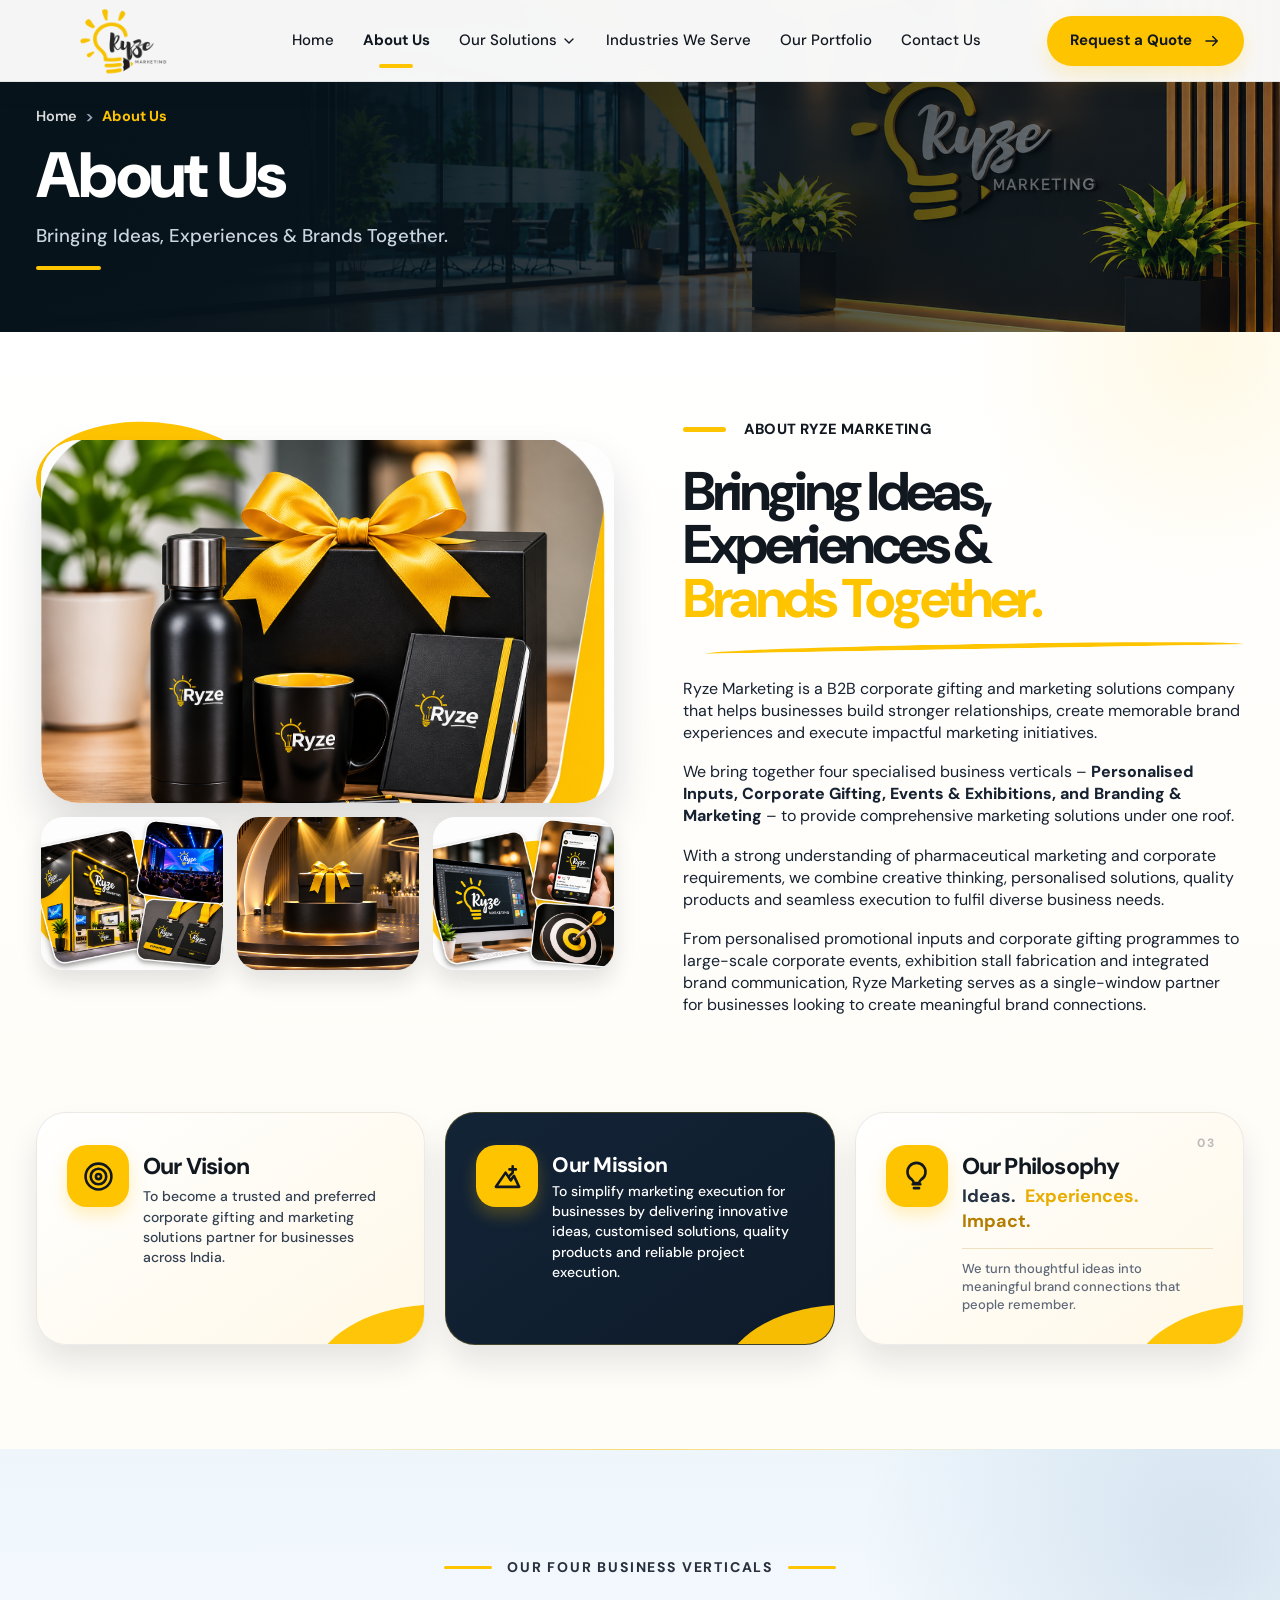
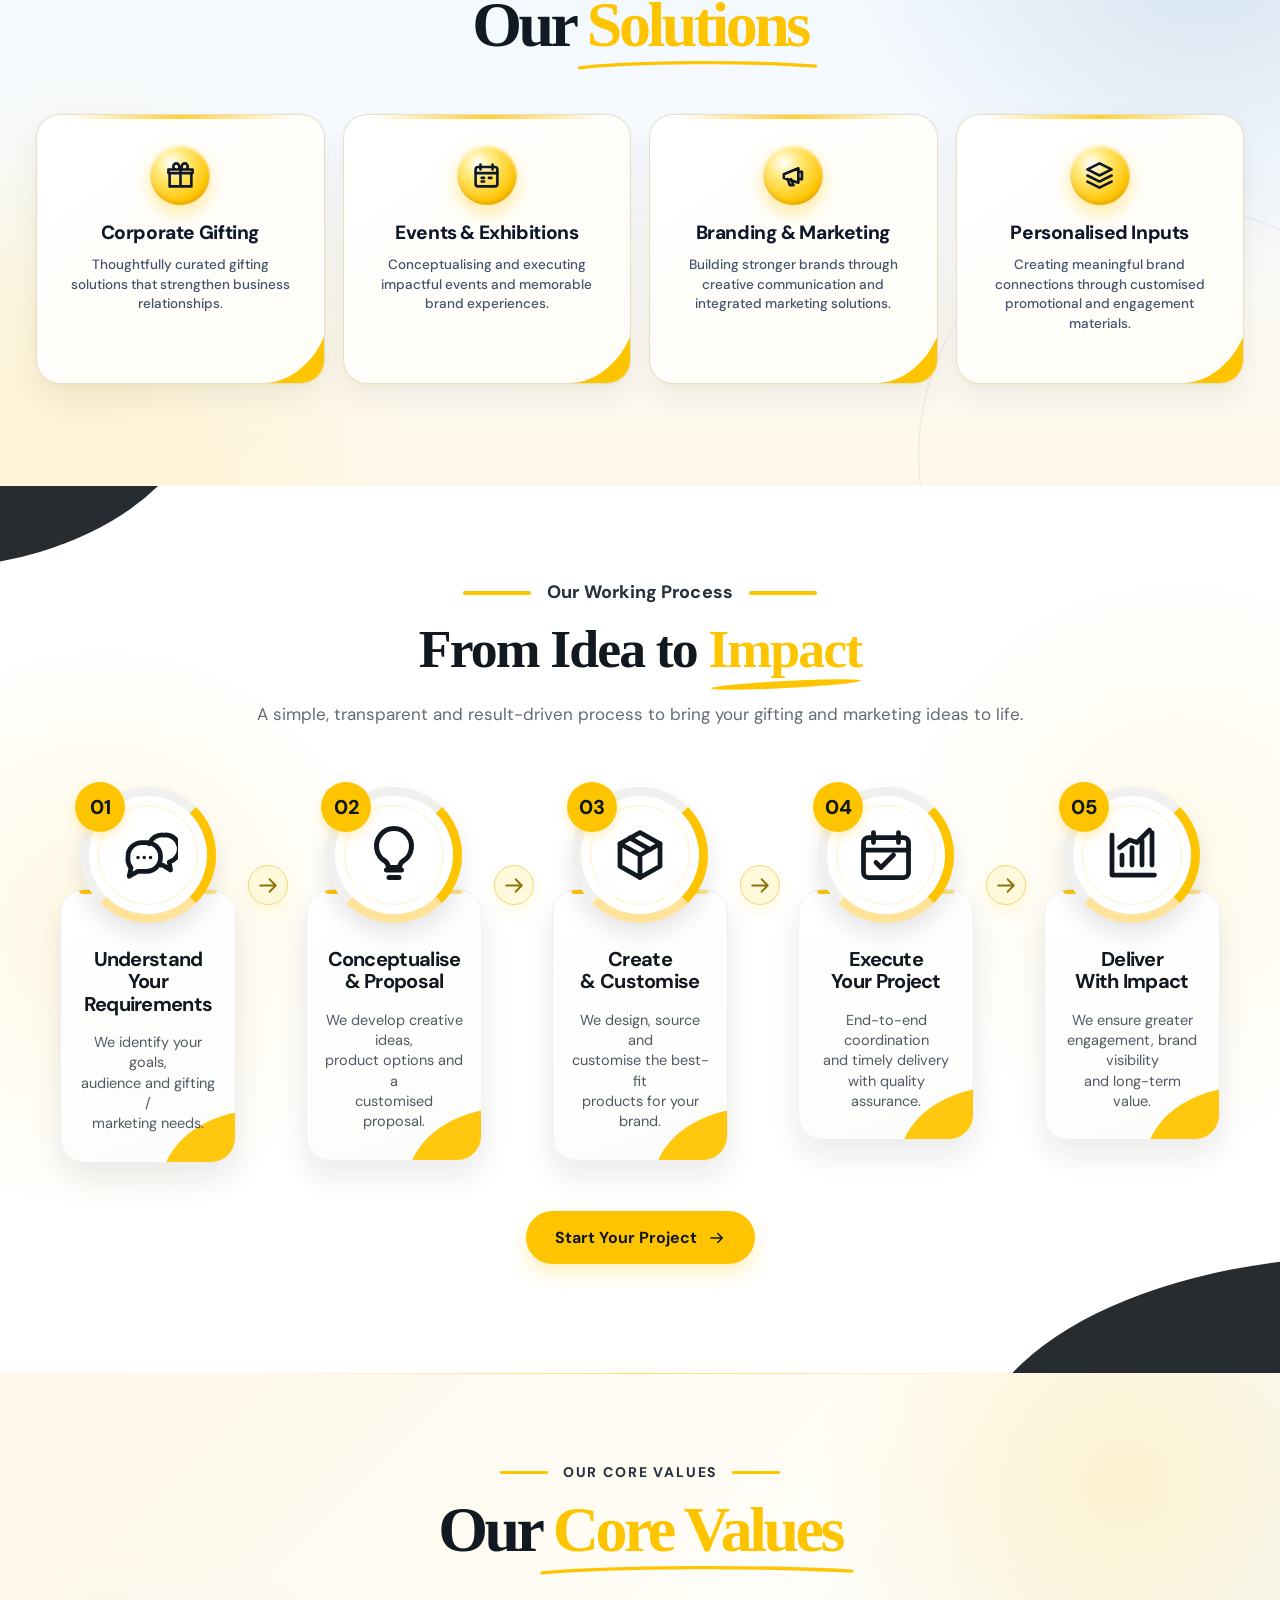
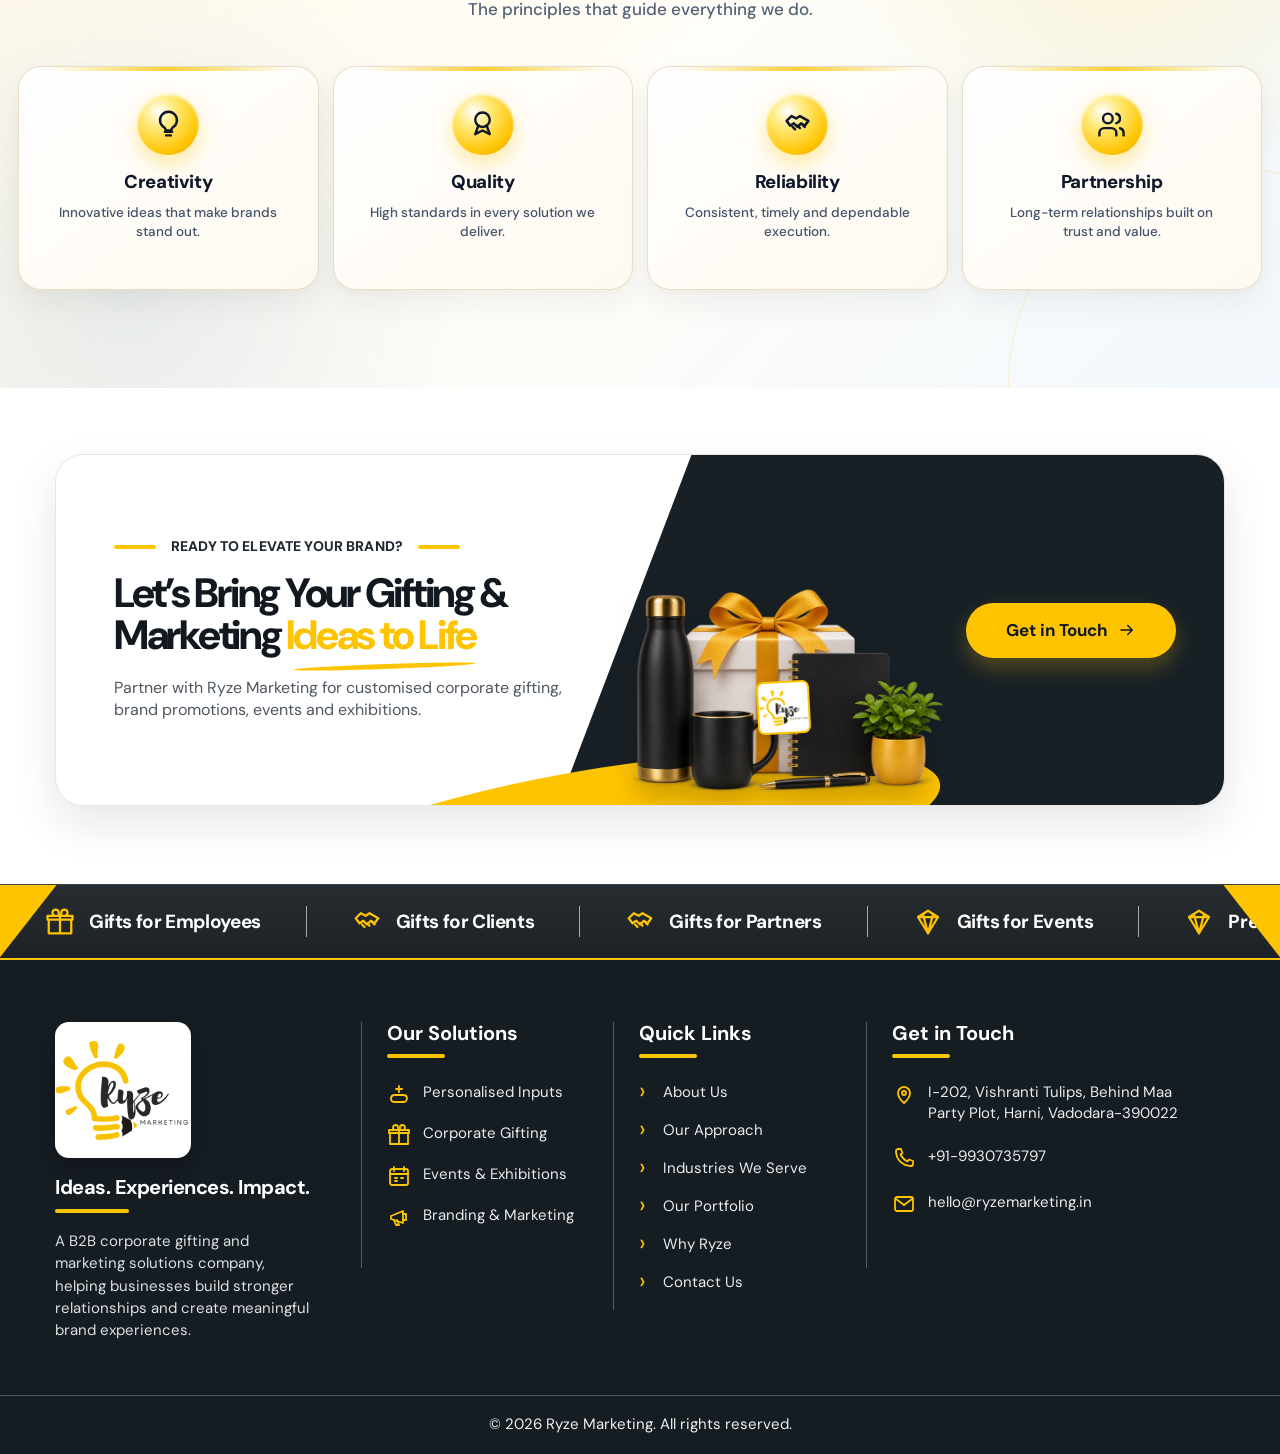
==== commit cadd2395: "website" ====
--- a/pages/about.html
+++ b/pages/about.html
@@ -5,7 +5,7 @@
     <meta name="viewport" content="width=device-width, initial-scale=1.0" />
     <meta name="description" content="Learn about Ryze Marketing — a B2B corporate gifting and marketing solutions company dedicated to strategic brand partnerships, creative execution and high-impact corporate gifting across India." />
     <title>About Us | Ryze Marketing — The Story, Purpose and People</title>
-    <link rel="stylesheet" href="../styles.css?v=20261123-about-page-v1" />
+    <link rel="stylesheet" href="../styles.css?v=20261127-about-polished-v4" />
   </head>
   <body class="about-page">
     <!-- SVG Icon Sprite -->
@@ -27,6 +27,7 @@
       <symbol id="icon-layers" viewBox="0 0 24 24"><polygon points="12 2 2 7 12 12 22 7 12 2"/><polyline points="2 17 12 22 22 17"/><polyline points="2 12 12 17 22 12"/></symbol>
       <symbol id="icon-gear" viewBox="0 0 24 24"><circle cx="12" cy="12" r="3"/><path d="M19 12a7 7 0 0 0-.2-1.6l2-1.5-2-3.4-2.3 1a7 7 0 0 0-2.7-1.6L13.5 2h-3l-.3 2.9a7 7 0 0 0-2.7 1.6l-2.3-1-2 3.4 2 1.5A7 7 0 0 0 5 12c0 .6.1 1.1.2 1.6l-2 1.5 2 3.4 2.3-1a7 7 0 0 0 2.7 1.6l.3 2.9h3l.3-2.9a7 7 0 0 0 2.7-1.6l2.3 1 2-3.4-2-1.5c.1-.5.2-1 .2-1.6Z"/></symbol>
       <symbol id="icon-target" viewBox="0 0 24 24" fill="none" stroke="currentColor" stroke-width="2" stroke-linecap="round" stroke-linejoin="round"><circle cx="12" cy="12" r="10"/><circle cx="12" cy="12" r="6"/><circle cx="12" cy="12" r="2"/></symbol>
+      <symbol id="icon-mountain" viewBox="0 0 24 24" fill="none" stroke="currentColor" stroke-width="2" stroke-linecap="round" stroke-linejoin="round"><path d="m3 20 7.5-11 4 6 2.5-3.5L21 20H3Z"/><path d="M16 4v5M13.5 6.5H18.5M16 9l-2.5 2.5"/></symbol>
       <symbol id="icon-rocket" viewBox="0 0 24 24" fill="none" stroke="currentColor" stroke-width="2" stroke-linecap="round" stroke-linejoin="round"><path d="M4.5 16.5c-1.5 1.26-2 5-2 5s3.74-.5 5-2c.71-.84.7-2.13-.09-2.91a2.18 2.18 0 0 0-2.91-.09z"/><path d="m12 15-3-3a22 22 0 0 1 2-3.95A12.88 12.88 0 0 1 22 2c0 2.72-.78 7.5-6 11a22.35 22.35 0 0 1-4 2z"/><path d="M9 12H4s.55-3.03 2-4c1.62-1.08 5 0 5 0"/><path d="M12 15v5s3.03-.55 4-2c1.08-1.62 0-5 0-5"/></symbol>
       <symbol id="icon-bulb" viewBox="0 0 24 24" fill="none" stroke="currentColor" stroke-width="2" stroke-linecap="round" stroke-linejoin="round"><path d="M9 18h6M10 21h4M8.5 14.5a7 7 0 1 1 7 0c-.8.6-1.2 1.4-1.3 2.5H9.8c-.1-1.1-.5-1.9-1.3-2.5Z"/></symbol>
       <symbol id="icon-chat" viewBox="0 0 24 24"><path d="M4 12.5a5.5 5.5 0 0 1 5.5-5.5h2A5.5 5.5 0 0 1 17 12.5v.5a5.5 5.5 0 0 1-5.5 5.5H8l-3.5 2 .7-3.4A5.5 5.5 0 0 1 4 13v-.5Z"/><path d="M12.5 7.5A5.5 5.5 0 0 1 18 4h1a5.5 5.5 0 0 1 1.5 10.8L21 18l-3.2-2H17"/><circle cx="8" cy="13" r=".7" fill="currentColor" stroke="none"/><circle cx="10.5" cy="13" r=".7" fill="currentColor" stroke="none"/><circle cx="13" cy="13" r=".7" fill="currentColor" stroke="none"/></symbol>
@@ -54,67 +55,108 @@
             <a class="active" href="./about.html">About Us</a>
             <div class="nav-dropdown-wrap">
               <button class="nav-dropdown-trigger" type="button" aria-haspopup="true" aria-expanded="false">
-                Our Verticals <svg class="nav-chevron"><use href="#icon-chevron" /></svg>
+                Our Solutions <svg class="nav-chevron"><use href="#icon-chevron" /></svg>
               </button>
               <div class="nav-dropdown" role="menu">
                 <a href="./deatilspage/Personalised%20Inputs.html" role="menuitem">Personalised Inputs</a>
-                <a href="../index.html#solutions" role="menuitem">Corporate Gifting</a>
-                <a href="../index.html#solutions" role="menuitem">Events &amp; Exhibitions</a>
-                <a href="../index.html#solutions" role="menuitem">Branding &amp; Marketing</a>
-              </div>
-            </div>
-            <a href="./industries.html">Industries</a>
+                <a href="./deatilspage/Corporate%20Gifting.html" role="menuitem">Corporate Gifting</a>
+                <a href="./deatilspage/Events%20%26%20Exhibitions.html" role="menuitem">Events &amp; Exhibitions</a>
+                <a href="./deatilspage/Branding%20%26%20Marketing.html" role="menuitem">Branding &amp; Marketing</a>
+              </div>
+            </div>
+            <a href="./industries.html">Industries We Serve</a>
+            <a href="./portfolio.html">Our Portfolio</a>
             <a href="./contact.html">Contact Us</a>
           </div>
-          <a class="nav-cta" href="./contact.html">Get in Touch <svg class="button-icon"><use href="#icon-arrow" /></svg></a>
+          <a class="nav-cta" href="./contact.html#contact-form-section">Request a Quote <svg class="button-icon"><use href="#icon-arrow" /></svg></a>
         </nav>
       </div>
     </header>
 
     <main id="top">
-      <!-- 1. Hero Section -->
-      <section class="contact-hero-section about-hero-section" aria-label="About Us Hero Banner">
-        <div class="container">
-          <div class="contact-hero-inner">
-            <nav class="contact-breadcrumb" aria-label="Breadcrumb">
-              <a href="../index.html">Home</a>
-              <span class="crumb-separator" aria-hidden="true">&gt;</span>
-              <span class="crumb-current">About Us</span>
-            </nav>
-            <h1 class="contact-hero-title">About <span>Us</span></h1>
-            <p class="contact-hero-subtitle">The Story, Purpose and People behind Ryze Marketing.</p>
-            <div class="contact-hero-bar" aria-hidden="true"></div>
+      <!-- 1. About page banner -->
+      <section class="about-hero-section" aria-label="About Us Banner">
+        <div class="about-hero-container">
+          <div class="container">
+            <div class="about-hero-content">
+              <nav class="about-hero-breadcrumb" aria-label="Breadcrumb">
+                <a href="../index.html">Home</a>
+                <span class="breadcrumb-separator" aria-hidden="true">&gt;</span>
+                <span class="breadcrumb-current">About Us</span>
+              </nav>
+              <h1 class="about-hero-title">About <span>Us</span></h1>
+              <p class="about-hero-subtitle">Bringing Ideas, Experiences &amp; Brands Together.</p>
+              <div class="about-hero-line" aria-hidden="true"></div>
+            </div>
           </div>
         </div>
       </section>
 
-      <!-- 2. "WHO WE ARE" Section (Exact Mockup Match) -->
-      <section class="about-who-section" aria-labelledby="who-we-are-title">
-        <div class="container about-who-layout">
-          <!-- Left Visual: Signature Corporate Gift Set with Smooth Yellow Corner Accent -->
-          <div class="about-who-visual-col">
-            <div class="about-who-card">
-            <img class="about-who-img" src="../assets/about-who-we-are-hd.png" alt="Ryze Marketing corporate gift set with branded bottle, mug, notebook and gift box" loading="eager" fetchpriority="high" />
-              <div class="about-who-corner-accent" aria-hidden="true">
-                <svg viewBox="0 0 80 80" fill="none" preserveAspectRatio="none">
-                  <path d="M 0,80 C 30,80 60,60 80,20 L 80,80 Z" fill="#ffc400" />
-                </svg>
-              </div>
-            </div>
-          </div>
-
-          <!-- Right Content: Strategic Partner Copy -->
-          <div class="about-who-copy-col">
-            <div class="who-kicker-bar">
-              <span class="who-kicker-line" aria-hidden="true"></span>
-              <span class="who-kicker-text">WHO WE ARE</span>
-            </div>
-            <h2 id="who-we-are-title" class="about-who-heading">A Strategic Marketing Partner for <span class="highlight-yellow">Your Brand</span></h2>
-            <div class="about-who-text">
-              <p>Ryze Marketing is a B2B corporate gifting and marketing solutions company committed to helping businesses build stronger relationships, create memorable brand experiences and execute impactful marketing initiatives.</p>
-              <p>We bring together creativity, industry understanding and reliable execution to deliver customised solutions that align with your business objectives.</p>
-            </div>
-          </div>
+      <!-- 2. About Us reference composition -->
+      <section class="about-editorial-section" aria-labelledby="about-editorial-title">
+        <div class="about-editorial-layout">
+          <div class="about-editorial-visual">
+            <div class="about-editorial-image-frame">
+              <img src="../assets/about-who-we-are-hd.png" alt="Ryze Marketing corporate gifting collection" loading="eager" fetchpriority="high" />
+            </div>
+            <div class="about-editorial-thumbnails" aria-label="Ryze Marketing work examples">
+              <img src="../assets/Events%20%26%20Exhibitions/events-exhibitions.png" alt="Ryze Marketing exhibition stall work" loading="lazy" />
+              <img src="../assets/Events%20%26%20Exhibitions/events-launch-experiences.png" alt="Ryze Marketing event experience work" loading="lazy" />
+              <img src="../assets/Branding%20%26%20Marketing/branding-marketing.png" alt="Ryze Marketing branding work" loading="lazy" />
+            </div>
+          </div>
+
+          <div class="about-editorial-copy">
+            <div class="about-editorial-kicker"><span aria-hidden="true"></span> ABOUT RYZE MARKETING</div>
+            <h1 id="about-editorial-title">Bringing Ideas,<br />Experiences &amp;<br /><span>Brands Together.</span></h1>
+            <div class="about-editorial-rule" aria-hidden="true"></div>
+            <div class="about-editorial-body">
+              <p>Ryze Marketing is a B2B corporate gifting and marketing solutions company that helps businesses build stronger relationships, create memorable brand experiences and execute impactful marketing initiatives.</p>
+              <p>We bring together four specialised business verticals &ndash; <strong>Personalised Inputs, Corporate Gifting, Events &amp; Exhibitions, and Branding &amp; Marketing</strong> &ndash; to provide comprehensive marketing solutions under one roof.</p>
+              <p>With a strong understanding of pharmaceutical marketing and corporate requirements, we combine creative thinking, personalised solutions, quality products and seamless execution to fulfil diverse business needs.</p>
+              <p>From personalised promotional inputs and corporate gifting programmes to large-scale corporate events, exhibition stall fabrication and integrated brand communication, Ryze Marketing serves as a single-window partner for businesses looking to create meaningful brand connections.</p>
+            </div>
+          </div>
+        </div>
+      </section>
+
+      <!-- 3. Vision, Mission & Philosophy -->
+      <section class="about-vm-section" aria-labelledby="about-purpose-title">
+        <div class="about-vm-grid" id="about-purpose-title">
+          <article class="vm-card vm-card-vision">
+            <div class="vm-card-body">
+              <div class="vm-badge-row">
+                <div class="vm-badge"><svg class="vm-badge-icon" aria-hidden="true"><use href="#icon-target" /></svg></div>
+              </div>
+              <div class="vm-card-copy">
+                <h2 class="vm-card-title">Our Vision</h2>
+                <p class="vm-card-desc">To become a trusted and preferred corporate gifting and marketing solutions partner for businesses across India.</p>
+              </div>
+            </div>
+          </article>
+          <article class="vm-card vm-card-mission">
+            <div class="vm-card-body">
+              <div class="vm-badge-row">
+                <div class="vm-badge"><svg class="vm-badge-icon" aria-hidden="true"><use href="#icon-mountain" /></svg></div>
+              </div>
+              <div class="vm-card-copy">
+                <h2 class="vm-card-title">Our Mission</h2>
+                <p class="vm-card-desc">To simplify marketing execution for businesses by delivering innovative ideas, customised solutions, quality products and reliable project execution.</p>
+              </div>
+            </div>
+          </article>
+          <article class="vm-card vm-card-philosophy">
+            <div class="vm-card-body">
+              <div class="vm-badge-row">
+                <div class="vm-badge"><svg class="vm-badge-icon" aria-hidden="true"><use href="#icon-bulb" /></svg></div>
+              </div>
+              <div class="vm-card-copy">
+                <h2 class="vm-card-title">Our Philosophy</h2>
+                <p class="vm-card-desc"><span>Ideas.</span><span>Experiences.</span><span>Impact.</span></p>
+                <p class="vm-card-support">We turn thoughtful ideas into meaningful brand connections that people remember.</p>
+              </div>
+            </div>
+          </article>
         </div>
       </section>
 
@@ -123,8 +165,8 @@
         <div class="container">
           <div class="expertise-header-center">
             <div class="editorial-about-heading">
-              <p class="editorial-about-kicker"><span aria-hidden="true"></span>OUR EXPERTISE<span aria-hidden="true"></span></p>
-              <h2 id="expertise-heading">Our <span>Expertise<svg viewBox="0 0 280 18" preserveAspectRatio="none" aria-hidden="true"><path d="M4 13C70 5 200 5 276 11" /></svg></span></h2>
+              <p class="editorial-about-kicker"><span aria-hidden="true"></span>OUR FOUR BUSINESS VERTICALS<span aria-hidden="true"></span></p>
+              <h2 id="expertise-heading">Our <span>Solutions<svg viewBox="0 0 280 18" preserveAspectRatio="none" aria-hidden="true"><path d="M4 13C70 5 200 5 276 11" /></svg></span></h2>
             </div>
           </div>
 
@@ -135,7 +177,7 @@
                 <svg class="exp-icon" aria-hidden="true"><use href="#icon-gift" /></svg>
               </div>
               <h3 class="exp-card-title">Corporate Gifting</h3>
-              <p class="exp-card-desc">Thoughtfully curated gifting solutions to strengthen relationships with employees, customers and partners.</p>
+              <p class="exp-card-desc">Thoughtfully curated gifting solutions that strengthen business relationships.</p>
               <div class="exp-card-corner-accent" aria-hidden="true">
                 <svg viewBox="0 0 60 60" fill="none" preserveAspectRatio="none">
                   <path d="M0,60 C20,60 46,46 60,14 L60,60 Z" fill="#ffc400" />
@@ -149,7 +191,7 @@
                 <svg class="exp-icon" aria-hidden="true"><use href="#icon-calendar" /></svg>
               </div>
               <h3 class="exp-card-title">Events &amp; Exhibitions</h3>
-              <p class="exp-card-desc">End-to-end planning and execution of corporate events, conferences, exhibitions and brand activations.</p>
+              <p class="exp-card-desc">Conceptualising and executing impactful events and memorable brand experiences.</p>
               <div class="exp-card-corner-accent" aria-hidden="true">
                 <svg viewBox="0 0 60 60" fill="none" preserveAspectRatio="none">
                   <path d="M0,60 C20,60 46,46 60,14 L60,60 Z" fill="#ffc400" />
@@ -163,7 +205,7 @@
                 <svg class="exp-icon" aria-hidden="true"><use href="#icon-megaphone" /></svg>
               </div>
               <h3 class="exp-card-title">Branding &amp; Marketing</h3>
-              <p class="exp-card-desc">Strategic communication, creative design and integrated marketing solutions to enhance brand presence.</p>
+              <p class="exp-card-desc">Building stronger brands through creative communication and integrated marketing solutions.</p>
               <div class="exp-card-corner-accent" aria-hidden="true">
                 <svg viewBox="0 0 60 60" fill="none" preserveAspectRatio="none">
                   <path d="M0,60 C20,60 46,46 60,14 L60,60 Z" fill="#ffc400" />
@@ -177,7 +219,7 @@
                 <svg class="exp-icon" aria-hidden="true"><use href="#icon-layers" /></svg>
               </div>
               <h3 class="exp-card-title">Personalised Inputs</h3>
-              <p class="exp-card-desc">Customised marketing and engagement materials to build stronger connections with target audiences.</p>
+              <p class="exp-card-desc">Creating meaningful brand connections through customised promotional and engagement materials.</p>
               <div class="exp-card-corner-accent" aria-hidden="true">
                 <svg viewBox="0 0 60 60" fill="none" preserveAspectRatio="none">
                   <path d="M0,60 C20,60 46,46 60,14 L60,60 Z" fill="#ffc400" />
@@ -321,7 +363,7 @@
         <div class="cta-reference-inner">
           <div class="cta-reference-copy">
             <p class="cta-reference-kicker"><span></span>READY TO ELEVATE YOUR BRAND?<span></span></p>
-            <h2>Let’s Bring Your Gifting &amp;<br />Marketing <em>Ideas to Life</em></h2>
+            <h2>Let’s Bring Your Gifting &amp;<br class="cta-title-desktop-break" />Marketing <em>Ideas to Life</em></h2>
             <p class="cta-reference-lead">Partner with Ryze Marketing for customised corporate gifting,<br class="cta-desktop-only" /> brand promotions, events and exhibitions.</p>
           </div>
           <div class="cta-reference-products">
@@ -329,7 +371,7 @@
             <img class="cta-reference-logo" src="../assets/logo.png" alt="Ryze Marketing logo" loading="lazy" />
           </div>
           <div class="cta-reference-action">
-            <a class="button" href="./contact.html">Get in Touch <svg class="button-icon" aria-hidden="true"><use href="#icon-arrow" /></svg></a>
+            <a class="button" href="./contact.html#contact-form-section">Get in Touch <svg class="button-icon" aria-hidden="true"><use href="#icon-arrow" /></svg></a>
           </div>
         </div>
       </section>
@@ -365,7 +407,7 @@
             create meaningful brand experiences.</p>
         </div>
         <div class="footer-column">
-          <h3>Our Verticals</h3><a href="./deatilspage/Personalised%20Inputs.html"><svg class="footer-icon">
+          <h3>Our Solutions</h3><a href="./deatilspage/Personalised%20Inputs.html"><svg class="footer-icon">
               <use href="#icon-medical" />
             </svg><span>Personalised Inputs</span></a><a href="../index.html#solutions"><svg class="footer-icon">
               <use href="#icon-gift" />
@@ -380,6 +422,7 @@
           <a href="./about.html"><span class="footer-arrow">›</span><span>About Us</span></a>
           <a href="../index.html#approach"><span class="footer-arrow">›</span><span>Our Approach</span></a>
           <a href="./industries.html"><span class="footer-arrow">›</span><span>Industries We Serve</span></a>
+          <a href="./portfolio.html"><span class="footer-arrow">›</span><span>Our Portfolio</span></a>
           <a href="../index.html#why-choose"><span class="footer-arrow">›</span><span>Why Ryze</span></a>
           <a href="./contact.html"><span class="footer-arrow">›</span><span>Contact Us</span></a>
         </div>
@@ -503,7 +546,29 @@
                     <option value="personalised-inputs">Personalised Inputs</option>
                     <option value="events-exhibitions">Events &amp; Exhibitions</option>
                     <option value="branding-marketing">Branding &amp; Marketing</option>
-                    <option value="other">Other Solution</option>
+                  </select>
+                  <span class="popup-select-chevron" aria-hidden="true">
+                    <svg viewBox="0 0 24 24" fill="none" stroke="currentColor" stroke-width="2">
+                      <polyline points="6 9 12 15 18 9" />
+                    </svg>
+                  </span>
+                </div>
+              </div>
+            </div>
+
+            <div class="popup-field-row full">
+              <div class="popup-field-group">
+                <div class="popup-input-box popup-select-wrap">
+                  <span class="popup-icon" aria-hidden="true">
+                    <svg viewBox="0 0 24 24" fill="none" stroke="currentColor" stroke-width="2">
+                      <path d="M4 7h16M4 12h16M4 17h16" />
+                      <circle cx="8" cy="7" r="2" fill="currentColor" stroke="none" />
+                      <circle cx="16" cy="12" r="2" fill="currentColor" stroke="none" />
+                      <circle cx="10" cy="17" r="2" fill="currentColor" stroke="none" />
+                    </svg>
+                  </span>
+                  <select id="popupService" name="service" required disabled>
+                    <option value="" selected>What would you like us to create? *</option>
                   </select>
                   <span class="popup-select-chevron" aria-hidden="true">
                     <svg viewBox="0 0 24 24" fill="none" stroke="currentColor" stroke-width="2">
--- a/styles.css
+++ b/styles.css
@@ -13,6 +13,401 @@
   --sans: 'DM Sans', Arial, sans-serif;
 }
 
+/* Pharma Marketing Solutions section */
+.pharma-marketing-section {
+  position: relative;
+  isolation: isolate;
+  overflow: hidden;
+  padding: 86px 28px 92px;
+  background:
+    radial-gradient(circle at 17% 50%, rgba(255, 196, 0, 0.2), transparent 29%),
+    linear-gradient(135deg, #fffaf0 0%, #ffffff 46%, #f4f9fc 100%);
+}
+
+.pharma-marketing-section::before,
+.pharma-marketing-section::after {
+  content: "";
+  position: absolute;
+  z-index: -1;
+  border-radius: 999px;
+  border: 1px solid rgba(255, 196, 0, 0.32);
+}
+
+.pharma-marketing-section::before {
+  display: none;
+  width: 520px;
+  height: 520px;
+  left: -365px;
+  top: -250px;
+  border: 0;
+  background: #ffc400;
+  box-shadow: 110px 58px 0 #0f2c45;
+  transform: rotate(-25deg);
+}
+
+.pharma-marketing-section::after {
+  width: 620px;
+  height: 620px;
+  right: -410px;
+  bottom: -410px;
+  border-color: rgba(255, 196, 0, 0.52);
+}
+
+.pharma-section-glow {
+  position: absolute;
+  z-index: -1;
+  border-radius: 50%;
+  pointer-events: none;
+}
+
+.pharma-section-glow-left {
+  width: 330px;
+  height: 330px;
+  left: -210px;
+  bottom: -170px;
+  border: 1px solid rgba(255, 196, 0, 0.62);
+}
+
+.pharma-section-glow-right {
+  width: 290px;
+  height: 290px;
+  right: -150px;
+  top: 115px;
+  background: rgba(214, 237, 248, 0.46);
+}
+
+.pharma-marketing-inner {
+  position: relative;
+  z-index: 1;
+  display: grid;
+  grid-template-columns: minmax(0, 0.94fr) minmax(0, 1.06fr);
+  align-items: center;
+  gap: clamp(40px, 5vw, 82px);
+  max-width: 1480px;
+  margin: 0 auto;
+}
+
+.pharma-marketing-visual {
+  position: relative;
+  min-height: 560px;
+}
+
+.pharma-visual-backdrop {
+  position: absolute;
+  inset: 84px 52px 30px 30px;
+  border-radius: 45% 55% 58% 42%;
+  background: #ffc400;
+  transform: rotate(-17deg);
+  box-shadow: 0 24px 58px rgba(15, 23, 42, 0.18);
+}
+
+.pharma-visual-backdrop::after {
+  content: "";
+  position: absolute;
+  inset: 17px;
+  border: 20px solid #0f2c45;
+  border-radius: 45% 55% 58% 42%;
+}
+
+.pharma-visual-main {
+  position: absolute;
+  z-index: 2;
+  top: 22px;
+  left: 3%;
+  width: min(78%, 555px);
+  height: 516px;
+  padding: 9px;
+  border: 3px solid #ffffff;
+  border-radius: 92px 132px 112px 142px;
+  background: #ffffff;
+  box-shadow: 0 22px 48px rgba(15, 23, 42, 0.2), 13px 13px 0 #ffc400;
+  transform: rotate(-7deg);
+}
+
+.pharma-visual-main img {
+  width: 100%;
+  height: 100%;
+  display: block;
+  object-fit: cover;
+  filter: saturate(1.08) contrast(1.04);
+  border-radius: 77px 118px 96px 126px;
+}
+
+.pharma-visual-label,
+.pharma-visual-card span {
+  display: inline-flex;
+  align-items: center;
+  gap: 7px;
+  font-size: 11px;
+  font-weight: 800;
+  letter-spacing: 0.04em;
+}
+
+.pharma-visual-label {
+  position: absolute;
+  left: 24px;
+  bottom: 22px;
+  padding: 10px 13px;
+  border-radius: 999px;
+  color: #0f172a;
+  background: #ffc400;
+  box-shadow: 0 7px 18px rgba(255, 196, 0, 0.38);
+  display: none;
+}
+
+.pharma-visual-label .ui-icon {
+  width: 17px;
+  height: 17px;
+}
+
+.pharma-visual-card {
+  position: absolute;
+  z-index: 4;
+  width: 214px;
+  padding: 7px 7px 10px;
+  border: 2px solid #ffffff;
+  border-radius: 35px 70px 35px 70px;
+  background: #ffffff;
+  box-shadow: 0 18px 32px rgba(15, 23, 42, 0.18);
+}
+
+.pharma-visual-card img {
+  width: 100%;
+  height: 138px;
+  display: block;
+  object-fit: cover;
+  border-radius: 28px 57px 27px 57px;
+}
+
+.pharma-visual-card span {
+  margin: 9px 5px 0;
+  color: #0f172a;
+  display: none;
+}
+
+.pharma-visual-card-top {
+  top: 50px;
+  right: -8px;
+  transform: rotate(9deg);
+}
+
+.pharma-visual-card-bottom {
+  right: -8px;
+  bottom: 26px;
+  transform: rotate(7deg);
+}
+
+.pharma-visual-orbit {
+  position: absolute;
+  z-index: 1;
+  right: -18px;
+  bottom: 12px;
+  width: 220px;
+  height: 125px;
+  border: 2px solid #ffc400;
+  border-left-color: transparent;
+  border-bottom-color: transparent;
+  border-radius: 50%;
+  transform: rotate(18deg);
+}
+
+.pharma-marketing-copy {
+  max-width: 730px;
+}
+
+.pharma-marketing-kicker {
+  display: flex;
+  align-items: center;
+  gap: 14px;
+  margin: 0 0 18px;
+  color: #263241;
+  font-size: 12px;
+  font-weight: 800;
+  letter-spacing: 0.16em;
+}
+
+.pharma-marketing-kicker span {
+  display: block;
+  width: 42px;
+  height: 3px;
+  border-radius: 999px;
+  background: #ffc400;
+}
+
+.pharma-marketing-copy h2 {
+  max-width: 720px;
+  margin: 0;
+  color: #101721;
+  font-family: "Times New Roman", Times, serif;
+  font-size: clamp(34px, 3.15vw, 56px);
+  font-weight: 700;
+  line-height: 0.98;
+  letter-spacing: -0.035em;
+}
+
+.pharma-marketing-copy h2 em {
+  color: #e9a900;
+  font-style: normal;
+}
+
+.pharma-marketing-lead {
+  max-width: 690px;
+  margin: 25px 0 30px;
+  color: #59677a;
+  font-size: 16px;
+  line-height: 1.65;
+}
+
+.pharma-service-list {
+  display: grid;
+  grid-template-columns: repeat(2, minmax(0, 1fr));
+  gap: 14px 18px;
+  max-width: 780px;
+}
+
+.pharma-service-list span {
+  display: flex;
+  align-items: center;
+  gap: 9px;
+  min-height: 60px;
+  padding: 7px 14px 7px 8px;
+  border: 0;
+  border-radius: 15px;
+  color: #243143;
+  background: #ffffff;
+  font-size: 13px;
+  font-weight: 800;
+  box-shadow: 0 8px 22px rgba(15, 23, 42, 0.1);
+}
+
+.pharma-service-list .ui-icon {
+  flex: 0 0 auto;
+  width: 44px;
+  height: 44px;
+  padding: 10px;
+  border-radius: 11px;
+  color: #0f172a;
+  background: #ffc400;
+}
+
+.pharma-marketing-actions {
+  display: flex;
+  flex-wrap: wrap;
+  align-items: center;
+  gap: 18px;
+  margin-top: 32px;
+}
+
+.pharma-marketing-actions .button {
+  display: inline-flex;
+  align-items: center;
+  gap: 10px;
+  min-height: 56px;
+  padding: 0 24px;
+  border-radius: 999px;
+  color: #0f172a;
+  background: #ffc400;
+  box-shadow: 0 11px 22px rgba(255, 196, 0, 0.3);
+  font-size: 13px;
+  font-weight: 800;
+  text-decoration: none;
+}
+
+.pharma-text-link {
+  display: inline-flex;
+  align-items: center;
+  gap: 8px;
+  min-height: 56px;
+  padding: 0 24px;
+  border: 1px solid #0f2c45;
+  border-radius: 999px;
+  color: #0f2c45;
+  font-size: 13px;
+  font-weight: 800;
+  text-decoration: none;
+}
+
+.pharma-text-link .button-icon,
+.pharma-marketing-actions .button-icon {
+  width: 17px;
+  height: 17px;
+}
+
+@media (max-width: 900px) {
+  .pharma-marketing-section {
+    padding: 82px 20px 92px;
+  }
+
+  .pharma-marketing-inner {
+    grid-template-columns: 1fr;
+    gap: 56px;
+  }
+
+  .pharma-marketing-visual {
+    width: min(100%, 620px);
+    min-height: 500px;
+    margin: 0 auto;
+  }
+
+  .pharma-marketing-copy {
+    max-width: 720px;
+    margin: 0 auto;
+  }
+
+  .pharma-visual-main {
+    width: min(78%, 500px);
+  }
+}
+
+@media (max-width: 560px) {
+  .pharma-marketing-section {
+    padding: 68px 16px 76px;
+  }
+
+  .pharma-marketing-visual {
+    min-height: 390px;
+    transform: scale(0.88);
+    transform-origin: top center;
+    margin-bottom: -42px;
+  }
+
+  .pharma-visual-main {
+    height: 360px;
+    left: 0;
+  }
+
+  .pharma-visual-card {
+    width: 145px;
+  }
+
+  .pharma-visual-card img {
+    height: 84px;
+  }
+
+  .pharma-marketing-kicker {
+    gap: 8px;
+    font-size: 10px;
+    letter-spacing: 0.1em;
+  }
+
+  .pharma-marketing-kicker span {
+    width: 26px;
+  }
+
+  .pharma-marketing-copy h2 {
+    font-size: 40px;
+  }
+
+  .pharma-service-list {
+    grid-template-columns: 1fr;
+  }
+
+  .pharma-marketing-actions {
+    align-items: flex-start;
+    flex-direction: column;
+  }
+}
+
 * {
   box-sizing: border-box
 }
@@ -90,6 +485,277 @@
 }
 
 /* Header */
+/* Dedicated Pharma Marketing page */
+.pharma-page-hero {
+  position: relative;
+  overflow: hidden;
+  padding: 88px 24px 96px;
+  background: linear-gradient(120deg, #0b1724 0%, #12283b 58%, #1f3547 100%);
+}
+
+.pharma-page-hero::after {
+  content: "";
+  position: absolute;
+  width: 560px;
+  height: 560px;
+  right: -220px;
+  top: -300px;
+  border: 1px solid rgba(255, 196, 0, 0.5);
+  border-radius: 50%;
+  box-shadow: 0 0 0 30px rgba(255, 196, 0, 0.05), 0 0 0 62px rgba(255, 196, 0, 0.04);
+}
+
+.pharma-page-hero-inner {
+  position: relative;
+  z-index: 1;
+  display: grid;
+  grid-template-columns: minmax(0, 1fr) minmax(360px, 0.9fr);
+  align-items: center;
+  gap: 70px;
+}
+
+.pharma-page-hero-copy {
+  max-width: 670px;
+}
+
+.pharma-page-hero-copy .pharma-marketing-kicker {
+  color: #ffffff;
+}
+
+.pharma-page-hero-copy h1 {
+  margin: 0;
+  color: #ffffff;
+  font-family: "Times New Roman", Times, serif;
+  font-size: clamp(42px, 4.4vw, 68px);
+  line-height: 0.98;
+  letter-spacing: -0.05em;
+}
+
+.pharma-page-hero-copy h1 em,
+.pharma-page-intro h2 em,
+.pharma-page-section-heading h2 em {
+  color: #ffc400;
+  font-style: normal;
+}
+
+.pharma-page-hero-copy > p:not(.pharma-marketing-kicker) {
+  max-width: 600px;
+  margin: 26px 0 0;
+  color: #d9e0e8;
+  font-size: 16px;
+  line-height: 1.72;
+}
+
+.pharma-page-hero-copy .pharma-marketing-actions {
+  margin-top: 34px;
+}
+
+.pharma-page-hero-copy .pharma-text-link {
+  color: #ffffff;
+}
+
+.pharma-page-hero-visual {
+  position: relative;
+  min-height: 450px;
+  padding: 10px;
+  border: 2px solid rgba(255, 196, 0, 0.9);
+  border-radius: 34px;
+  background: #ffffff;
+  box-shadow: 18px 18px 0 rgba(255, 196, 0, 0.94), 0 24px 60px rgba(0, 0, 0, 0.25);
+  transform: rotate(2deg);
+}
+
+.pharma-page-hero-visual img {
+  width: 100%;
+  height: 100%;
+  min-height: 426px;
+  display: block;
+  object-fit: cover;
+  border-radius: 25px;
+}
+
+.pharma-page-hero-note {
+  position: absolute;
+  left: 28px;
+  right: 28px;
+  bottom: 26px;
+  display: flex;
+  flex-direction: column;
+  gap: 4px;
+  padding: 15px 18px;
+  border-left: 4px solid #ffc400;
+  border-radius: 0 16px 16px 0;
+  color: #ffffff;
+  background: rgba(15, 23, 42, 0.9);
+}
+
+.pharma-page-hero-note strong {
+  color: #ffc400;
+  font-size: 15px;
+}
+
+.pharma-page-hero-note span {
+  font-size: 12px;
+}
+
+.pharma-page-intro {
+  padding: 94px 24px 78px;
+  background: #ffffff;
+}
+
+.pharma-page-intro-grid {
+  display: grid;
+  grid-template-columns: 1fr 0.8fr;
+  gap: 80px;
+  align-items: end;
+  max-width: 1120px;
+}
+
+.pharma-page-intro h2,
+.pharma-page-section-heading h2 {
+  max-width: 650px;
+  margin: 0;
+  color: #101721;
+  font-family: var(--display-font, Georgia, serif);
+  font-size: clamp(38px, 4vw, 60px);
+  line-height: 1;
+  letter-spacing: -0.045em;
+}
+
+.pharma-page-intro-grid > p {
+  margin: 0;
+  color: #59677a;
+  font-size: 16px;
+  line-height: 1.7;
+}
+
+.pharma-page-services {
+  padding: 92px 24px 112px;
+  background: linear-gradient(135deg, #fffaf0 0%, #f7f9fb 100%);
+}
+
+.pharma-page-section-heading {
+  max-width: 760px;
+  margin: 0 auto 48px;
+  text-align: center;
+}
+
+.pharma-page-section-heading .pharma-marketing-kicker {
+  justify-content: center;
+}
+
+.pharma-page-service-grid {
+  display: grid;
+  grid-template-columns: repeat(4, minmax(0, 1fr));
+  gap: 20px;
+  max-width: 1220px;
+  margin: 0 auto;
+}
+
+.pharma-page-service-grid article {
+  overflow: hidden;
+  border: 1px solid rgba(255, 196, 0, 0.42);
+  border-radius: 22px;
+  background: #ffffff;
+  box-shadow: 0 12px 28px rgba(15, 23, 42, 0.08);
+  transition: transform 0.25s ease, box-shadow 0.25s ease;
+}
+
+.pharma-page-service-grid article:hover {
+  transform: translateY(-7px);
+  box-shadow: 0 20px 34px rgba(15, 23, 42, 0.13);
+}
+
+.pharma-page-service-grid img {
+  width: 100%;
+  height: 160px;
+  display: block;
+  object-fit: cover;
+}
+
+.pharma-page-service-grid article > div {
+  padding: 18px 18px 21px;
+}
+
+.pharma-page-service-grid article > div > span {
+  color: #d99a00;
+  font-size: 11px;
+  font-weight: 900;
+  letter-spacing: 0.14em;
+}
+
+.pharma-page-service-grid h3 {
+  margin: 10px 0 8px;
+  color: #101721;
+  font-size: 18px;
+  line-height: 1.1;
+}
+
+.pharma-page-service-grid p {
+  margin: 0;
+  color: #66758a;
+  font-size: 13px;
+  line-height: 1.55;
+}
+
+.pharma-page-cta {
+  max-width: 1220px;
+  margin: 70px auto 88px;
+}
+
+@media (max-width: 1050px) {
+  .pharma-page-service-grid {
+    grid-template-columns: repeat(2, minmax(0, 1fr));
+  }
+}
+
+@media (max-width: 850px) {
+  .pharma-page-hero-inner,
+  .pharma-page-intro-grid {
+    grid-template-columns: 1fr;
+    gap: 48px;
+  }
+
+  .pharma-page-hero-visual {
+    width: min(100%, 590px);
+    margin: 0 auto;
+  }
+}
+
+@media (max-width: 560px) {
+  .pharma-page-hero {
+    padding: 62px 16px 72px;
+  }
+
+  .pharma-page-hero-copy h1 {
+    font-size: 43px;
+  }
+
+  .pharma-page-hero-visual,
+  .pharma-page-hero-visual img {
+    min-height: 330px;
+  }
+
+  .pharma-page-hero-note {
+    left: 20px;
+    right: 20px;
+    bottom: 20px;
+  }
+
+  .pharma-page-intro,
+  .pharma-page-services {
+    padding: 66px 16px 76px;
+  }
+
+  .pharma-page-service-grid {
+    grid-template-columns: 1fr;
+  }
+
+  .pharma-page-cta {
+    margin: 44px 16px 58px;
+  }
+}
+
 .site-header {
   position: fixed;
   z-index: 20;
@@ -311,23 +977,13 @@
   background: var(--ink)
 }
 
-/* Video and moving brand strip */
+/* Homepage hero and moving brand strip */
 .hero {
   position: relative;
   margin-top: 0;
   width: 100%;
   line-height: 0;
   overflow: hidden;
-  background: #111820
-}
-
-.hero-video {
-  display: block;
-  position: relative;
-  width: 100%;
-  height: auto;
-  max-width: none;
-  object-fit: initial;
   background: #111820
 }
 
@@ -347,6 +1003,12 @@
   color: #fff;
   border-top: 1px solid rgba(255, 255, 255, .08);
   border-bottom: 2px solid var(--yellow)
+}
+
+/* Strong yellow accent above the homepage gifting strip. */
+.body-marquee-after {
+  border-top: 5px solid var(--yellow);
+  box-shadow: 0 -5px 16px rgba(255, 196, 0, .34);
 }
 
 .marquee-strip::before,
@@ -1965,6 +2627,90 @@
   }
 }
 
+/* Tablet CTA: keep the message, product visual, and action in one intentional
+   vertical composition instead of squeezing the desktop grid into 768px. */
+@media (min-width:601px) and (max-width:900px) {
+  .cta-reference {
+    padding: 40px 0 58px;
+  }
+
+  .cta-reference-inner {
+    display: flex;
+    flex-direction: column;
+    align-items: stretch;
+    width: calc(100% - 56px);
+    min-height: 0;
+    padding: 34px 30px 0;
+    border-radius: 28px;
+  }
+
+  .cta-reference-inner::before {
+    inset: 43% 0 0;
+    clip-path: polygon(0 13%, 100% 0, 100% 100%, 0 100%);
+  }
+
+  .cta-reference-inner::after {
+    right: 18%;
+    bottom: -8%;
+    width: 64%;
+    height: 24%;
+  }
+
+  .cta-reference-copy {
+    text-align: center;
+  }
+
+  .cta-reference-kicker {
+    justify-content: center;
+    gap: 12px;
+    margin-bottom: 16px;
+    font-size: 13px;
+  }
+
+  .cta-reference-kicker span {
+    width: 38px;
+    height: 4px;
+  }
+
+  .cta-reference-copy h2 {
+    max-width: 620px;
+    margin-inline: auto;
+    font-size: clamp(34px, 5.3vw, 46px);
+    line-height: 1.04;
+  }
+
+  .cta-reference-lead {
+    max-width: 560px;
+    margin: 18px auto 0;
+    font-size: 16px;
+  }
+
+  .cta-reference-products {
+    align-self: center;
+    width: min(100%, 540px);
+    height: 250px;
+    margin: 6px auto -42px;
+  }
+
+  .cta-reference-logo {
+    left: 44%;
+    top: 58%;
+    width: 52px;
+    height: 52px;
+  }
+
+  .cta-reference-action {
+    align-self: center;
+    margin: 0 0 25px;
+  }
+
+  .cta-reference-action .button {
+    min-width: 210px;
+    padding: 15px 25px;
+    font-size: 17px;
+  }
+}
+
 /* Industries We Serve: six image-led cards positioned above the working process. */
 .industries-section {
   position: relative;
@@ -2106,7 +2852,7 @@
   width: 76px;
   height: 76px;
   border: 7px solid #fff;
-  border-radius: 22px;
+  border-radius: 0 0 28px 28px;
   background: #fff;
   box-shadow: 0 9px 18px rgba(17, 24, 32, .13);
   color: var(--yellow)
@@ -3142,6 +3888,8 @@
 
   .testimonials-kicker {
     gap: 10px;
+    justify-content: center;
+    margin-inline: auto;
     font-size: 14px
   }
 
@@ -3156,14 +3904,20 @@
   }
 
   .testimonials-content h2 {
+    max-width: 340px;
+    margin-inline: auto;
     font-size: clamp(36px, 10vw, 48px);
     line-height: 1.02;
-    white-space: normal
+    white-space: normal;
+    text-align: center
   }
 
   .testimonials-lead {
-    margin: 19px 0 25px;
-    font-size: 15px
+    max-width: 330px;
+    margin: 19px auto 25px;
+    font-size: 15px;
+    line-height: 1.48;
+    text-align: center
   }
 
   .testimonials-window {
@@ -3819,12 +4573,13 @@
 
 .feature-card-title {
   margin: 0 0 8px;
-  font-size: 16.5px;
+  font-size: 18px;
   font-weight: 800;
   color: #0f172a;
   line-height: 1.25;
   letter-spacing: -0.02em;
   text-align: center;
+  text-wrap: balance;
 }
 
 .feature-card-desc {
@@ -4269,6 +5024,8 @@
   border: 1px solid #e5e7e8;
   border-radius: 27px;
   background: #fff;
+  color: inherit;
+  text-decoration: none;
   box-shadow: 0 17px 30px rgba(21, 29, 37, .13);
   transition: transform .3s cubic-bezier(.22, 1, .36, 1), box-shadow .3s ease
 }
@@ -5553,6 +6310,16 @@
   stroke-width: 2;
 }
 
+.contact-field-icon .rupee-symbol {
+  display: block;
+  width: 19px;
+  color: currentColor;
+  font-size: 21px;
+  font-weight: 800;
+  line-height: 1;
+  text-align: center;
+}
+
 .contact-input-box input,
 .contact-input-box select,
 .contact-input-box textarea {
@@ -5584,6 +6351,11 @@
 
 .contact-select-wrap select.selected-active {
   color: var(--ink);
+}
+
+.contact-select-wrap select:disabled {
+  color: #94a3b8;
+  cursor: not-allowed;
 }
 
 .contact-select-arrow {
@@ -5684,6 +6456,245 @@
   background: #fef2f2;
   color: #991b1b;
   border: 1px solid #fecaca;
+}
+
+.contact-field-hint {
+  display: block;
+  margin: 6px 0 0 12px;
+  color: #64748b;
+  font-size: 12px;
+}
+
+.contact-service-picker {
+  position: relative;
+  min-height: 72px;
+  padding: 0 16px 0 44px;
+  border: 1.8px solid #cbd5e1;
+  border-left: 4px solid var(--yellow);
+  border-radius: 14px;
+  background: #f8fafc;
+  transition: border-color .22s ease, box-shadow .22s ease, background .22s ease;
+}
+
+.contact-service-picker:hover,
+.contact-service-picker:focus-within {
+  border-color: var(--yellow);
+  background: #fff;
+  box-shadow: 0 0 0 4px rgba(255, 196, 0, .16), 0 8px 22px rgba(255, 196, 0, .10);
+}
+
+.contact-service-picker.has-error {
+  border-color: #ef4444 !important;
+  border-left-color: #ef4444 !important;
+  box-shadow: 0 0 0 3px rgba(239, 68, 68, .15);
+}
+
+.contact-service-picker .contact-field-icon {
+  top: 25px;
+}
+
+.contact-service-trigger {
+  display: flex;
+  align-items: center;
+  justify-content: space-between;
+  width: 100%;
+  min-height: 70px;
+  padding: 0;
+  border: 0;
+  background: transparent;
+  color: inherit;
+  font: inherit;
+  text-align: left;
+  cursor: pointer;
+}
+
+.contact-service-trigger-copy {
+  display: grid;
+  gap: 3px;
+  min-width: 0;
+}
+
+.contact-service-summary {
+  overflow: hidden;
+  color: #64748b;
+  font-size: 13px;
+  line-height: 1.25;
+  text-overflow: ellipsis;
+  white-space: nowrap;
+}
+
+.contact-service-summary.is-selected {
+  color: var(--ink);
+  font-weight: 600;
+}
+
+.contact-service-chevron {
+  flex: 0 0 auto;
+  width: 18px;
+  height: 18px;
+  margin-left: 12px;
+  color: var(--yellow-dark);
+  transition: transform .2s ease;
+}
+
+.contact-service-picker.is-open .contact-service-chevron {
+  transform: rotate(180deg);
+}
+
+.contact-service-dropdown {
+  position: absolute;
+  z-index: 12;
+  top: calc(100% + 8px);
+  left: -4px;
+  right: -4px;
+  padding: 12px;
+  border: 1px solid rgba(255, 196, 0, .65);
+  border-radius: 14px;
+  background: #fff;
+  box-shadow: 0 18px 36px rgba(18, 24, 32, .16);
+}
+
+.contact-service-dropdown[hidden] {
+  display: none;
+}
+
+.contact-field-label {
+  display: block;
+  color: var(--ink);
+  font-size: 14px;
+  font-weight: 700;
+}
+
+.contact-field-label em {
+  color: #d97706;
+  font-style: normal;
+}
+
+.contact-service-choice-grid {
+  display: grid;
+  grid-template-columns: repeat(2, minmax(0, 1fr));
+  gap: 8px;
+}
+
+.contact-service-choice {
+  position: relative;
+  display: block;
+  cursor: pointer;
+}
+
+.contact-service-choice input {
+  position: absolute;
+  width: 1px;
+  height: 1px;
+  opacity: 0;
+}
+
+.contact-service-choice .service-choice-text {
+  display: block;
+  padding: 8px 10px;
+  padding-left: 34px;
+  border: 1px solid #d7dee8;
+  border-radius: 9px;
+  background: #fff;
+  color: #475569;
+  font-size: 13px;
+  line-height: 1.25;
+  transition: border-color .18s ease, background .18s ease, color .18s ease, transform .18s ease;
+}
+
+.contact-service-choice .service-checkmark {
+  position: absolute;
+  z-index: 1;
+  top: 50%;
+  left: 11px;
+  width: 15px;
+  height: 15px;
+  border: 1.5px solid #94a3b8;
+  border-radius: 4px;
+  background: #fff;
+  pointer-events: none;
+  transform: translateY(-50%);
+  transition: background .18s ease, border-color .18s ease;
+}
+
+.contact-service-choice .service-checkmark::after {
+  content: '';
+  position: absolute;
+  top: 2px;
+  left: 4px;
+  width: 4px;
+  height: 7px;
+  border: solid var(--ink);
+  border-width: 0 2px 2px 0;
+  opacity: 0;
+  transform: rotate(45deg);
+  transition: opacity .18s ease;
+}
+
+.contact-service-choice:hover .service-choice-text {
+  border-color: #f1bd00;
+  transform: translateY(-1px);
+}
+
+.contact-service-choice input:checked ~ .service-choice-text {
+  border-color: #e8ad00;
+  background: #fff4c7;
+  color: var(--ink);
+  font-weight: 700;
+}
+
+.contact-service-choice input:checked ~ .service-checkmark {
+  border-color: #e8ad00;
+  background: var(--yellow);
+}
+
+.contact-service-choice input:checked ~ .service-checkmark::after {
+  opacity: 1;
+}
+
+.contact-service-choice input:focus-visible ~ .service-choice-text {
+  outline: 3px solid rgba(255, 196, 0, .35);
+  outline-offset: 2px;
+}
+
+.contact-honeypot {
+  position: absolute;
+  width: 1px;
+  height: 1px;
+  overflow: hidden;
+  clip: rect(0 0 0 0);
+  white-space: nowrap;
+}
+
+.contact-whatsapp-float {
+  position: fixed;
+  z-index: 30;
+  right: 24px;
+  bottom: 24px;
+  display: inline-flex;
+  align-items: center;
+  gap: 9px;
+  min-height: 52px;
+  padding: 0 17px;
+  border-radius: 999px;
+  background: #25d366;
+  color: #fff;
+  font-size: 14px;
+  font-weight: 800;
+  box-shadow: 0 12px 28px rgba(37, 211, 102, .34);
+  transition: transform .2s ease, box-shadow .2s ease, background .2s ease;
+}
+
+.contact-whatsapp-float:hover {
+  transform: translateY(-3px);
+  background: #1ebe5d;
+  box-shadow: 0 16px 32px rgba(37, 211, 102, .42);
+}
+
+.contact-whatsapp-float svg {
+  width: 23px;
+  height: 23px;
+  fill: currentColor;
 }
 
 /* Our Location Section (High-End Dark Integrated Map Design) */
@@ -8250,6 +9261,16 @@
   }
 }
 
+@media (max-width: 600px) {
+  .personalised-inputs-page .pi-feature-text {
+    white-space: nowrap;
+  }
+
+  .personalised-inputs-page .pi-feature-text br {
+    display: none;
+  }
+}
+
 /* ==========================================================================
    Industries Page Styles (Exact Reference Mockup Match)
    ========================================================================== */
@@ -9130,6 +10151,14 @@
 
 /* Contact page mobile polish. */
 @media (max-width: 600px) {
+  .contact-whatsapp-float {
+    right: 14px;
+    bottom: 14px;
+    min-height: 48px;
+    padding: 0 14px;
+    font-size: 13px;
+  }
+
   .contact-main-section {
     padding: 42px 0 66px;
     background:
@@ -9301,6 +10330,10 @@
 
   .contact-form-grid {
     gap: 12px;
+  }
+
+  .contact-service-choice-grid {
+    grid-template-columns: 1fr;
   }
 
   .contact-input-box {
@@ -9619,6 +10652,125 @@
   }
 }
 
+/* Industries content alignment: exact client copy with Pharmaceuticals & Healthcare as the primary focus. */
+.industries-main-section .industry-card.is-primary {
+  grid-column: span 2;
+  border: 2px solid var(--yellow);
+  background: linear-gradient(145deg, #fff 0%, #fffaf0 68%, #fff2bd 100%);
+  box-shadow: 0 18px 42px rgba(255, 196, 0, .2), 0 12px 30px rgba(15, 23, 42, .08);
+}
+
+.industries-main-section .industry-card.is-primary .industry-card-img-wrap {
+  height: 250px;
+}
+
+.industries-main-section .industry-card.is-primary .industry-card-body {
+  min-height: 188px;
+  padding: 22px 28px 28px;
+  background: linear-gradient(135deg, #fffdf7 0%, #fff6d6 100%);
+}
+
+.industries-main-section .industry-card.is-primary .industry-card-title {
+  font-size: clamp(21px, 1.65vw, 27px);
+}
+
+.industries-main-section .industry-card.is-primary .industry-card-desc {
+  max-width: 820px;
+  font-size: 15px;
+  line-height: 1.55;
+}
+
+.industry-primary-label {
+  position: relative;
+  z-index: 1;
+  display: inline-flex;
+  align-self: flex-start;
+  margin: 0 0 10px;
+  padding: 5px 10px;
+  border-radius: 999px;
+  background: #0f172a;
+  color: var(--yellow);
+  font-size: 10px;
+  font-weight: 800;
+  letter-spacing: .12em;
+  line-height: 1;
+}
+
+.industries-section .arch-card.is-primary {
+  background: #ffffff;
+  border: 2px solid var(--yellow);
+  box-shadow: 0 10px 26px rgba(255, 196, 0, 0.22), 0 3px 10px rgba(15, 23, 42, 0.05);
+  transform: translate(-50%, -50%);
+}
+
+.industries-section .arch-card.is-primary .arch-card-title {
+  color: #0f172a;
+  font-size: clamp(13px, .98vw, 16px);
+}
+
+.industries-section .arch-card.is-primary .arch-card-badge {
+  width: 44px;
+  height: 44px;
+  top: -30px;
+}
+
+.industries-section .arch-card.is-primary::before {
+  display: none;
+}
+
+@media (max-width: 1100px) {
+  .industries-main-section .industry-card.is-primary {
+    grid-column: span 2;
+  }
+}
+
+@media (max-width: 600px) {
+  .industries-main-section .industry-card.is-primary,
+  .industries-page .industry-card.is-primary {
+    grid-column: 1 / -1;
+  }
+
+  .industries-page .industry-card.is-primary .industry-card-img-wrap,
+  .industries-main-section .industry-card.is-primary .industry-card-img-wrap {
+    height: 132px;
+  }
+
+  .industries-page .industry-card.is-primary .industry-card-img-wrap img,
+  .industries-main-section .industry-card.is-primary .industry-card-img-wrap img {
+    height: 132px;
+  }
+
+  .industries-page .industry-card.is-primary .industry-card-body,
+  .industries-main-section .industry-card.is-primary .industry-card-body {
+    min-height: 0;
+    padding: 28px 16px 18px;
+    align-items: flex-start;
+    text-align: left;
+  }
+
+  .industries-page .industry-card.is-primary .industry-card-title,
+  .industries-main-section .industry-card.is-primary .industry-card-title {
+    max-width: none;
+    text-align: left;
+    font-size: 18px;
+  }
+
+  .industries-page .industry-card.is-primary .industry-card-desc,
+  .industries-main-section .industry-card.is-primary .industry-card-desc {
+    display: block;
+    font-size: 13px;
+    line-height: 1.5;
+  }
+
+  .industries-page .industry-card.is-primary .industry-primary-label {
+    display: inline-flex;
+  }
+
+  .industries-section .arch-card.is-primary {
+    transform: translate(-50%, -50%) scale(1.02);
+  }
+}
+
 /* Mobile navigation: don't reserve space for a closed static dropdown. */
 @media (max-width: 900px) {
   .main-nav .nav-dropdown {
@@ -9936,7 +11088,7 @@
   }
 
   .feature-card-title {
-    font-size: 16px;
+    font-size: 18px;
   }
 
   .feature-card-desc {
@@ -9979,7 +11131,7 @@
   .feature-card-title {
     align-self: end;
     margin: 0 0 4px;
-    font-size: 16px;
+    font-size: 16.5px;
     line-height: 1.15;
     text-align: left;
   }
@@ -10310,6 +11462,10 @@
     letter-spacing: -.05em;
   }
 
+  .cta-title-desktop-break {
+    display: none;
+  }
+
   .cta-reference-copy h2 em::after {
     bottom: -5px;
     height: 4px;
@@ -10517,6 +11673,7763 @@
 
   .enquiry-modal-right {
     padding-top: 22px;
+  }
+}
+
+/* Personalised Inputs process: match the horizontal dark Our Approach reference. */
+.personalised-inputs-page .detail-process-section {
+  position: relative;
+  isolation: isolate;
+  overflow: hidden;
+  padding: 54px 0 58px;
+  background:
+    linear-gradient(90deg, rgba(8, 20, 25, .96) 0%, rgba(8, 20, 25, .88) 52%, rgba(8, 20, 25, .9) 100%),
+    url('./assets/banner.png') center / cover no-repeat;
+}
+
+.personalised-inputs-page .detail-process-section::after {
+  content: '';
+  position: absolute;
+  z-index: -1;
+  right: -100px;
+  bottom: -150px;
+  width: 410px;
+  height: 310px;
+  border-radius: 50%;
+  background: rgba(255, 196, 0, .08);
+  transform: rotate(-14deg);
+}
+
+.personalised-inputs-page .detail-process-layout {
+  display: grid;
+  grid-template-columns: minmax(245px, .92fr) minmax(0, 2.08fr);
+  align-items: center;
+  gap: 34px;
+}
+
+.personalised-inputs-page .detail-process-heading {
+  min-height: 151px;
+  margin: 0;
+  padding: 0 33px 0 0;
+  border-right: 1px solid rgba(255, 255, 255, .18);
+}
+
+.personalised-inputs-page .detail-process-heading .detail-kicker {
+  gap: 8px;
+  color: #f7fafc;
+  font-size: 10px;
+  letter-spacing: .1em;
+}
+
+.personalised-inputs-page .detail-process-heading .detail-kicker > span {
+  width: 25px;
+  height: 2px;
+}
+
+.personalised-inputs-page .detail-process-heading h2 {
+  margin-top: 12px;
+  color: #fff;
+  font-family: Arial, Helvetica, sans-serif;
+  font-size: clamp(31px, 3vw, 43px);
+  font-weight: 700;
+  line-height: .98;
+  letter-spacing: -.045em;
+}
+
+.personalised-inputs-page .detail-process-heading h2 em {
+  display: block;
+  color: var(--yellow);
+}
+
+.personalised-inputs-page .detail-process-heading h2 em::after {
+  display: none;
+}
+
+.personalised-inputs-page .detail-process-heading p {
+  max-width: 285px;
+  margin: 15px 0 0;
+  color: #e1e7ec;
+  font-size: 13px;
+  line-height: 1.42;
+}
+
+.personalised-inputs-page .detail-process-grid {
+  display: grid;
+  grid-template-columns: repeat(4, minmax(0, 1fr));
+  gap: 0;
+}
+
+.personalised-inputs-page .detail-process-step,
+.personalised-inputs-page .detail-process-step:nth-child(3) {
+  position: relative;
+  min-height: 151px;
+  padding: 0 19px;
+  border-left: 1px solid rgba(255, 255, 255, .2);
+  text-align: left;
+}
+
+.personalised-inputs-page .detail-process-step:first-child {
+  border-left: 0;
+}
+
+.personalised-inputs-page .detail-process-icon {
+  display: grid;
+  place-items: center;
+  width: 43px;
+  height: 43px;
+  margin-bottom: 16px;
+  border-radius: 50%;
+  background: var(--yellow);
+  color: var(--ink);
+  box-shadow: 0 7px 14px rgba(255, 196, 0, .25);
+}
+
+.personalised-inputs-page .detail-process-icon svg {
+  width: 23px;
+  height: 23px;
+  fill: none;
+  stroke: currentColor;
+  stroke-width: 1.8;
+  stroke-linecap: round;
+  stroke-linejoin: round;
+}
+
+.personalised-inputs-page .detail-process-step h3 {
+  margin: 0 0 7px;
+  color: #fff;
+  font-size: 16px;
+  letter-spacing: -.02em;
+}
+
+.personalised-inputs-page .detail-process-step p {
+  max-width: 145px;
+  margin: 0;
+  color: #e0e6eb;
+  font-size: 12px;
+  line-height: 1.42;
+}
+
+@media (max-width: 950px) {
+  .personalised-inputs-page .detail-process-layout {
+    grid-template-columns: 1fr;
+    gap: 38px;
+  }
+
+  .personalised-inputs-page .detail-process-heading {
+    min-height: 0;
+    padding: 0;
+    border-right: 0;
+  }
+
+  .personalised-inputs-page .detail-process-grid {
+    grid-template-columns: repeat(2, minmax(0, 1fr));
+    gap: 28px 0;
+  }
+
+  .personalised-inputs-page .detail-process-step:nth-child(3) {
+    border-left: 0;
+  }
+}
+
+@media (max-width: 600px) {
+  .personalised-inputs-page .detail-process-section {
+    padding: 52px 0 58px;
+  }
+
+  .personalised-inputs-page .detail-process-heading {
+    text-align: center;
+  }
+
+  .personalised-inputs-page .detail-process-heading .detail-kicker {
+    justify-content: center;
+  }
+
+  .personalised-inputs-page .detail-process-heading h2 {
+    font-size: clamp(31px, 9.5vw, 43px);
+  }
+
+  .personalised-inputs-page .detail-process-heading p {
+    max-width: 310px;
+    margin-inline: auto;
+    font-size: 14px;
+  }
+
+  .personalised-inputs-page .detail-process-grid {
+    grid-template-columns: 1fr;
+    gap: 0;
+  }
+
+  .personalised-inputs-page .detail-process-step,
+  .personalised-inputs-page .detail-process-step:nth-child(3) {
+    min-height: 0;
+    padding: 18px 0 18px 64px;
+    border-top: 1px solid rgba(255, 255, 255, .18);
+    border-left: 0;
+  }
+
+  .personalised-inputs-page .detail-process-icon {
+    position: absolute;
+    left: 0;
+    top: 18px;
+    width: 44px;
+    height: 44px;
+    margin: 0;
+  }
+
+  .personalised-inputs-page .detail-process-step h3 {
+    padding-top: 3px;
+    font-size: 18px;
+  }
+
+  .personalised-inputs-page .detail-process-step p {
+    max-width: 270px;
+    font-size: 13px;
+  }
+}
+
+/* Final touchpoint card layout: eliminate the empty lower area and balance the image. */
+.personalised-inputs-page .pi-solution-card {
+  display: grid;
+  grid-template-columns: minmax(0, 1.15fr) minmax(135px, .85fr);
+  grid-template-rows: 1fr;
+  min-height: 232px;
+  align-items: stretch;
+  border: 1.5px solid rgba(255, 196, 0, .68);
+  box-shadow: 0 10px 26px rgba(15, 23, 42, .06), 0 0 0 3px rgba(255, 196, 0, .06);
+}
+
+.personalised-inputs-page .pi-card-content {
+  width: auto;
+  min-height: 0;
+  padding: 25px 12px 25px 20px;
+  justify-content: center;
+}
+
+.personalised-inputs-page .pi-card-photo-wrap {
+  display: block;
+  width: calc(100% - 14px);
+  height: calc(100% - 28px);
+  margin: 14px 14px 14px 0;
+  align-self: center;
+  border-radius: 16px;
+  clip-path: none;
+}
+
+/* About page reference layout: editorial gallery, full client copy, and purpose cards. */
+.about-page .about-editorial-section {
+  position: relative;
+  overflow: hidden;
+  padding: clamp(58px, 6vw, 92px) 0 42px;
+  background:
+    radial-gradient(circle at 94% 3%, rgba(255, 196, 0, .1), transparent 18%),
+    #fff;
+}
+
+.about-page .about-editorial-layout {
+  display: grid;
+  width: min(1660px, calc(100% - 80px));
+  margin: 0 auto;
+  grid-template-columns: minmax(0, 1.03fr) minmax(480px, .97fr);
+  align-items: start;
+  gap: clamp(48px, 5vw, 96px);
+}
+
+.about-page .about-editorial-visual {
+  position: relative;
+  min-width: 0;
+  padding: 20px 7px 0;
+}
+
+.about-page .about-editorial-visual::before {
+  position: absolute;
+  z-index: 0;
+  top: 0;
+  left: 0;
+  width: 39%;
+  height: 23%;
+  border-radius: 52% 48% 0 48%;
+  background: var(--yellow);
+  content: '';
+  transform: rotate(5deg);
+}
+
+.about-page .about-editorial-image-frame {
+  position: relative;
+  z-index: 1;
+  overflow: hidden;
+  aspect-ratio: 1.58 / 1;
+  border-radius: 58px;
+  background: #f5f5f3;
+  box-shadow: 0 22px 36px rgba(15, 23, 42, .14);
+}
+
+.about-page .about-editorial-image-frame img {
+  width: 100%;
+  height: 100%;
+  object-fit: cover;
+  object-position: center;
+}
+
+.about-page .about-editorial-thumbnails {
+  position: relative;
+  z-index: 2;
+  display: grid;
+  grid-template-columns: repeat(3, minmax(0, 1fr));
+  gap: 12px;
+  margin-top: 12px;
+}
+
+.about-page .about-editorial-thumbnails img {
+  width: 100%;
+  height: clamp(128px, 12vw, 202px);
+  border-radius: 30px;
+  object-fit: cover;
+  box-shadow: 0 12px 22px rgba(15, 23, 42, .12);
+}
+
+.about-page .about-editorial-copy {
+  padding-top: 12px;
+}
+
+.about-page .about-editorial-kicker {
+  display: flex;
+  align-items: center;
+  gap: 18px;
+  color: var(--ink);
+  font-size: clamp(14px, 1.15vw, 20px);
+  font-weight: 800;
+  letter-spacing: .025em;
+  line-height: 1;
+}
+
+.about-page .about-editorial-kicker span {
+  width: clamp(34px, 3.3vw, 62px);
+  height: 5px;
+  flex: 0 0 auto;
+  border-radius: 999px;
+  background: var(--yellow);
+}
+
+.about-page .about-editorial-copy h1 {
+  max-width: 760px;
+  margin: 30px 0 18px;
+  color: var(--ink);
+  font-size: clamp(48px, 5.1vw, 84px);
+  font-weight: 800;
+  letter-spacing: -.066em;
+  line-height: .98;
+}
+
+.about-page .about-editorial-copy h1 span {
+  color: var(--yellow);
+}
+
+.about-page .about-editorial-rule {
+  width: min(96%, 650px);
+  height: 10px;
+  margin: 0 0 24px 4%;
+  border-top: 5px solid var(--yellow);
+  border-radius: 50%;
+  transform: rotate(-1deg);
+}
+
+.about-page .about-editorial-body {
+  max-width: 760px;
+}
+
+.about-page .about-editorial-body p {
+  margin: 0 0 14px;
+  color: #162131;
+  font-size: clamp(16px, 1.22vw, 21px);
+  line-height: 1.3;
+}
+
+.about-page .about-editorial-body p:last-child {
+  margin-bottom: 0;
+}
+
+.about-page .about-editorial-body strong {
+  font-weight: 800;
+}
+
+.about-page .about-vm-section {
+  padding: clamp(38px, 4vw, 64px) 0 clamp(72px, 7vw, 108px);
+  background: #fff;
+}
+
+.about-page .about-vm-grid {
+  display: grid;
+  width: min(1660px, calc(100% - 80px));
+  margin: 0 auto;
+  grid-template-columns: repeat(3, minmax(0, 1fr));
+  gap: 26px;
+}
+
+.about-page .vm-card {
+  display: grid;
+  min-height: 212px;
+  grid-template-columns: 76px minmax(0, 1fr);
+  align-items: center;
+  gap: 22px;
+  padding: 30px 34px;
+  border: 0;
+  border-radius: 32px;
+  box-shadow: 0 15px 24px rgba(15, 23, 42, .12);
+}
+
+.about-page .vm-card-vision,
+.about-page .vm-card-philosophy {
+  background: linear-gradient(135deg, #fffdf5 0%, #fff8e7 100%);
+}
+
+.about-page .vm-card-mission {
+  background: linear-gradient(120deg, #101d2b 0%, #1c2f43 100%);
+}
+
+.about-page .vm-card-vision::before,
+.about-page .vm-card-mission::before {
+  display: none;
+}
+
+.about-page .vm-card::after {
+  position: absolute;
+  right: -20px;
+  bottom: -56px;
+  width: 170px;
+  height: 100px;
+  border-radius: 72% 0 0;
+  background: var(--yellow);
+  content: '';
+  transform: rotate(-6deg);
+}
+
+.about-page .vm-badge {
+  position: relative;
+  z-index: 1;
+  width: 70px;
+  height: 70px;
+  border-radius: 50%;
+  background: var(--yellow);
+  color: var(--ink);
+}
+
+.about-page .vm-badge-icon {
+  width: 36px;
+  height: 36px;
+}
+
+.about-page .vm-card-body {
+  max-width: none;
+}
+
+.about-page .vm-card-title {
+  margin: 0 0 8px;
+  color: var(--ink);
+  font-size: clamp(25px, 2vw, 37px);
+  letter-spacing: -.045em;
+  line-height: 1.05;
+}
+
+.about-page .vm-card-mission .vm-card-title,
+.about-page .vm-card-mission .vm-card-desc {
+  color: #fff;
+}
+
+.about-page .vm-card-desc {
+  margin: 0;
+  color: #182638;
+  font-size: clamp(15px, 1.15vw, 20px);
+  line-height: 1.35;
+}
+
+.about-page .vm-card-philosophy .vm-card-desc {
+  max-width: 270px;
+  font-size: clamp(20px, 1.8vw, 29px);
+  line-height: 1.2;
+}
+
+@media (max-width: 1120px) {
+  .about-page .about-editorial-layout,
+  .about-page .about-vm-grid {
+    width: min(960px, calc(100% - 48px));
+  }
+
+  .about-page .about-editorial-layout {
+    grid-template-columns: minmax(0, 1fr) minmax(370px, .95fr);
+    gap: 35px;
+  }
+
+  .about-page .about-editorial-copy h1 {
+    font-size: clamp(43px, 5.5vw, 66px);
+  }
+
+  .about-page .about-editorial-body p {
+    font-size: 16px;
+  }
+
+  .about-page .about-vm-grid {
+    gap: 15px;
+  }
+
+  .about-page .vm-card {
+    grid-template-columns: 54px minmax(0, 1fr);
+    gap: 15px;
+    padding: 25px 21px;
+  }
+
+  .about-page .vm-badge {
+    width: 54px;
+    height: 54px;
+  }
+
+  .about-page .vm-badge-icon {
+    width: 29px;
+    height: 29px;
+  }
+}
+
+@media (max-width: 760px) {
+  .about-page .about-editorial-section {
+    padding: 40px 0 24px;
+  }
+
+  .about-page .about-editorial-layout,
+  .about-page .about-vm-grid {
+    width: calc(100% - 28px);
+  }
+
+  .about-page .about-editorial-layout {
+    grid-template-columns: 1fr;
+    gap: 34px;
+  }
+
+  .about-page .about-editorial-visual {
+    padding: 12px 4px 0;
+  }
+
+  .about-page .about-editorial-image-frame {
+    border-radius: 31px;
+  }
+
+  .about-page .about-editorial-thumbnails {
+    gap: 8px;
+    margin-top: 8px;
+  }
+
+  .about-page .about-editorial-thumbnails img {
+    height: 92px;
+    border-radius: 17px;
+  }
+
+  .about-page .about-editorial-copy {
+    padding: 0 3px;
+  }
+
+  .about-page .about-editorial-kicker {
+    gap: 10px;
+    font-size: 11px;
+  }
+
+  .about-page .about-editorial-kicker span {
+    width: 26px;
+    height: 4px;
+  }
+
+  .about-page .about-editorial-copy h1 {
+    margin: 22px 0 17px;
+    font-size: clamp(41px, 12vw, 62px);
+  }
+
+  .about-page .about-editorial-rule {
+    margin-bottom: 21px;
+    border-top-width: 4px;
+  }
+
+  .about-page .about-editorial-body p {
+    margin-bottom: 13px;
+    font-size: 15.5px;
+    line-height: 1.42;
+  }
+
+  .about-page .about-vm-section {
+    padding-top: 24px;
+  }
+
+  .about-page .about-vm-grid {
+    grid-template-columns: 1fr;
+    gap: 14px;
+  }
+
+  .about-page .vm-card {
+    min-height: 166px;
+    grid-template-columns: 58px minmax(0, 1fr);
+    gap: 15px;
+    padding: 24px 22px;
+    border-radius: 23px;
+  }
+
+  .about-page .vm-badge {
+    width: 58px;
+    height: 58px;
+  }
+
+  .about-page .vm-card-title {
+    font-size: 25px;
+  }
+
+  .about-page .vm-card-desc {
+    font-size: 15px;
+  }
+}
+
+.personalised-inputs-page .pi-card-photo-wrap::before {
+  display: none;
+}
+
+.personalised-inputs-page .pi-card-photo {
+  width: 100%;
+  height: 100%;
+  object-position: center;
+}
+
+@media (max-width: 600px) {
+  .personalised-inputs-page .pi-solution-card {
+    grid-template-columns: minmax(0, 1.12fr) minmax(124px, .88fr);
+    grid-template-rows: 1fr;
+    min-height: 216px;
+  }
+
+  .personalised-inputs-page .pi-card-content {
+    padding: 22px 9px 22px 16px;
+  }
+
+  .personalised-inputs-page .pi-card-photo-wrap {
+    width: calc(100% - 10px);
+    height: calc(100% - 20px);
+    margin: 10px 10px 10px 0;
+  }
+
+  .personalised-inputs-page .pi-card-title {
+    font-size: 17px;
+  }
+
+  .personalised-inputs-page .pi-card-desc {
+    font-size: 12.5px;
+  }
+}
+
+/* Industries detail cards: equal sizing with clear detail actions. */
+.industries-main-section .industries-grid {
+  grid-template-columns: repeat(3, minmax(0, 1fr));
+  align-items: stretch;
+}
+
+.industries-main-section .industry-card,
+.industries-main-section .industry-card.is-primary {
+  grid-column: span 1;
+  height: 500px;
+  min-height: 500px;
+}
+
+.industries-main-section .industry-card-img-wrap,
+.industries-main-section .industry-card.is-primary .industry-card-img-wrap {
+  height: 208px;
+  flex: 0 0 208px;
+}
+
+.industries-main-section .industry-card-body,
+.industries-main-section .industry-card.is-primary .industry-card-body {
+  min-height: 0;
+  flex: 1;
+  padding: 23px 22px 20px;
+}
+
+.industries-main-section .industry-card.is-primary .industry-card-title {
+  font-size: clamp(17.5px, 1.25vw, 19.5px);
+}
+
+.industries-main-section .industry-card.is-primary .industry-card-desc {
+  max-width: none;
+  font-size: 14.5px;
+  line-height: 1.6;
+}
+
+.industries-main-section .industry-card-desc {
+  min-height: 0;
+  max-width: 310px;
+  font-size: 14px;
+  line-height: 1.55;
+  color: #52657c;
+  display: -webkit-box;
+  -webkit-box-orient: vertical;
+  -webkit-line-clamp: 3;
+  overflow: hidden;
+}
+
+.industries-main-section .industry-card-title {
+  min-height: 48px;
+}
+
+.industry-learn-more {
+  position: relative;
+  z-index: 2;
+  display: flex;
+  align-items: center;
+  justify-content: space-between;
+  gap: 12px;
+  margin-top: auto;
+  padding-top: 14px;
+  border-top: 1px solid rgba(255, 196, 0, 0.72);
+  color: #0f172a;
+  font-size: 13px;
+  font-weight: 800;
+  text-decoration: none;
+}
+
+.industry-learn-more span {
+  display: grid;
+  width: 30px;
+  height: 30px;
+  place-items: center;
+  border-radius: 50%;
+  color: #0f172a;
+  background: var(--yellow);
+  font-size: 17px;
+  transition: transform 0.25s ease, background 0.25s ease;
+}
+
+.industry-learn-more:hover span,
+.industry-learn-more:focus-visible span {
+  transform: translateX(3px);
+  background: #e8a900;
+}
+
+/* Keep the primary pharma card visually consistent with every other card. */
+.industries-main-section .industry-card.is-primary {
+  background: linear-gradient(180deg, #ffffff 0%, #fbfdff 100%);
+  border: 1px solid #e2e8f0;
+  box-shadow: 0 12px 30px rgba(15, 23, 42, .07);
+}
+
+.industries-main-section .industry-card.is-primary .industry-card-body {
+  background: linear-gradient(135deg, #ffffff 0%, #f2f7ff 58%, #e9f1fc 100%);
+  padding: 18px 18px 14px;
+}
+
+.industries-main-section .industry-card.is-primary .industry-card-desc {
+  max-width: none;
+  font-size: 14.5px;
+  line-height: 1.6;
+  -webkit-line-clamp: 4;
+}
+
+.industries-main-section .industry-primary-label {
+  display: none;
+}
+
+/* Keep every card description on the same two-line rhythm. */
+.industries-main-section .industry-card-desc,
+.industries-main-section .industry-card.is-primary .industry-card-desc {
+  height: 50px;
+  min-height: 50px;
+  max-width: 100%;
+  font-size: 14px;
+  line-height: 1.65;
+  display: -webkit-box;
+  -webkit-box-orient: vertical;
+  -webkit-line-clamp: 2;
+  overflow: hidden;
+}
+
+/* Compact the card body so the action does not sit in a large empty area. */
+.industries-main-section .industry-card,
+.industries-main-section .industry-card.is-primary {
+  height: 400px;
+  min-height: 400px;
+}
+
+.industries-main-section .industry-card-body {
+  padding: 18px 18px 14px;
+}
+
+.industries-main-section .industry-learn-more {
+  min-height: 44px;
+  padding: 6px 8px 6px 16px;
+  border: 1px solid rgba(255, 196, 0, .62);
+  border-radius: 999px;
+  background: linear-gradient(100deg, #ffffff 0%, #fffdf5 100%);
+  box-shadow: 0 5px 14px rgba(15, 23, 42, .06), inset 0 1px 0 rgba(255, 255, 255, .9);
+  transition: border-color .25s ease, background .25s ease, box-shadow .25s ease, transform .25s ease;
+}
+
+.industries-main-section .industry-learn-more:hover,
+.industries-main-section .industry-learn-more:focus-visible {
+  border-color: var(--yellow);
+  background: #fff8dc;
+  box-shadow: 0 8px 18px rgba(255, 196, 0, .18), inset 0 1px 0 rgba(255, 255, 255, .95);
+  transform: translateY(-2px);
+}
+
+.industries-main-section .industry-learn-more span {
+  width: 32px;
+  height: 32px;
+  color: #0f172a;
+  background: var(--yellow);
+  font-size: 18px;
+  font-weight: 700;
+  box-shadow: 0 2px 5px rgba(255, 174, 10, .25);
+}
+
+@media (max-width: 1100px) {
+  .industries-main-section .industries-grid {
+    grid-template-columns: repeat(2, minmax(0, 1fr));
+  }
+}
+
+@media (max-width: 600px) {
+  .industries-main-section .industries-grid {
+    grid-template-columns: 1fr;
+  }
+
+  .industries-main-section .industry-card,
+  .industries-main-section .industry-card.is-primary {
+    height: auto;
+    min-height: 0;
+  }
+
+  .industries-main-section .industry-card-img-wrap,
+  .industries-main-section .industry-card.is-primary .industry-card-img-wrap {
+    height: 150px;
+    flex-basis: 150px;
+  }
+}
+
+/* Individual industry detail page */
+.industry-detail-hero {
+  position: relative;
+  overflow: hidden;
+  padding: 92px 24px 100px;
+  color: #ffffff;
+  background: linear-gradient(120deg, #091723 0%, #122c43 58%, #1b3d55 100%);
+}
+
+.industry-detail-hero::after {
+  content: "";
+  position: absolute;
+  width: 520px;
+  height: 520px;
+  right: -240px;
+  top: -280px;
+  border: 1px solid rgba(255, 196, 0, .46);
+  border-radius: 50%;
+  box-shadow: 0 0 0 30px rgba(255, 196, 0, .07), 0 0 0 62px rgba(255, 196, 0, .045);
+}
+
+.industry-detail-hero-inner {
+  position: relative;
+  z-index: 1;
+  display: grid;
+  grid-template-columns: minmax(0, 1fr) minmax(360px, .88fr);
+  align-items: center;
+  gap: 76px;
+}
+
+.industry-detail-hero .contact-breadcrumb {
+  margin-bottom: 24px;
+}
+
+.industry-detail-hero .contact-breadcrumb a,
+.industry-detail-hero .contact-breadcrumb span,
+.industry-detail-hero .contact-breadcrumb strong {
+  color: #dce8ef;
+}
+
+.industry-detail-kicker {
+  display: flex;
+  align-items: center;
+  gap: 12px;
+  margin: 0 0 17px;
+  color: #ffc400;
+  font-size: 11px;
+  font-weight: 900;
+  letter-spacing: .15em;
+}
+
+.industry-detail-kicker span {
+  width: 38px;
+  height: 3px;
+  border-radius: 999px;
+  background: #ffc400;
+}
+
+.industry-detail-hero h1 {
+  max-width: 700px;
+  margin: 0;
+  color: #ffffff;
+  font-family: "Times New Roman", Times, serif;
+  font-size: clamp(45px, 5.2vw, 78px);
+  line-height: .95;
+  letter-spacing: -.045em;
+}
+
+.industry-detail-hero-inner > div:first-child > p:not(.industry-detail-kicker) {
+  max-width: 610px;
+  margin: 25px 0 31px;
+  color: #d9e4ec;
+  font-size: 16px;
+  line-height: 1.7;
+}
+
+.industry-detail-hero .button,
+.industry-detail-cta .button {
+  display: inline-flex;
+  align-items: center;
+  gap: 10px;
+  min-height: 54px;
+  padding: 0 24px;
+  border-radius: 999px;
+  color: #0f172a;
+  background: #ffc400;
+  box-shadow: 0 10px 24px rgba(255, 196, 0, .3);
+  font-size: 13px;
+  font-weight: 900;
+  text-decoration: none;
+}
+
+.industry-detail-hero-media {
+  padding: 9px;
+  border: 3px solid #ffffff;
+  border-radius: 34px;
+  background: #ffffff;
+  box-shadow: 14px 14px 0 #ffc400, 0 24px 55px rgba(0, 0, 0, .23);
+  transform: rotate(2deg);
+}
+
+.industry-detail-hero-media img {
+  width: 100%;
+  height: 405px;
+  display: block;
+  border-radius: 25px;
+  object-fit: cover;
+}
+
+.industry-detail-content {
+  padding: 96px 24px 108px;
+  background: linear-gradient(135deg, #fffaf0 0%, #f6f9fc 100%);
+}
+
+.industry-detail-heading {
+  max-width: 740px;
+  margin: 0 auto 45px;
+  text-align: center;
+}
+
+.industry-detail-heading .industry-detail-kicker {
+  justify-content: center;
+  color: #2d3b4d;
+}
+
+.industry-detail-heading h2 {
+  margin: 0;
+  color: #101721;
+  font-family: "Times New Roman", Times, serif;
+  font-size: clamp(38px, 4.1vw, 62px);
+  line-height: .98;
+  letter-spacing: -.04em;
+}
+
+.industry-detail-heading h2 em {
+  color: #e8a900;
+  font-style: normal;
+}
+
+.industry-detail-grid {
+  display: grid;
+  grid-template-columns: repeat(3, minmax(0, 1fr));
+  gap: 20px;
+  max-width: 1180px;
+  margin: 0 auto 48px;
+}
+
+.industry-detail-panel {
+  min-height: 190px;
+  padding: 27px 25px;
+  border: 1px solid rgba(255, 196, 0, .42);
+  border-radius: 22px;
+  background: #ffffff;
+  box-shadow: 0 13px 28px rgba(15, 23, 42, .07);
+}
+
+.industry-detail-panel-highlight {
+  background: #fff5ce;
+  border-color: #ffc400;
+}
+
+.industry-detail-panel h2,
+.industry-detail-services h2 {
+  margin: 0 0 12px;
+  color: #101721;
+  font-size: 20px;
+}
+
+.industry-detail-panel p {
+  margin: 0;
+  color: #5d6d80;
+  font-size: 14px;
+  line-height: 1.65;
+}
+
+.industry-detail-services {
+  max-width: 1180px;
+  margin: 0 auto;
+}
+
+.industry-detail-services h2 {
+  text-align: center;
+}
+
+.industry-detail-service-list {
+  display: grid;
+  grid-template-columns: repeat(3, minmax(0, 1fr));
+  gap: 13px;
+}
+
+.industry-detail-service-list span {
+  display: flex;
+  align-items: center;
+  gap: 12px;
+  min-height: 53px;
+  padding: 8px 15px 8px 9px;
+  border-radius: 14px;
+  color: #243143;
+  background: #ffffff;
+  box-shadow: 0 8px 20px rgba(15, 23, 42, .07);
+  font-size: 13px;
+  font-weight: 800;
+}
+
+.industry-detail-service-list b {
+  display: grid;
+  width: 36px;
+  height: 36px;
+  flex: 0 0 auto;
+  place-items: center;
+  border-radius: 10px;
+  color: #0f172a;
+  background: #ffc400;
+  font-size: 11px;
+}
+
+.industry-detail-cta {
+  max-width: 1180px;
+  margin: 72px auto 88px;
+}
+
+@media (max-width: 900px) {
+  .industry-detail-hero-inner {
+    grid-template-columns: 1fr;
+    gap: 52px;
+  }
+
+  .industry-detail-hero-media {
+    width: min(100%, 620px);
+    margin: 0 auto;
+  }
+}
+
+@media (max-width: 700px) {
+  .industry-detail-grid,
+  .industry-detail-service-list {
+    grid-template-columns: 1fr;
+  }
+}
+
+@media (max-width: 560px) {
+  .industry-detail-hero,
+  .industry-detail-content {
+    padding-left: 16px;
+    padding-right: 16px;
+  }
+
+  .industry-detail-hero {
+    padding-top: 62px;
+    padding-bottom: 72px;
+  }
+
+  .industry-detail-hero h1 {
+    font-size: 46px;
+  }
+
+  .industry-detail-hero-media img {
+    height: 290px;
+  }
+
+  .industry-detail-cta {
+    margin: 44px 16px 58px;
+  }
+}
+
+/* Dedicated portfolio gallery final overrides. */
+.portfolio-case-page .portfolio-grid-card .portfolio-card-media {
+  height: auto;
+  aspect-ratio: 1.86 / 1;
+  overflow: hidden;
+  border-radius: 0;
+  box-shadow: none;
+}
+
+.portfolio-case-page .portfolio-grid-card .portfolio-card-media img {
+  height: 100%;
+  border-radius: 0;
+  object-fit: cover;
+}
+
+.portfolio-case-page .portfolio-grid-card .portfolio-card-media::after {
+  border-radius: 0;
+  background: linear-gradient(180deg, rgba(15, 22, 29, .06), transparent 45%, rgba(15, 22, 29, .1));
+}
+
+/* Industry detail pages: editorial hero, service story and proof-led enquiry flow. */
+.industry-detail-page {
+  background: #ffffff;
+}
+
+.industry-detail-page .industry-detail-hero {
+  padding: 76px 24px 92px;
+  background:
+    radial-gradient(circle at 92% 12%, rgba(255, 196, 0, .16), transparent 25%),
+    linear-gradient(120deg, #081824 0%, #102c42 62%, #173b52 100%);
+}
+
+.industry-detail-page .industry-detail-hero::before {
+  content: "";
+  position: absolute;
+  width: 430px;
+  height: 430px;
+  left: -260px;
+  bottom: -290px;
+  border: 1px solid rgba(255, 196, 0, .38);
+  border-radius: 50%;
+  box-shadow: 0 0 0 26px rgba(255, 196, 0, .06), 0 0 0 54px rgba(255, 196, 0, .04);
+}
+
+.industry-detail-page .industry-detail-hero-inner {
+  grid-template-columns: minmax(0, 1.02fr) minmax(400px, .98fr);
+  gap: 68px;
+}
+
+.industry-page-hero-copy {
+  position: relative;
+  z-index: 1;
+}
+
+.industry-detail-page .industry-detail-hero .contact-breadcrumb {
+  margin-bottom: 28px;
+}
+
+.industry-detail-page .industry-detail-hero h1 {
+  max-width: 700px;
+  font-size: clamp(48px, 5.1vw, 76px);
+  line-height: .98;
+}
+
+.industry-detail-page .industry-detail-hero h1 em {
+  color: #ffc400;
+  font-style: normal;
+}
+
+.industry-detail-kicker strong {
+  color: inherit;
+  font: inherit;
+  letter-spacing: inherit;
+}
+
+.industry-detail-page .industry-detail-hero-inner > div:first-child > p:not(.industry-detail-kicker) {
+  max-width: 610px;
+  margin: 24px 0 30px;
+  font-size: 16px;
+  line-height: 1.72;
+}
+
+.industry-detail-actions {
+  display: flex;
+  align-items: center;
+  flex-wrap: wrap;
+  gap: 14px;
+}
+
+.industry-detail-page .industry-detail-hero .button,
+.industry-detail-page .industry-detail-cta .button {
+  min-height: 54px;
+  padding: 0 22px;
+}
+
+.industry-outline-button {
+  display: inline-flex;
+  align-items: center;
+  gap: 10px;
+  min-height: 54px;
+  padding: 0 21px;
+  border: 1px solid rgba(255, 255, 255, .62);
+  border-radius: 999px;
+  color: #ffffff;
+  font-size: 13px;
+  font-weight: 800;
+  text-decoration: none;
+  transition: background .25s ease, color .25s ease, border-color .25s ease;
+}
+
+.industry-outline-button:hover,
+.industry-outline-button:focus-visible {
+  border-color: #ffc400;
+  color: #101721;
+  background: #ffc400;
+}
+
+.industry-detail-page .industry-detail-hero-media {
+  position: relative;
+  z-index: 1;
+  padding: 10px;
+  border-radius: 30px;
+  transform: rotate(1.4deg);
+  box-shadow: 13px 13px 0 #ffc400, 0 24px 55px rgba(0, 0, 0, .24);
+}
+
+.industry-detail-page .industry-detail-hero-media img {
+  height: 405px;
+  border-radius: 22px;
+}
+
+.industry-hero-caption {
+  position: absolute;
+  left: 25px;
+  right: 25px;
+  bottom: 24px;
+  display: flex;
+  align-items: center;
+  gap: 10px;
+  padding: 13px 16px;
+  border-radius: 13px;
+  color: #ffffff;
+  background: rgba(8, 24, 36, .9);
+  font-size: 12px;
+  line-height: 1.35;
+}
+
+.industry-hero-caption-dot {
+  width: 9px;
+  height: 9px;
+  flex: 0 0 auto;
+  border-radius: 50%;
+  background: #ffc400;
+  box-shadow: 0 0 0 5px rgba(255, 196, 0, .18);
+}
+
+.industry-detail-introduction {
+  padding: 91px 24px 96px;
+  background: #ffffff;
+}
+
+.industry-detail-introduction-inner {
+  display: grid;
+  grid-template-columns: minmax(0, 1fr) minmax(280px, .8fr);
+  align-items: center;
+  gap: 86px;
+  max-width: 1120px;
+}
+
+.industry-detail-kicker-dark {
+  color: #9a7100;
+}
+
+.industry-detail-introduction h2,
+.industry-detail-section-heading h2,
+.industry-detail-why h2,
+.industry-detail-cta h2 {
+  max-width: 670px;
+  margin: 0;
+  color: #101721;
+  font-family: "Times New Roman", Times, serif;
+  font-size: clamp(39px, 4.5vw, 66px);
+  line-height: .98;
+  letter-spacing: -.045em;
+}
+
+.industry-detail-introduction h2 em,
+.industry-detail-section-heading h2 em,
+.industry-detail-why h2 em,
+.industry-detail-cta h2 em {
+  color: #e8a900;
+  font-style: normal;
+}
+
+.industry-detail-introduction-inner > div:last-child p,
+.industry-detail-why-inner > div:first-child > p:last-child,
+.industry-detail-cta-inner > div > p:last-child {
+  margin: 0;
+  color: #5d6d80;
+  font-size: 16px;
+  line-height: 1.75;
+}
+
+.industry-intro-support {
+  margin-top: 14px !important;
+  color: #19293b !important;
+  font-weight: 700;
+}
+
+.industry-detail-services-section,
+.industry-detail-applications {
+  padding: 94px 24px 102px;
+  background: linear-gradient(135deg, #fffaf0 0%, #f5f9fd 100%);
+}
+
+.industry-detail-section-heading {
+  max-width: 790px;
+  margin: 0 auto 45px;
+  text-align: center;
+}
+
+.industry-detail-section-heading .industry-detail-kicker {
+  justify-content: center;
+}
+
+.industry-detail-section-heading h2 {
+  margin-inline: auto;
+}
+
+.industry-detail-section-heading > p:last-child {
+  max-width: 650px;
+  margin: 20px auto 0;
+  color: #5d6d80;
+  font-size: 16px;
+  line-height: 1.7;
+}
+
+.industry-service-cards {
+  display: grid;
+  grid-template-columns: repeat(3, minmax(0, 1fr));
+  gap: 22px;
+  max-width: 1260px;
+  margin: 0 auto;
+}
+
+.industry-service-card {
+  position: relative;
+  min-height: 238px;
+  padding: 27px 26px 25px;
+  border: 1px solid rgba(255, 196, 0, .32);
+  border-radius: 22px;
+  background: linear-gradient(145deg, #ffffff 0%, #f8fbff 100%);
+  box-shadow: 0 15px 30px rgba(15, 23, 42, .075);
+  transition: transform .25s ease, box-shadow .25s ease, border-color .25s ease;
+}
+
+.industry-service-card:hover {
+  transform: translateY(-5px);
+  border-color: rgba(255, 196, 0, .8);
+  box-shadow: 0 20px 36px rgba(15, 23, 42, .12);
+}
+
+.industry-service-number {
+  display: grid;
+  width: 39px;
+  height: 39px;
+  place-items: center;
+  margin-bottom: 21px;
+  border-radius: 12px;
+  color: #101721;
+  background: #ffc400;
+  font-size: 12px;
+  font-weight: 900;
+}
+
+.industry-service-card h3,
+.industry-application-card h3 {
+  margin: 0 0 9px;
+  color: #101721;
+  font-size: 20px;
+  line-height: 1.18;
+}
+
+.industry-service-card h3 {
+  min-height: 48px;
+  display: flex;
+  align-items: flex-start;
+}
+
+.industry-service-card p,
+.industry-application-card p,
+.industry-portfolio-card p {
+  margin: 0;
+  color: #607086;
+  font-size: 14px;
+  line-height: 1.65;
+}
+
+.industry-service-card p {
+  height: 46px;
+  display: -webkit-box;
+  -webkit-box-orient: vertical;
+  -webkit-line-clamp: 2;
+  overflow: hidden;
+}
+
+.industry-detail-applications {
+  background: #ffffff;
+}
+
+.industry-application-grid {
+  display: grid;
+  grid-template-columns: repeat(3, minmax(0, 1fr));
+  gap: 22px;
+  max-width: 1260px;
+  margin: 0 auto;
+}
+
+.industry-application-card {
+  position: relative;
+  min-height: 205px;
+  padding: 29px 28px 27px;
+  border-radius: 21px;
+  background: #101c27;
+  box-shadow: 0 16px 30px rgba(15, 23, 42, .12);
+}
+
+.industry-application-card::after {
+  content: "";
+  position: absolute;
+  right: 0;
+  bottom: 0;
+  width: 60px;
+  height: 60px;
+  border-radius: 60px 0 0;
+  background: #ffc400;
+}
+
+.industry-application-card > span {
+  display: block;
+  margin-bottom: 22px;
+  color: #ffc400;
+  font-size: 11px;
+  font-weight: 900;
+  letter-spacing: .12em;
+}
+
+.industry-application-card h3 {
+  color: #ffffff;
+}
+
+.industry-application-card p {
+  color: #c7d4df;
+}
+
+.industry-detail-portfolio {
+  padding: 94px 24px 102px;
+  background: #101c27;
+}
+
+.industry-detail-section-heading-light h2,
+.industry-detail-section-heading-light > p:last-child {
+  color: #ffffff;
+}
+
+.industry-detail-section-heading-light > p:last-child {
+  color: #c7d4df;
+}
+
+.industry-portfolio-grid {
+  display: grid;
+  grid-template-columns: repeat(3, minmax(0, 1fr));
+  gap: 18px;
+  max-width: 1260px;
+  margin: 0 auto;
+}
+
+.industry-portfolio-card {
+  overflow: hidden;
+  border-radius: 19px;
+  background: #ffffff;
+  box-shadow: 0 15px 28px rgba(0, 0, 0, .18);
+}
+
+.industry-portfolio-card img {
+  display: block;
+  width: 100%;
+  height: 245px;
+  object-fit: cover;
+}
+
+.industry-portfolio-card > div {
+  padding: 18px 20px 21px;
+}
+
+.industry-portfolio-card span {
+  display: block;
+  margin-bottom: 7px;
+  color: #9a7100;
+  font-size: 11px;
+  font-weight: 900;
+  letter-spacing: .08em;
+  text-transform: uppercase;
+}
+
+.industry-detail-why {
+  padding: 96px 24px 104px;
+  background: #ffffff;
+}
+
+.industry-detail-why-inner {
+  display: grid;
+  grid-template-columns: minmax(0, .9fr) minmax(0, 1.1fr);
+  gap: 80px;
+  align-items: center;
+  max-width: 1120px;
+}
+
+.industry-why-list {
+  display: grid;
+  gap: 12px;
+}
+
+.industry-why-item {
+  display: grid;
+  grid-template-columns: 44px minmax(0, 1fr);
+  column-gap: 15px;
+  padding: 19px 21px;
+  border: 1px solid #e2e8f0;
+  border-radius: 16px;
+  background: #f8fbfe;
+}
+
+.industry-why-item > span {
+  grid-row: span 2;
+  display: grid;
+  width: 40px;
+  height: 40px;
+  place-items: center;
+  border-radius: 12px;
+  color: #101721;
+  background: #ffc400;
+  font-size: 11px;
+  font-weight: 900;
+}
+
+.industry-why-item strong {
+  align-self: center;
+  color: #101721;
+  font-size: 16px;
+}
+
+.industry-why-item p {
+  margin: 4px 0 0;
+  color: #718096;
+  font-size: 13px;
+}
+
+.industry-detail-page .industry-detail-cta {
+  max-width: none;
+  margin: 0;
+  padding: 30px 24px 92px;
+  background: #ffffff;
+}
+
+.industry-detail-cta-inner {
+  display: flex;
+  align-items: center;
+  justify-content: space-between;
+  gap: 44px;
+  max-width: 1180px;
+  padding: 54px 60px;
+  border-radius: 25px;
+  background: linear-gradient(110deg, #ffffff 0%, #fffaf0 48%, #17232c 48%, #17232c 100%);
+  box-shadow: 0 18px 38px rgba(15, 23, 42, .13);
+}
+
+.industry-detail-cta-inner > div {
+  max-width: 620px;
+}
+
+.industry-detail-cta-inner h2 {
+  font-size: clamp(34px, 4vw, 54px);
+}
+
+.industry-detail-cta-inner > div:last-child,
+.industry-detail-cta-inner > .button {
+  flex: 0 0 auto;
+}
+
+/* Exact industry copy: let the cards breathe without pushing the CTA away. */
+.industries-main-section .industry-card,
+.industries-main-section .industry-card.is-primary {
+  height: auto;
+  min-height: 0;
+}
+
+.industries-main-section .industry-card-body {
+  flex: 1 1 auto;
+  padding: 20px 20px 18px;
+}
+
+.industries-main-section .industry-card-desc,
+.industries-main-section .industry-card.is-primary .industry-card-desc {
+  height: auto;
+  min-height: 0;
+  max-width: none;
+  display: block;
+  font-size: 13.5px;
+  line-height: 1.55;
+  overflow: visible;
+  -webkit-line-clamp: unset;
+}
+
+.industries-main-section .industry-learn-more {
+  margin-top: 16px;
+}
+
+.industries-main-section .industry-card.is-primary {
+  border: 2px solid var(--yellow);
+  box-shadow: 0 14px 30px rgba(255, 196, 0, .14), 0 12px 30px rgba(15, 23, 42, .07);
+}
+
+.industries-main-section .industry-primary-label {
+  display: inline-flex;
+}
+
+/* Keep every industry card and image edge visually consistent. */
+.industries-main-section .industry-card,
+.industries-main-section .industry-card.is-primary {
+  border: 1px solid #dbe3ec;
+  box-shadow: 0 12px 30px rgba(15, 23, 42, .07);
+}
+
+.industries-main-section .industry-card-img-wrap,
+.industries-main-section .industry-card-img-wrap img {
+  border-radius: 20px 20px 0 0;
+}
+
+.industries-main-section .industry-card-img-wrap {
+  overflow: hidden;
+}
+
+.industries-main-section .industry-card-body {
+  overflow: hidden;
+  border-radius: 0 0 20px 20px;
+}
+
+.industries-main-section .industry-learn-more {
+  border-radius: 999px;
+}
+
+@media (max-width: 980px) {
+  .industry-detail-page .industry-detail-hero-inner,
+  .industry-detail-introduction-inner,
+  .industry-detail-why-inner {
+    grid-template-columns: 1fr;
+    gap: 46px;
+  }
+
+  .industry-service-cards,
+  .industry-portfolio-grid {
+    grid-template-columns: repeat(2, minmax(0, 1fr));
+  }
+}
+
+@media (max-width: 680px) {
+  .industry-detail-page .industry-detail-hero {
+    padding: 55px 18px 72px;
+  }
+
+  .industry-detail-page .industry-detail-hero h1 {
+    font-size: clamp(43px, 12vw, 61px);
+  }
+
+  .industry-detail-page .industry-detail-hero-media img {
+    height: 290px;
+  }
+
+  .industry-detail-introduction,
+  .industry-detail-services-section,
+  .industry-detail-applications,
+  .industry-detail-portfolio,
+  .industry-detail-why {
+    padding: 67px 18px 74px;
+  }
+
+  .industry-service-cards,
+  .industry-application-grid,
+  .industry-portfolio-grid {
+    grid-template-columns: 1fr;
+  }
+
+  .industry-detail-cta-inner {
+    align-items: flex-start;
+    flex-direction: column;
+    padding: 35px 25px;
+    background: linear-gradient(180deg, #fffaf0 0%, #fffaf0 68%, #17232c 68%, #17232c 100%);
+  }
+}
+
+.portfolio-case-page .portfolio-grid-card .portfolio-card-body {
+  display: block;
+  min-height: 155px;
+  margin: 0;
+  padding: 18px 25px 20px;
+  border: 0;
+  border-radius: 0;
+  background: #fff;
+  box-shadow: none;
+}
+
+.portfolio-case-page .portfolio-grid-card .portfolio-card-body > p {
+  margin: 9px 0 13px;
+  color: #5d6a7d;
+  font-size: 14px;
+  line-height: 1.45;
+}
+
+@media (max-width: 680px) {
+  .portfolio-case-page .portfolio-grid-card .portfolio-card-media {
+    aspect-ratio: 1.38 / 1;
+  }
+
+  .portfolio-case-page .portfolio-grid-card .portfolio-card-body {
+    min-height: 0;
+    padding: 23px 22px 27px;
+  }
+
+  .portfolio-case-page .portfolio-grid-card .portfolio-card-body > p {
+    font-size: 14px;
+  }
+}
+
+.portfolio-case-page .reference-footer .footer-grid > .footer-column:nth-child(3) {
+  display: none;
+}
+
+/* Keep the dedicated gallery styles above legacy homepage portfolio-card rules. */
+.portfolio-case-page .portfolio-grid-card .portfolio-card-media {
+  height: auto;
+  aspect-ratio: 1.86 / 1;
+  overflow: hidden;
+  border-radius: 0;
+  box-shadow: none;
+}
+
+.portfolio-case-page .portfolio-grid-card .portfolio-card-media img {
+  height: 100%;
+  border-radius: 0;
+  object-fit: cover;
+}
+
+.portfolio-case-page .portfolio-grid-card .portfolio-card-media::after {
+  border-radius: 0;
+  background: linear-gradient(180deg, rgba(15, 22, 29, .06), transparent 45%, rgba(15, 22, 29, .1));
+}
+
+.portfolio-case-page .portfolio-grid-card .portfolio-card-body {
+  display: block;
+  min-height: 155px;
+  margin: 0;
+  padding: 18px 25px 20px;
+  border: 0;
+  border-radius: 0;
+  background: #fff;
+  box-shadow: none;
+}
+
+.portfolio-case-page .portfolio-grid-card .portfolio-card-body > p {
+  margin: 9px 0 13px;
+  color: #5d6a7d;
+  font-size: 14px;
+  line-height: 1.45;
+}
+
+@media (max-width: 680px) {
+  .portfolio-case-page .portfolio-grid-card .portfolio-card-media {
+    aspect-ratio: 1.38 / 1;
+  }
+
+  .portfolio-case-page .portfolio-grid-card .portfolio-card-body {
+    min-height: 0;
+    padding: 23px 22px 27px;
+  }
+
+  .portfolio-case-page .portfolio-grid-card .portfolio-card-body > p {
+    font-size: 14px;
+  }
+}
+
+/* Portfolio gallery page: image-led grid layout. */
+.portfolio-case-page {
+  background: #fff;
+}
+
+.portfolio-gallery-hero {
+  position: relative;
+  overflow: hidden;
+  min-height: 365px;
+  padding: 104px 0 36px;
+  background: linear-gradient(105deg, #fff 0%, #fff 52%, #fffaf0 100%);
+}
+
+.portfolio-gallery-hero::before {
+  position: absolute;
+  top: -170px;
+  right: 18%;
+  width: 420px;
+  height: 420px;
+  border-radius: 50%;
+  background: rgba(255, 196, 0, .16);
+  content: '';
+}
+
+.portfolio-gallery-hero::after {
+  position: absolute;
+  right: 0;
+  bottom: -125px;
+  width: 610px;
+  height: 230px;
+  border-radius: 50% 0 0;
+  background: rgba(255, 196, 0, .14);
+  content: '';
+  transform: rotate(-8deg);
+}
+
+.portfolio-gallery-hero-inner {
+  position: relative;
+  z-index: 1;
+  display: grid;
+  grid-template-columns: minmax(0, 1.03fr) minmax(420px, .97fr);
+  align-items: center;
+  min-height: 255px;
+}
+
+.portfolio-gallery-hero-copy {
+  position: relative;
+  z-index: 2;
+  max-width: 760px;
+}
+
+.portfolio-gallery-kicker {
+  display: flex;
+  align-items: center;
+  gap: 18px;
+  margin: 0 0 19px;
+  color: var(--ink);
+  font-size: 15px;
+  font-weight: 900;
+  letter-spacing: .22em;
+}
+
+.portfolio-gallery-kicker span {
+  width: 54px;
+  height: 3px;
+  border-radius: 999px;
+  background: var(--yellow);
+}
+
+.portfolio-gallery-hero h1 {
+  margin: 0;
+  color: var(--ink);
+  font-size: clamp(54px, 5.3vw, 88px);
+  font-weight: 900;
+  letter-spacing: -.065em;
+  line-height: .98;
+}
+
+.portfolio-gallery-hero h1 em {
+  color: var(--yellow-dark);
+  font-style: normal;
+}
+
+.portfolio-gallery-hero-copy > p:last-child {
+  max-width: 690px;
+  margin: 22px 0 0;
+  color: #596579;
+  font-size: clamp(17px, 1.35vw, 22px);
+  line-height: 1.5;
+}
+
+.portfolio-gallery-hero-art {
+  position: relative;
+  z-index: 1;
+  align-self: stretch;
+  min-height: 255px;
+  margin: -30px -72px -36px 0;
+  overflow: hidden;
+  border-radius: 48% 0 0 48%;
+  opacity: .96;
+}
+
+.portfolio-gallery-hero-art::after {
+  position: absolute;
+  inset: 0;
+  background: linear-gradient(90deg, #fff 0%, rgba(255, 255, 255, .08) 38%, rgba(255, 255, 255, 0) 70%);
+  content: '';
+}
+
+.portfolio-gallery-hero-art img {
+  width: 100%;
+  height: 100%;
+  min-height: 255px;
+  object-fit: cover;
+  object-position: center;
+}
+
+.portfolio-gallery {
+  position: relative;
+  overflow: hidden;
+  z-index: 2;
+  padding: 42px 0 116px;
+  background:
+    radial-gradient(circle at 4% 18%, rgba(255, 196, 0, .13), transparent 22%),
+    radial-gradient(circle at 96% 74%, rgba(207, 224, 238, .38), transparent 25%),
+    linear-gradient(180deg, #fff 0%, #fffdf8 48%, #f6f9fb 100%);
+}
+
+.portfolio-gallery::before,
+.portfolio-gallery::after {
+  position: absolute;
+  z-index: 0;
+  border: 3px solid rgba(255, 196, 0, .38);
+  border-radius: 50%;
+  content: '';
+  pointer-events: none;
+}
+
+.portfolio-gallery::before {
+  top: 155px;
+  left: -250px;
+  width: 510px;
+  height: 210px;
+  transform: rotate(-12deg);
+}
+
+.portfolio-gallery::after {
+  right: -260px;
+  bottom: 155px;
+  width: 550px;
+  height: 230px;
+  border-width: 4px;
+  transform: rotate(-16deg);
+}
+
+.portfolio-gallery > .container {
+  position: relative;
+  z-index: 1;
+  width: min(1360px, calc(100% - 96px));
+}
+
+.portfolio-filter-bar {
+  display: flex;
+  flex-wrap: wrap;
+  justify-content: center;
+  gap: 14px;
+  margin: -2px 0 40px;
+}
+
+.portfolio-filter {
+  min-height: 46px;
+  padding: 10px 25px;
+  border: 2px solid #e4e7eb;
+  border-radius: 999px;
+  background: #fff;
+  color: var(--ink);
+  font-size: 14px;
+  font-weight: 800;
+  cursor: pointer;
+  transition: border-color .2s ease, background .2s ease, box-shadow .2s ease, transform .2s ease;
+}
+
+.portfolio-filter:hover,
+.portfolio-filter:focus-visible {
+  border-color: var(--yellow);
+  box-shadow: 0 8px 20px rgba(255, 196, 0, .18);
+  transform: translateY(-2px);
+}
+
+.portfolio-filter.is-active {
+  border-color: var(--yellow);
+  background: var(--yellow);
+  box-shadow: 0 10px 22px rgba(255, 196, 0, .2);
+}
+
+.portfolio-gallery-grid {
+  display: grid;
+  grid-template-columns: repeat(2, minmax(0, 1fr));
+  gap: 24px;
+}
+
+.portfolio-grid-card {
+  position: relative;
+  overflow: hidden;
+  min-width: 0;
+  border: 2px solid rgba(236, 177, 0, .58);
+  border-radius: 25px;
+  background: #fff;
+  box-shadow: 0 18px 36px rgba(15, 22, 29, .1);
+  transition: box-shadow .25s ease, transform .25s ease;
+}
+
+.portfolio-grid-card::after {
+  position: absolute;
+  z-index: 2;
+  right: 0;
+  bottom: 0;
+  width: 76px;
+  height: 76px;
+  background: linear-gradient(135deg, transparent 49%, #ffd861 50%);
+  content: '';
+  pointer-events: none;
+}
+
+.portfolio-grid-card:hover {
+  border-color: var(--yellow);
+  box-shadow: 0 26px 50px rgba(15, 22, 29, .16);
+  transform: translateY(-5px);
+}
+
+.portfolio-grid-card.is-filtered-out {
+  display: none;
+}
+
+.portfolio-card-media {
+  position: relative;
+  aspect-ratio: 1.86 / 1;
+  overflow: hidden;
+}
+
+.portfolio-card-media::after {
+  position: absolute;
+  inset: 0;
+  background: linear-gradient(180deg, rgba(15, 22, 29, .06), transparent 45%, rgba(15, 22, 29, .1));
+  content: '';
+  pointer-events: none;
+}
+
+.portfolio-card-media img {
+  width: 100%;
+  height: 100%;
+  object-fit: cover;
+  transition: transform .45s ease;
+}
+
+.portfolio-grid-card:hover .portfolio-card-media img {
+  transform: scale(1.04);
+}
+
+.portfolio-card-tag {
+  position: absolute;
+  z-index: 2;
+  top: 18px;
+  left: 18px;
+  display: inline-flex;
+  align-items: center;
+  gap: 9px;
+  min-height: 40px;
+  padding: 8px 15px 8px 11px;
+  border-radius: 999px;
+  background: rgba(255, 255, 255, .96);
+  color: var(--ink);
+  font-size: 13px;
+  font-weight: 900;
+  box-shadow: 0 8px 18px rgba(15, 22, 29, .14);
+}
+
+.portfolio-card-tag .ui-icon {
+  width: 20px;
+  height: 20px;
+  color: var(--yellow-dark);
+  stroke-width: 2.3;
+}
+
+.portfolio-card-body {
+  position: relative;
+  z-index: 1;
+  min-height: 210px;
+  padding: 26px 32px 29px;
+}
+
+.portfolio-card-body h2 {
+  max-width: 620px;
+  margin: 0;
+  color: var(--ink);
+  font-size: clamp(23px, 2vw, 31px);
+  font-weight: 900;
+  letter-spacing: -.045em;
+  line-height: 1.08;
+}
+
+.portfolio-card-body > p {
+  max-width: 670px;
+  margin: 14px 0 19px;
+  color: #5d6a7d;
+  font-size: 16px;
+  line-height: 1.45;
+}
+
+.portfolio-card-link {
+  display: inline-flex;
+  align-items: center;
+  gap: 12px;
+  min-height: 42px;
+  padding: 8px 12px 8px 17px;
+  border: 1px solid var(--yellow);
+  border-radius: 999px;
+  background: var(--yellow);
+  color: var(--ink);
+  font-size: 14px;
+  font-weight: 900;
+  cursor: pointer;
+  box-shadow: 0 8px 16px rgba(255, 196, 0, .2);
+  transition: color .2s ease, gap .2s ease, background .2s ease, box-shadow .2s ease, transform .2s ease;
+}
+
+.portfolio-card-link:hover,
+.portfolio-card-link:focus-visible {
+  gap: 15px;
+  background: #101f2f;
+  color: #fff;
+  box-shadow: 0 12px 22px rgba(16, 31, 47, .18);
+  transform: translateY(-2px);
+}
+
+.portfolio-card-link .button-icon {
+  width: 23px;
+  height: 23px;
+  padding: 4px;
+  border-radius: 50%;
+  background: #101f2f;
+  color: var(--yellow);
+}
+
+.portfolio-card-link:hover .button-icon,
+.portfolio-card-link:focus-visible .button-icon {
+  background: var(--yellow);
+  color: #101f2f;
+}
+
+/* Center the homepage portfolio card copy. */
+.portfolio-section .portfolio-card-body {
+  text-align: center;
+}
+
+.portfolio-section .portfolio-card-category,
+.portfolio-section .portfolio-card-body h3,
+.portfolio-section .portfolio-card-body > p {
+  text-align: center;
+}
+
+.portfolio-section .portfolio-card-body h3,
+.portfolio-section .portfolio-card-body > p {
+  margin-right: auto;
+  margin-left: auto;
+}
+
+.portfolio-section .portfolio-case-study summary {
+  justify-content: center;
+  gap: 12px;
+}
+
+.portfolio-section .portfolio-case-study dl {
+  text-align: left;
+}
+
+.portfolio-card-body .portfolio-case-facts[hidden] {
+  display: none !important;
+}
+
+@media (max-width: 900px) {
+  .portfolio-gallery-hero {
+    min-height: 330px;
+    padding-top: 98px;
+  }
+
+  .portfolio-gallery-hero-inner {
+    grid-template-columns: 1fr;
+  }
+
+  .portfolio-gallery-hero-art {
+    position: absolute;
+    inset: 0 -80px 0 42%;
+    z-index: 0;
+    min-height: 0;
+    margin: 0;
+    border-radius: 0;
+    opacity: .22;
+  }
+
+  .portfolio-gallery-hero-copy {
+    max-width: 700px;
+  }
+}
+
+@media (max-width: 680px) {
+  .portfolio-gallery-hero {
+    min-height: 360px;
+    padding: 100px 0 44px;
+  }
+
+  .portfolio-gallery-hero h1 {
+    font-size: clamp(45px, 13vw, 64px);
+  }
+
+  .portfolio-gallery-kicker {
+    gap: 11px;
+    font-size: 11px;
+  }
+
+  .portfolio-gallery-kicker span {
+    width: 34px;
+  }
+
+  .portfolio-gallery-hero-copy > p:last-child {
+    font-size: 16px;
+  }
+
+  .portfolio-filter-bar {
+    justify-content: flex-start;
+    gap: 9px;
+    margin-bottom: 28px;
+    overflow-x: auto;
+    padding-bottom: 6px;
+    flex-wrap: nowrap;
+  }
+
+  .portfolio-filter {
+    flex: 0 0 auto;
+    min-height: 44px;
+    padding: 9px 18px;
+    font-size: 12px;
+  }
+
+  .portfolio-gallery-grid {
+    grid-template-columns: 1fr;
+    gap: 24px;
+  }
+
+  .portfolio-card-body {
+    min-height: 0;
+    padding: 23px 22px 27px;
+  }
+
+  .portfolio-card-body h2 {
+    font-size: 25px;
+  }
+
+  .portfolio-card-body > p {
+    font-size: 14px;
+  }
+}
+
+/* Portfolio: polished work showcase with expandable case-study details. */
+.portfolio-section {
+  position: relative;
+  overflow: hidden;
+  padding: clamp(76px, 8vw, 116px) 0 clamp(82px, 8vw, 124px);
+  background:
+    radial-gradient(circle at 0% 0%, rgba(255, 196, 0, .2), transparent 27%),
+    radial-gradient(circle at 100% 100%, rgba(16, 31, 47, .09), transparent 30%),
+    #fbfaf7;
+}
+
+.portfolio-section::before {
+  position: absolute;
+  top: 0;
+  right: 0;
+  left: 0;
+  height: 4px;
+  background: linear-gradient(90deg, var(--yellow), #111d2b 34%, #111d2b 66%, var(--yellow));
+  content: '';
+}
+
+.portfolio-section::after {
+  position: absolute;
+  right: -130px;
+  bottom: -170px;
+  width: 470px;
+  height: 470px;
+  border: 1px solid rgba(255, 196, 0, .26);
+  border-radius: 50%;
+  box-shadow: 0 0 0 38px rgba(255, 196, 0, .05), 0 0 0 76px rgba(255, 196, 0, .035);
+  content: '';
+  pointer-events: none;
+}
+
+.portfolio-inner {
+  position: relative;
+  z-index: 1;
+  width: min(1370px, calc(100% - 72px));
+  margin: 0 auto;
+}
+
+.portfolio-heading {
+  display: grid;
+  grid-template-columns: minmax(350px, .92fr) minmax(360px, 1.08fr);
+  column-gap: clamp(38px, 6vw, 96px);
+  align-items: end;
+  margin: 0 0 48px;
+}
+
+.portfolio-kicker {
+  display: inline-flex;
+  grid-column: 1;
+  align-items: center;
+  gap: 12px;
+  width: max-content;
+  margin: 0 0 15px;
+  color: #a77400;
+  font-size: 12px;
+  font-weight: 900;
+  letter-spacing: .18em;
+}
+
+.portfolio-kicker span {
+  display: block;
+  width: 35px;
+  height: 3px;
+  border-radius: 999px;
+  background: var(--yellow);
+}
+
+.portfolio-heading h2 {
+  grid-column: 1;
+  margin: 0;
+  color: var(--ink);
+  font-family: "Times New Roman", Times, serif;
+  font-size: clamp(42px, 4.7vw, 70px);
+  letter-spacing: -.055em;
+  line-height: .97;
+}
+
+.portfolio-heading h2 em {
+  color: var(--yellow-dark);
+  font-style: normal;
+}
+
+.portfolio-lead {
+  grid-column: 2;
+  grid-row: 2;
+  max-width: 590px;
+  margin: 0 0 4px;
+  padding-left: 25px;
+  border-left: 3px solid var(--yellow);
+  color: #5b6778;
+  font-size: clamp(15px, 1.1vw, 17px);
+  line-height: 1.65;
+}
+
+.portfolio-grid {
+  display: grid;
+  grid-template-columns: repeat(4, minmax(0, 1fr));
+  gap: 18px;
+}
+
+.portfolio-card {
+  display: flex;
+  min-width: 0;
+  flex-direction: column;
+  overflow: hidden;
+  border: 1px solid rgba(16, 31, 47, .12);
+  border-radius: 25px;
+  background: #fff;
+  box-shadow: 0 18px 35px rgba(16, 31, 47, .1);
+  transition: transform .3s ease, box-shadow .3s ease, border-color .3s ease;
+}
+
+.portfolio-card:nth-child(2) {
+  border-color: rgba(255, 196, 0, .65);
+  background: #111f2e;
+}
+
+.portfolio-card:hover {
+  border-color: var(--yellow);
+  box-shadow: 0 26px 48px rgba(16, 31, 47, .18);
+  transform: translateY(-7px);
+}
+
+.portfolio-card-media {
+  position: relative;
+  height: 224px;
+  overflow: hidden;
+  background: #e8edf0;
+}
+
+.portfolio-card-media::after {
+  position: absolute;
+  inset: 0;
+  background: linear-gradient(180deg, transparent 50%, rgba(16, 31, 47, .34));
+  content: '';
+  pointer-events: none;
+}
+
+.portfolio-card-media img {
+  display: block;
+  width: 100%;
+  height: 100%;
+  object-fit: cover;
+  transition: transform .55s ease, filter .55s ease;
+}
+
+.portfolio-card:hover .portfolio-card-media img {
+  filter: saturate(1.08);
+  transform: scale(1.07);
+}
+
+.portfolio-card-number {
+  position: absolute;
+  top: 15px;
+  right: 15px;
+  z-index: 1;
+  display: grid;
+  width: 40px;
+  height: 40px;
+  place-items: center;
+  border: 2px solid rgba(255, 255, 255, .9);
+  border-radius: 50%;
+  background: var(--yellow);
+  color: #111d2b;
+  font-size: 12px;
+  font-weight: 950;
+  box-shadow: 0 7px 16px rgba(16, 31, 47, .2);
+}
+
+.portfolio-card-body {
+  display: flex;
+  min-height: 282px;
+  flex: 1;
+  flex-direction: column;
+  padding: 24px 22px 20px;
+}
+
+.portfolio-card-category {
+  display: inline-flex;
+  align-items: center;
+  gap: 8px;
+  color: #aa7600;
+  font-size: 10px;
+  font-weight: 950;
+  letter-spacing: .14em;
+  line-height: 1.2;
+}
+
+.portfolio-card-category::before {
+  width: 20px;
+  height: 2px;
+  border-radius: 99px;
+  background: var(--yellow);
+  content: '';
+}
+
+.portfolio-card h3 {
+  margin: 12px 0 10px;
+  color: var(--ink);
+  font-size: clamp(20px, 1.42vw, 24px);
+  letter-spacing: -.04em;
+  line-height: 1.08;
+}
+
+.portfolio-card-body > p {
+  margin: 0;
+  color: #667386;
+  font-size: 14px;
+  line-height: 1.52;
+}
+
+.portfolio-card:nth-child(2) .portfolio-card-category,
+.portfolio-card:nth-child(2) h3 {
+  color: #fff;
+}
+
+.portfolio-card:nth-child(2) .portfolio-card-body > p {
+  color: #c4ceda;
+}
+
+.portfolio-case-study {
+  margin-top: auto;
+  padding-top: 19px;
+}
+
+.portfolio-case-study summary {
+  display: flex;
+  align-items: center;
+  justify-content: space-between;
+  padding: 13px 14px;
+  border: 1px solid rgba(16, 31, 47, .13);
+  border-radius: 12px;
+  background: #fffaf0;
+  color: var(--ink);
+  cursor: pointer;
+  font-size: 12px;
+  font-weight: 900;
+  list-style: none;
+  transition: background .25s ease, border-color .25s ease;
+}
+
+.portfolio-case-study summary:hover {
+  border-color: var(--yellow);
+  background: #fff2c7;
+}
+
+.portfolio-card:nth-child(2) .portfolio-case-study summary {
+  border-color: rgba(255, 255, 255, .2);
+  background: rgba(255, 255, 255, .08);
+  color: #fff;
+}
+
+.portfolio-card:nth-child(2) .portfolio-case-study summary:hover {
+  border-color: var(--yellow);
+  background: rgba(255, 196, 0, .16);
+}
+
+.portfolio-case-study summary::-webkit-details-marker {
+  display: none;
+}
+
+.portfolio-case-study summary span {
+  color: var(--yellow-dark);
+  font-size: 19px;
+  line-height: 1;
+  transition: transform .25s ease;
+}
+
+.portfolio-card:nth-child(2) .portfolio-case-study summary span {
+  color: var(--yellow);
+}
+
+.portfolio-case-study[open] summary span {
+  transform: rotate(90deg);
+}
+
+.portfolio-case-study dl {
+  display: grid;
+  gap: 10px;
+  margin: 12px 0 0;
+  padding: 15px;
+  border-radius: 14px;
+  background: #fff9e8;
+}
+
+.portfolio-card:nth-child(2) .portfolio-case-study dl {
+  background: rgba(255, 255, 255, .09);
+}
+
+.portfolio-case-study dl div {
+  display: grid;
+  gap: 3px;
+}
+
+.portfolio-case-study dt {
+  color: #a06e00;
+  font-size: 10px;
+  font-weight: 900;
+  letter-spacing: .08em;
+  text-transform: uppercase;
+}
+
+.portfolio-card:nth-child(2) .portfolio-case-study dt {
+  color: var(--yellow);
+}
+
+.portfolio-case-study dd {
+  margin: 0;
+  color: #4b586a;
+  font-size: 12px;
+  line-height: 1.4;
+}
+
+.portfolio-card:nth-child(2) .portfolio-case-study dd {
+  color: #d8e0e8;
+}
+
+@media (max-width: 1100px) {
+  .portfolio-heading {
+    grid-template-columns: 1fr 1fr;
+  }
+
+  .portfolio-grid {
+    grid-template-columns: repeat(2, minmax(0, 1fr));
+    gap: 22px;
+  }
+
+  .portfolio-card-media {
+    height: 250px;
+  }
+}
+
+@media (max-width: 600px) {
+  .portfolio-section {
+    padding: 68px 0 78px;
+  }
+
+  .portfolio-inner {
+    width: calc(100% - 28px);
+  }
+
+  .portfolio-heading {
+    display: block;
+    margin-bottom: 34px;
+  }
+
+  .portfolio-kicker {
+    gap: 9px;
+    margin-bottom: 14px;
+    font-size: 11px;
+  }
+
+  .portfolio-kicker span {
+    width: 27px;
+  }
+
+  .portfolio-heading h2 {
+    font-size: clamp(36px, 10vw, 50px);
+    line-height: 1.01;
+  }
+
+  .portfolio-lead {
+    margin-top: 18px;
+    padding-left: 16px;
+    font-size: 14px;
+  }
+
+  .portfolio-grid {
+    grid-template-columns: 1fr;
+    gap: 16px;
+  }
+
+  .portfolio-card-media {
+    height: 215px;
+  }
+
+  .portfolio-card-body {
+    min-height: 0;
+    padding: 21px 18px 18px;
+  }
+}
+
+/* Portfolio visual refinement: editorial heading, image wave and category badges. */
+.portfolio-section {
+  padding-top: clamp(72px, 7vw, 104px);
+  padding-bottom: clamp(82px, 8vw, 122px);
+  background:
+    radial-gradient(ellipse at 50% 42%, rgba(255, 255, 255, .96) 0%, rgba(255, 255, 255, .72) 52%, transparent 76%),
+    linear-gradient(180deg, #fffefa 0%, #f9faf9 100%);
+}
+
+.portfolio-section::before {
+  height: 0;
+  background: none;
+}
+
+.portfolio-section::after {
+  right: -145px;
+  bottom: -220px;
+  width: 540px;
+  height: 540px;
+  border: 0;
+  border-top: 4px solid rgba(255, 196, 0, .7);
+  border-radius: 50%;
+  box-shadow: none;
+  transform: rotate(-18deg);
+}
+
+.portfolio-inner::before,
+.portfolio-inner::after {
+  position: absolute;
+  z-index: 0;
+  width: 360px;
+  height: 150px;
+  border-top: 4px solid rgba(255, 196, 0, .7);
+  border-radius: 50%;
+  content: '';
+  pointer-events: none;
+}
+
+.portfolio-inner::before {
+  top: -118px;
+  left: -178px;
+  transform: rotate(-10deg);
+}
+
+.portfolio-inner::after {
+  top: -130px;
+  right: -200px;
+  width: 420px;
+  height: 220px;
+  border-top-width: 18px;
+  opacity: .72;
+  transform: rotate(35deg);
+}
+
+.portfolio-heading {
+  position: relative;
+  z-index: 2;
+  display: block;
+  max-width: 980px;
+  margin: 0 auto 58px;
+  padding-top: 2px;
+  text-align: center;
+}
+
+.portfolio-kicker {
+  justify-content: center;
+  gap: 17px;
+  width: 100%;
+  margin: 0 0 18px;
+  color: #27313d;
+}
+
+.portfolio-kicker span {
+  width: 50px;
+  height: 3px;
+  border-radius: 999px;
+  background: var(--yellow);
+}
+
+.portfolio-kicker span:last-child {
+  background: var(--yellow);
+}
+
+.portfolio-heading-icon {
+  width: 39px;
+  height: 39px;
+  color: var(--yellow-dark);
+  filter: drop-shadow(0 4px 8px rgba(255, 196, 0, .22));
+}
+
+.portfolio-kicker-label {
+  color: #27313d;
+  font-size: 13px;
+  font-weight: 900;
+  letter-spacing: .08em;
+}
+
+.portfolio-heading h2 {
+  font-size: clamp(44px, 5vw, 70px);
+  letter-spacing: -.045em;
+  line-height: 1.04;
+}
+
+.portfolio-heading h2 em {
+  position: relative;
+  display: inline-block;
+}
+
+.portfolio-heading h2 em::after {
+  position: absolute;
+  right: 3%;
+  bottom: -13px;
+  left: 18%;
+  height: 7px;
+  border-top: 3px solid var(--yellow);
+  border-radius: 50%;
+  content: '';
+  transform: rotate(-2deg);
+}
+
+.portfolio-lead {
+  max-width: 760px;
+  margin: 27px auto 0;
+  padding: 0;
+  border: 0;
+  color: #596577;
+  font-size: clamp(15px, 1.15vw, 18px);
+  line-height: 1.52;
+}
+
+.portfolio-grid {
+  position: relative;
+  z-index: 2;
+  gap: 28px;
+}
+
+.portfolio-card,
+.portfolio-card:nth-child(2) {
+  overflow: visible;
+  border: 1px solid rgba(16, 31, 47, .1);
+  border-radius: 28px;
+  background: #fff;
+  box-shadow: 0 17px 32px rgba(16, 31, 47, .11);
+}
+
+.portfolio-card:hover {
+  border-color: rgba(255, 196, 0, .75);
+  box-shadow: 0 24px 42px rgba(16, 31, 47, .16);
+  transform: translateY(-6px);
+}
+
+.portfolio-card[data-portfolio-link] {
+  cursor: pointer;
+}
+
+.portfolio-card[data-portfolio-link]:focus-visible {
+  outline: 3px solid rgba(255, 196, 0, .72);
+  outline-offset: 5px;
+}
+
+.portfolio-card-media {
+  position: relative;
+  z-index: 4;
+  height: 230px;
+  overflow: visible;
+  border-radius: 28px 28px 0 0;
+  background: #e7ecee;
+  box-shadow: none;
+}
+
+.portfolio-card-media img {
+  position: relative;
+  z-index: 0;
+  border-radius: 28px 28px 0 0;
+}
+
+.portfolio-card-media::after {
+  z-index: 1;
+  border-radius: 28px 28px 0 0;
+  background: linear-gradient(180deg, rgba(16, 31, 47, 0) 48%, rgba(16, 31, 47, .27));
+}
+
+.portfolio-card-media::before {
+  display: none;
+}
+
+.portfolio-card-number {
+  display: none;
+}
+
+.portfolio-category-icon {
+  position: absolute;
+  bottom: -31px;
+  left: 50%;
+  z-index: 4;
+  display: grid;
+  width: 66px;
+  height: 66px;
+  place-items: center;
+  border: 8px solid #fff;
+  border-radius: 50%;
+  background: var(--yellow);
+  box-shadow: 0 7px 15px rgba(16, 31, 47, .16);
+  color: #101f2f;
+  transform: translateX(-50%);
+}
+
+.portfolio-category-icon .ui-icon {
+  width: 29px;
+  height: 29px;
+  stroke-width: 2.1;
+}
+
+.portfolio-card-body {
+  position: relative;
+  z-index: 3;
+  min-height: 246px;
+  margin: 0;
+  padding: 38px 25px 17px;
+  border: 0;
+  border-radius: 0 0 28px 28px;
+  background: #fff;
+  box-shadow: none;
+}
+
+.portfolio-card-category,
+.portfolio-card:nth-child(2) .portfolio-card-category {
+  justify-content: center;
+  color: #667386;
+  font-size: 10px;
+  letter-spacing: .25em;
+  text-align: center;
+}
+
+.portfolio-card-category::before {
+  display: none;
+}
+
+.portfolio-card h3,
+.portfolio-card:nth-child(2) h3 {
+  margin: 13px 0 10px;
+  color: var(--ink);
+  font-size: clamp(21px, 1.55vw, 25px);
+  line-height: 1.08;
+}
+
+.portfolio-card-body > p,
+.portfolio-card:nth-child(2) .portfolio-card-body > p {
+  color: #667386;
+  font-size: 14px;
+  line-height: 1.48;
+}
+
+.portfolio-case-study {
+  padding-top: 21px;
+}
+
+.portfolio-case-study summary,
+.portfolio-card:nth-child(2) .portfolio-case-study summary {
+  min-height: 38px;
+  padding: 12px 0 10px;
+  border: 0;
+  border-top: 1px solid var(--yellow);
+  border-radius: 0;
+  background: transparent;
+  color: var(--ink);
+  font-size: 13px;
+}
+
+.portfolio-case-study summary:hover,
+.portfolio-card:nth-child(2) .portfolio-case-study summary:hover {
+  border-color: var(--yellow-dark);
+  background: transparent;
+}
+
+.portfolio-case-study summary span,
+.portfolio-card:nth-child(2) .portfolio-case-study summary span {
+  display: grid;
+  width: 31px;
+  height: 31px;
+  place-items: center;
+  border-radius: 50%;
+  background: var(--yellow);
+  color: #111d2b;
+  font-size: 18px;
+}
+
+.portfolio-case-study dl,
+.portfolio-card:nth-child(2) .portfolio-case-study dl {
+  background: #fff9e8;
+}
+
+.portfolio-card:nth-child(2) .portfolio-case-study dt,
+.portfolio-card:nth-child(2) .portfolio-case-study dd {
+  color: #4b586a;
+}
+
+@media (max-width: 1100px) {
+  .portfolio-heading {
+    max-width: 850px;
+  }
+
+  .portfolio-card-media {
+    height: 225px;
+  }
+
+  .portfolio-card-body {
+    padding-right: 22px;
+    padding-left: 22px;
+  }
+}
+
+@media (max-width: 600px) {
+  .portfolio-heading {
+    margin-bottom: 38px;
+  }
+
+  .portfolio-kicker {
+    gap: 12px;
+  }
+
+  .portfolio-kicker span {
+    width: 55px;
+  }
+
+  .portfolio-heading-icon {
+    width: 34px;
+    height: 34px;
+  }
+
+  .portfolio-heading h2 em::after {
+    bottom: -9px;
+  }
+
+  .portfolio-card-media {
+    height: 216px;
+  }
+
+  .portfolio-card-body {
+    min-height: 0;
+    padding: 38px 20px 18px;
+  }
+}
+
+/* Homepage portfolio case-study popup. */
+.portfolio-modal-open {
+  overflow: hidden;
+}
+
+.portfolio-detail-modal {
+  position: fixed;
+  inset: 0;
+  z-index: 2400;
+  display: grid;
+  padding: 24px;
+  place-items: center;
+  background: rgba(10, 20, 30, .68);
+  opacity: 0;
+  pointer-events: none;
+  transition: opacity .25s ease;
+}
+
+.portfolio-detail-modal.is-open {
+  opacity: 1;
+  pointer-events: auto;
+}
+
+.portfolio-detail-modal-card {
+  position: relative;
+  display: grid;
+  grid-template-columns: minmax(280px, .86fr) minmax(320px, 1.14fr);
+  width: min(940px, 100%);
+  max-height: min(720px, 92vh);
+  overflow: auto;
+  border: 2px solid rgba(255, 196, 0, .75);
+  border-radius: 28px;
+  background: #fff;
+  box-shadow: 0 28px 70px rgba(0, 0, 0, .28);
+  transform: translateY(16px) scale(.98);
+  transition: transform .25s ease;
+}
+
+.portfolio-detail-modal.is-open .portfolio-detail-modal-card {
+  transform: translateY(0) scale(1);
+}
+
+.portfolio-detail-modal-close {
+  position: absolute;
+  top: 14px;
+  right: 14px;
+  z-index: 3;
+  display: grid;
+  width: 38px;
+  height: 38px;
+  place-items: center;
+  border: 1px solid rgba(255, 255, 255, .8);
+  border-radius: 50%;
+  background: rgba(16, 31, 47, .76);
+  color: #fff;
+  cursor: pointer;
+  font-size: 27px;
+  line-height: 1;
+}
+
+.portfolio-detail-modal-media {
+  min-height: 430px;
+  background: #e7ecee;
+}
+
+.portfolio-detail-modal-media img {
+  display: block;
+  width: 100%;
+  height: 100%;
+  min-height: 430px;
+  object-fit: cover;
+}
+
+.portfolio-detail-modal-content {
+  padding: 48px 42px 38px;
+}
+
+.portfolio-detail-modal-category {
+  margin: 0 0 13px;
+  color: #a77400;
+  font-size: 11px;
+  font-weight: 900;
+  letter-spacing: .2em;
+}
+
+.portfolio-detail-modal-content h2 {
+  margin: 0;
+  color: var(--ink);
+  font-family: "Times New Roman", Times, serif;
+  font-size: clamp(32px, 4vw, 54px);
+  letter-spacing: -.045em;
+  line-height: .98;
+}
+
+.portfolio-detail-modal-intro {
+  margin: 18px 0 22px;
+  color: #5e6a7c;
+  font-size: 14px;
+  line-height: 1.55;
+}
+
+.portfolio-detail-modal-facts {
+  display: grid;
+  gap: 12px;
+  margin: 0;
+  padding: 17px;
+  border-left: 3px solid var(--yellow);
+  border-radius: 0 15px 15px 0;
+  background: #fff9e8;
+}
+
+.portfolio-detail-modal-facts div {
+  display: grid;
+  gap: 3px;
+}
+
+.portfolio-detail-modal-facts dt {
+  color: #a77400;
+  font-size: 9px;
+  font-weight: 900;
+  letter-spacing: .1em;
+  text-transform: uppercase;
+}
+
+.portfolio-detail-modal-facts dd {
+  margin: 0;
+  color: #4d5a6c;
+  font-size: 12px;
+  line-height: 1.4;
+}
+
+.portfolio-detail-modal-content .portfolio-case-cta {
+  margin-top: 22px;
+}
+
+@media (max-width: 720px) {
+  .portfolio-detail-modal {
+    padding: 14px;
+  }
+
+  .portfolio-detail-modal-card {
+    grid-template-columns: 1fr;
+    max-height: 94vh;
+  }
+
+  .portfolio-detail-modal-media,
+  .portfolio-detail-modal-media img {
+    min-height: 220px;
+    max-height: 280px;
+  }
+
+  .portfolio-detail-modal-content {
+    padding: 30px 24px 26px;
+  }
+}
+
+/* Dedicated portfolio case-study page. */
+.portfolio-case-page {
+  background: #fbfaf7;
+}
+
+.portfolio-case-hero {
+  position: relative;
+  overflow: hidden;
+  padding: clamp(88px, 10vw, 150px) 0 78px;
+  text-align: center;
+  background:
+    radial-gradient(circle at 8% 0%, rgba(255, 196, 0, .2), transparent 24%),
+    radial-gradient(circle at 92% 18%, rgba(255, 196, 0, .12), transparent 25%),
+    #fff;
+}
+
+.portfolio-case-hero::before,
+.portfolio-case-hero::after {
+  position: absolute;
+  width: 340px;
+  height: 160px;
+  border-top: 4px solid rgba(255, 196, 0, .62);
+  border-radius: 50%;
+  content: '';
+  pointer-events: none;
+}
+
+.portfolio-case-hero::before {
+  top: -74px;
+  left: -115px;
+  transform: rotate(-9deg);
+}
+
+.portfolio-case-hero::after {
+  top: -84px;
+  right: -115px;
+  width: 390px;
+  height: 210px;
+  border-top-width: 15px;
+  transform: rotate(31deg);
+}
+
+.portfolio-case-hero .container {
+  position: relative;
+  z-index: 1;
+}
+
+.portfolio-case-kicker {
+  display: inline-flex;
+  align-items: center;
+  gap: 15px;
+  margin: 0 0 18px;
+  color: #a77400;
+  font-size: 12px;
+  font-weight: 900;
+  letter-spacing: .2em;
+}
+
+.portfolio-case-kicker span {
+  width: 44px;
+  height: 3px;
+  border-radius: 999px;
+  background: var(--yellow);
+}
+
+.portfolio-case-hero h1 {
+  margin: 0;
+  color: var(--ink);
+  font-family: "Times New Roman", Times, serif;
+  font-size: clamp(48px, 6vw, 82px);
+  letter-spacing: -.055em;
+  line-height: .98;
+}
+
+.portfolio-case-hero h1 em {
+  color: var(--yellow-dark);
+  font-style: normal;
+}
+
+.portfolio-case-hero > .container > p:last-child {
+  max-width: 680px;
+  margin: 24px auto 0;
+  color: #5e6a7c;
+  font-size: clamp(15px, 1.15vw, 18px);
+  line-height: 1.55;
+}
+
+.portfolio-case-list {
+  padding: 42px 0 112px;
+  background: linear-gradient(180deg, #fff 0%, #f7f8f7 100%);
+}
+
+.portfolio-case-item {
+  display: grid;
+  grid-template-columns: minmax(0, .95fr) minmax(0, 1.05fr);
+  align-items: center;
+  gap: clamp(42px, 7vw, 100px);
+  margin: 0 auto 88px;
+  padding: clamp(22px, 3vw, 42px);
+  border: 1px solid rgba(16, 31, 47, .09);
+  border-radius: 34px;
+  background: #fff;
+  box-shadow: 0 22px 48px rgba(16, 31, 47, .1);
+  scroll-margin-top: 105px;
+}
+
+.portfolio-case-item:last-child {
+  margin-bottom: 0;
+}
+
+.portfolio-case-item.is-reversed .portfolio-case-image {
+  order: 2;
+}
+
+.portfolio-case-item.is-reversed .portfolio-case-content {
+  order: 1;
+}
+
+.portfolio-case-image {
+  position: relative;
+  min-height: 360px;
+}
+
+.portfolio-case-image::before {
+  position: absolute;
+  z-index: 0;
+  inset: 16px -14px -14px 14px;
+  border-radius: 31px;
+  background: var(--yellow);
+  content: '';
+  transform: rotate(-2.5deg);
+}
+
+.portfolio-case-image img {
+  position: relative;
+  z-index: 1;
+  display: block;
+  width: 100%;
+  height: 100%;
+  min-height: 360px;
+  border: 7px solid #fff;
+  border-radius: 31px;
+  object-fit: cover;
+  box-shadow: 0 15px 28px rgba(16, 31, 47, .16);
+}
+
+.portfolio-case-image > span {
+  position: absolute;
+  right: 24px;
+  bottom: 22px;
+  z-index: 2;
+  display: grid;
+  width: 65px;
+  height: 65px;
+  place-items: center;
+  border: 7px solid #fff;
+  border-radius: 50%;
+  background: var(--yellow);
+  color: #101f2f;
+  box-shadow: 0 9px 18px rgba(16, 31, 47, .18);
+}
+
+.portfolio-case-image > span .ui-icon {
+  width: 29px;
+  height: 29px;
+  stroke-width: 2;
+}
+
+.portfolio-case-category {
+  margin: 0 0 14px;
+  color: #a77400;
+  font-size: 11px;
+  font-weight: 900;
+  letter-spacing: .2em;
+}
+
+.portfolio-case-content h2 {
+  max-width: 620px;
+  margin: 0;
+  color: var(--ink);
+  font-family: "Times New Roman", Times, serif;
+  font-size: clamp(34px, 4vw, 58px);
+  letter-spacing: -.045em;
+  line-height: .98;
+}
+
+.portfolio-case-intro {
+  max-width: 650px;
+  margin: 22px 0 26px;
+  color: #5e6a7c;
+  font-size: 16px;
+  line-height: 1.6;
+}
+
+.portfolio-case-facts {
+  display: grid;
+  grid-template-columns: repeat(2, minmax(0, 1fr));
+  gap: 13px;
+  margin: 0;
+  padding: 19px;
+  border-left: 3px solid var(--yellow);
+  border-radius: 0 17px 17px 0;
+  background: #fff9e8;
+}
+
+.portfolio-case-facts div {
+  display: grid;
+  gap: 4px;
+}
+
+.portfolio-case-facts dt {
+  color: #a77400;
+  font-size: 10px;
+  font-weight: 900;
+  letter-spacing: .11em;
+  text-transform: uppercase;
+}
+
+.portfolio-case-facts dd {
+  margin: 0;
+  color: #4d5a6c;
+  font-size: 12px;
+  line-height: 1.42;
+}
+
+.portfolio-case-cta {
+  display: inline-flex;
+  align-items: center;
+  gap: 13px;
+  margin-top: 27px;
+  padding: 13px 19px;
+  border-radius: 999px;
+  background: var(--yellow);
+  color: #101f2f;
+  font-size: 13px;
+  font-weight: 900;
+  text-decoration: none;
+  box-shadow: 0 10px 20px rgba(255, 196, 0, .2);
+  transition: transform .25s ease, box-shadow .25s ease;
+}
+
+button.portfolio-case-cta {
+  border: 0;
+  font: inherit;
+  cursor: pointer;
+}
+
+.portfolio-case-cta:hover {
+  box-shadow: 0 14px 25px rgba(255, 196, 0, .3);
+  transform: translateY(-2px);
+}
+
+.portfolio-case-cta .button-icon {
+  width: 16px;
+  height: 16px;
+}
+
+@media (max-width: 800px) {
+  .portfolio-case-item,
+  .portfolio-case-item.is-reversed {
+    grid-template-columns: 1fr;
+    gap: 40px;
+    margin-bottom: 60px;
+  }
+
+  .portfolio-case-item.is-reversed .portfolio-case-image,
+  .portfolio-case-item.is-reversed .portfolio-case-content {
+    order: initial;
+  }
+
+  .portfolio-case-image,
+  .portfolio-case-image img {
+    min-height: 280px;
+  }
+}
+
+@media (max-width: 560px) {
+  .portfolio-case-hero {
+    padding: 78px 0 58px;
+  }
+
+  .portfolio-case-kicker {
+    gap: 9px;
+    font-size: 10px;
+  }
+
+  .portfolio-case-kicker span {
+    width: 25px;
+  }
+
+  .portfolio-case-list {
+    padding-top: 24px;
+  }
+
+  .portfolio-case-item {
+    padding: 15px;
+    border-radius: 25px;
+  }
+
+  .portfolio-case-image,
+  .portfolio-case-image img {
+    min-height: 230px;
+  }
+
+  .portfolio-case-facts {
+    grid-template-columns: 1fr;
+  }
+}
+
+/* Portfolio page hero banner. */
+.portfolio-case-page .portfolio-case-hero {
+  padding: clamp(72px, 7vw, 108px) 0;
+  text-align: left;
+  background:
+    radial-gradient(circle at 76% 15%, rgba(255, 196, 0, .2), transparent 22%),
+    linear-gradient(120deg, #0c1927 0%, #14283a 54%, #0c1927 100%);
+}
+
+.portfolio-case-page .portfolio-case-hero::before {
+  top: -90px;
+  left: -150px;
+  border-color: rgba(255, 196, 0, .8);
+}
+
+.portfolio-case-page .portfolio-case-hero::after {
+  top: -155px;
+  right: -130px;
+  border-color: rgba(255, 196, 0, .65);
+}
+
+.portfolio-banner-inner {
+  display: grid;
+  grid-template-columns: minmax(300px, .85fr) minmax(440px, 1.15fr);
+  align-items: center;
+  gap: clamp(35px, 5vw, 85px);
+}
+
+.portfolio-banner-copy {
+  position: relative;
+  z-index: 2;
+}
+
+.portfolio-case-page .portfolio-case-kicker {
+  justify-content: flex-start;
+  margin-bottom: 20px;
+  color: var(--yellow);
+}
+
+.portfolio-case-page .portfolio-case-kicker span {
+  background: var(--yellow);
+}
+
+.portfolio-case-page .portfolio-case-hero h1 {
+  color: #fff;
+  font-size: clamp(48px, 5.2vw, 76px);
+}
+
+.portfolio-case-page .portfolio-case-hero h1 em {
+  display: block;
+  color: var(--yellow);
+}
+
+.portfolio-case-page .portfolio-banner-copy > p:last-of-type {
+  max-width: 540px;
+  margin: 24px 0 0;
+  color: #d4dde6;
+}
+
+.portfolio-banner-art {
+  position: relative;
+  z-index: 1;
+  min-height: 320px;
+}
+
+.portfolio-banner-art::before {
+  position: absolute;
+  inset: 22px -18px -18px 18px;
+  border-radius: 31px;
+  background: var(--yellow);
+  content: '';
+  transform: rotate(2deg);
+}
+
+.portfolio-banner-art img {
+  position: relative;
+  display: block;
+  width: 100%;
+  height: 100%;
+  min-height: 320px;
+  border: 6px solid #fff;
+  border-radius: 31px;
+  object-fit: cover;
+  box-shadow: 0 22px 38px rgba(0, 0, 0, .3);
+}
+
+.portfolio-banner-copy .portfolio-case-cta {
+  margin-top: 28px;
+}
+
+@media (max-width: 800px) {
+  .portfolio-banner-inner {
+    grid-template-columns: 1fr;
+  }
+
+  .portfolio-case-page .portfolio-case-hero {
+    padding: 68px 0 82px;
+  }
+
+  .portfolio-case-page .portfolio-case-hero h1 {
+    font-size: clamp(44px, 12vw, 64px);
+  }
+
+  .portfolio-case-page .portfolio-banner-copy > p:last-of-type {
+    margin-right: auto;
+  }
+
+  .portfolio-banner-art {
+    min-height: 245px;
+  }
+
+  .portfolio-banner-art img {
+    min-height: 245px;
+  }
+}
+
+/* Compact portfolio cards and detail popup. */
+.portfolio-case-item {
+  gap: clamp(34px, 5vw, 70px);
+  margin-bottom: 62px;
+  padding: clamp(18px, 2.4vw, 30px);
+}
+
+.portfolio-case-image,
+.portfolio-case-image img {
+  min-height: 305px;
+}
+
+.portfolio-case-content h2 {
+  font-size: clamp(31px, 3.4vw, 50px);
+}
+
+.portfolio-case-intro {
+  margin: 16px 0 20px;
+  font-size: 14px;
+}
+
+.portfolio-case-facts {
+  gap: 10px;
+  padding: 15px;
+}
+
+.portfolio-case-facts dd {
+  font-size: 11px;
+}
+
+.portfolio-case-cta {
+  margin-top: 20px;
+  padding: 11px 16px;
+  font-size: 12px;
+}
+
+.portfolio-detail-modal-card {
+  width: min(1080px, 100%);
+  max-height: 90vh;
+}
+
+.portfolio-detail-modal-media,
+.portfolio-detail-modal-media img {
+  min-height: 460px;
+}
+
+.portfolio-detail-modal-content {
+  padding: 46px 42px 36px;
+}
+
+@media (max-width: 800px) {
+  .portfolio-case-image,
+  .portfolio-case-image img {
+    min-height: 260px;
+  }
+
+  .portfolio-detail-modal-card {
+    max-height: 90vh;
+  }
+}
+
+@media (max-width: 720px) {
+  .portfolio-detail-modal-card {
+    grid-template-columns: 1fr;
+    max-height: 94vh;
+  }
+
+  .portfolio-detail-modal-media,
+  .portfolio-detail-modal-media img {
+    min-height: 220px;
+    max-height: 280px;
+  }
+
+  .portfolio-detail-modal-content {
+    padding: 30px 24px 26px;
+  }
+}
+
+/* Full-width homepage banner: background artwork slides like a 3D cylinder behind the copy. */
+.hero-inner {
+  z-index: 2;
+}
+
+.hero-background {
+  position: absolute;
+  top: 0;
+  right: calc((100% - 100vw) / 2);
+  bottom: 0;
+  left: calc((100% - 100vw) / 2);
+  z-index: 0;
+  overflow: hidden;
+  perspective: 1600px;
+  background: #0b121a;
+}
+
+.hero-background-slide {
+  position: absolute;
+  inset: -2%;
+  z-index: 0;
+  background-position: center center;
+  background-repeat: no-repeat;
+  background-size: cover;
+  clip-path: inset(0);
+  opacity: 0;
+  transform: translateX(-102%) rotateY(-12deg) scale(1.06);
+  transform-origin: center center;
+  backface-visibility: hidden;
+  filter: saturate(1.08) contrast(1.06);
+  transition: transform 1.15s cubic-bezier(.2, .72, .22, 1), opacity .7s ease;
+}
+
+.hero-background-slide.is-active {
+  z-index: 1;
+  opacity: 1;
+  transform: translateX(0) rotateY(0) scale(1.02);
+}
+
+.hero-background-slide.is-exit {
+  z-index: 2;
+  opacity: 0;
+  transform: translateX(102%) rotateY(12deg) scale(1.06);
+}
+
+.hero-background-overlay {
+  position: absolute;
+  top: 0;
+  right: calc((100% - 100vw) / 2);
+  bottom: 0;
+  left: calc((100% - 100vw) / 2);
+  z-index: 1;
+  background:
+    linear-gradient(90deg, rgba(7, 13, 20, .99) 0%, rgba(7, 13, 20, .94) 22%, rgba(7, 13, 20, .58) 36%, rgba(7, 13, 20, .1) 62%, rgba(7, 13, 20, .03) 100%),
+    linear-gradient(180deg, rgba(7, 13, 20, .12) 0%, transparent 55%, rgba(7, 13, 20, .28) 100%);
+  pointer-events: none;
+}
+
+.hero-background-overlay::after {
+  position: absolute;
+  top: -30%;
+  right: 12%;
+  width: 320px;
+  height: 700px;
+  border-radius: 50%;
+  background: rgba(255, 196, 0, .18);
+  content: '';
+  filter: blur(70px);
+  opacity: .7;
+  pointer-events: none;
+}
+
+@media (max-width: 1100px) {
+  .hero-background-slide {
+    background-size: cover;
+    clip-path: inset(0);
+  }
+
+  .hero-background-overlay {
+    background:
+      linear-gradient(90deg, rgba(7, 13, 20, .99) 0%, rgba(7, 13, 20, .91) 30%, rgba(7, 13, 20, .38) 58%, rgba(7, 13, 20, .1) 100%),
+      linear-gradient(180deg, rgba(7, 13, 20, .12), rgba(7, 13, 20, .34));
+  }
+}
+
+@media (max-width: 900px) {
+  .hero-background-slide {
+    inset: -3%;
+    clip-path: inset(0);
+    background-position: center center;
+    background-size: cover;
+  }
+
+  .hero-background-overlay {
+    background:
+      linear-gradient(180deg, #0b121a 0%, #0b121a 39%, rgba(11, 18, 26, .62) 65%, rgba(11, 18, 26, .34) 100%),
+      linear-gradient(90deg, rgba(11, 18, 26, .72), rgba(11, 18, 26, .08));
+  }
+}
+
+@media (max-width: 600px) {
+  .hero-background-slide {
+    inset: 28% -18% -3% -18%;
+    clip-path: inset(0);
+    background-position: 72% center;
+    background-size: cover;
+    transform: translateX(-102%) rotateY(-8deg) scale(1.05);
+  }
+
+  .hero-background-slide.is-active {
+    transform: translateX(0) rotateY(0) scale(1.02);
+  }
+
+  .hero-background-slide.is-exit {
+    transform: translateX(102%) rotateY(8deg) scale(1.05);
+  }
+
+  .hero-background-overlay {
+    background:
+      linear-gradient(180deg, #0b121a 0%, #0b121a 48%, rgba(11, 18, 26, .84) 68%, rgba(11, 18, 26, .62) 100%),
+      linear-gradient(90deg, rgba(11, 18, 26, .7), rgba(11, 18, 26, .16));
+  }
+
+  .hero-background-overlay::after {
+    top: 42%;
+    right: 2%;
+    width: 230px;
+    height: 280px;
+    filter: blur(55px);
+  }
+}
+
+/* Homepage hero gallery: multiple business visuals with a smooth left-to-right slide. */
+.hero-inner {
+  isolation: isolate;
+}
+
+.hero-gallery {
+  position: absolute;
+  top: 0;
+  right: -5vw;
+  z-index: 0;
+  width: min(900px, 63vw);
+  height: 100%;
+  overflow: hidden;
+  border-left: 1px solid rgba(255, 196, 0, .3);
+  border-radius: 96px 0 0 96px;
+  background: #111b25;
+  box-shadow: -30px 0 80px rgba(8, 14, 21, .4);
+}
+
+.hero-gallery::before {
+  position: absolute;
+  inset: 0;
+  z-index: 2;
+  background: linear-gradient(90deg, rgba(11, 18, 26, .45), transparent 26%, transparent 80%, rgba(11, 18, 26, .18));
+  content: '';
+  pointer-events: none;
+}
+
+.hero-gallery-track,
+.hero-gallery-slide {
+  position: absolute;
+  inset: 0;
+}
+
+.hero-gallery-track {
+  overflow: hidden;
+}
+
+.hero-gallery-slide {
+  z-index: 0;
+  margin: 0;
+  opacity: 0;
+  transform: translateX(-105%);
+  transition: transform .85s cubic-bezier(.22, .72, .24, 1), opacity .45s ease;
+}
+
+.hero-gallery-slide.is-active {
+  z-index: 1;
+  opacity: 1;
+  transform: translateX(0);
+}
+
+.hero-gallery-slide.is-exit {
+  z-index: 2;
+  opacity: 0;
+  transform: translateX(105%);
+}
+
+.hero-gallery-slide img {
+  display: block;
+  width: 100%;
+  height: 100%;
+  object-fit: cover;
+  object-position: right center;
+}
+
+.hero-gallery-slide:nth-child(n + 3) {
+  padding: 12px;
+  background: #fffdf8;
+}
+
+.hero-gallery-slide:nth-child(n + 3) img {
+  border-radius: 32px 0 0 32px;
+  object-position: center;
+}
+
+.hero-gallery-arrow {
+  position: absolute;
+  top: 50%;
+  z-index: 4;
+  display: grid;
+  width: 44px;
+  height: 44px;
+  place-items: center;
+  border: 1px solid rgba(255, 255, 255, .55);
+  border-radius: 50%;
+  background: rgba(8, 14, 21, .56);
+  color: #ffffff;
+  cursor: pointer;
+  font-size: 22px;
+  line-height: 1;
+  transform: translateY(-50%);
+  transition: background .25s ease, color .25s ease, transform .25s ease;
+}
+
+.hero-gallery-arrow:hover {
+  background: var(--yellow);
+  color: #0b121a;
+  transform: translateY(-50%) scale(1.06);
+}
+
+.hero-gallery-prev {
+  left: 22px;
+}
+
+.hero-gallery-next {
+  right: 22px;
+}
+
+.hero-gallery-meta {
+  position: absolute;
+  right: 28px;
+  bottom: 27px;
+  left: 28px;
+  z-index: 5;
+  display: flex;
+  align-items: center;
+  justify-content: space-between;
+  gap: 16px;
+  padding: 12px 15px;
+  border: 1px solid rgba(255, 255, 255, .24);
+  border-radius: 16px;
+  background: rgba(8, 14, 21, .7);
+  color: #ffffff;
+  backdrop-filter: blur(10px);
+}
+
+.hero-gallery-caption {
+  max-width: 360px;
+  color: rgba(255, 255, 255, .88);
+  font-size: 12px;
+  font-weight: 700;
+  line-height: 1.3;
+}
+
+.hero-gallery-dots {
+  display: flex;
+  flex: 0 0 auto;
+  gap: 6px;
+}
+
+.hero-gallery-dots button {
+  width: 8px;
+  height: 8px;
+  padding: 0;
+  border: 0;
+  border-radius: 50%;
+  background: rgba(255, 255, 255, .42);
+  cursor: pointer;
+  transition: width .25s ease, border-radius .25s ease, background .25s ease;
+}
+
+.hero-gallery-dots button.is-active {
+  width: 24px;
+  border-radius: 999px;
+  background: var(--yellow);
+}
+
+.hero-copy,
+.hero-vertical-rail {
+  z-index: 3;
+}
+
+@media (max-width: 1100px) {
+  .hero-gallery {
+    right: -12vw;
+    width: 67vw;
+  }
+
+  .hero-gallery-meta {
+    right: 20px;
+    bottom: 22px;
+    left: 20px;
+  }
+}
+
+@media (max-width: 900px) {
+  .hero-gallery {
+    top: 330px;
+    right: -5%;
+    width: 110%;
+    height: 440px;
+    border-radius: 58px 0 0 58px;
+  }
+
+  .hero-gallery::before {
+    background: linear-gradient(180deg, rgba(11, 18, 26, .32), transparent 28%, rgba(11, 18, 26, .12));
+  }
+
+  .hero-gallery-slide img {
+    object-position: 75% center;
+  }
+
+  .hero-copy {
+    position: relative;
+  }
+}
+
+@media (max-width: 600px) {
+  .hero-gallery {
+    top: 438px;
+    right: -20%;
+    width: 138%;
+    height: 310px;
+    border-radius: 42px 0 0 42px;
+  }
+
+  .hero-gallery-slide:nth-child(n + 3) {
+    padding: 8px;
+  }
+
+  .hero-gallery-slide:nth-child(n + 3) img {
+    border-radius: 24px 0 0 24px;
+  }
+
+  .hero-gallery-arrow {
+    width: 35px;
+    height: 35px;
+    font-size: 18px;
+  }
+
+  .hero-gallery-prev {
+    left: 12px;
+  }
+
+  .hero-gallery-next {
+    right: 12px;
+  }
+
+  .hero-gallery-meta {
+    right: 12px;
+    bottom: 12px;
+    left: 12px;
+    padding: 9px 11px;
+  }
+
+  .hero-gallery-caption {
+    max-width: 225px;
+    font-size: 10px;
+  }
+}
+
+/* Homepage static hero: premium image-led layout with accessible HTML copy and working CTAs. */
+.hero {
+  position: relative;
+  isolation: isolate;
+  min-height: clamp(590px, 48vw, 760px);
+  overflow: hidden;
+  background: #0b121a;
+  line-height: normal;
+}
+
+.hero-art {
+  position: absolute;
+  inset: 0;
+  z-index: -2;
+  width: 100%;
+  height: 100%;
+  object-fit: cover;
+  object-position: center;
+}
+
+.hero-shade {
+  position: absolute;
+  inset: 0;
+  z-index: -1;
+  background:
+    linear-gradient(90deg, rgba(8, 14, 21, .98) 0%, rgba(8, 14, 21, .94) 27%, rgba(8, 14, 21, .64) 46%, rgba(8, 14, 21, .08) 76%),
+    linear-gradient(180deg, rgba(8, 14, 21, .18) 0%, rgba(8, 14, 21, .05) 58%, rgba(8, 14, 21, .7) 100%);
+  pointer-events: none;
+}
+
+.hero-inner {
+  position: relative;
+  display: flex;
+  width: min(1540px, calc(100% - 96px));
+  min-height: clamp(590px, 48vw, 760px);
+  margin: 0 auto;
+  padding: clamp(58px, 6vw, 92px) 0 116px;
+  flex-direction: column;
+  justify-content: center;
+}
+
+.hero-copy {
+  max-width: 650px;
+  color: #ffffff;
+}
+
+.hero-brand {
+  margin: 0 0 15px;
+  color: #ffffff;
+  font-size: clamp(15px, 1.2vw, 20px);
+  font-weight: 900;
+  letter-spacing: .22em;
+  line-height: 1;
+}
+
+.hero-brand span {
+  color: var(--yellow);
+}
+
+.hero-copy h1 {
+  max-width: 700px;
+  margin: 0;
+  font-family: "Times New Roman", Times, serif;
+  color: #ffffff;
+  font-size: clamp(42px, 5.2vw, 78px);
+  font-weight: 900;
+  letter-spacing: -.055em;
+  line-height: .98;
+}
+
+.hero-copy h1 em {
+  color: var(--yellow);
+  font-style: normal;
+}
+
+.hero-copy h2 {
+  max-width: 600px;
+  margin: 24px 0 0;
+  color: #ffffff;
+  font-size: clamp(22px, 2vw, 31px);
+  font-weight: 800;
+  letter-spacing: -.035em;
+  line-height: 1.15;
+}
+
+.hero-description {
+  max-width: 590px;
+  margin: 20px 0 0;
+  padding-left: 18px;
+  border-left: 4px solid var(--yellow);
+  color: rgba(255, 255, 255, .86);
+  font-size: clamp(15px, 1.18vw, 18px);
+  line-height: 1.5;
+}
+
+.hero-actions {
+  display: flex;
+  align-items: center;
+  gap: 15px;
+  margin-top: 29px;
+}
+
+.hero-primary-button,
+.hero-secondary-button {
+  display: inline-flex;
+  min-height: 54px;
+  align-items: center;
+  justify-content: center;
+  gap: 14px;
+  padding: 0 24px;
+  border-radius: 999px;
+  font-size: 15px;
+  font-weight: 800;
+  letter-spacing: -.01em;
+  text-decoration: none;
+  transition: transform .25s ease, background .25s ease, box-shadow .25s ease;
+}
+
+.hero-primary-button {
+  background: var(--yellow);
+  color: #0b121a;
+  box-shadow: 0 12px 24px rgba(255, 196, 0, .22);
+}
+
+.hero-secondary-button {
+  border: 1.5px solid rgba(255, 255, 255, .88);
+  background: rgba(8, 14, 21, .2);
+  color: #ffffff;
+  backdrop-filter: blur(6px);
+}
+
+.hero-primary-button:hover,
+.hero-secondary-button:hover {
+  transform: translateY(-3px);
+}
+
+.hero-primary-button:hover {
+  background: #ffd54c;
+  box-shadow: 0 16px 30px rgba(255, 196, 0, .32);
+}
+
+.hero-secondary-button:hover {
+  background: rgba(255, 255, 255, .12);
+}
+
+.hero-primary-button .button-icon,
+.hero-secondary-button .button-icon {
+  width: 19px;
+  height: 19px;
+  stroke-width: 2.4;
+}
+
+.hero-vertical-rail {
+  position: absolute;
+  right: 0;
+  bottom: 26px;
+  left: 0;
+  display: grid;
+  grid-template-columns: repeat(4, minmax(0, 1fr));
+  align-items: center;
+  border-top: 1px solid rgba(255, 255, 255, .42);
+  color: #ffffff;
+}
+
+.hero-vertical-rail span {
+  display: flex;
+  min-height: 52px;
+  align-items: center;
+  justify-content: center;
+  gap: 11px;
+  border-right: 1px solid rgba(255, 255, 255, .48);
+  font-size: clamp(12px, 1vw, 15px);
+  font-weight: 800;
+  line-height: 1.15;
+  text-align: center;
+}
+
+.hero-vertical-rail span:last-child {
+  border-right: 0;
+}
+
+.hero-vertical-rail .ui-icon {
+  width: 27px;
+  height: 27px;
+  flex: 0 0 27px;
+  color: var(--yellow);
+  stroke-width: 1.7;
+}
+
+@media (max-width: 1100px) {
+  .hero-inner {
+    width: min(100% - 54px, 900px);
+  }
+
+  .hero-copy {
+    max-width: 560px;
+  }
+
+  .hero-art {
+    object-position: 58% center;
+  }
+
+  .hero-shade {
+    background:
+      linear-gradient(90deg, rgba(8, 14, 21, .98) 0%, rgba(8, 14, 21, .93) 35%, rgba(8, 14, 21, .42) 70%, rgba(8, 14, 21, .2) 100%),
+      linear-gradient(180deg, rgba(8, 14, 21, .15), rgba(8, 14, 21, .72));
+  }
+}
+
+@media (max-width: 900px) {
+  .hero {
+    min-height: 760px;
+  }
+
+  .hero-art {
+    top: auto;
+    height: 57%;
+    object-position: 72% center;
+  }
+
+  .hero-shade {
+    background: linear-gradient(180deg, #0b121a 0%, #0b121a 43%, rgba(11, 18, 26, .78) 66%, rgba(11, 18, 26, .5) 100%);
+  }
+
+  .hero-inner {
+    min-height: 760px;
+    padding-top: 62px;
+  }
+
+  .hero-copy {
+    max-width: 680px;
+  }
+
+  .hero-vertical-rail {
+    bottom: 24px;
+  }
+}
+
+@media (max-width: 600px) {
+  .hero {
+    min-height: 820px;
+  }
+
+  .hero-art {
+    height: 43%;
+    object-position: 73% center;
+  }
+
+  .hero-shade {
+    background: linear-gradient(180deg, #0b121a 0%, #0b121a 48%, rgba(11, 18, 26, .84) 70%, rgba(11, 18, 26, .64) 100%);
+  }
+
+  .hero-inner {
+    width: calc(100% - 34px);
+    min-height: 820px;
+    padding: 46px 0 132px;
+    justify-content: flex-start;
+  }
+
+  .hero-brand {
+    margin-bottom: 13px;
+    font-size: 13px;
+  }
+
+  .hero-copy h1 {
+    max-width: 340px;
+    font-size: clamp(40px, 12vw, 56px);
+  }
+
+  .hero-copy h2 {
+    max-width: 350px;
+    margin-top: 19px;
+    font-size: 21px;
+  }
+
+  .hero-description {
+    max-width: 350px;
+    margin-top: 16px;
+    padding-left: 13px;
+    font-size: 14px;
+    line-height: 1.45;
+  }
+
+  .hero-actions {
+    align-items: stretch;
+    flex-direction: column;
+    gap: 10px;
+    max-width: 310px;
+    margin-top: 22px;
+  }
+
+  .hero-primary-button,
+  .hero-secondary-button {
+    width: 100%;
+    min-height: 50px;
+    padding: 0 17px;
+    font-size: 14px;
+  }
+
+  .hero-vertical-rail {
+    right: 0;
+    bottom: 19px;
+    left: 0;
+    grid-template-columns: repeat(2, minmax(0, 1fr));
+    border-top: 1px solid rgba(255, 255, 255, .35);
+  }
+
+  .hero-vertical-rail span {
+    min-height: 43px;
+    gap: 7px;
+    border-right: 1px solid rgba(255, 255, 255, .35);
+    font-size: 11px;
+  }
+
+  .hero-vertical-rail span:nth-child(2) {
+    border-right: 0;
+  }
+
+  .hero-vertical-rail span:nth-child(-n + 2) {
+    border-bottom: 1px solid rgba(255, 255, 255, .35);
+  }
+
+  .hero-vertical-rail .ui-icon {
+    width: 22px;
+    height: 22px;
+    flex-basis: 22px;
+  }
+}
+
+/* Commitment section: match the editorial image-and-panel reference composition. */
+.commitment-section {
+  padding: clamp(42px, 4vw, 64px) 0 clamp(54px, 5vw, 76px);
+  background:
+    radial-gradient(circle at 98% 4%, rgba(255, 196, 0, .14), transparent 13%),
+    linear-gradient(135deg, #ffffff 0%, #ffffff 70%, #fffaf0 100%);
+}
+
+.commitment-section .testimonials-inner {
+  grid-template-columns: minmax(360px, .72fr) minmax(0, 1.28fr);
+  gap: clamp(38px, 4vw, 64px);
+  width: min(1640px, calc(100% - 110px));
+  align-items: center;
+}
+
+.commitment-section .testimonials-visual {
+  width: min(100%, 520px);
+  height: 390px !important;
+  min-height: 0 !important;
+  max-height: 390px !important;
+  justify-self: center;
+  align-self: center;
+  overflow: visible;
+  isolation: isolate;
+  border: 8px solid #fff;
+  border-radius: 38px 150px 150px 38px;
+  background: #f2eee5;
+  box-shadow: 0 24px 46px rgba(15, 23, 42, .17);
+  transform: rotate(-2.5deg);
+}
+
+.commitment-section .testimonials-visual::before {
+  position: absolute;
+  z-index: -1;
+  inset: 12px -15px -10px -14px;
+  border-radius: 54px 155px 155px 54px;
+  background: var(--yellow);
+  content: '';
+  transform: rotate(-3deg);
+}
+
+.commitment-section .testimonials-visual::after {
+  inset: 48% 0 0;
+  border-radius: 0 0 138px 28px;
+  background: linear-gradient(180deg, transparent, rgba(13, 25, 33, .42));
+}
+
+.commitment-section .testimonials-visual img {
+  border-radius: 30px 142px 142px 30px;
+  object-position: center 22%;
+}
+
+.commitment-section .testimonials-visual-note {
+  left: 26px;
+  bottom: 25px;
+  gap: 11px;
+  padding: 10px 18px 10px 11px;
+  border-radius: 999px;
+  transform: rotate(2.5deg);
+}
+
+.commitment-section .visual-note-icon {
+  display: grid;
+  width: 38px;
+  height: 38px;
+  place-items: center;
+  border-radius: 50%;
+  background: var(--yellow);
+  color: var(--ink);
+  box-shadow: none;
+}
+
+.commitment-section .visual-note-icon .ui-icon {
+  width: 22px;
+  height: 22px;
+  stroke-width: 1.9;
+}
+
+.commitment-section .visual-note-text {
+  width: auto;
+  height: auto;
+  border-radius: 0;
+  background: transparent;
+  box-shadow: none;
+  color: #202b31;
+  font-size: 13px;
+  font-weight: 700;
+  line-height: 1.15;
+}
+
+.commitment-section .testimonials-kicker {
+  margin-bottom: 17px;
+}
+
+.commitment-section .testimonials-content h2 {
+  position: relative;
+  max-width: 900px;
+  padding-bottom: 22px;
+  font-size: clamp(42px, 4.35vw, 70px);
+  font-weight: 900;
+  letter-spacing: -.065em;
+  line-height: .96;
+  white-space: normal;
+}
+
+.commitment-section .testimonials-content h2 em::after {
+  display: none;
+}
+
+.commitment-section .testimonials-content h2::after {
+  position: absolute;
+  left: 16%;
+  bottom: 3px;
+  width: 49%;
+  height: 6px;
+  border-radius: 50%;
+  background: var(--yellow);
+  content: '';
+  transform: rotate(-2deg);
+}
+
+.commitment-section .testimonials-lead {
+  max-width: 850px;
+  margin: 18px 0 26px;
+  color: #283443;
+  font-size: clamp(15px, 1.1vw, 18px);
+  line-height: 1.45;
+}
+
+.commitment-section .commitment-card {
+  grid-template-columns: 68px minmax(0, 1fr) 220px;
+  min-height: 160px;
+  gap: 0;
+  padding: 18px 20px;
+  border: 1px solid rgba(255, 196, 0, .45);
+  border-left: 4px solid var(--yellow);
+  border-radius: 24px;
+  background: linear-gradient(115deg, #ffffff 0%, #fffdf8 70%, #fff8df 100%);
+  box-shadow: 0 16px 30px rgba(15, 23, 42, .11);
+}
+
+.commitment-section .commitment-card-icon {
+  align-self: center;
+  width: 60px;
+  height: 60px;
+  min-height: 60px;
+  border-radius: 18px;
+  background: linear-gradient(145deg, #0d1b2a 0%, #172d42 100%);
+  color: var(--yellow);
+  box-shadow: 0 9px 17px rgba(15, 29, 43, .22);
+  clip-path: none;
+}
+
+.commitment-section .commitment-card-icon::before {
+  display: none;
+}
+
+.commitment-section .commitment-card-icon::after {
+  display: none;
+}
+
+.commitment-section .commitment-card-icon .ui-icon {
+  width: 34px;
+  height: 34px;
+  stroke-width: 1.65;
+}
+
+.commitment-section .commitment-card-copy {
+  padding: 0 20px 0 16px;
+}
+
+.commitment-section .commitment-card-label {
+  margin-bottom: 9px;
+  font-size: 12px;
+}
+
+.commitment-section .commitment-card-copy h3 {
+  max-width: 420px;
+  margin-bottom: 9px;
+  font-size: clamp(20px, 1.55vw, 27px);
+  line-height: 1.04;
+}
+
+.commitment-section .commitment-card-copy p {
+  max-width: 500px;
+  color: #667386;
+  font-size: clamp(12.5px, .88vw, 15px);
+  line-height: 1.4;
+}
+
+.commitment-section .commitment-card-motto {
+  display: flex;
+  align-items: center;
+  gap: 13px;
+  min-width: 0;
+  margin: 0;
+  padding: 13px 15px;
+  border: 0;
+  border-radius: 17px;
+  background: linear-gradient(145deg, #112235 0%, #1a3349 100%);
+  font-size: inherit;
+}
+
+.commitment-motto-icon {
+  display: grid;
+  flex: 0 0 48px;
+  width: 48px;
+  height: 48px;
+  place-items: center;
+  border-radius: 15px;
+  background: var(--yellow);
+  color: var(--ink);
+  box-shadow: 0 7px 14px rgba(255, 196, 0, .22);
+}
+
+.commitment-motto-icon .ui-icon {
+  width: 28px;
+  height: 28px;
+  stroke-width: 1.8;
+}
+
+.commitment-section .commitment-card-icon .ui-icon,
+.commitment-section .commitment-motto-icon .ui-icon {
+  fill: none;
+  stroke: currentColor;
+  stroke-linecap: round;
+  stroke-linejoin: round;
+}
+
+.commitment-motto-copy {
+  display: grid;
+  gap: 4px;
+  color: #fff;
+  font-size: clamp(16px, 1.15vw, 20px);
+  font-weight: 800;
+  line-height: 1.06;
+}
+
+.commitment-motto-copy span:nth-child(2) {
+  color: var(--yellow);
+}
+
+.commitment-motto-copy span:nth-child(3) {
+  color: #ffd66a;
+}
+
+.commitment-section .commitment-card::after {
+  display: none;
+}
+
+@media (max-width: 1100px) {
+  .commitment-section .testimonials-inner {
+    width: calc(100% - 56px);
+    gap: 34px;
+  }
+
+  .commitment-section .testimonials-visual {
+    width: min(100%, 480px);
+    height: 360px !important;
+    min-height: 0 !important;
+    max-height: 360px !important;
+  }
+
+  .commitment-section .commitment-card {
+    grid-template-columns: 62px minmax(0, 1fr) 190px;
+    padding: 16px;
+  }
+
+  .commitment-section .commitment-card-icon {
+    width: 56px;
+    height: 56px;
+    min-height: 56px;
+  }
+
+  .commitment-section .commitment-card-motto {
+    padding-inline: 18px;
+  }
+}
+
+@media (max-width: 900px) {
+  .commitment-section {
+    padding: 72px 0 84px;
+  }
+
+  .commitment-section .testimonials-inner {
+    grid-template-columns: 1fr;
+    width: calc(100% - 36px);
+    gap: 40px;
+  }
+
+  .commitment-section .testimonials-visual {
+    width: min(100%, 620px);
+    height: 330px !important;
+    min-height: 0 !important;
+    max-height: 330px !important;
+    margin-inline: auto;
+  }
+
+  .commitment-section .commitment-card {
+    grid-template-columns: 64px minmax(0, 1fr);
+    min-height: 0;
+    padding: 16px 18px;
+  }
+
+  .commitment-section .commitment-card-icon {
+    width: 58px;
+    height: 58px;
+    min-height: 58px;
+  }
+
+  .commitment-section .commitment-card-motto {
+    grid-column: 2;
+    margin: 12px 0 0;
+    padding: 12px;
+  }
+}
+
+@media (max-width: 600px) {
+  .commitment-section {
+    padding: 58px 0 70px;
+  }
+
+  .commitment-section .testimonials-inner {
+    width: calc(100% - 28px);
+    gap: 30px;
+  }
+
+  .commitment-section .testimonials-visual {
+    height: 280px !important;
+    min-height: 0 !important;
+    max-height: 280px !important;
+    border-width: 6px;
+    border-radius: 28px 92px 92px 28px;
+  }
+
+  .commitment-section .testimonials-visual img {
+    border-radius: 22px 86px 86px 22px;
+  }
+
+  .commitment-section .testimonials-visual-note {
+    left: 15px;
+    bottom: 15px;
+    padding: 8px 13px 8px 8px;
+  }
+
+  .commitment-section .testimonials-content h2 {
+    max-width: 340px;
+    font-size: clamp(39px, 10vw, 52px);
+    line-height: .98;
+  }
+
+  .commitment-section .testimonials-lead {
+    margin: 19px 0 26px;
+    font-size: 15px;
+    line-height: 1.48;
+  }
+
+  .commitment-section .commitment-card {
+    grid-template-columns: 58px minmax(0, 1fr);
+    min-height: 0;
+    border-radius: 24px;
+    padding: 15px;
+  }
+
+  .commitment-section .commitment-card-icon {
+    width: 54px;
+    height: 54px;
+    min-height: 54px;
+    border-radius: 16px;
+  }
+
+  .commitment-section .commitment-card-copy {
+    padding: 0 0 0 12px;
+  }
+
+  .commitment-section .commitment-card-motto {
+    grid-column: 1 / -1;
+    margin: 12px 0 0;
+    padding: 12px;
+  }
+}
+
+.commitment-section .testimonials-window,
+.commitment-section .testimonials-scroll-hint {
+  display: none;
+}
+
+.commitment-card {
+  position: relative;
+  display: grid;
+  grid-template-columns: 72px minmax(0, 1fr) auto;
+  align-items: center;
+  gap: 20px;
+  overflow: hidden;
+  padding: 24px 26px;
+  border: 1px solid rgba(255, 196, 0, .42);
+  border-radius: 25px;
+  background: linear-gradient(135deg, #fff 0%, #fff8df 100%);
+  box-shadow: 0 16px 30px rgba(15, 23, 42, .1);
+}
+
+.commitment-card::after {
+  position: absolute;
+  right: -26px;
+  bottom: -48px;
+  width: 160px;
+  height: 94px;
+  border-radius: 80% 0 0;
+  background: var(--yellow);
+  content: '';
+  opacity: .9;
+  pointer-events: none;
+  transform: rotate(-5deg);
+}
+
+.commitment-card-icon,
+.commitment-card-copy,
+.commitment-card-motto {
+  position: relative;
+  z-index: 1;
+}
+
+.commitment-card-icon {
+  display: grid;
+  width: 72px;
+  height: 72px;
+  place-items: center;
+  border-radius: 22px;
+  background: var(--yellow);
+  color: var(--ink);
+  box-shadow: 0 10px 18px rgba(255, 196, 0, .28);
+}
+
+.commitment-card-icon .ui-icon {
+  width: 37px;
+  height: 37px;
+  stroke-width: 1.8;
+}
+
+.commitment-card-copy {
+  min-width: 0;
+}
+
+.commitment-card-label {
+  display: block;
+  margin-bottom: 6px;
+  color: #7a8491;
+  font-size: 11px;
+  font-weight: 800;
+  letter-spacing: .14em;
+  text-transform: uppercase;
+}
+
+.commitment-card-copy h3 {
+  margin: 0 0 7px;
+  color: var(--ink);
+  font-size: clamp(19px, 1.5vw, 24px);
+  letter-spacing: -.035em;
+  line-height: 1.1;
+}
+
+.commitment-card-copy p {
+  max-width: 450px;
+  margin: 0;
+  color: #5e6978;
+  font-size: 14px;
+  line-height: 1.45;
+}
+
+.commitment-card-motto {
+  display: grid;
+  gap: 3px;
+  min-width: 128px;
+  padding-left: 20px;
+  border-left: 1px solid rgba(180, 125, 0, .28);
+  color: var(--ink);
+  font-size: 16px;
+  font-weight: 800;
+  line-height: 1.15;
+}
+
+.commitment-card-motto span:nth-child(2) {
+  color: var(--yellow-dark);
+}
+
+.commitment-card-motto span:nth-child(3) {
+  color: #b47d00;
+}
+
+@media (max-width: 900px) {
+  .commitment-card {
+    grid-template-columns: 64px minmax(0, 1fr);
+    gap: 16px;
+    padding: 22px;
+  }
+
+  .commitment-card-icon {
+    width: 64px;
+    height: 64px;
+    border-radius: 19px;
+  }
+
+  .commitment-card-motto {
+    grid-column: 2;
+    min-width: 0;
+    padding: 13px 0 0;
+    border-top: 1px solid rgba(180, 125, 0, .28);
+    border-left: 0;
+  }
+}
+
+@media (max-width: 600px) {
+  .commitment-card {
+    grid-template-columns: 54px minmax(0, 1fr);
+    gap: 13px;
+    padding: 18px 16px;
+    border-radius: 21px;
+  }
+
+  .commitment-card-icon {
+    width: 54px;
+    height: 54px;
+    border-radius: 16px;
+  }
+
+  .commitment-card-icon .ui-icon {
+    width: 29px;
+    height: 29px;
+  }
+
+  .commitment-card-copy h3 {
+    font-size: 18px;
+  }
+
+  .commitment-card-copy p {
+    font-size: 13px;
+  }
+
+  .commitment-card-motto {
+    font-size: 15px;
+  }
+}
+
+/* About page cards must remain spacious after all shared page overrides. */
+.about-page .about-vm-section {
+  padding: 50px 0 104px;
+  background: #fffdf8;
+}
+
+.about-page .about-vm-grid {
+  display: grid;
+  width: min(1480px, calc(100% - 72px));
+  margin: 0 auto;
+  grid-template-columns: repeat(3, minmax(0, 1fr));
+  gap: 22px;
+}
+
+.about-page .vm-card {
+  display: grid;
+  min-height: 218px;
+  grid-template-columns: 76px minmax(0, 1fr);
+  align-items: center;
+  gap: 22px;
+  padding: 30px;
+  border: 0;
+  border-radius: 27px;
+  box-shadow: 0 15px 24px rgba(15, 23, 42, .12);
+}
+
+.about-page .vm-card-vision,
+.about-page .vm-card-philosophy {
+  background: linear-gradient(135deg, #fffdf5 0%, #fff8e7 100%);
+}
+
+.about-page .vm-card-mission {
+  background: linear-gradient(120deg, #101d2b 0%, #1c2f43 100%);
+}
+
+.about-page .vm-card-vision::before,
+.about-page .vm-card-mission::before {
+  display: none;
+}
+
+.about-page .vm-card::after {
+  position: absolute;
+  right: -20px;
+  bottom: -56px;
+  width: 170px;
+  height: 100px;
+  border-radius: 72% 0 0;
+  background: var(--yellow);
+  content: '';
+  transform: rotate(-6deg);
+}
+
+.about-page .vm-badge {
+  position: relative;
+  z-index: 1;
+  width: 70px;
+  height: 70px;
+  border-radius: 50%;
+  background: var(--yellow);
+  color: var(--ink);
+}
+
+.about-page .vm-badge-icon {
+  width: 36px;
+  height: 36px;
+}
+
+.about-page .vm-card-body {
+  max-width: none;
+}
+
+.about-page .vm-card-title {
+  margin: 0 0 8px;
+  color: var(--ink);
+  font-size: clamp(25px, 1.8vw, 34px);
+  letter-spacing: -.045em;
+  line-height: 1.05;
+}
+
+.about-page .vm-card-mission .vm-card-title,
+.about-page .vm-card-mission .vm-card-desc {
+  color: #fff;
+}
+
+.about-page .vm-card-desc {
+  margin: 0;
+  color: #182638;
+  font-size: clamp(15px, 1.05vw, 18px);
+  line-height: 1.4;
+}
+
+.about-page .vm-card-philosophy .vm-card-desc {
+  max-width: 270px;
+  font-size: clamp(20px, 1.8vw, 29px);
+  line-height: 1.2;
+}
+
+@media (max-width: 820px) {
+  .about-page .about-vm-section {
+    padding: 34px 0 76px;
+  }
+
+  .about-page .about-vm-grid {
+    width: calc(100% - 32px);
+    grid-template-columns: 1fr;
+    gap: 14px;
+  }
+
+  .about-page .vm-card {
+    min-height: 156px;
+    grid-template-columns: 58px minmax(0, 1fr);
+    gap: 15px;
+    padding: 22px 20px;
+    border-radius: 21px;
+  }
+
+  .about-page .vm-badge {
+    width: 58px;
+    height: 58px;
+  }
+}
+
+/* About page cards must remain spacious after all shared page overrides. */
+.about-page .about-vm-section {
+  padding: 50px 0 104px;
+  background: #fffdf8;
+}
+
+.about-page .about-vm-grid {
+  display: grid;
+  width: min(1480px, calc(100% - 72px));
+  margin: 0 auto;
+  grid-template-columns: repeat(3, minmax(0, 1fr));
+  gap: 22px;
+}
+
+.about-page .vm-card {
+  display: grid;
+  min-height: 218px;
+  grid-template-columns: 76px minmax(0, 1fr);
+  align-items: center;
+  gap: 22px;
+  padding: 30px;
+  border: 0;
+  border-radius: 27px;
+  box-shadow: 0 15px 24px rgba(15, 23, 42, .12);
+}
+
+.about-page .vm-card-vision,
+.about-page .vm-card-philosophy {
+  background: linear-gradient(135deg, #fffdf5 0%, #fff8e7 100%);
+}
+
+.about-page .vm-card-mission {
+  background: linear-gradient(120deg, #101d2b 0%, #1c2f43 100%);
+}
+
+.about-page .vm-card-vision::before,
+.about-page .vm-card-mission::before {
+  display: none;
+}
+
+.about-page .vm-card::after {
+  position: absolute;
+  right: -20px;
+  bottom: -56px;
+  width: 170px;
+  height: 100px;
+  border-radius: 72% 0 0;
+  background: var(--yellow);
+  content: '';
+  transform: rotate(-6deg);
+}
+
+.about-page .vm-badge {
+  position: relative;
+  z-index: 1;
+  width: 70px;
+  height: 70px;
+  border-radius: 50%;
+  background: var(--yellow);
+  color: var(--ink);
+}
+
+.about-page .vm-badge-icon {
+  width: 36px;
+  height: 36px;
+}
+
+.about-page .vm-card-body {
+  max-width: none;
+}
+
+.about-page .vm-card-title {
+  margin: 0 0 8px;
+  color: var(--ink);
+  font-size: clamp(25px, 1.8vw, 34px);
+  letter-spacing: -.045em;
+  line-height: 1.05;
+}
+
+.about-page .vm-card-mission .vm-card-title,
+.about-page .vm-card-mission .vm-card-desc {
+  color: #fff;
+}
+
+.about-page .vm-card-desc {
+  margin: 0;
+  color: #182638;
+  font-size: clamp(15px, 1.05vw, 18px);
+  line-height: 1.4;
+}
+
+.about-page .vm-card-philosophy .vm-card-desc {
+  max-width: 270px;
+  font-size: clamp(20px, 1.8vw, 29px);
+  line-height: 1.2;
+}
+
+@media (max-width: 820px) {
+  .about-page .about-vm-section {
+    padding: 34px 0 76px;
+  }
+
+  .about-page .about-vm-grid {
+    width: calc(100% - 32px);
+    grid-template-columns: 1fr;
+    gap: 14px;
+  }
+
+  .about-page .vm-card {
+    min-height: 156px;
+    grid-template-columns: 58px minmax(0, 1fr);
+    gap: 15px;
+    padding: 22px 20px;
+    border-radius: 21px;
+  }
+
+  .about-page .vm-badge {
+    width: 58px;
+    height: 58px;
+  }
+}
+
+/* Final About purpose-card overrides keep the three reference cards together. */
+.about-page .about-vm-section {
+  padding: clamp(38px, 4vw, 64px) 0 clamp(72px, 7vw, 108px);
+  background: #fff;
+}
+
+.about-page .about-vm-grid {
+  display: grid;
+  width: min(1660px, calc(100% - 80px));
+  margin: 0 auto;
+  grid-template-columns: repeat(3, minmax(0, 1fr));
+  gap: 26px;
+}
+
+.about-page .vm-card {
+  display: grid;
+  min-height: 212px;
+  grid-template-columns: 76px minmax(0, 1fr);
+  align-items: center;
+  gap: 22px;
+  padding: 30px 34px;
+  border: 0;
+  border-radius: 32px;
+  box-shadow: 0 15px 24px rgba(15, 23, 42, .12);
+}
+
+.about-page .vm-card-vision,
+.about-page .vm-card-philosophy {
+  background: linear-gradient(135deg, #fffdf5 0%, #fff8e7 100%);
+}
+
+.about-page .vm-card-mission {
+  background: linear-gradient(120deg, #101d2b 0%, #1c2f43 100%);
+}
+
+.about-page .vm-card-vision::before,
+.about-page .vm-card-mission::before {
+  display: none;
+}
+
+.about-page .vm-card::after {
+  position: absolute;
+  right: -20px;
+  bottom: -56px;
+  width: 170px;
+  height: 100px;
+  border-radius: 72% 0 0;
+  background: var(--yellow);
+  content: '';
+  transform: rotate(-6deg);
+}
+
+.about-page .vm-badge {
+  position: relative;
+  z-index: 1;
+  width: 70px;
+  height: 70px;
+  border-radius: 50%;
+  background: var(--yellow);
+  color: var(--ink);
+}
+
+.about-page .vm-badge-icon {
+  width: 36px;
+  height: 36px;
+}
+
+.about-page .vm-card-body {
+  max-width: none;
+}
+
+.about-page .vm-card-title {
+  margin: 0 0 8px;
+  color: var(--ink);
+  font-size: clamp(25px, 2vw, 37px);
+  letter-spacing: -.045em;
+  line-height: 1.05;
+}
+
+.about-page .vm-card-mission .vm-card-title,
+.about-page .vm-card-mission .vm-card-desc {
+  color: #fff;
+}
+
+.about-page .vm-card-desc {
+  margin: 0;
+  color: #182638;
+  font-size: clamp(15px, 1.15vw, 20px);
+  line-height: 1.35;
+}
+
+.about-page .vm-card-philosophy .vm-card-desc {
+  max-width: 270px;
+  font-size: clamp(20px, 1.8vw, 29px);
+  line-height: 1.2;
+}
+
+@media (max-width: 1120px) {
+  .about-page .about-vm-grid {
+    width: min(960px, calc(100% - 48px));
+    gap: 15px;
+  }
+
+  .about-page .vm-card {
+    grid-template-columns: 54px minmax(0, 1fr);
+    gap: 15px;
+    padding: 25px 21px;
+  }
+
+  .about-page .vm-badge {
+    width: 54px;
+    height: 54px;
+  }
+
+  .about-page .vm-badge-icon {
+    width: 29px;
+    height: 29px;
+  }
+}
+
+@media (max-width: 760px) {
+  .about-page .about-vm-section {
+    padding-top: 24px;
+  }
+
+  .about-page .about-vm-grid {
+    width: calc(100% - 28px);
+    grid-template-columns: 1fr;
+    gap: 14px;
+  }
+
+  .about-page .vm-card {
+    min-height: 166px;
+    grid-template-columns: 58px minmax(0, 1fr);
+    gap: 15px;
+    padding: 24px 22px;
+    border-radius: 23px;
+  }
+
+  .about-page .vm-badge {
+    width: 58px;
+    height: 58px;
+  }
+
+  .about-page .vm-card-title {
+    font-size: 25px;
+  }
+
+  .about-page .vm-card-desc {
+    font-size: 15px;
+  }
+}
+
+/* Final visual polish for the About page: stronger hierarchy and breathing room. */
+.about-page .about-hero-section {
+  min-height: 318px;
+  padding: 104px 0 62px;
+  background-image:
+    linear-gradient(90deg, rgba(7, 19, 27, .97) 0%, rgba(7, 19, 27, .84) 48%, rgba(7, 19, 27, .42) 100%),
+    url('./assets/banner.png');
+  background-position: center;
+  background-size: cover;
+}
+
+.about-page .about-hero-content {
+  max-width: 760px;
+}
+
+.about-page .about-hero-title {
+  font-size: clamp(44px, 5vw, 70px);
+}
+
+.about-page .about-hero-subtitle {
+  max-width: 620px;
+  font-size: clamp(17px, 1.45vw, 22px);
+}
+
+.about-page .about-editorial-section {
+  padding: clamp(72px, 7vw, 112px) 0 46px;
+  background:
+    radial-gradient(circle at 94% 2%, rgba(255, 196, 0, .1), transparent 17%),
+    linear-gradient(180deg, #fff 0%, #fffdf8 100%);
+}
+
+.about-page .about-editorial-layout {
+  width: min(1480px, calc(100% - 72px));
+  grid-template-columns: minmax(0, 1.02fr) minmax(500px, .98fr);
+  gap: clamp(54px, 5vw, 86px);
+}
+
+.about-page .about-editorial-visual {
+  padding: 18px 5px 0;
+}
+
+.about-page .about-editorial-image-frame {
+  aspect-ratio: 1.58 / 1;
+  border-radius: 38px;
+  box-shadow: 0 24px 42px rgba(15, 23, 42, .15);
+}
+
+.about-page .about-editorial-thumbnails {
+  gap: 14px;
+  margin-top: 14px;
+}
+
+.about-page .about-editorial-thumbnails img {
+  height: clamp(140px, 12vw, 184px);
+  border-radius: 22px;
+}
+
+.about-page .about-editorial-copy {
+  padding-top: 0;
+}
+
+.about-page .about-editorial-copy h1 {
+  margin-top: 28px;
+  font-size: clamp(44px, 4.25vw, 66px);
+  line-height: .99;
+}
+
+.about-page .about-editorial-body p {
+  margin-bottom: 17px;
+  font-size: clamp(16px, 1.14vw, 19px);
+  line-height: 1.38;
+}
+
+.about-page .about-vm-section {
+  padding: 50px 0 104px;
+  background: #fffdf8;
+}
+
+.about-page .about-vm-grid {
+  width: min(1480px, calc(100% - 72px));
+  gap: 22px;
+}
+
+.about-page .vm-card {
+  min-height: 218px;
+  padding: 30px 30px;
+  border-radius: 27px;
+}
+
+.about-page .vm-card-title {
+  font-size: clamp(25px, 1.8vw, 34px);
+}
+
+.about-page .vm-card-desc {
+  font-size: clamp(15px, 1.05vw, 18px);
+  line-height: 1.4;
+}
+
+@media (max-width: 1120px) {
+  .about-page .about-editorial-layout,
+  .about-page .about-vm-grid {
+    width: min(960px, calc(100% - 48px));
+  }
+
+  .about-page .about-editorial-layout {
+    grid-template-columns: minmax(0, 1fr) minmax(380px, .95fr);
+    gap: 38px;
+  }
+
+  .about-page .about-editorial-copy h1 {
+    font-size: clamp(40px, 5.1vw, 60px);
+  }
+}
+
+@media (max-width: 820px) {
+  .about-page .about-editorial-section {
+    padding: 56px 0 30px;
+  }
+
+  .about-page .about-editorial-layout {
+    width: calc(100% - 32px);
+    grid-template-columns: 1fr;
+    gap: 42px;
+  }
+
+  .about-page .about-editorial-image-frame {
+    aspect-ratio: 1.5 / 1;
+  }
+
+  .about-page .about-editorial-thumbnails img {
+    height: 116px;
+  }
+
+  .about-page .about-editorial-copy h1 {
+    font-size: clamp(44px, 10vw, 66px);
+  }
+
+  .about-page .about-editorial-body p {
+    font-size: 16px;
+  }
+
+  .about-page .about-vm-section {
+    padding: 34px 0 76px;
+  }
+
+  .about-page .about-vm-grid {
+    width: calc(100% - 32px);
+  }
+}
+
+@media (max-width: 600px) {
+  .about-page .about-hero-section {
+    min-height: 270px;
+    padding: 88px 0 48px;
+  }
+
+  .about-page .about-editorial-layout,
+  .about-page .about-vm-grid {
+    width: calc(100% - 24px);
+  }
+
+  .about-page .about-editorial-visual {
+    padding: 12px 3px 0;
+  }
+
+  .about-page .about-editorial-image-frame {
+    border-radius: 26px;
+  }
+
+  .about-page .about-editorial-thumbnails {
+    gap: 7px;
+    margin-top: 8px;
+  }
+
+  .about-page .about-editorial-thumbnails img {
+    height: 82px;
+    border-radius: 14px;
+  }
+
+  .about-page .about-editorial-copy h1 {
+    margin-top: 20px;
+    font-size: clamp(36px, 10.5vw, 52px);
+  }
+
+  .about-page .about-editorial-body p {
+    font-size: 15px;
+    line-height: 1.43;
+  }
+
+  .about-page .vm-card {
+    min-height: 156px;
+    padding: 22px 20px;
+    border-radius: 21px;
+  }
+}
+
+/* About reference composition: bold editorial hero with image-led solutions. */
+.about-page .about-reference-hero {
+  position: relative;
+  overflow: hidden;
+  padding: clamp(58px, 6vw, 94px) 0 clamp(54px, 5vw, 78px);
+  background:
+    radial-gradient(circle at 8% 28%, rgba(255, 196, 0, .08), transparent 25%),
+    linear-gradient(135deg, #fff 0%, #fff 56%, #fffdf8 100%);
+}
+
+.about-page .about-reference-shell {
+  width: min(1660px, calc(100% - 80px));
+  margin: 0 auto;
+}
+
+.about-page .about-reference-main {
+  display: grid;
+  grid-template-columns: minmax(0, 1.08fr) minmax(420px, .92fr);
+  align-items: center;
+  gap: clamp(44px, 5vw, 96px);
+}
+
+.about-page .about-reference-visual {
+  position: relative;
+  min-width: 0;
+  isolation: isolate;
+}
+
+.about-page .about-reference-visual::after {
+  position: absolute;
+  z-index: -1;
+  right: 3%;
+  bottom: 8%;
+  width: 42%;
+  height: 18%;
+  border-radius: 50%;
+  background: rgba(255, 196, 0, .2);
+  content: '';
+  filter: blur(22px);
+}
+
+.about-page .about-reference-yellow-shape {
+  position: absolute;
+  z-index: -1;
+  top: 11%;
+  left: 3%;
+  width: 34%;
+  height: 58%;
+  border-radius: 48% 52% 50% 45%;
+  background: var(--yellow);
+  opacity: .24;
+  transform: rotate(-17deg);
+}
+
+.about-page .about-reference-visual img {
+  width: 100%;
+  max-height: 620px;
+  object-fit: contain;
+  filter: drop-shadow(0 24px 26px rgba(15, 23, 42, .16));
+}
+
+.about-page .about-reference-copy {
+  padding: 8px 0 0;
+}
+
+.about-page .about-reference-kicker {
+  display: flex;
+  align-items: center;
+  gap: 18px;
+  color: var(--ink);
+  font-size: clamp(13px, 1.15vw, 19px);
+  font-weight: 800;
+  letter-spacing: .025em;
+  line-height: 1;
+  white-space: nowrap;
+}
+
+.about-page .about-reference-kicker span {
+  display: block;
+  width: clamp(34px, 3.1vw, 62px);
+  height: 5px;
+  flex: 0 0 auto;
+  border-radius: 999px;
+  background: var(--yellow);
+}
+
+.about-page .about-reference-copy h1 {
+  max-width: 720px;
+  margin: 32px 0 20px;
+  color: var(--ink);
+  font-size: clamp(48px, 5.25vw, 88px);
+  font-weight: 800;
+  letter-spacing: -.065em;
+  line-height: .98;
+}
+
+.about-page .about-reference-copy h1 span {
+  color: var(--yellow);
+}
+
+.about-page .about-reference-rule {
+  width: min(94%, 590px);
+  height: 8px;
+  margin: 0 0 29px 4%;
+  border-radius: 50%;
+  border-top: 5px solid var(--yellow);
+  transform: rotate(-1deg);
+}
+
+.about-page .about-reference-copy > p {
+  max-width: 680px;
+  margin: 0;
+  color: #566171;
+  font-size: clamp(17px, 1.4vw, 23px);
+  font-weight: 500;
+  line-height: 1.48;
+}
+
+.about-page .about-reference-actions {
+  display: flex;
+  flex-wrap: wrap;
+  gap: 22px;
+  margin-top: 36px;
+}
+
+.about-page .about-reference-primary,
+.about-page .about-reference-secondary {
+  display: inline-flex;
+  min-height: 66px;
+  align-items: center;
+  justify-content: center;
+  border-radius: 999px;
+  font-size: clamp(16px, 1.2vw, 21px);
+  font-weight: 800;
+  transition: transform .25s ease, box-shadow .25s ease, background .25s ease;
+}
+
+.about-page .about-reference-primary {
+  min-width: 300px;
+  gap: 17px;
+  padding: 0 28px;
+  background: var(--yellow);
+  box-shadow: 0 15px 23px rgba(255, 196, 0, .27);
+}
+
+.about-page .about-reference-primary:hover,
+.about-page .about-reference-secondary:hover {
+  transform: translateY(-3px);
+}
+
+.about-page .about-reference-primary .button-icon {
+  width: 22px;
+  height: 22px;
+}
+
+.about-page .about-reference-secondary {
+  min-width: 220px;
+  padding: 0 34px;
+  border: 2px solid #d9dee4;
+  background: #fff;
+  box-shadow: 0 12px 22px rgba(15, 23, 42, .06);
+}
+
+.about-page .about-reference-solutions {
+  display: grid;
+  grid-template-columns: repeat(3, minmax(0, 1fr));
+  gap: 32px;
+  margin-top: clamp(48px, 5vw, 78px);
+}
+
+.about-page .about-reference-card {
+  position: relative;
+  display: grid;
+  grid-template-columns: 82px minmax(0, 1fr);
+  align-items: center;
+  min-height: 166px;
+  gap: 22px;
+  overflow: hidden;
+  padding: 28px 34px;
+  border-radius: 30px;
+  box-shadow: 0 16px 28px rgba(15, 23, 42, .1);
+}
+
+.about-page .about-reference-card::after {
+  position: absolute;
+  right: -22px;
+  bottom: -52px;
+  width: 152px;
+  height: 96px;
+  border-radius: 70% 0 0;
+  background: var(--yellow);
+  content: '';
+  transform: rotate(-5deg);
+}
+
+.about-page .about-reference-card-light {
+  background: linear-gradient(135deg, #fffdf5 0%, #fff9e9 100%);
+}
+
+.about-page .about-reference-card-dark {
+  color: #fff;
+  background:
+    linear-gradient(90deg, rgba(9, 26, 43, .96), rgba(20, 38, 56, .9)),
+    url('./assets/Events%20%26%20Exhibitions/events-exhibitions.png') center / cover;
+}
+
+.about-page .about-reference-card-icon {
+  position: relative;
+  z-index: 1;
+  display: grid;
+  width: 72px;
+  height: 72px;
+  place-items: center;
+  border-radius: 50%;
+  background: var(--yellow);
+  color: var(--ink);
+}
+
+.about-page .about-reference-card-icon svg {
+  width: 34px;
+  height: 34px;
+  fill: none;
+  stroke: currentColor;
+  stroke-linecap: round;
+  stroke-linejoin: round;
+  stroke-width: 1.8;
+}
+
+.about-page .about-reference-card h2 {
+  position: relative;
+  z-index: 1;
+  margin: 0 0 6px;
+  font-size: clamp(22px, 1.7vw, 32px);
+  letter-spacing: -.035em;
+  line-height: 1.05;
+}
+
+.about-page .about-reference-card p {
+  position: relative;
+  z-index: 1;
+  max-width: 310px;
+  margin: 0;
+  color: #344152;
+  font-size: clamp(14px, 1.1vw, 18px);
+  line-height: 1.28;
+}
+
+.about-page .about-reference-card-dark p {
+  color: #fff;
+}
+
+@media (max-width: 1120px) {
+  .about-page .about-reference-shell {
+    width: min(960px, calc(100% - 48px));
+  }
+
+  .about-page .about-reference-main {
+    grid-template-columns: minmax(0, 1fr) minmax(340px, .92fr);
+    gap: 35px;
+  }
+
+  .about-page .about-reference-copy h1 {
+    font-size: clamp(42px, 5.2vw, 64px);
+  }
+
+  .about-page .about-reference-card {
+    grid-template-columns: 58px minmax(0, 1fr);
+    gap: 15px;
+    padding: 22px;
+  }
+
+  .about-page .about-reference-card-icon {
+    width: 58px;
+    height: 58px;
+  }
+
+  .about-page .about-reference-card-icon svg {
+    width: 28px;
+    height: 28px;
+  }
+}
+
+@media (max-width: 760px) {
+  .about-page .about-reference-hero {
+    padding: 38px 0 48px;
+  }
+
+  .about-page .about-reference-shell {
+    width: calc(100% - 28px);
+  }
+
+  .about-page .about-reference-main {
+    grid-template-columns: 1fr;
+    gap: 28px;
+  }
+
+  .about-page .about-reference-visual img {
+    max-height: 410px;
+  }
+
+  .about-page .about-reference-copy {
+    padding: 0 4px;
+  }
+
+  .about-page .about-reference-kicker {
+    gap: 10px;
+    font-size: 11px;
+    letter-spacing: .02em;
+  }
+
+  .about-page .about-reference-kicker span {
+    width: 25px;
+    height: 4px;
+  }
+
+  .about-page .about-reference-copy h1 {
+    margin-top: 22px;
+    font-size: clamp(42px, 12vw, 64px);
+  }
+
+  .about-page .about-reference-rule {
+    margin: 0 0 22px 5%;
+    border-top-width: 4px;
+  }
+
+  .about-page .about-reference-copy > p {
+    font-size: 16px;
+  }
+
+  .about-page .about-reference-actions {
+    gap: 12px;
+    margin-top: 27px;
+  }
+
+  .about-page .about-reference-primary,
+  .about-page .about-reference-secondary {
+    min-width: 0;
+    width: 100%;
+    min-height: 57px;
+    font-size: 16px;
+  }
+
+  .about-page .about-reference-solutions {
+    grid-template-columns: 1fr;
+    gap: 14px;
+    margin-top: 36px;
+  }
+
+  .about-page .about-reference-card {
+    min-height: 124px;
+    padding: 20px 22px;
+    border-radius: 22px;
+  }
+
+  .about-page .about-reference-card h2 {
+    font-size: 22px;
+  }
+
+  .about-page .about-reference-card p {
+    font-size: 14px;
+  }
+}
+
+/* About page: client-provided company story and work gallery. */
+.about-reference .about-copy h2 > span {
+  white-space: normal;
+}
+
+.about-work-gallery {
+  display: grid;
+  gap: 14px;
+}
+
+.about-work-thumbnails {
+  display: grid;
+  grid-template-columns: repeat(2, minmax(0, 1fr));
+  gap: 14px;
+}
+
+.about-work-thumbnails img {
+  display: block;
+  width: 100%;
+  aspect-ratio: 1.35;
+  border-radius: 18px;
+  object-fit: cover;
+  box-shadow: 0 12px 28px rgba(15, 23, 42, .12);
+}
+
+.about-who-text p {
+  max-width: 760px;
+}
+
+.about-philosophy-note {
+  display: flex;
+  align-items: center;
+  justify-content: space-between;
+  gap: 16px;
+  margin-top: 18px;
+  padding: 14px 18px;
+  border-left: 4px solid var(--yellow);
+  border-radius: 12px;
+  background: #fff8df;
+}
+
+.about-philosophy-note span {
+  color: #56606c;
+  font-size: 13px;
+  font-weight: 700;
+}
+
+.about-philosophy-note strong {
+  color: var(--ink);
+  font-size: 15px;
+}
+
+.about-vm-grid {
+  grid-template-columns: repeat(3, minmax(0, 1fr));
+}
+
+.vm-card-philosophy {
+  border: 2px solid rgba(255, 196, 0, .55);
+  background: linear-gradient(135deg, #fffdf2 0%, #fff4bd 100%);
+}
+
+.vm-card-philosophy .vm-card-title {
+  color: #0f172a;
+}
+
+.vm-card-philosophy .vm-card-desc {
+  color: #475569;
+  font-size: clamp(18px, 1.5vw, 23px);
+  font-weight: 800;
+}
+
+@media (max-width: 960px) {
+  .about-vm-grid {
+    grid-template-columns: repeat(2, minmax(0, 1fr));
+  }
+}
+
+@media (max-width: 600px) {
+  .about-philosophy-note {
+    align-items: flex-start;
+    flex-direction: column;
+    gap: 4px;
+  }
+
+  .about-work-thumbnails {
+    gap: 10px;
+  }
+
+  .about-vm-grid {
+    grid-template-columns: 1fr;
+  }
+}
+
+/* About page visual refinement: spacious editorial layout. */
+.about-page .about-who-section {
+  padding: clamp(76px, 8vw, 124px) 0 86px;
+  background:
+    radial-gradient(circle at 4% 18%, rgba(255, 196, 0, .12), transparent 25%),
+    linear-gradient(135deg, #fff 0%, #fff 58%, #fffaf0 100%);
+}
+
+.about-page .about-who-layout {
+  width: min(1280px, calc(100% - 64px));
+  grid-template-columns: minmax(0, .96fr) minmax(0, 1.04fr);
+  align-items: start;
+  gap: clamp(48px, 6vw, 96px);
+}
+
+.about-page .about-work-gallery {
+  gap: 18px;
+}
+
+.about-page .about-who-card {
+  padding: 10px;
+  border: 1px solid rgba(255, 196, 0, .35);
+  border-radius: 34px 120px 34px 34px;
+  background: #fff;
+  box-shadow: 0 24px 50px rgba(15, 23, 42, .12), 12px 12px 0 -7px var(--yellow);
+}
+
+.about-page .about-who-img {
+  height: clamp(360px, 34vw, 500px);
+  border-radius: 26px 104px 26px 26px;
+  object-fit: cover;
+  object-position: center;
+}
+
+.about-page .about-work-thumbnails {
+  gap: 18px;
+}
+
+.about-page .about-work-thumbnails img {
+  height: clamp(126px, 11vw, 170px);
+  aspect-ratio: auto;
+  border-radius: 22px;
+  object-fit: cover;
+  box-shadow: 0 14px 28px rgba(15, 23, 42, .12);
+}
+
+.about-page .about-who-copy-col {
+  padding-top: 12px;
+}
+
+.about-page .who-kicker-bar {
+  margin-bottom: 22px;
+}
+
+.about-page .who-kicker-text {
+  font-size: 13px;
+  letter-spacing: .16em;
+  color: #6b7280;
+}
+
+.about-page .about-who-heading {
+  max-width: 760px;
+  margin-bottom: 26px;
+  font-size: clamp(42px, 4.4vw, 68px);
+  line-height: 1.02;
+  letter-spacing: -.055em;
+}
+
+.about-page .about-who-text {
+  max-width: 760px;
+}
+
+.about-page .about-who-text p {
+  margin-bottom: 19px;
+  color: #3f4b5b;
+  font-size: clamp(16px, 1.22vw, 19px);
+  line-height: 1.58;
+}
+
+.about-page .about-vm-section {
+  padding: 0 0 clamp(84px, 8vw, 124px);
+  background: linear-gradient(180deg, #fffaf0 0%, #fff 100%);
+}
+
+.about-page .about-vm-grid {
+  width: min(1280px, calc(100% - 64px));
+  gap: 18px;
+}
+
+.about-page .vm-card {
+  min-height: 228px;
+  padding: 34px 30px;
+  border-radius: 24px;
+}
+
+.about-page .vm-card-title {
+  font-size: clamp(24px, 2vw, 32px);
+}
+
+.about-page .vm-card-desc {
+  font-size: 16px;
+  line-height: 1.55;
+}
+
+.about-page .vm-card-philosophy .vm-card-desc {
+  font-size: clamp(20px, 1.8vw, 28px);
+  line-height: 1.2;
+}
+
+.about-page .about-expertise-section {
+  padding: clamp(76px, 8vw, 116px) 0;
+}
+
+.about-page .about-expertise-grid {
+  gap: 18px;
+}
+
+.about-page .about-exp-card {
+  min-height: 270px;
+  padding: 30px 26px;
+  border-radius: 24px;
+}
+
+@media (max-width: 900px) {
+  .about-page .about-who-layout {
+    width: min(720px, calc(100% - 40px));
+    grid-template-columns: 1fr;
+    gap: 52px;
+  }
+
+  .about-page .about-who-copy-col {
+    padding-top: 0;
+  }
+
+  .about-page .about-who-heading,
+  .about-page .about-who-text {
+    max-width: none;
+  }
+
+  .about-page .about-vm-grid {
+    width: min(720px, calc(100% - 40px));
+  }
+}
+
+@media (max-width: 600px) {
+  .about-page .about-who-section {
+    padding: 58px 0 64px;
+  }
+
+  .about-page .about-who-layout,
+  .about-page .about-vm-grid {
+    width: calc(100% - 28px);
+  }
+
+  .about-page .about-who-card {
+    border-radius: 25px 82px 25px 25px;
+    box-shadow: 8px 9px 0 -5px var(--yellow), 0 18px 34px rgba(15, 23, 42, .12);
+  }
+
+  .about-page .about-who-img {
+    height: 270px;
+    border-radius: 19px 70px 19px 19px;
+  }
+
+  .about-page .about-work-thumbnails {
+    gap: 10px;
+  }
+
+  .about-page .about-work-thumbnails img {
+    height: 112px;
+    border-radius: 15px;
+  }
+
+  .about-page .about-who-heading {
+    font-size: clamp(36px, 11vw, 50px);
+  }
+
+  .about-page .about-who-text p {
+    font-size: 15.5px;
+    line-height: 1.52;
+  }
+
+  .about-page .vm-card {
+    min-height: 190px;
+    padding: 26px 24px;
+  }
+}
+
+/* Tablet testimonials stay as a horizontal carousel: show two readable
+   cards at once and let the existing auto-advance move through the rail. */
+@media (min-width: 601px) and (max-width: 1100px) {
+  .testimonials-window {
+    overflow: hidden;
+    padding: 5px 0 17px;
+  }
+
+  .testimonials-track {
+    display: flex;
+    gap: 16px;
+    width: 100%;
+    transition: transform .8s cubic-bezier(.22, .72, .24, 1);
+  }
+
+  .testimonial-card,
+  .testimonial-card[data-testimonial-clone="true"] {
+    display: flex;
+    flex: 0 0 calc((100% - 16px) / 2);
+    width: auto;
+    min-height: 342px;
+    padding: 22px 18px 19px;
+  }
+}
+
+/* Tablet testimonials stay as a horizontal carousel: show two readable
+   cards at once and let the existing auto-advance move through the rail. */
+@media (min-width: 601px) and (max-width: 1100px) {
+  .testimonials-window {
+    overflow: hidden;
+    padding: 5px 0 17px;
+  }
+
+  .testimonials-track {
+    display: flex;
+    gap: 16px;
+    width: 100%;
+    transition: transform .8s cubic-bezier(.22, .72, .24, 1);
+  }
+
+  .testimonial-card,
+  .testimonial-card[data-testimonial-clone="true"] {
+    display: flex;
+    flex: 0 0 calc((100% - 16px) / 2);
+    width: auto;
+    min-height: 342px;
+    padding: 22px 18px 19px;
+  }
+}
+
+/* Tablet process layout: replace the five-column desktop timeline with a
+   balanced two-column rhythm before it reaches the single-column mobile view. */
+@media (min-width: 601px) and (max-width: 1100px) {
+  .process-flow {
+    display: grid;
+    grid-template-columns: repeat(2, minmax(0, 1fr));
+    gap: 52px 26px;
+    width: min(100%, 800px);
+    margin-inline: auto;
+  }
+
+  .process-arrow {
+    display: none;
+  }
+
+  .process-card-wrap,
+  .process-card-wrap:last-child {
+    grid-column: auto;
+    width: auto;
+    justify-self: stretch;
+    padding-top: 7px;
+  }
+
+  .process-card-wrap:last-child {
+    grid-column: 1 / -1;
+    width: min(100%, calc(50% - 13px));
+    justify-self: center;
+  }
+
+  .process-card {
+    min-height: 224px;
+    padding-inline: 22px;
+  }
+
+  .process-card h3,
+  .process-card p {
+    max-width: 260px;
+    margin-inline: auto;
+  }
+}
+
+/* Tablet testimonials: give each story enough width to breathe while keeping
+   the editorial image-and-copy composition visible side by side. */
+@media (min-width: 601px) and (max-width: 1100px) {
+  .testimonials-section {
+    padding: 76px 0 88px;
+  }
+
+  .testimonials-inner {
+    grid-template-columns: minmax(250px, .44fr) minmax(0, 1fr);
+    gap: 28px;
+    width: calc(100% - 56px);
+    align-items: start;
+  }
+
+  .testimonials-visual {
+    min-height: 460px;
+  }
+
+  .testimonials-content h2 {
+    max-width: 100%;
+    font-size: clamp(38px, 4.8vw, 54px);
+    line-height: 1.04;
+    white-space: normal;
+  }
+
+  .testimonials-lead {
+    margin: 17px 0 25px;
+    font-size: 15px;
+    line-height: 1.45;
+  }
+
+  .testimonials-window {
+    overflow: visible;
+    padding: 5px 0 0;
+  }
+
+  .testimonials-track {
+    display: grid;
+    grid-template-columns: repeat(2, minmax(0, 1fr));
+    gap: 16px;
+    width: 100%;
+  }
+
+  .testimonial-card {
+    grid-column: auto;
+    width: auto;
+    min-width: 0;
+    min-height: 342px;
+    padding: 22px 18px 19px;
+  }
+
+  .testimonial-card[data-testimonial-clone="true"] {
+    display: none;
+  }
+
+  .testimonial-card-top {
+    margin-bottom: 21px;
+  }
+
+  .testimonial-avatar {
+    width: 55px;
+    height: 55px;
+    border-width: 7px;
+    font-size: 15px;
+  }
+
+  .testimonial-stars {
+    font-size: 16px;
+    letter-spacing: 1px;
+  }
+
+  .testimonial-quote-mark {
+    right: 18px;
+    top: 69px;
+    font-size: 76px;
+  }
+
+  .testimonial-card p {
+    font-size: 14px;
+    line-height: 1.48;
+  }
+
+  .testimonial-person {
+    margin-top: 25px;
+  }
+
+  .testimonial-person strong {
+    font-size: 18px;
+  }
+
+  .testimonial-person span {
+    margin-top: 6px;
+    font-size: 13px;
+  }
+
+  .testimonials-scroll-hint {
+    display: none;
+  }
+}
+
+/* Final tablet carousel override: keep the testimonials in one horizontal
+   rail with two readable cards visible at a time. */
+@media (min-width: 601px) and (max-width: 1100px) {
+  .testimonials-window {
+    overflow: hidden;
+    padding: 5px 0 17px;
+  }
+
+  .testimonials-track {
+    display: flex;
+    gap: 16px;
+    width: 100%;
+    grid-template-columns: none;
+    transition: transform .8s cubic-bezier(.22, .72, .24, 1);
+  }
+
+  .testimonial-card,
+  .testimonial-card[data-testimonial-clone="true"] {
+    display: flex;
+    flex: 0 0 calc((100% - 16px) / 2);
+    width: auto;
+    min-height: 342px;
+    padding: 22px 18px 19px;
+  }
+
+  .testimonial-card[data-testimonial-clone="true"] {
+    grid-column: auto;
+  }
+}
+
+/* Final mobile process override: keep the approach panel in one readable column. */
+@media (max-width: 600px) {
+  .personalised-inputs-page .detail-process-section {
+    padding: 28px 0 42px;
+  }
+
+  .personalised-inputs-page .detail-process-layout {
+    width: calc(100% - 28px);
+    grid-template-columns: minmax(0, 1fr) !important;
+    gap: 24px;
+    padding: 30px 18px 24px;
+    border-radius: 20px;
+  }
+
+  .personalised-inputs-page .detail-process-heading {
+    min-height: 0;
+    padding: 0;
+    border-right: 0;
+    text-align: center;
+  }
+
+  .personalised-inputs-page .detail-process-heading .detail-kicker {
+    justify-content: center;
+  }
+
+  .personalised-inputs-page .detail-process-heading h2 {
+    margin-top: 13px;
+    font-size: clamp(29px, 8.5vw, 36px);
+    line-height: 1.02;
+  }
+
+  .personalised-inputs-page .detail-process-heading p {
+    max-width: 300px;
+    margin: 14px auto 0;
+    font-size: 13px;
+    line-height: 1.45;
+  }
+
+  .personalised-inputs-page .detail-process-grid {
+    min-width: 0;
+    grid-template-columns: minmax(0, 1fr);
+    gap: 10px;
+  }
+}
+
+/* Final mobile process override: keep the approach panel in one readable column. */
+@media (max-width: 600px) {
+  .personalised-inputs-page .detail-process-section {
+    padding: 28px 0 42px;
+  }
+
+  .personalised-inputs-page .detail-process-layout {
+    width: calc(100% - 28px);
+    grid-template-columns: minmax(0, 1fr);
+    gap: 24px;
+    padding: 30px 18px 24px;
+    border-radius: 20px;
+  }
+
+  .personalised-inputs-page .detail-process-heading {
+    min-height: 0;
+    padding: 0;
+    border-right: 0;
+    text-align: center;
+  }
+
+  .personalised-inputs-page .detail-process-heading .detail-kicker {
+    justify-content: center;
+  }
+
+  .personalised-inputs-page .detail-process-heading h2 {
+    margin-top: 13px;
+    font-size: clamp(29px, 8.5vw, 36px);
+    line-height: 1.02;
+  }
+
+  .personalised-inputs-page .detail-process-heading p {
+    max-width: 300px;
+    margin: 14px auto 0;
+    font-size: 13px;
+    line-height: 1.45;
+  }
+
+  .personalised-inputs-page .detail-process-grid {
+    min-width: 0;
+    grid-template-columns: minmax(0, 1fr);
+    gap: 10px;
+  }
+}
+
+/* Mobile process panel: collapse the desktop two-column layout before it can overflow. */
+@media (max-width: 600px) {
+  .personalised-inputs-page .detail-process-section {
+    padding: 28px 0 42px;
+  }
+
+  .personalised-inputs-page .detail-process-layout {
+    width: calc(100% - 28px);
+    grid-template-columns: minmax(0, 1fr);
+    gap: 24px;
+    padding: 30px 18px 24px;
+    border-radius: 20px;
+  }
+
+  .personalised-inputs-page .detail-process-heading {
+    min-height: 0;
+    padding: 0;
+    border-right: 0;
+    text-align: center;
+  }
+
+  .personalised-inputs-page .detail-process-heading .detail-kicker {
+    justify-content: center;
+  }
+
+  .personalised-inputs-page .detail-process-heading h2 {
+    margin-top: 13px;
+    font-size: clamp(29px, 8.5vw, 36px);
+    line-height: 1.02;
+  }
+
+  .personalised-inputs-page .detail-process-heading p {
+    max-width: 300px;
+    margin: 14px auto 0;
+    font-size: 13px;
+    line-height: 1.45;
+  }
+
+  .personalised-inputs-page .detail-process-grid {
+    min-width: 0;
+    grid-template-columns: minmax(0, 1fr);
+    gap: 10px;
+  }
+}
+
+/* Mobile polish: keep the What We Create heading compact and balanced. */
+@media (max-width: 600px) {
+  .personalised-inputs-page .pi-solutions-section {
+    padding: 48px 0 62px;
+  }
+
+  .personalised-inputs-page .pi-solutions-header {
+    width: min(100% - 28px, 344px);
+    margin: 0 auto 27px;
+  }
+
+  .personalised-inputs-page .pi-solutions-kicker {
+    gap: 10px;
+    margin-bottom: 13px;
+  }
+
+  .personalised-inputs-page .pi-solutions-kicker-line {
+    width: 27px;
+    height: 3px;
+  }
+
+  .personalised-inputs-page .pi-solutions-title {
+    max-width: 340px;
+    margin: 0 auto 17px;
+    font-size: clamp(29px, 8.4vw, 34px);
+    line-height: 1.1;
+    letter-spacing: -.04em;
+  }
+
+  .personalised-inputs-page .pi-solutions-title .highlight-yellow::after {
+    bottom: -7px;
+    height: 3px;
+  }
+
+  .personalised-inputs-page .pi-solutions-lead {
+    max-width: 330px;
+    margin: 0 auto;
+    font-size: 13.5px;
+    line-height: 1.48;
+  }
+}
+
+/* Final About page card polish after shared About overrides. */
+.about-page .about-vm-section {
+  padding: 50px 0 104px;
+  background: #fffdf8;
+}
+
+.about-page .about-vm-grid {
+  display: grid;
+  width: min(1480px, calc(100% - 72px));
+  margin: 0 auto;
+  grid-template-columns: repeat(3, minmax(0, 1fr));
+  gap: 22px;
+}
+
+.about-page .vm-card {
+  display: grid;
+  min-height: 218px;
+  grid-template-columns: 76px minmax(0, 1fr);
+  align-items: center;
+  gap: 22px;
+  padding: 30px;
+  border: 0;
+  border-radius: 27px;
+  box-shadow: 0 15px 24px rgba(15, 23, 42, .12);
+}
+
+.about-page .vm-card-vision,
+.about-page .vm-card-philosophy {
+  background: linear-gradient(135deg, #fffdf5 0%, #fff8e7 100%);
+}
+
+.about-page .vm-card-mission {
+  background: linear-gradient(120deg, #101d2b 0%, #1c2f43 100%);
+}
+
+.about-page .vm-card-vision::before,
+.about-page .vm-card-mission::before {
+  display: none;
+}
+
+.about-page .vm-card::after {
+  position: absolute;
+  right: -20px;
+  bottom: -56px;
+  width: 170px;
+  height: 100px;
+  border-radius: 72% 0 0;
+  background: var(--yellow);
+  content: '';
+  transform: rotate(-6deg);
+}
+
+.about-page .vm-badge {
+  position: relative;
+  z-index: 1;
+  width: 70px;
+  height: 70px;
+  border-radius: 50%;
+  background: var(--yellow);
+  color: var(--ink);
+}
+
+.about-page .vm-badge-icon {
+  width: 36px;
+  height: 36px;
+}
+
+.about-page .vm-card-body {
+  max-width: none;
+}
+
+.about-page .vm-card-title {
+  margin: 0 0 8px;
+  color: var(--ink);
+  font-size: clamp(25px, 1.8vw, 34px);
+  letter-spacing: -.045em;
+  line-height: 1.05;
+}
+
+.about-page .vm-card-mission .vm-card-title,
+.about-page .vm-card-mission .vm-card-desc {
+  color: #fff;
+}
+
+.about-page .vm-card-desc {
+  margin: 0;
+  color: #182638;
+  font-size: clamp(15px, 1.05vw, 18px);
+  line-height: 1.4;
+}
+
+.about-page .vm-card-philosophy .vm-card-desc {
+  max-width: 270px;
+  font-size: clamp(20px, 1.8vw, 29px);
+  line-height: 1.2;
+}
+
+@media (max-width: 820px) {
+  .about-page .about-vm-section {
+    padding: 34px 0 76px;
+  }
+
+  .about-page .about-vm-grid {
+    width: calc(100% - 32px);
+    grid-template-columns: 1fr;
+    gap: 14px;
+  }
+
+  .about-page .vm-card {
+    min-height: 156px;
+    grid-template-columns: 58px minmax(0, 1fr);
+    gap: 15px;
+    padding: 22px 20px;
+    border-radius: 21px;
+  }
+
+  .about-page .vm-badge {
+    width: 58px;
+    height: 58px;
+  }
+}
+
+/* Fix About purpose cards: keep the icon beside a full-width readable copy block. */
+.about-page .vm-card {
+  display: block;
+  min-height: 218px;
+  padding: 30px;
+}
+
+.about-page .vm-card-body {
+  position: relative;
+  min-height: 158px;
+}
+
+.about-page .vm-badge-row {
+  position: absolute;
+  top: 0;
+  left: 0;
+  margin: 0;
+}
+
+.about-page .vm-card-title,
+.about-page .vm-card-desc {
+  margin-left: 92px;
+}
+
+.about-page .vm-card-title {
+  padding-top: 4px;
+}
+
+.about-page .vm-card-desc {
+  max-width: none;
+}
+
+@media (max-width: 820px) {
+  .about-page .vm-card {
+    min-height: 156px;
+    padding: 22px 20px;
+  }
+
+  .about-page .vm-card-body {
+    min-height: 112px;
+  }
+
+  .about-page .vm-card-title,
+  .about-page .vm-card-desc {
+    margin-left: 73px;
+  }
+}
+
+/* Final typography polish for About purpose cards. */
+.about-page .vm-card {
+  min-height: 190px;
+  padding: 24px 26px;
+}
+
+.about-page .about-vm-grid {
+  gap: 22px;
+}
+
+.about-page .vm-card-body {
+  min-height: 140px;
+}
+
+.about-page .vm-badge {
+  width: 60px;
+  height: 60px;
+}
+
+.about-page .vm-badge-icon {
+  width: 31px;
+  height: 31px;
+}
+
+.about-page .vm-card-title,
+.about-page .vm-card-mission .vm-card-title {
+  margin-top: 0;
+  margin-left: 60px;
+  margin-bottom: 4px;
+  font-size: clamp(21px, 1.4vw, 27px);
+  line-height: 1.08;
+}
+
+.about-page .vm-card-desc,
+.about-page .vm-card-mission .vm-card-desc {
+  margin-left: 60px;
+  font-size: clamp(14px, .9vw, 16px);
+  line-height: 1.43;
+}
+
+.about-page .vm-card-philosophy .vm-card-desc {
+  margin-left: 60px;
+  font-size: clamp(17px, 1.25vw, 20px);
+  font-weight: 700;
+  line-height: 1.25;
+}
+
+@media (max-width: 820px) {
+  .about-page .vm-card {
+    min-height: 150px;
+    padding: 22px 20px;
+  }
+
+  .about-page .vm-card-body {
+    min-height: 112px;
+  }
+
+  .about-page .vm-badge {
+    width: 56px;
+    height: 56px;
+  }
+
+  .about-page .vm-card-title,
+  .about-page .vm-card-mission .vm-card-title,
+  .about-page .vm-card-desc,
+  .about-page .vm-card-mission .vm-card-desc,
+  .about-page .vm-card-philosophy .vm-card-desc {
+    margin-left: 56px;
+    font-size: 18px;
+  }
+}
+
+/* Exact icon-to-copy layout for About purpose cards. */
+.about-page .vm-card-body {
+  display: grid;
+  min-height: 0;
+  grid-template-columns: 60px minmax(0, 1fr);
+  align-items: start;
+  column-gap: 6px;
+}
+
+.about-page .vm-badge-row {
+  position: static;
+  margin: 0;
+}
+
+.about-page .vm-card-copy {
+  min-width: 0;
+  padding-top: 2px;
+}
+
+.about-page .vm-card-title,
+.about-page .vm-card-mission .vm-card-title,
+.about-page .vm-card-desc,
+.about-page .vm-card-mission .vm-card-desc,
+.about-page .vm-card-philosophy .vm-card-desc {
+  margin-left: 0;
+}
+
+.about-page .vm-card-title {
+  margin-top: 0;
+  margin-bottom: 4px;
+}
+
+@media (max-width: 820px) {
+  .about-page .vm-card-body {
+    grid-template-columns: 56px minmax(0, 1fr);
+    column-gap: 5px;
+  }
+}
+
+/* Final purpose-card design: compact, balanced and consistent. */
+.about-page .about-vm-grid {
+  gap: 20px;
+}
+
+.about-page .vm-card {
+  min-height: 210px;
+  padding: 28px;
+  border-radius: 29px;
+  transition: transform .25s ease, box-shadow .25s ease;
+}
+
+.about-page .vm-card:hover {
+  transform: translateY(-4px);
+  box-shadow: 0 20px 32px rgba(15, 23, 42, .15);
+}
+
+.about-page .vm-card-body {
+  grid-template-columns: 62px minmax(0, 1fr);
+  column-gap: 12px;
+}
+
+.about-page .vm-card-copy {
+  padding-top: 3px;
+}
+
+.about-page .vm-badge {
+  width: 62px;
+  height: 62px;
+}
+
+.about-page .vm-badge-icon {
+  width: 32px;
+  height: 32px;
+}
+
+.about-page .vm-card-title {
+  margin-bottom: 7px;
+  font-size: clamp(23px, 1.55vw, 29px);
+  line-height: 1.05;
+}
+
+.about-page .vm-card-desc,
+.about-page .vm-card-mission .vm-card-desc {
+  font-size: clamp(14px, .9vw, 16px);
+  line-height: 1.42;
+}
+
+.about-page .vm-card-philosophy .vm-card-desc {
+  font-size: clamp(18px, 1.25vw, 21px);
+  font-weight: 700;
+  line-height: 1.18;
+}
+
+@media (max-width: 820px) {
+  .about-page .vm-card {
+    min-height: 154px;
+    padding: 22px 20px;
+  }
+
+  .about-page .vm-card-body {
+    grid-template-columns: 56px minmax(0, 1fr);
+    column-gap: 9px;
+  }
+
+  .about-page .vm-badge {
+    width: 56px;
+    height: 56px;
+  }
+}
+
+/* Premium purpose-card redesign. */
+.about-page .vm-card {
+  position: relative;
+  min-height: 218px;
+  overflow: hidden;
+  padding: 30px;
+  border: 1px solid rgba(17, 24, 39, .08);
+  border-radius: 30px;
+  background: #fffdf8;
+  box-shadow: 0 18px 30px rgba(15, 23, 42, .1);
+}
+
+.about-page .vm-card-vision,
+.about-page .vm-card-philosophy {
+  background: linear-gradient(145deg, #fff 0%, #fff8e8 100%);
+}
+
+.about-page .vm-card-mission {
+  border-color: rgba(255, 196, 0, .2);
+  background: linear-gradient(145deg, #132437 0%, #0e1b2a 100%);
+}
+
+.about-page .vm-card::before {
+  position: absolute;
+  inset: auto;
+  top: 22px;
+  right: 28px;
+  z-index: 1;
+  background: transparent;
+  pointer-events: none;
+  color: rgba(17, 24, 39, .28);
+  content: '01';
+  font-size: 12px;
+  font-weight: 800;
+  letter-spacing: .12em;
+}
+
+.about-page .vm-card-mission::before {
+  color: rgba(255, 255, 255, .34);
+  content: '02';
+}
+
+.about-page .vm-card-philosophy::before {
+  content: '03';
+}
+
+.about-page .vm-card-body {
+  display: grid;
+  min-height: 0;
+  grid-template-columns: 62px minmax(0, 1fr);
+  align-items: start;
+  column-gap: 14px;
+}
+
+.about-page .vm-card-copy {
+  padding-top: 7px;
+}
+
+.about-page .vm-card-title {
+  margin: 0 0 8px;
+  font-size: clamp(23px, 1.5vw, 29px);
+  letter-spacing: -.035em;
+  line-height: 1.06;
+}
+
+.about-page .vm-card-desc,
+.about-page .vm-card-mission .vm-card-desc {
+  margin: 0;
+  color: #344152;
+  font-size: clamp(14px, .9vw, 16px);
+  font-weight: 500;
+  line-height: 1.45;
+}
+
+.about-page .vm-card-mission .vm-card-title,
+.about-page .vm-card-mission .vm-card-desc {
+  color: #fff;
+}
+
+.about-page .vm-card-philosophy .vm-card-desc {
+  color: #243244;
+  font-size: clamp(17px, 1.2vw, 21px);
+  font-weight: 700;
+  line-height: 1.3;
+}
+
+.about-page .vm-badge {
+  width: 62px;
+  height: 62px;
+  border-radius: 20px;
+  background: var(--yellow);
+  box-shadow: 0 8px 16px rgba(255, 196, 0, .25);
+}
+
+.about-page .vm-badge-icon {
+  width: 31px;
+  height: 31px;
+}
+
+.about-page .vm-card::after {
+  right: -20px;
+  bottom: -44px;
+  width: 132px;
+  height: 78px;
+  border-radius: 80% 0 0;
+  opacity: .96;
+}
+
+@media (max-width: 820px) {
+  .about-page .vm-card {
+    min-height: 160px;
+    padding: 24px 20px;
+    border-radius: 23px;
+  }
+
+  .about-page .vm-card-body {
+    grid-template-columns: 56px minmax(0, 1fr);
+    column-gap: 10px;
+  }
+
+  .about-page .vm-badge {
+    width: 56px;
+    height: 56px;
+    border-radius: 17px;
+  }
+
+  .about-page .vm-card-copy {
+    padding-top: 4px;
+  }
+}
+
+.about-page .vm-card-support {
+  max-width: 310px;
+  margin: 12px 0 0;
+  color: #667085;
+  font-size: 13px;
+  font-weight: 500;
+  line-height: 1.4;
+}
+
+.about-page .vm-card-philosophy .vm-card-desc {
+  display: flex;
+  flex-wrap: wrap;
+  gap: 4px 9px;
+  max-width: 340px;
+  font-size: clamp(18px, 1.2vw, 21px);
+  line-height: 1.15;
+}
+
+.about-page .vm-card-philosophy .vm-card-desc span:nth-child(2) {
+  color: var(--yellow-dark);
+}
+
+.about-page .vm-card-philosophy .vm-card-desc span:nth-child(3) {
+  color: #b47d00;
+}
+
+.about-page .vm-card-philosophy .vm-card-support {
+  max-width: 360px;
+  margin-top: 16px;
+  padding-top: 11px;
+  border-top: 1px solid rgba(180, 125, 0, .22);
+  color: #5e6978;
+}
+
+/* Personalised Inputs section background system. */
+.personalised-inputs-page .cta-reference {
+  background:
+    radial-gradient(circle at 8% 20%, rgba(255, 196, 0, .12), transparent 24%),
+    linear-gradient(180deg, #fffdf8 0%, #f4f8fb 100%);
+}
+
+/* Brands section title: allow the longer network heading to wrap cleanly. */
+.brands-section h2 {
+  max-width: 1040px;
+  margin-inline: auto;
+  font-size: clamp(34px, 4vw, 62px);
+  white-space: normal;
+}
+
+/* Homepage About philosophy highlight: give the final note a clear visual finish. */
+.about-reference .about-philosophy-note {
+  position: relative;
+  display: grid;
+  grid-template-columns: 54px minmax(0, 1fr) auto;
+  align-items: center;
+  gap: 16px;
+  overflow: hidden;
+  margin-top: 20px;
+  padding: 14px 18px 14px 14px;
+  border: 1px solid rgba(255, 196, 0, .38);
+  border-left: 5px solid var(--yellow);
+  border-radius: 21px;
+  background: linear-gradient(105deg, #fffdf7 0%, #fff8df 62%, #ffffff 100%);
+  box-shadow: 0 14px 26px rgba(15, 23, 42, .08);
+  transition: transform .25s ease, box-shadow .25s ease;
+}
+
+.about-reference .about-philosophy-note:hover {
+  transform: translateY(-3px);
+  box-shadow: 0 18px 32px rgba(15, 23, 42, .13);
+}
+
+.about-reference .about-philosophy-note::after {
+  position: absolute;
+  right: -24px;
+  bottom: -43px;
+  width: 150px;
+  height: 82px;
+  border-radius: 80% 0 0;
+  background: var(--yellow);
+  content: '';
+  opacity: .92;
+  pointer-events: none;
+  transform: rotate(-5deg);
+}
+
+.about-philosophy-note-icon,
+.about-philosophy-note-copy,
+.about-reference .about-philosophy-note-index {
+  position: relative;
+  z-index: 1;
+}
+
+.about-philosophy-note-icon {
+  display: grid;
+  width: 54px;
+  height: 54px;
+  place-items: center;
+  border-radius: 17px;
+  background: var(--yellow);
+  color: var(--ink);
+  box-shadow: 0 8px 16px rgba(255, 196, 0, .24);
+}
+
+.about-philosophy-note-icon .ui-icon {
+  width: 29px;
+  height: 29px;
+  stroke-width: 1.9;
+}
+
+.about-philosophy-note-copy {
+  display: grid;
+  gap: 3px;
+}
+
+.about-reference .about-philosophy-note-copy span {
+  color: #788292;
+  font-size: 11px;
+  font-weight: 800;
+  letter-spacing: .14em;
+  text-transform: uppercase;
+}
+
+.about-reference .about-philosophy-note-copy strong {
+  color: var(--ink);
+  font-size: clamp(17px, 1.25vw, 21px);
+  font-weight: 800;
+  letter-spacing: -.02em;
+}
+
+.about-reference .about-philosophy-note-index {
+  align-self: start;
+  color: rgba(17, 24, 39, .35);
+  font-size: 11px;
+  font-weight: 800;
+  letter-spacing: .12em;
+}
+
+@media (max-width: 600px) {
+  .about-reference .about-philosophy-note {
+    grid-template-columns: 52px minmax(0, 1fr);
+    gap: 13px;
+    margin-top: 16px;
+    padding: 13px 16px 13px 12px;
+    border-radius: 18px;
+  }
+
+  .about-philosophy-note-icon {
+    width: 52px;
+    height: 52px;
+  }
+
+  .about-philosophy-note-index {
+    position: absolute;
+    top: 13px;
+    right: 15px;
+  }
+
+  .about-reference .about-philosophy-note-copy strong {
+    padding-right: 22px;
+    font-size: 16px;
+  }
+}
+
+/* Final visual polish for the Personalised Inputs overview. */
+.personalised-inputs-page .pi-hero-section {
+  position: relative;
+  isolation: isolate;
+  overflow: hidden;
+  padding: 78px 0 76px;
+  background:
+    radial-gradient(circle at 5% 42%, rgba(255, 196, 0, .15), transparent 25%),
+    radial-gradient(circle at 95% 12%, rgba(201, 220, 237, .3), transparent 25%),
+    linear-gradient(145deg, #f9fcff 0%, #ffffff 56%, #fffaf0 100%);
+}
+
+.personalised-inputs-page .pi-hero-section::before,
+.personalised-inputs-page .pi-hero-section::after {
+  content: "";
+  position: absolute;
+  z-index: -1;
+  border-radius: 50%;
+  pointer-events: none;
+}
+
+.personalised-inputs-page .pi-hero-section::before {
+  top: -180px;
+  left: -180px;
+  width: 430px;
+  height: 430px;
+  border: 1px solid rgba(255, 196, 0, .2);
+  box-shadow: 0 0 0 22px rgba(255, 196, 0, .04), 0 0 0 45px rgba(255, 196, 0, .025);
+}
+
+.personalised-inputs-page .pi-hero-section::after {
+  right: -130px;
+  bottom: -220px;
+  width: 430px;
+  height: 430px;
+  background: rgba(210, 226, 239, .28);
+  filter: blur(2px);
+}
+
+.personalised-inputs-page .pi-hero-container {
+  width: min(1320px, calc(100% - 48px));
+  max-width: none;
+  padding: 0;
+  position: relative;
+  z-index: 1;
+}
+
+.personalised-inputs-page .pi-hero-grid {
+  grid-template-columns: minmax(0, .96fr) minmax(0, 1.04fr);
+  gap: clamp(50px, 6vw, 88px);
+  margin-bottom: 62px;
+}
+
+.personalised-inputs-page .pi-hero-visual-col {
+  min-width: 0;
+}
+
+.personalised-inputs-page .pi-hero-visual-col::before {
+  content: "";
+  position: absolute;
+  width: 76%;
+  aspect-ratio: 1;
+  border-radius: 50%;
+  background: radial-gradient(circle, rgba(255, 196, 0, .2), rgba(255, 196, 0, 0) 70%);
+  filter: blur(4px);
+  transform: translate(-5%, 7%);
+  pointer-events: none;
+}
+
+.personalised-inputs-page .pi-collage-wrap {
+  max-width: 530px;
+  padding: 20px 22px 15px;
+  border: 1.5px solid rgba(255, 196, 0, .46);
+  border-radius: 34px;
+  background: #ffffff;
+  box-shadow: 0 28px 58px rgba(15, 23, 42, .14), 0 0 0 8px rgba(255, 255, 255, .72);
+  z-index: 1;
+}
+
+.personalised-inputs-page .pi-collage-wrap::after {
+  content: "";
+  position: absolute;
+  left: 12%;
+  right: 12%;
+  bottom: -18px;
+  height: 24px;
+  border-radius: 50%;
+  background: rgba(15, 23, 42, .13);
+  filter: blur(15px);
+  z-index: -1;
+}
+
+.personalised-inputs-page .pi-collage-img {
+  filter: drop-shadow(0 16px 15px rgba(15, 23, 42, .12));
+  transition: transform .45s cubic-bezier(.2, .8, .2, 1), filter .35s ease;
+}
+
+.personalised-inputs-page .pi-collage-wrap:hover .pi-collage-img {
+  transform: translateY(-5px) scale(1.018);
+  filter: drop-shadow(0 22px 20px rgba(15, 23, 42, .16));
+}
+
+.personalised-inputs-page .pi-hero-content-col {
+  max-width: 640px;
+  padding: 8px 12px 8px 0;
+}
+
+.personalised-inputs-page .pi-dot-pattern {
+  top: -18px;
+  right: 8px;
+  gap: 10px;
+  opacity: .3;
+}
+
+.personalised-inputs-page .pi-dot-pattern span {
+  width: 4px;
+  height: 4px;
+  background: #94a3b8;
+}
+
+.personalised-inputs-page .pi-overview-pill {
+  margin-bottom: 19px;
+  padding: 6px 18px;
+  border: 1px solid rgba(255, 196, 0, .9);
+  background: rgba(255, 255, 255, .82);
+  box-shadow: 0 5px 16px rgba(255, 196, 0, .12);
+}
+
+.personalised-inputs-page .pi-hero-title {
+  max-width: 620px;
+  margin-bottom: 21px;
+  font-size: clamp(30px, 3.2vw, 48px);
+  line-height: 1.08;
+  letter-spacing: -.048em;
+}
+
+.personalised-inputs-page .pi-hero-title .highlight-yellow {
+  position: relative;
+  display: inline-block;
+  color: var(--yellow);
+}
+
+.personalised-inputs-page .pi-hero-title .highlight-yellow::after {
+  content: "";
+  position: absolute;
+  left: 2%;
+  right: 0;
+  bottom: -8px;
+  height: 4px;
+  border-radius: 999px;
+  background: var(--yellow);
+  transform: rotate(-1.5deg);
+}
+
+.personalised-inputs-page .pi-hero-lead {
+  max-width: 590px;
+  margin-bottom: 31px;
+  font-size: clamp(16px, 1.25vw, 18px);
+  line-height: 1.62;
+  color: #526176;
+}
+
+.personalised-inputs-page .pi-btn-primary,
+.personalised-inputs-page .pi-btn-secondary {
+  min-height: 51px;
+  padding: 13px 27px;
+}
+
+.personalised-inputs-page .pi-btn-primary {
+  box-shadow: 0 11px 25px rgba(255, 196, 0, .28);
+}
+
+.personalised-inputs-page .pi-btn-secondary {
+  border-color: #cbd5e1;
+  background: rgba(255, 255, 255, .75);
+}
+
+.personalised-inputs-page .pi-features-bar {
+  width: min(1120px, 100%);
+  min-height: 116px;
+  margin: 0 auto;
+  padding: 23px 28px 23px 34px;
+  display: grid;
+  grid-template-columns: minmax(320px, 1fr) minmax(0, 1.75fr);
+  gap: 28px;
+  border: 1px solid rgba(255, 255, 255, .12);
+  border-top: 3px solid var(--yellow);
+  border-radius: 25px;
+  background: linear-gradient(110deg, #0b1622 0%, #111f2d 100%);
+  box-shadow: 0 19px 38px rgba(15, 23, 42, .2);
+}
+
+.personalised-inputs-page .pi-features-left {
+  display: flex;
+  align-items: center;
+}
+
+.personalised-inputs-page .pi-features-title {
+  max-width: none;
+  margin: 0;
+  font-size: clamp(20px, 1.65vw, 23px);
+  line-height: 1.15;
+  white-space: nowrap;
+}
+
+.personalised-inputs-page .pi-features-items {
+  display: flex;
+  width: 100%;
+  align-items: center;
+  gap: 0;
+}
+
+.personalised-inputs-page .pi-feature-item {
+  flex: 1 1 0;
+  min-width: 0;
+  padding: 0 22px;
+  gap: 11px;
+}
+
+.personalised-inputs-page .pi-feature-item:first-child {
+  padding-left: 4px;
+}
+
+.personalised-inputs-page .pi-feature-icon-wrap {
+  width: 43px;
+  height: 43px;
+  border-radius: 50%;
+  background: linear-gradient(145deg, #ffe98b 0%, #ffc400 74%);
+  box-shadow: 0 7px 14px rgba(255, 196, 0, .2), inset 0 1px 2px rgba(255, 255, 255, .75);
+  transition: transform .3s ease, background .3s ease;
+}
+
+.personalised-inputs-page .pi-feature-icon {
+  width: 25px;
+  height: 25px;
+  stroke: #0b1622;
+  stroke-width: 2;
+}
+
+.personalised-inputs-page .pi-feature-text {
+  white-space: normal;
+  font-size: 13.5px;
+  line-height: 1.3;
+}
+
+.personalised-inputs-page .pi-feature-divider {
+  height: 42px;
+  background: rgba(255, 255, 255, .17);
+}
+
+.personalised-inputs-page .pi-feature-item:hover .pi-feature-icon-wrap {
+  transform: translateY(-3px) rotate(-5deg);
+  background: rgba(255, 196, 0, .2);
+}
+
+.personalised-inputs-page .pi-features-swoop {
+  width: 62px;
+  height: 62px;
+}
+
+@media (max-width: 1100px) {
+  .personalised-inputs-page .pi-hero-grid {
+    gap: 42px;
+  }
+
+  .personalised-inputs-page .pi-feature-item {
+    padding: 0 12px;
+  }
+}
+
+@media (max-width: 900px) {
+  .personalised-inputs-page .pi-hero-section {
+    padding: 58px 0 54px;
+  }
+
+  .personalised-inputs-page .pi-hero-container {
+    width: min(680px, calc(100% - 40px));
+  }
+
+  .personalised-inputs-page .pi-hero-grid {
+    gap: 38px;
+    margin-bottom: 42px;
+  }
+
+  .personalised-inputs-page .pi-hero-content-col {
+    max-width: 620px;
+    padding-right: 0;
+  }
+
+  .personalised-inputs-page .pi-features-bar {
+    grid-template-columns: 1fr;
+    gap: 19px;
+    padding: 25px 26px;
+  }
+
+  .personalised-inputs-page .pi-features-title {
+    max-width: none;
+    white-space: normal;
+  }
+
+  .personalised-inputs-page .pi-features-items {
+    width: 100%;
+  }
+}
+
+@media (max-width: 600px) {
+  .personalised-inputs-page .pi-hero-section {
+    padding: 40px 0 44px;
+  }
+
+  .personalised-inputs-page .pi-hero-container {
+    width: calc(100% - 32px);
+  }
+
+  .personalised-inputs-page .pi-hero-grid {
+    gap: 30px;
+    margin-bottom: 34px;
+  }
+
+  .personalised-inputs-page .pi-collage-wrap {
+    padding: 12px 13px 9px;
+    border-radius: 22px;
+    box-shadow: 0 16px 34px rgba(15, 23, 42, .12), 0 0 0 6px rgba(255, 255, 255, .66);
+  }
+
+  .personalised-inputs-page .pi-hero-content-col {
+    text-align: center;
+  }
+
+  .personalised-inputs-page .pi-overview-pill {
+    margin-bottom: 15px;
+  }
+
+  .personalised-inputs-page .pi-hero-title {
+    font-size: clamp(28px, 8vw, 36px);
+    line-height: 1.08;
+  }
+
+  .personalised-inputs-page .pi-hero-lead {
+    margin-right: auto;
+    margin-left: auto;
+    font-size: 15.5px;
+  }
+
+  .personalised-inputs-page .pi-hero-actions {
+    align-items: stretch;
+    gap: 11px;
+  }
+
+  .personalised-inputs-page .pi-btn-primary,
+  .personalised-inputs-page .pi-btn-secondary {
+    width: 100%;
+  }
+
+  .personalised-inputs-page .pi-features-bar {
+    gap: 14px;
+    padding: 22px 20px 24px;
+    border-radius: 21px;
+  }
+
+  .personalised-inputs-page .pi-features-title {
+    font-size: 21px;
+  }
+
+  .personalised-inputs-page .pi-features-items {
+    display: flex;
+    flex-direction: column;
+    align-items: stretch;
+  }
+
+  .personalised-inputs-page .pi-feature-item,
+  .personalised-inputs-page .pi-feature-item:first-child {
+    padding: 12px 0;
+  }
+
+  .personalised-inputs-page .pi-feature-item:not(:first-child) {
+    border-top: 1px solid rgba(255, 255, 255, .14);
+  }
+
+  .personalised-inputs-page .pi-feature-divider {
+    display: none;
+  }
+
+  .personalised-inputs-page .pi-feature-text {
+    font-size: 14px;
+  }
+}
+
+/* Final touchpoint card text alignment and SVG icon treatment. */
+.personalised-inputs-page .pi-card-content {
+  align-items: flex-start;
+  text-align: left;
+}
+
+.personalised-inputs-page .pi-card-badge {
+  margin-left: 0;
+  margin-right: 0;
+}
+
+.personalised-inputs-page .pi-card-badge-icon {
+  fill: none;
+  stroke: currentColor;
+  stroke-width: 1.9;
+  stroke-linecap: round;
+  stroke-linejoin: round;
+}
+
+.personalised-inputs-page .pi-card-title,
+.personalised-inputs-page .pi-card-desc {
+  text-align: left;
+}
+
+/* Touchpoint card text: use the same left-aligned editorial rhythm as the reference. */
+.personalised-inputs-page .pi-card-content {
+  align-items: flex-start;
+  text-align: left;
+}
+
+.personalised-inputs-page .pi-card-badge {
+  margin-left: 0;
+  margin-right: 0;
+}
+
+.personalised-inputs-page .pi-card-badge-icon {
+  fill: none;
+  stroke: currentColor;
+  stroke-width: 1.9;
+  stroke-linecap: round;
+  stroke-linejoin: round;
+}
+
+.personalised-inputs-page .pi-card-title,
+.personalised-inputs-page .pi-card-desc {
+  text-align: left;
+}
+
+/* Process cards: polished hover interaction and stronger visual hierarchy. */
+.personalised-inputs-page .detail-process-grid {
+  gap: 12px;
+}
+
+.personalised-inputs-page .detail-process-step,
+.personalised-inputs-page .detail-process-step:nth-child(3),
+.personalised-inputs-page .detail-process-step:first-child {
+  position: relative;
+  min-height: 182px;
+  padding: 19px 18px 17px;
+  overflow: hidden;
+  border: 1px solid rgba(255, 255, 255, .16);
+  border-left: 1px solid rgba(255, 255, 255, .16);
+  border-radius: 17px;
+  background: linear-gradient(150deg, rgba(255, 255, 255, .1), rgba(255, 255, 255, .035));
+  box-shadow: inset 0 1px 0 rgba(255, 255, 255, .08);
+  transition: transform .28s cubic-bezier(.2, .8, .2, 1), border-color .28s ease, background .28s ease, box-shadow .28s ease;
+}
+
+.personalised-inputs-page .detail-process-step::before {
+  content: '';
+  position: absolute;
+  top: -58px;
+  right: -42px;
+  width: 125px;
+  height: 125px;
+  border-radius: 50%;
+  background: rgba(255, 196, 0, .12);
+  opacity: .35;
+  transition: transform .4s ease, opacity .3s ease;
+}
+
+.personalised-inputs-page .detail-process-step::after {
+  content: '';
+  position: absolute;
+  right: 19px;
+  bottom: 0;
+  left: 19px;
+  height: 2px;
+  border-radius: 999px;
+  background: linear-gradient(90deg, transparent, var(--yellow), transparent);
+  opacity: .25;
+  transform: scaleX(.4);
+  transition: transform .3s ease, opacity .3s ease;
+}
+
+.personalised-inputs-page .detail-process-step:hover {
+  z-index: 2;
+  border-color: rgba(255, 196, 0, .72);
+  background: linear-gradient(150deg, rgba(255, 196, 0, .18), rgba(255, 255, 255, .07));
+  box-shadow: 0 15px 28px rgba(0, 0, 0, .22), 0 0 0 1px rgba(255, 196, 0, .1);
+  transform: translateY(-8px);
+}
+
+.personalised-inputs-page .detail-process-step:hover::before {
+  opacity: .8;
+  transform: scale(1.35);
+}
+
+.personalised-inputs-page .detail-process-step:hover::after {
+  opacity: 1;
+  transform: scaleX(1);
+}
+
+.personalised-inputs-page .detail-process-icon {
+  position: relative;
+  z-index: 1;
+  margin-bottom: 18px;
+  transition: transform .32s cubic-bezier(.2, .8, .2, 1), box-shadow .32s ease, background .32s ease;
+}
+
+.personalised-inputs-page .detail-process-step:hover .detail-process-icon {
+  background: #ffd43b;
+  box-shadow: 0 0 0 7px rgba(255, 196, 0, .12), 0 10px 22px rgba(255, 196, 0, .42);
+  transform: translateY(-3px) rotate(-6deg) scale(1.08);
+}
+
+.personalised-inputs-page .detail-process-step h3,
+.personalised-inputs-page .detail-process-step p {
+  position: relative;
+  z-index: 1;
+  transition: color .25s ease, transform .25s ease;
+}
+
+.personalised-inputs-page .detail-process-step:hover h3 {
+  color: var(--yellow);
+  transform: translateX(2px);
+}
+
+.personalised-inputs-page .detail-process-step:hover p {
+  color: #fff;
+}
+
+@media (max-width: 950px) {
+  .personalised-inputs-page .detail-process-step:nth-child(3),
+  .personalised-inputs-page .detail-process-step:first-child {
+    border-left: 1px solid rgba(255, 255, 255, .16);
+  }
+}
+
+@media (max-width: 600px) {
+  .personalised-inputs-page .detail-process-grid {
+    gap: 10px;
+  }
+
+  .personalised-inputs-page .detail-process-step,
+  .personalised-inputs-page .detail-process-step:nth-child(3),
+  .personalised-inputs-page .detail-process-step:first-child {
+    display: grid;
+    grid-template-columns: 44px minmax(0, 1fr);
+    column-gap: 14px;
+    align-items: center;
+    min-height: 0;
+    padding: 14px 16px;
+    border: 1px solid rgba(255, 255, 255, .16);
+    border-radius: 15px;
+  }
+
+  .personalised-inputs-page .detail-process-icon {
+    position: static;
+    grid-row: 1 / span 2;
+    grid-column: 1;
+    top: auto;
+    left: auto;
+    margin: 0;
+  }
+
+  .personalised-inputs-page .detail-process-step h3 {
+    grid-column: 2;
+    padding-top: 0;
+    margin: 0 0 6px;
+    font-size: 17px;
+  }
+
+  .personalised-inputs-page .detail-process-step p {
+    grid-column: 2;
+    max-width: none;
+    font-size: 13px;
+    line-height: 1.4;
+  }
+
+  .personalised-inputs-page .detail-process-step:hover {
+    transform: translateY(-4px);
+  }
+}
+
+@media (prefers-reduced-motion: reduce) {
+  .personalised-inputs-page .detail-process-step,
+  .personalised-inputs-page .detail-process-step::before,
+  .personalised-inputs-page .detail-process-step::after,
+  .personalised-inputs-page .detail-process-icon,
+  .personalised-inputs-page .detail-process-step h3,
+  .personalised-inputs-page .detail-process-step p {
+    transition: none;
   }
 }
 
@@ -11545,3 +20458,1311 @@
     font-size: 14px;
   }
 }
+
+/* ==========================================================================
+   Personalised Inputs Hero & Feature Bar (Exact Reference Mockup Match)
+   ========================================================================== */
+.pi-hero-section {
+  position: relative;
+  background:
+    radial-gradient(circle at 8% 35%, rgba(255, 196, 0, .12), transparent 24%),
+    linear-gradient(145deg, #ffffff 0%, #ffffff 58%, #fffaf0 100%);
+  padding: 72px 0 70px;
+  overflow: hidden;
+}
+
+.pi-hero-container {
+  max-width: 1320px;
+  margin: 0 auto;
+  padding: 0 24px;
+}
+
+.pi-hero-grid {
+  display: grid;
+  grid-template-columns: minmax(340px, 520px) minmax(0, 1fr);
+  align-items: center;
+  gap: clamp(42px, 6vw, 78px);
+  margin-bottom: 56px;
+  position: relative;
+}
+
+.pi-hero-visual-col {
+  position: relative;
+  display: flex;
+  justify-content: center;
+  align-items: center;
+}
+
+.pi-collage-wrap {
+  position: relative;
+  width: 100%;
+  max-width: 520px;
+  padding: 18px 20px 14px;
+  border: 1px solid rgba(255, 196, 0, .38);
+  border-radius: 30px;
+  background: #ffffff;
+  box-shadow: 0 24px 55px rgba(15, 23, 42, .13), 0 0 0 9px rgba(255, 255, 255, .62);
+  transition: transform .35s ease, box-shadow .35s ease;
+}
+
+.pi-collage-wrap:hover {
+  transform: translateY(-5px);
+  box-shadow: 0 28px 62px rgba(15, 23, 42, .16), 0 0 0 9px rgba(255, 255, 255, .72);
+}
+
+.pi-collage-img {
+  width: 100%;
+  height: auto;
+  display: block;
+  object-fit: contain;
+  filter: none;
+}
+
+.pi-hero-content-col {
+  position: relative;
+  max-width: 640px;
+  padding: 10px 12px 8px 0;
+}
+
+/* 4x4 Dot Grid Pattern on Top Right */
+.pi-dot-pattern {
+  position: absolute;
+  top: -15px;
+  right: 0;
+  display: grid;
+  grid-template-columns: repeat(4, 5px);
+  grid-template-rows: repeat(4, 5px);
+  gap: 12px;
+  pointer-events: none;
+  opacity: 0.38;
+}
+
+.pi-dot-pattern span {
+  width: 5px;
+  height: 5px;
+  background-color: #64748b;
+  border-radius: 50%;
+  display: block;
+}
+
+/* OVERVIEW Pill */
+.pi-overview-pill {
+  display: inline-flex;
+  align-items: center;
+  justify-content: center;
+  border: 1.5px solid var(--yellow);
+  border-radius: 999px;
+  padding: 4px 18px;
+  font-size: 12px;
+  font-weight: 800;
+  letter-spacing: 0.12em;
+  color: #0f172a;
+  text-transform: uppercase;
+  margin-bottom: 22px;
+  background: #ffffff;
+}
+
+.pi-hero-title {
+  max-width: 620px;
+  margin: 0 0 21px;
+  font-size: clamp(30px, 3.1vw, 46px);
+  font-weight: 900;
+  line-height: 1.06;
+  letter-spacing: -0.048em;
+  color: #0f172a;
+}
+
+.pi-hero-title .highlight-yellow {
+  position: relative;
+  display: inline-block;
+  color: var(--yellow);
+}
+
+.pi-hero-title .highlight-yellow::after {
+  content: "";
+  position: absolute;
+  left: 2%;
+  right: 0;
+  bottom: -8px;
+  height: 4px;
+  border-radius: 999px;
+  background: var(--yellow);
+  transform: rotate(-1.5deg);
+}
+
+.pi-hero-lead {
+  max-width: 590px;
+  margin: 0 0 31px;
+  font-size: clamp(16px, 1.25vw, 18px);
+  line-height: 1.62;
+  color: #475569;
+  font-weight: 450;
+}
+
+.pi-hero-actions {
+  display: flex;
+  align-items: center;
+  gap: 16px;
+  flex-wrap: wrap;
+}
+
+.pi-btn-primary {
+  display: inline-flex;
+  align-items: center;
+  justify-content: center;
+  gap: 8px;
+  background: var(--yellow);
+  color: #0f172a;
+  font-weight: 800;
+  font-size: 15px;
+  padding: 13px 28px;
+  border-radius: 999px;
+  text-decoration: none;
+  box-shadow: 0 6px 18px rgba(255, 196, 0, 0.38);
+  transition: all 0.25s ease;
+  white-space: nowrap;
+}
+
+.pi-btn-primary:hover {
+  transform: translateY(-2px);
+  background: #f5b700;
+  box-shadow: 0 10px 24px rgba(255, 196, 0, 0.48);
+}
+
+.pi-btn-arrow {
+  font-size: 16px;
+  transition: transform 0.2s ease;
+}
+
+.pi-btn-primary:hover .pi-btn-arrow {
+  transform: translateX(3px);
+}
+
+.pi-btn-secondary {
+  display: inline-flex;
+  align-items: center;
+  justify-content: center;
+  background: #ffffff;
+  color: #0f172a;
+  font-weight: 700;
+  font-size: 15px;
+  padding: 12px 28px;
+  border-radius: 999px;
+  border: 1.5px solid #cbd5e1;
+  text-decoration: none;
+  transition: all 0.25s ease;
+  white-space: nowrap;
+}
+
+.pi-btn-secondary:hover {
+  border-color: var(--yellow);
+  color: #d98e00;
+  transform: translateY(-2px);
+}
+
+/* ==========================================================================
+   "Why Personalisation Matters?" Capsule Bar
+   ========================================================================== */
+.pi-features-bar {
+  position: relative;
+  overflow: hidden;
+  background: #0b1622;
+  border-radius: 24px;
+  padding: 24px 38px;
+  display: flex;
+  align-items: center;
+  justify-content: space-between;
+  gap: 32px;
+  box-shadow: 0 12px 34px rgba(11, 22, 34, 0.16);
+}
+
+.pi-features-left {
+  flex-shrink: 0;
+}
+
+.pi-features-title {
+  margin: 0;
+  font-size: clamp(20px, 1.85vw, 25px);
+  font-weight: 900;
+  letter-spacing: -0.025em;
+  color: #ffffff;
+  line-height: 1.2;
+}
+
+.pi-features-items {
+  display: flex;
+  align-items: center;
+  gap: 28px;
+  flex: 1;
+  justify-content: flex-end;
+}
+
+.pi-feature-item {
+  display: flex;
+  align-items: center;
+  gap: 12px;
+}
+
+.pi-feature-icon-wrap {
+  width: 42px;
+  height: 42px;
+  display: grid;
+  place-items: center;
+  flex-shrink: 0;
+}
+
+.pi-feature-icon {
+  width: 30px;
+  height: 30px;
+  stroke: var(--yellow);
+  fill: none;
+  stroke-width: 2.2;
+}
+
+.pi-feature-text {
+  font-size: 14.5px;
+  font-weight: 700;
+  line-height: 1.35;
+  color: #f1f5f9;
+  white-space: nowrap;
+}
+
+.pi-feature-divider {
+  width: 1px;
+  height: 36px;
+  background: rgba(255, 255, 255, 0.2);
+  flex-shrink: 0;
+}
+
+.pi-features-swoop {
+  position: absolute;
+  bottom: 0;
+  right: 0;
+  width: 55px;
+  height: 55px;
+  pointer-events: none;
+  overflow: hidden;
+}
+
+.pi-features-swoop svg {
+  width: 100%;
+  height: 100%;
+  display: block;
+}
+
+/* Responsive Media Queries */
+@media (max-width: 1024px) {
+  .pi-features-bar {
+    flex-direction: column;
+    align-items: flex-start;
+    padding: 28px;
+    gap: 22px;
+  }
+  .pi-features-items {
+    width: 100%;
+    justify-content: space-between;
+    flex-wrap: wrap;
+    gap: 18px;
+  }
+}
+
+@media (max-width: 900px) {
+  .pi-hero-grid {
+    grid-template-columns: 1fr;
+    gap: 34px;
+  }
+  .pi-hero-visual-col {
+    order: 1;
+    max-width: 560px;
+    width: 100%;
+    margin: 0 auto;
+  }
+  .pi-hero-content-col {
+    order: 2;
+    max-width: 640px;
+    margin: 0 auto;
+    padding-right: 0;
+    text-align: center;
+  }
+  .pi-hero-title,
+  .pi-hero-lead {
+    margin-right: auto;
+    margin-left: auto;
+  }
+  .pi-hero-actions {
+    justify-content: center;
+  }
+  .pi-dot-pattern {
+    display: none;
+  }
+}
+
+@media (max-width: 650px) {
+  .pi-hero-section {
+    padding: 44px 0 48px;
+  }
+  .pi-hero-container {
+    width: calc(100% - 32px);
+    padding: 0;
+  }
+  .pi-hero-grid {
+    gap: 28px;
+    margin-bottom: 36px;
+  }
+  .pi-collage-wrap {
+    padding: 12px 13px 9px;
+    border-radius: 22px;
+  }
+  .pi-hero-title {
+    font-size: clamp(30px, 8.8vw, 40px);
+    line-height: 1.04;
+  }
+  .pi-hero-lead {
+    font-size: 15.5px;
+  }
+  .pi-hero-actions {
+    flex-direction: column;
+    align-items: stretch;
+    gap: 11px;
+  }
+  .pi-btn-primary,
+  .pi-btn-secondary {
+    width: 100%;
+  }
+  .pi-features-bar {
+    border-radius: 20px;
+    padding: 22px 18px;
+  }
+  .pi-features-items {
+    flex-direction: column;
+    align-items: flex-start;
+    gap: 14px;
+  }
+  .pi-feature-divider {
+    display: none;
+  }
+
+  .personalised-inputs-page .pi-features-bar {
+    padding: 24px 20px 25px;
+  }
+
+  .personalised-inputs-page .pi-features-items {
+    gap: 12px;
+  }
+
+  .personalised-inputs-page .pi-feature-item,
+  .personalised-inputs-page .pi-feature-item:first-child {
+    width: 100%;
+    min-height: 50px;
+    padding: 10px 0;
+    gap: 16px;
+  }
+
+  .personalised-inputs-page .pi-feature-icon-wrap {
+    width: 44px;
+    height: 44px;
+  }
+
+  .personalised-inputs-page .pi-feature-text {
+    font-size: 14px;
+    line-height: 1.3;
+    letter-spacing: .01em;
+    word-spacing: 1.5px;
+    white-space: normal;
+  }
+  .pi-hero-actions {
+    flex-direction: column;
+    align-items: stretch;
+  }
+  .pi-btn-primary,
+  .pi-btn-secondary {
+    width: 100%;
+  }
+}
+
+/* Category detail hero: keep the visual and copy stacked on narrow screens. */
+@media (max-width: 900px) {
+  .personalised-inputs-page .pi-hero-grid {
+    grid-template-columns: minmax(0, 1fr);
+  }
+
+  .personalised-inputs-page .pi-hero-visual-col {
+    order: 1;
+    width: 100%;
+    max-width: 560px;
+    margin: 0 auto;
+  }
+
+  .personalised-inputs-page .pi-hero-content-col {
+    order: 2;
+    width: 100%;
+    max-width: 640px;
+    margin: 0 auto;
+    padding-right: 0;
+    text-align: center;
+  }
+}
+
+/* ==========================================================================
+   Personalised Solutions for Every Touchpoint (Exact Mockup Match)
+   ========================================================================== */
+.pi-solutions-section {
+  padding: 85px 0 95px;
+  background-color: #ffffff;
+  position: relative;
+}
+
+.pi-solutions-header {
+  text-align: center;
+  max-width: 820px;
+  margin: 0 auto 52px;
+}
+
+.pi-solutions-kicker {
+  display: inline-flex;
+  align-items: center;
+  justify-content: center;
+  gap: 12px;
+  margin-bottom: 14px;
+}
+
+.pi-solutions-kicker-line {
+  width: 32px;
+  height: 3.5px;
+  background: var(--yellow);
+  border-radius: 999px;
+}
+
+.pi-solutions-kicker-text {
+  font-size: 14px;
+  font-weight: 800;
+  letter-spacing: 0.12em;
+  text-transform: uppercase;
+  color: #0f172a;
+}
+
+.pi-solutions-title {
+  margin: 0 0 16px;
+  font-size: clamp(30px, 3.2vw, 46px);
+  font-weight: 900;
+  line-height: 1.15;
+  letter-spacing: -0.03em;
+  color: #0f172a;
+}
+
+.pi-solutions-lead {
+  margin: 0;
+  font-size: clamp(15px, 1.15vw, 17px);
+  line-height: 1.6;
+  color: #475569;
+  font-weight: 450;
+}
+
+/* 3 Columns x 2 Rows Grid */
+.pi-solutions-grid {
+  display: grid;
+  grid-template-columns: repeat(3, minmax(0, 1fr));
+  gap: 24px;
+}
+
+.pi-solution-card {
+  position: relative;
+  background: #ffffff;
+  border-radius: 20px;
+  overflow: hidden;
+  border: 1.5px solid rgba(226, 232, 240, 0.9);
+  box-shadow: 0 8px 24px rgba(15, 23, 42, 0.05);
+  display: grid;
+  grid-template-columns: minmax(0, 1.25fr) minmax(130px, 150px);
+  min-height: 175px;
+  transition: transform 0.35s cubic-bezier(0.16, 1, 0.3, 1), box-shadow 0.35s ease, border-color 0.35s ease;
+}
+
+.pi-solution-card:hover {
+  transform: translateY(-5px);
+  border-color: rgba(255, 196, 0, 0.55);
+  box-shadow: 0 16px 36px rgba(255, 196, 0, 0.2), 0 4px 14px rgba(15, 23, 42, 0.06);
+}
+
+.pi-card-content {
+  padding: 20px 14px 20px 22px;
+  display: flex;
+  flex-direction: column;
+  justify-content: flex-start;
+  position: relative;
+  z-index: 2;
+}
+
+.pi-card-badge {
+  width: 44px;
+  height: 44px;
+  border-radius: 50%;
+  background: radial-gradient(circle at 35% 30%, #ffffff 0%, #ffe978 28%, #ffc400 70%, #d89600 100%);
+  display: grid;
+  place-items: center;
+  color: #0f172a;
+  margin-bottom: 12px;
+  box-shadow: 0 6px 16px rgba(255, 196, 0, 0.35), inset 0 1.5px 2px rgba(255, 255, 255, 0.9);
+  flex-shrink: 0;
+  transition: transform 0.3s ease;
+}
+
+.pi-solution-card:hover .pi-card-badge {
+  transform: scale(1.1);
+}
+
+.pi-card-badge-icon {
+  width: 22px;
+  height: 22px;
+  stroke: #0f172a;
+  stroke-width: 2.2;
+}
+
+.pi-card-title {
+  margin: 0 0 8px;
+  font-size: clamp(16px, 1.15vw, 18px);
+  font-weight: 800;
+  color: #0f172a;
+  line-height: 1.25;
+  letter-spacing: -0.02em;
+}
+
+.pi-card-desc {
+  margin: 0;
+  font-size: 13px;
+  line-height: 1.45;
+  color: #475569;
+  font-weight: 500;
+}
+
+.pi-card-photo-wrap {
+  position: relative;
+  width: 100%;
+  height: 100%;
+  overflow: hidden;
+}
+
+.pi-card-photo {
+  width: 100%;
+  height: 100%;
+  object-fit: cover;
+  display: block;
+  transition: transform 0.4s ease;
+}
+
+.pi-solution-card:hover .pi-card-photo {
+  transform: scale(1.05);
+}
+
+.pi-card-corner-swoop {
+  position: absolute;
+  bottom: 0;
+  right: 0;
+  width: 42px;
+  height: 42px;
+  pointer-events: none;
+  overflow: hidden;
+  z-index: 3;
+}
+
+.pi-card-corner-swoop svg {
+  width: 100%;
+  height: 100%;
+  display: block;
+}
+
+/* Responsive Media Queries */
+@media (max-width: 1180px) {
+  .pi-solutions-grid {
+    grid-template-columns: repeat(2, minmax(0, 1fr));
+    gap: 22px;
+  }
+}
+
+@media (max-width: 768px) {
+  .pi-solutions-grid {
+    grid-template-columns: 1fr;
+    max-width: 480px;
+    margin: 0 auto;
+    gap: 20px;
+  }
+  .pi-solution-card {
+    grid-template-columns: minmax(0, 1.25fr) minmax(130px, 160px);
+  }
+}
+
+@media (max-width: 480px) {
+  .pi-solution-card {
+    grid-template-columns: 1fr;
+  }
+  .pi-card-photo-wrap {
+    height: 160px;
+  }
+}
+
+/* Touchpoint solutions: match the clear 3x2 reference card composition. */
+.personalised-inputs-page .pi-solutions-section {
+  position: relative;
+  isolation: isolate;
+  overflow: hidden;
+  padding: 78px 0 88px;
+  background:
+    radial-gradient(circle at 0% 10%, rgba(255, 196, 0, .12), transparent 18%),
+    radial-gradient(circle at 100% 28%, rgba(183, 211, 232, .2), transparent 20%),
+    linear-gradient(180deg, #ffffff 0%, #f8fbfd 100%);
+}
+
+.personalised-inputs-page .pi-solutions-section::before,
+.personalised-inputs-page .pi-solutions-section::after {
+  content: '';
+  position: absolute;
+  z-index: -1;
+  width: 210px;
+  height: 210px;
+  border-radius: 50%;
+  filter: blur(38px);
+  opacity: .38;
+  pointer-events: none;
+}
+
+.personalised-inputs-page .pi-solutions-section::before {
+  top: -95px;
+  left: -85px;
+  background: rgba(255, 196, 0, .18);
+}
+
+.personalised-inputs-page .pi-solutions-section::after {
+  top: 8px;
+  right: -90px;
+  background: rgba(112, 166, 205, .16);
+}
+
+.personalised-inputs-page .pi-solutions-header {
+  max-width: 920px;
+  margin-bottom: 38px;
+}
+
+.personalised-inputs-page .pi-solutions-kicker {
+  gap: 11px;
+  margin-bottom: 12px;
+}
+
+.personalised-inputs-page .pi-solutions-kicker-line {
+  width: 28px;
+  height: 3px;
+}
+
+.personalised-inputs-page .pi-solutions-kicker-text {
+  font-size: 12px;
+  letter-spacing: .1em;
+}
+
+.personalised-inputs-page .pi-solutions-title {
+  margin-bottom: 14px;
+  font-size: clamp(33px, 3.4vw, 51px);
+  line-height: 1.08;
+  letter-spacing: -.045em;
+}
+
+.personalised-inputs-page .pi-solutions-title .highlight-yellow {
+  position: relative;
+  display: inline-block;
+  color: var(--yellow);
+}
+
+.personalised-inputs-page .pi-solutions-title .highlight-yellow::after {
+  content: '';
+  position: absolute;
+  right: 2%;
+  bottom: -10px;
+  left: 3%;
+  height: 4px;
+  border-radius: 50%;
+  background: var(--yellow);
+  transform: rotate(-1deg);
+}
+
+.personalised-inputs-page .pi-solutions-lead {
+  max-width: 720px;
+  margin: 0 auto 18px;
+  font-size: 14px;
+  line-height: 1.5;
+}
+
+.personalised-inputs-page .pi-solutions-grid {
+  grid-template-columns: repeat(3, minmax(0, 1fr));
+  gap: 18px 20px;
+}
+
+.personalised-inputs-page .pi-solution-card {
+  min-height: 168px;
+  grid-template-columns: minmax(0, 1.12fr) minmax(138px, .88fr);
+  border: 1px solid #e7ebef;
+  border-radius: 17px;
+  box-shadow: 0 8px 20px rgba(15, 23, 42, .08);
+}
+
+.personalised-inputs-page .pi-card-content {
+  padding: 18px 10px 18px 20px;
+}
+
+.personalised-inputs-page .pi-card-badge {
+  width: 35px;
+  height: 35px;
+  margin-bottom: 9px;
+  box-shadow: 0 5px 12px rgba(255, 196, 0, .28), inset 0 1.5px 2px rgba(255, 255, 255, .9);
+}
+
+.personalised-inputs-page .pi-card-badge-icon {
+  width: 19px;
+  height: 19px;
+  stroke-width: 2;
+}
+
+.personalised-inputs-page .pi-card-title {
+  margin-bottom: 6px;
+  font-size: 16px;
+  line-height: 1.12;
+}
+
+.personalised-inputs-page .pi-card-desc {
+  max-width: 205px;
+  font-size: 12px;
+  line-height: 1.34;
+}
+
+.personalised-inputs-page .pi-card-photo-wrap {
+  min-width: 0;
+  background: #f3eee6;
+  clip-path: polygon(16% 0, 100% 0, 100% 100%, 0 100%);
+}
+
+.personalised-inputs-page .pi-card-photo {
+  min-width: 100%;
+  min-height: 100%;
+  object-fit: cover;
+  object-position: center;
+  image-rendering: auto;
+  filter: saturate(1.04) contrast(1.02);
+}
+
+.personalised-inputs-page .pi-card-corner-swoop {
+  width: 42px;
+  height: 42px;
+}
+
+@media (max-width: 1180px) {
+  .personalised-inputs-page .pi-solutions-grid {
+    grid-template-columns: repeat(2, minmax(0, 1fr));
+  }
+}
+
+@media (max-width: 600px) {
+  .personalised-inputs-page .pi-solutions-section {
+    padding: 62px 0 70px;
+  }
+
+  .personalised-inputs-page .pi-solutions-header {
+    width: calc(100% - 8px);
+    margin-bottom: 29px;
+  }
+
+  .personalised-inputs-page .pi-solutions-title {
+    font-size: clamp(31px, 9.5vw, 43px);
+  }
+
+  .personalised-inputs-page .pi-solutions-lead {
+    font-size: 13px;
+  }
+
+  .personalised-inputs-page .pi-solutions-grid {
+    grid-template-columns: 1fr;
+    gap: 15px;
+  }
+
+  .personalised-inputs-page .pi-solution-card {
+    min-height: 168px;
+    grid-template-columns: minmax(0, 1.1fr) minmax(130px, .9fr);
+  }
+
+  .personalised-inputs-page .pi-card-content {
+    padding-left: 17px;
+  }
+
+  .personalised-inputs-page .pi-card-photo-wrap {
+    height: 100%;
+    clip-path: polygon(14% 0, 100% 0, 100% 100%, 0 100%);
+  }
+}
+
+@media (max-width: 480px) {
+  .personalised-inputs-page .pi-solution-card {
+    grid-template-columns: minmax(0, 1.08fr) minmax(120px, .92fr);
+  }
+
+  .personalised-inputs-page .pi-card-photo-wrap {
+    height: 100%;
+  }
+}
+
+/* Touchpoint cards: softer split, warmer surfaces and richer hover feedback. */
+.personalised-inputs-page .pi-solution-card {
+  min-height: 178px;
+  border: 1px solid rgba(222, 199, 144, .5);
+  border-radius: 19px;
+  background: linear-gradient(145deg, #fff 0%, #fffdf7 100%);
+  box-shadow: 0 11px 24px rgba(15, 23, 42, .08), 0 2px 5px rgba(255, 196, 0, .08);
+  transition: transform .3s cubic-bezier(.2, .8, .2, 1), box-shadow .3s ease, border-color .3s ease;
+}
+
+.personalised-inputs-page .pi-solution-card::before {
+  content: '';
+  position: absolute;
+  top: 0;
+  right: 17px;
+  left: 20px;
+  height: 3px;
+  border-radius: 0 0 999px 999px;
+  background: linear-gradient(90deg, rgba(255, 196, 0, .2), var(--yellow), rgba(255, 196, 0, .2));
+  opacity: .65;
+  transition: opacity .25s ease, transform .25s ease;
+}
+
+.personalised-inputs-page .pi-solution-card:hover {
+  border-color: rgba(255, 196, 0, .85);
+  box-shadow: 0 18px 32px rgba(15, 23, 42, .12), 0 8px 18px rgba(255, 196, 0, .13);
+  transform: translateY(-7px);
+}
+
+.personalised-inputs-page .pi-solution-card:hover::before {
+  opacity: 1;
+  transform: scaleX(1.03);
+}
+
+.personalised-inputs-page .pi-card-content {
+  padding: 19px 14px 18px 20px;
+  background: linear-gradient(145deg, rgba(255, 255, 255, .98), rgba(255, 253, 246, .94));
+}
+
+.personalised-inputs-page .pi-card-badge {
+  width: 39px;
+  height: 39px;
+  margin-bottom: 10px;
+  border: 3px solid rgba(255, 255, 255, .78);
+  box-shadow: 0 6px 15px rgba(255, 196, 0, .3), inset 0 1px 2px rgba(255, 255, 255, .95);
+}
+
+.personalised-inputs-page .pi-solution-card:hover .pi-card-badge {
+  transform: translateY(-3px) rotate(-6deg) scale(1.08);
+}
+
+.personalised-inputs-page .pi-card-title {
+  margin-bottom: 7px;
+  font-size: 17px;
+  line-height: 1.16;
+}
+
+.personalised-inputs-page .pi-card-desc {
+  max-width: 218px;
+  color: #536174;
+  font-size: 12.5px;
+  line-height: 1.4;
+}
+
+.personalised-inputs-page .pi-card-photo-wrap {
+  border-radius: 0 19px 19px 0;
+  clip-path: none;
+  background: #f2ece1;
+}
+
+.personalised-inputs-page .pi-card-photo-wrap::before {
+  content: '';
+  position: absolute;
+  z-index: 1;
+  inset: 0 auto 0 0;
+  width: 33%;
+  background: linear-gradient(90deg, rgba(255, 253, 246, .95) 0%, rgba(255, 253, 246, .58) 38%, rgba(255, 253, 246, 0) 100%);
+  pointer-events: none;
+}
+
+.personalised-inputs-page .pi-card-photo {
+  object-position: center;
+  filter: saturate(1.06) contrast(1.04);
+  transition: transform .55s cubic-bezier(.2, .8, .2, 1), filter .3s ease;
+}
+
+.personalised-inputs-page .pi-solution-card:hover .pi-card-photo {
+  filter: saturate(1.1) contrast(1.06);
+  transform: scale(1.08);
+}
+
+.personalised-inputs-page .pi-card-corner-swoop {
+  width: 47px;
+  height: 47px;
+}
+
+@media (max-width: 600px) {
+  .personalised-inputs-page .pi-solution-card {
+    min-height: 174px;
+  }
+
+  .personalised-inputs-page .pi-card-content {
+    padding-left: 17px;
+  }
+
+  .personalised-inputs-page .pi-card-title {
+    font-size: 16px;
+  }
+
+  .personalised-inputs-page .pi-card-desc {
+    font-size: 12px;
+  }
+}
+
+/* Final card balance: compact text column with a full-height product visual. */
+.personalised-inputs-page .pi-solution-card {
+  display: grid;
+  grid-template-columns: minmax(0, 1.15fr) minmax(135px, .85fr);
+  grid-template-rows: 1fr;
+  min-height: 232px;
+  align-items: stretch;
+  border: 1.5px solid rgba(255, 196, 0, .68);
+  box-shadow: 0 10px 26px rgba(15, 23, 42, .06), 0 0 0 3px rgba(255, 196, 0, .06);
+}
+
+.personalised-inputs-page .pi-card-content {
+  width: auto;
+  min-height: 0;
+  padding: 25px 12px 25px 20px;
+  justify-content: center;
+}
+
+.personalised-inputs-page .pi-card-photo-wrap {
+  width: calc(100% - 14px);
+  height: calc(100% - 28px);
+  margin: 14px 14px 14px 0;
+  align-self: center;
+  border-radius: 16px;
+  overflow: hidden;
+}
+
+.personalised-inputs-page .pi-card-photo {
+  width: 100%;
+  height: 100%;
+  object-fit: cover;
+  object-position: center;
+  display: block;
+}
+
+@media (max-width: 600px) {
+  .personalised-inputs-page .pi-solution-card {
+    grid-template-columns: minmax(0, 1.12fr) minmax(124px, .88fr);
+    grid-template-rows: 1fr;
+    min-height: 216px;
+  }
+
+  .personalised-inputs-page .pi-card-content {
+    padding: 22px 9px 22px 16px;
+  }
+
+  .personalised-inputs-page .pi-card-photo-wrap {
+    width: calc(100% - 10px);
+    height: calc(100% - 20px);
+    margin: 10px 10px 10px 0;
+  }
+
+  .personalised-inputs-page .pi-card-title {
+    font-size: 17px;
+  }
+
+  .personalised-inputs-page .pi-card-desc {
+    font-size: 12.5px;
+  }
+}
+
+/* Touchpoint cards: centered editorial card style from the reference design. */
+.personalised-inputs-page .pi-solutions-grid {
+  gap: 20px;
+}
+
+.personalised-inputs-page .pi-solution-card {
+  display: flex;
+  min-height: 246px;
+  flex-direction: column;
+  align-items: center;
+  justify-content: flex-start;
+  border: 1px solid #e5dcc9;
+  border-radius: 23px;
+  background: linear-gradient(145deg, #fff 0%, #fffdf8 100%);
+  box-shadow: 0 13px 28px rgba(31, 41, 55, .08);
+}
+
+.personalised-inputs-page .pi-solution-card::before {
+  top: 0;
+  right: 42px;
+  left: 42px;
+  height: 3px;
+  opacity: .55;
+}
+
+.personalised-inputs-page .pi-card-content {
+  display: flex;
+  width: 100%;
+  min-height: 246px;
+  align-items: center;
+  justify-content: flex-start;
+  padding: 27px 24px 31px;
+  text-align: center;
+}
+
+.personalised-inputs-page .pi-card-badge {
+  width: 58px;
+  height: 58px;
+  margin: 0 0 18px;
+  border: 4px solid rgba(255, 255, 255, .76);
+  box-shadow: 0 8px 18px rgba(255, 196, 0, .34), inset 0 1px 3px rgba(255, 255, 255, .95);
+}
+
+.personalised-inputs-page .pi-card-badge-icon {
+  width: 28px;
+  height: 28px;
+  stroke-width: 1.9;
+}
+
+.personalised-inputs-page .pi-card-title {
+  margin: 0 0 11px;
+  font-size: 20px;
+  line-height: 1.12;
+  letter-spacing: -.035em;
+}
+
+.personalised-inputs-page .pi-card-desc {
+  max-width: 280px;
+  margin: 0;
+  color: #34465e;
+  font-size: 15px;
+  line-height: 1.46;
+}
+
+.personalised-inputs-page .pi-card-photo-wrap {
+  display: none;
+}
+
+.personalised-inputs-page .pi-card-corner-swoop {
+  width: 69px;
+  height: 69px;
+}
+
+.personalised-inputs-page .pi-solution-card:hover {
+  transform: translateY(-7px);
+  box-shadow: 0 20px 36px rgba(31, 41, 55, .13), 0 8px 18px rgba(255, 196, 0, .12);
+}
+
+@media (max-width: 600px) {
+  .personalised-inputs-page .pi-solutions-grid {
+    gap: 15px;
+  }
+
+  .personalised-inputs-page .pi-solution-card,
+  .personalised-inputs-page .pi-card-content {
+    min-height: 224px;
+  }
+
+  .personalised-inputs-page .pi-card-content {
+    padding: 25px 20px 29px;
+  }
+
+  .personalised-inputs-page .pi-card-badge {
+    width: 53px;
+    height: 53px;
+    margin-bottom: 15px;
+  }
+
+  .personalised-inputs-page .pi-card-title {
+    font-size: 18px;
+  }
+
+  .personalised-inputs-page .pi-card-desc {
+    max-width: 280px;
+    font-size: 14px;
+  }
+}
+
+/* Keep the centered card style while restoring a compact product image strip. */
+.personalised-inputs-page .pi-solution-card {
+  display: grid;
+  grid-template-rows: minmax(0, 1fr) 82px;
+  min-height: 314px;
+}
+
+.personalised-inputs-page .pi-card-content {
+  min-height: 0;
+}
+
+.personalised-inputs-page .pi-card-photo-wrap {
+  display: block;
+  width: calc(100% - 28px);
+  height: 82px;
+  margin: 0 14px 13px;
+  overflow: hidden;
+  border-radius: 14px;
+  background: #f1eadf;
+  clip-path: none;
+}
+
+.personalised-inputs-page .pi-card-photo-wrap::before {
+  display: none;
+}
+
+.personalised-inputs-page .pi-card-photo {
+  width: 100%;
+  height: 100%;
+  object-fit: cover;
+  object-position: center;
+  filter: saturate(1.04) contrast(1.03);
+  transition: transform .45s cubic-bezier(.2, .8, .2, 1), filter .3s ease;
+}
+
+.personalised-inputs-page .pi-solution-card:hover .pi-card-photo {
+  filter: saturate(1.1) contrast(1.06);
+  transform: scale(1.06);
+}
+
+@media (max-width: 600px) {
+  .personalised-inputs-page .pi-solution-card {
+    grid-template-rows: minmax(0, 1fr) 74px;
+    min-height: 286px;
+  }
+
+  .personalised-inputs-page .pi-card-photo-wrap {
+    height: 74px;
+    margin-bottom: 11px;
+  }
+}
+
+/* Process panel sizing: align it with the upper content width instead of stretching edge-to-edge. */
+.personalised-inputs-page .detail-process-section {
+  overflow: visible;
+  padding: 54px 0 62px;
+  background:
+    radial-gradient(circle at 8% 14%, rgba(185, 213, 232, .38), transparent 25%),
+    linear-gradient(180deg, #f5f9fc 0%, #ffffff 100%);
+}
+
+.personalised-inputs-page .detail-process-section::after {
+  display: none;
+}
+
+.personalised-inputs-page .detail-process-layout {
+  width: min(1450px, calc(100% - 48px));
+  grid-template-columns: minmax(270px, 300px) minmax(0, 1fr);
+  gap: 38px;
+  padding: 48px 54px;
+  border-radius: 24px;
+  background:
+    linear-gradient(90deg, rgba(7, 19, 24, .97) 0%, rgba(7, 19, 24, .9) 54%, rgba(7, 19, 24, .94) 100%),
+    url('./assets/banner.png') center 43% / cover no-repeat;
+  box-shadow: 0 20px 42px rgba(15, 23, 42, .18);
+}
+
+.personalised-inputs-page .detail-process-heading {
+  min-height: 154px;
+}
+
+.personalised-inputs-page .detail-process-grid {
+  min-width: 0;
+}
+
+@media (max-width: 950px) {
+  .personalised-inputs-page .detail-process-layout {
+    width: calc(100% - 40px);
+    padding: 40px 34px;
+  }
+}
+
+@media (max-width: 600px) {
+  .personalised-inputs-page .detail-process-section {
+    padding: 34px 0 46px;
+  }
+
+  .personalised-inputs-page .detail-process-layout {
+    width: calc(100% - 28px);
+    gap: 29px;
+    padding: 31px 21px 34px;
+    border-radius: 20px;
+  }
+}
+
+/* Final touchpoint card layout: eliminate the empty lower area and balance the image. */
+.personalised-inputs-page .pi-solution-card {
+  display: grid;
+  grid-template-columns: minmax(0, 1.15fr) minmax(135px, .85fr);
+  grid-template-rows: 1fr;
+  min-height: 232px;
+  align-items: stretch;
+  border: 1.5px solid rgba(255, 196, 0, .68);
+  box-shadow: 0 10px 26px rgba(15, 23, 42, .06), 0 0 0 3px rgba(255, 196, 0, .06);
+}
+
+.personalised-inputs-page .pi-card-content {
+  width: auto;
+  min-height: 0;
+  padding: 25px 12px 25px 20px;
+  align-items: flex-start;
+  justify-content: center;
+  text-align: left;
+}
+
+.personalised-inputs-page .pi-card-badge-icon {
+  fill: none;
+  stroke: currentColor;
+  stroke-width: 1.9;
+  stroke-linecap: round;
+  stroke-linejoin: round;
+}
+
+.personalised-inputs-page .pi-card-photo-wrap {
+  display: block;
+  width: calc(100% - 14px);
+  height: calc(100% - 28px);
+  margin: 14px 14px 14px 0;
+  align-self: center;
+  border-radius: 16px;
+  clip-path: none;
+}
+
+.personalised-inputs-page .pi-card-photo-wrap::before {
+  display: none;
+}
+
+.personalised-inputs-page .pi-card-photo {
+  width: 100%;
+  height: 100%;
+  object-position: center;
+}
+
+@media (max-width: 600px) {
+  .personalised-inputs-page .pi-solution-card {
+    grid-template-columns: minmax(0, 1.12fr) minmax(124px, .88fr);
+    grid-template-rows: 1fr;
+    min-height: 216px;
+  }
+
+  .personalised-inputs-page .pi-card-content {
+    padding: 22px 9px 22px 16px;
+  }
+
+  .personalised-inputs-page .pi-card-photo-wrap {
+    width: calc(100% - 10px);
+    height: calc(100% - 20px);
+    margin: 10px 10px 10px 0;
+  }
+
+  .personalised-inputs-page .pi-card-title {
+    font-size: 17px;
+  }
+
+  .personalised-inputs-page .pi-card-desc {
+    font-size: 12.5px;
+  }
+}
